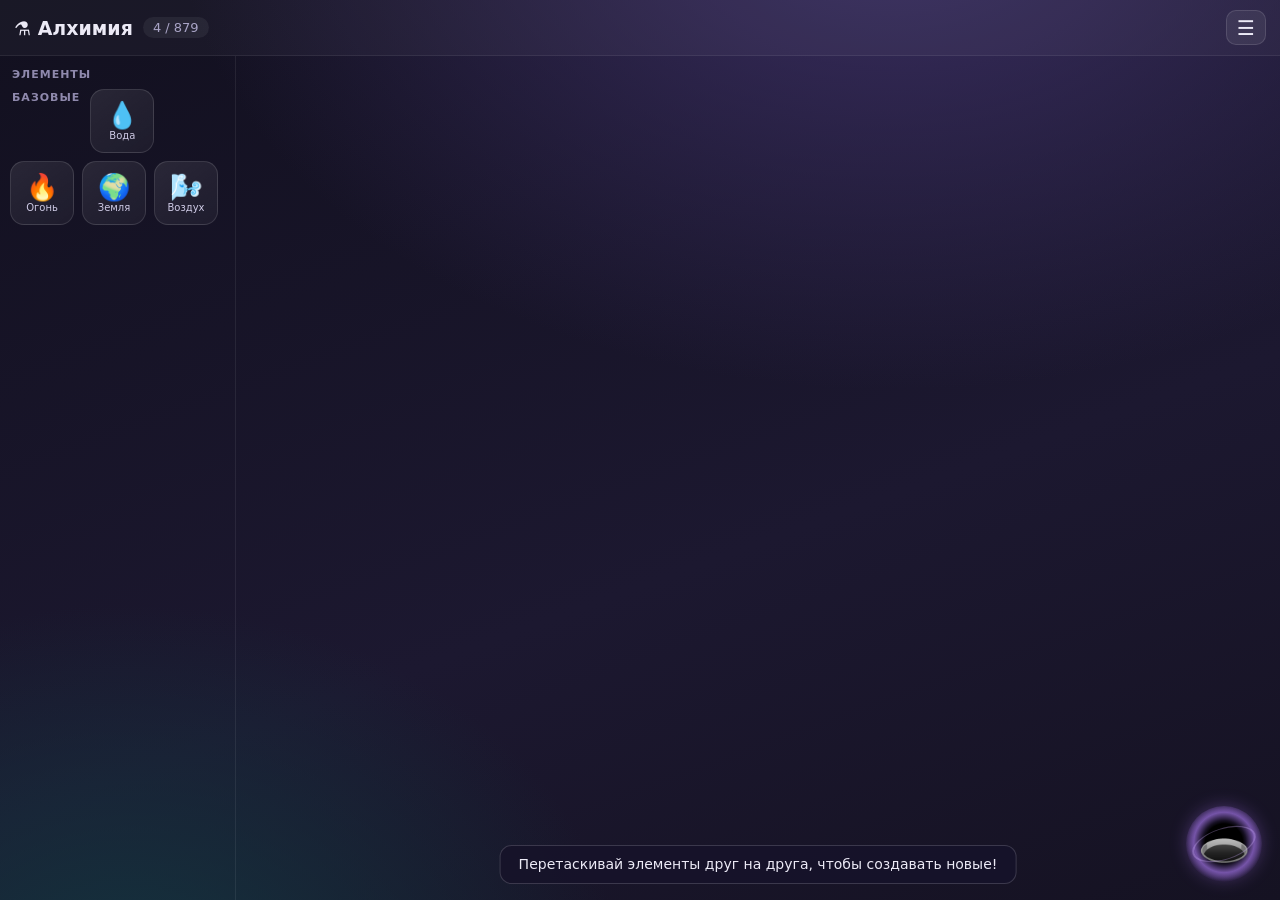
==== alchemy.html @ 09d8ba0f "feat: standalone HTML, README, build script" ====
<!DOCTYPE html>
<html lang="ru">
<head>
<meta charset="UTF-8">
<meta name="viewport" content="width=device-width, initial-scale=1, maximum-scale=1, user-scalable=no">
<title>⚗️ Алхимия</title>
<link rel="icon" href="data:image/svg+xml,<svg xmlns='http://www.w3.org/2000/svg' viewBox='0 0 100 100'><text y='.9em' font-size='90'>⚗️</text></svg>">
<style>

*{margin:0;padding:0;box-sizing:border-box;-webkit-tap-highlight-color:transparent}
html,body{height:100%}
body{
  font-family:"Segoe UI",system-ui,-apple-system,sans-serif;
  background:
    radial-gradient(1200px 800px at 70% -10%, #3b2f63 0%, transparent 60%),
    radial-gradient(900px 700px at 10% 110%, #14343f 0%, transparent 55%),
    linear-gradient(160deg,#12101f,#1c1830 60%,#151222);
  color:#eceaf6;height:100%;display:flex;flex-direction:column;overflow:hidden;
  user-select:none;-webkit-user-select:none
}
header{display:flex;align-items:center;gap:10px;padding:10px 14px;border-bottom:1px solid rgba(255,255,255,.07);background:rgba(255,255,255,.03);flex-wrap:wrap}
header h1{font-size:19px;font-weight:600;margin-right:auto;display:flex;align-items:center;gap:10px}
#counter{font-size:13px;color:#a9a4c6;background:rgba(255,255,255,.06);padding:3px 10px;border-radius:999px;font-weight:400}
button{font:inherit;color:inherit;background:rgba(255,255,255,.07);border:1px solid rgba(255,255,255,.12);padding:6px 12px;border-radius:10px;cursor:pointer;transition:.15s}
button:hover{background:rgba(255,255,255,.15)}
button:active{transform:scale(.96)}
.menu-wrap{position:relative;flex:none}
.menu-trigger{height:35px;min-width:40px;padding:6px 10px;font-size:20px;line-height:1}
.app-menu{position:absolute;top:calc(100% + 8px);right:0;width:min(280px,calc(100vw - 20px));display:none;padding:14px;background:rgba(24,21,44,.98);border:1px solid rgba(255,255,255,.16);border-radius:14px;box-shadow:0 16px 38px rgba(0,0,0,.48);z-index:900}
.app-menu.open{display:block;animation:menuIn .16s ease-out}
@keyframes menuIn{from{opacity:0;transform:translateY(-5px)}to{opacity:1;transform:translateY(0)}}
.menu-title{font-size:16px;font-weight:700;color:#f2efff;margin-bottom:6px}
.menu-about{font-size:12px;line-height:1.45;color:#aaa5c4;margin-bottom:10px}
.menu-version{font-size:11px;color:#817b9e;padding-top:9px;border-top:1px solid rgba(255,255,255,.08)}
.app-menu .menu-link{width:100%;margin:2px 0 12px;display:flex;align-items:center;gap:8px;text-align:left}
.app-menu #btnReset{width:100%;margin-top:12px;color:#ffc7c7;background:rgba(210,71,71,.12);border-color:rgba(255,112,112,.25)}
.app-menu #btnReset:hover{background:rgba(210,71,71,.24)}
.game-icon{display:inline-block;width:1em;height:1em;vertical-align:-.14em;overflow:visible}
.scene-icon{filter:drop-shadow(0 2px 2px rgba(0,0,0,.42))}
main{flex:1;display:flex;min-height:0}
aside{width:236px;padding:10px;overflow-y:auto;border-right:1px solid rgba(255,255,255,.07)}
aside h2{font-size:11px;text-transform:uppercase;letter-spacing:.09em;color:#8f89ad;margin:2px 2px 8px}
#palette{display:flex;flex-wrap:wrap;gap:8px}
.chip{position:relative;display:flex;flex-direction:column;align-items:center;justify-content:center;gap:2px;width:64px;height:64px;border-radius:14px;cursor:grab;touch-action:none;background:linear-gradient(145deg,rgba(255,255,255,.09),rgba(255,255,255,.04));border:1px solid rgba(255,255,255,.12);transition:.15s}
.chip:hover{transform:translateY(-2px);border-color:rgba(255,255,255,.32)}
.chip .em{font-size:26px;line-height:1}
.chip .nm{font-size:10px;color:#cfcbe6;text-align:center;max-width:60px;overflow:hidden;text-overflow:ellipsis;white-space:nowrap}
.recipe-count{position:absolute;top:-5px;right:-5px;min-width:18px;height:18px;padding:0 4px;display:flex;align-items:center;justify-content:center;border-radius:999px;font-size:9px;font-weight:700;line-height:1;color:#d9d5ea;background:#302b49;border:1px solid rgba(255,255,255,.2);box-shadow:0 2px 7px rgba(0,0,0,.35)}
.chip.new{animation:newGlow 2.2s ease-out}
@keyframes newGlow{0%{box-shadow:0 0 0 2px rgba(255,215,0,.9),0 0 26px rgba(255,215,0,.6)}100%{box-shadow:none}}
#board{flex:1;position:relative;overflow:hidden}
.item{position:absolute;width:76px;height:76px;border-radius:16px;display:flex;flex-direction:column;align-items:center;justify-content:center;gap:2px;cursor:grab;touch-action:none;z-index:1;background:linear-gradient(145deg,rgba(255,255,255,.13),rgba(255,255,255,.05));border:1px solid rgba(255,255,255,.18);box-shadow:0 6px 18px rgba(0,0,0,.35);animation:pop .28s cubic-bezier(.34,1.56,.64,1)}
@keyframes pop{from{transform:scale(.3);opacity:0}}
.item.dragging{cursor:grabbing;box-shadow:0 14px 30px rgba(0,0,0,.5)}
.item.consumed{pointer-events:none;animation:consume .28s ease-in forwards !important}
@keyframes consume{to{transform:scale(.05) rotate(120deg);opacity:0;filter:blur(5px)}}
.item .em{font-size:30px;line-height:1}
.item .nm{font-size:10px;color:#ddd9f0;text-align:center;max-width:72px;white-space:nowrap;overflow:hidden;text-overflow:ellipsis}
.shake{animation:shake .35s !important}
@keyframes shake{0%,100%{translate:0 0}20%,60%{translate:-6px 0}40%,80%{translate:6px 0}}
.ghost{position:fixed;z-index:999;pointer-events:none;opacity:.85;transform:translate(-50%,-50%);animation:none !important}
.spark{position:fixed;z-index:998;pointer-events:none;font-size:18px;animation:fly .6s ease-out forwards}
@keyframes fly{to{transform:translate(var(--dx),var(--dy)) scale(.2);opacity:0}}
#hintbar{position:absolute;left:50%;bottom:16px;transform:translateX(-50%);box-sizing:border-box;width:max-content;max-width:calc(100% - 32px);background:rgba(22,19,42,.96);border:1px solid rgba(255,255,255,.16);padding:9px 18px;border-radius:12px;font-size:14px;line-height:1.35;opacity:0;pointer-events:none;transition:.3s;text-align:center;white-space:normal;overflow-wrap:anywhere;z-index:450}
#hintbar.show{opacity:1}
#hintbar .hint-pick{display:inline-flex;align-items:center;gap:5px}
#hintbar .hint-pick .game-icon{font-size:18px}
#blackHole{position:absolute;right:18px;bottom:18px;width:76px;height:76px;display:grid;place-items:center;border-radius:50%;z-index:400;pointer-events:none;font-size:42px;line-height:1;background:radial-gradient(circle at 50% 48%,#000 0 34%,#171124 40%,#7554a8 55%,rgba(108,75,158,.18) 69%,transparent 72%);filter:drop-shadow(0 0 9px rgba(152,105,220,.45));transition:transform .16s,filter .16s}
#blackHole::after{content:"";position:absolute;inset:5px;border:2px solid rgba(207,176,255,.3);border-radius:50%;transform:rotate(-18deg) scaleY(.48)}
#blackHole.ready{transform:scale(1.16) rotate(8deg);filter:drop-shadow(0 0 18px rgba(190,139,255,.9))}
#popup{position:fixed;inset:0;display:flex;align-items:center;justify-content:center;pointer-events:none;opacity:0;transition:.25s;z-index:1000}
#popup.show{opacity:1}
#popup .card{background:rgba(24,21,44,.96);border:1px solid rgba(255,215,0,.45);border-radius:20px;padding:24px 44px;text-align:center;box-shadow:0 0 60px rgba(255,215,0,.25);transform:scale(.75) translateY(10px);transition:.25s cubic-bezier(.34,1.56,.64,1)}
#popup.show .card{transform:scale(1) translateY(0)}
#popup .big{font-size:62px;line-height:1.15}
#popup .big .game-icon{width:1em;height:1em}
#popup .ttl{color:#ffd75e;font-weight:700;margin-top:4px}
#popup .val{font-size:20px;margin-top:2px}
.modal{position:fixed;inset:0;background:rgba(8,6,18,.72);display:none;align-items:center;justify-content:center;z-index:500}
.modal.open{display:flex}
.sheet{width:min(600px,94vw);max-height:84vh;display:flex;flex-direction:column;background:#191631;border:1px solid rgba(255,255,255,.14);border-radius:16px;overflow:hidden;box-shadow:0 20px 60px rgba(0,0,0,.55);animation:pop .22s cubic-bezier(.34,1.56,.64,1)}
.sheet-head{display:flex;gap:10px;align-items:center;padding:12px 14px;border-bottom:1px solid rgba(255,255,255,.08)}
.sheet-head h2{font-size:15px;margin-right:auto}
#codexSearch{flex:0 1 220px;font:inherit;font-size:13px;color:inherit;background:rgba(255,255,255,.07);border:1px solid rgba(255,255,255,.14);border-radius:10px;padding:6px 10px;outline:none}
#codexSearch:focus{border-color:rgba(255,215,0,.5)}
.codex-modes{display:flex;gap:6px;padding:8px 12px 0}
.codex-mode{flex:1;padding:6px 10px;font-size:12px;color:#aaa5c4;background:rgba(255,255,255,.04)}
.codex-mode.active{color:#f1edff;background:rgba(137,108,207,.24);border-color:rgba(190,160,255,.38)}
.codex-filter{display:flex;align-items:center;gap:8px;margin:8px 12px 0;padding:7px 10px;border-radius:10px;color:#c8c3da;background:rgba(255,255,255,.04);border:1px solid rgba(255,255,255,.08);font-size:12px;cursor:pointer}
.codex-filter[hidden]{display:none}
.codex-filter input{accent-color:#8b6bc4}
#codexList{overflow-y:auto;padding:8px}
.chain-sheet{width:min(520px,94vw)}
.chain-body{padding:16px;overflow-y:auto}
.chain-intro{font-size:13px;line-height:1.5;color:#b9b4cd;margin-bottom:14px}
.chain-progress{height:7px;border-radius:999px;background:rgba(255,255,255,.08);overflow:hidden;margin-bottom:16px}
.chain-progress > span{display:block;height:100%;border-radius:inherit;background:linear-gradient(90deg,#7a5bb7,#ffd75e);transition:width .3s ease}
.chain-steps{display:flex;flex-direction:column;gap:8px}
.chain-step{display:grid;grid-template-columns:34px minmax(0,1fr) auto;align-items:center;gap:10px;min-height:54px;padding:9px 11px;border-radius:12px;background:rgba(255,255,255,.045);border:1px solid rgba(255,255,255,.08)}
.chain-step .chain-icon{font-size:24px;line-height:1;text-align:center}
.chain-step .chain-copy{min-width:0;display:flex;flex-direction:column;gap:2px}
.chain-step .chain-label{font-size:11px;color:#8f89ad}
.chain-step .chain-name{font-size:14px;color:#ddd9ed;overflow-wrap:anywhere}
.chain-step .chain-state{font-size:16px;color:#77718e}
.chain-step.done{border-color:rgba(129,199,132,.24);background:rgba(82,150,87,.09)}
.chain-step.done .chain-state{color:#81c784}
.chain-step.current{border-color:rgba(255,215,94,.38);background:rgba(255,215,94,.08);box-shadow:0 0 18px rgba(255,215,94,.06)}
.chain-step.current .chain-label,.chain-step.current .chain-state{color:#ffd75e}
.chain-step.locked .chain-icon,.chain-step.locked .chain-name{color:#77718e}
.chain-actions{display:flex;justify-content:flex-end;margin-top:14px}
.chain-actions button{color:#f3e8b0;border-color:rgba(255,215,94,.3);background:rgba(255,215,94,.09)}
.chain-empty{text-align:center;padding:22px 10px;color:#aaa5c4;font-size:13px;line-height:1.5}
.settings-sheet{width:min(500px,94vw)}
.settings-body{padding:14px}
.setting-row{display:flex;align-items:center;gap:16px;padding:14px;border-radius:12px;background:rgba(255,255,255,.05);border:1px solid rgba(255,255,255,.1);cursor:pointer}
.setting-copy{display:flex;flex:1;min-width:0;flex-direction:column;gap:4px}
.setting-copy strong{font-size:14px;color:#f0edf9}
.setting-copy small{font-size:12px;line-height:1.4;color:#aaa5c4}
.switch{position:relative;width:46px;height:26px;flex:none}
.switch input{position:absolute;width:1px;height:1px;opacity:0;pointer-events:none}
.switch-track{position:absolute;inset:0;border-radius:999px;background:#39354d;border:1px solid rgba(255,255,255,.15);transition:.18s}
.switch-track::after{content:"";position:absolute;top:3px;left:3px;width:18px;height:18px;border-radius:50%;background:#bbb6ca;box-shadow:0 2px 5px rgba(0,0,0,.35);transition:.18s}
.switch input:checked + .switch-track{background:#7256aa;border-color:#aa8ee0}
.switch input:checked + .switch-track::after{transform:translateX(20px);background:#fff}
.switch input:focus-visible + .switch-track{outline:2px solid #d3b8ff;outline-offset:2px}
.palette-empty{padding:10px 4px;color:#8f89ad;font-size:12px;line-height:1.4}
.crow{position:relative;display:flex;align-items:center;gap:12px;padding:8px 12px;border-radius:10px}
.crow:nth-child(even){background:rgba(255,255,255,.04)}
.crow .em{font-size:22px;width:30px;text-align:center;flex:none;line-height:1}
.crow .nm{font-size:14px;width:160px;flex:none;display:flex;align-items:center;gap:6px}
.crow .nm .recipe-count{position:static;display:inline-flex;flex:none;box-shadow:none}
.codex-star{flex:none;color:#ffd75e;font-size:14px;line-height:1;text-shadow:0 1px 4px rgba(0,0,0,.75)}
.crow.unknown .nm{color:#8f89ad}
.crow.undiscovered{cursor:pointer}
.crow.undiscovered:hover{background:rgba(255,255,255,.075)}
.crow.undiscovered:focus-visible{outline:2px solid #d3b8ff;outline-offset:-2px}
.crow.undiscovered .nm{color:#d4cfea}
.crow .rc{font-size:12px;color:#a9a4c6;margin-left:auto;text-align:right}
.crow.undiscovered.has-clue{align-items:flex-start;flex-wrap:wrap}
.element-clue{display:none;flex-basis:calc(100% - 42px);margin:-4px 0 2px 42px;padding:6px 9px;border-left:2px solid rgba(255,215,94,.45);font-size:11.5px;line-height:1.4;color:#bbb5d2;font-style:italic}
.crow.undiscovered.clue-open .element-clue{display:block}
.element-clue strong{color:#e7cf7b;font-style:normal;font-weight:600}
.recipe-unknown{color:#ffd75e;font-weight:700;letter-spacing:.08em}
.cat-h{flex-basis:100%;font-size:11px;text-transform:uppercase;letter-spacing:.08em;color:#8f89ad;margin:12px 2px 6px;display:flex;align-items:center;gap:6px}
aside h2 + .hidefin + .cat-h{margin-top:4px}
.cat-h:first-child{margin-top:2px}
.cat-h .dot{width:8px;height:8px;border-radius:50%;flex:none}
.cat-h .cnt{margin-left:auto;font-size:10px;letter-spacing:0;text-transform:none}
.chip.final,.item.final{filter:saturate(.55) brightness(.82)}
.item.final::after,.chip.final::after{content:"✦";position:absolute;top:-5px;right:-5px;font-size:12px;color:#ffd75e;text-shadow:0 1px 4px rgba(0,0,0,.9)}
#tip .f{color:#ffd75e;margin-top:3px;font-weight:600}
.cbtn{flex:none;width:26px;height:26px;padding:0;border-radius:8px;font-size:17px;line-height:1;color:#ffd75e;background:rgba(255,215,0,.10);border:1px solid rgba(255,215,0,.35)}
.cbtn:hover{background:rgba(255,215,0,.28)}
#tip{position:fixed;z-index:600;pointer-events:none;transform:translate(-50%,-100%);background:rgba(22,19,42,.96);border:1px solid rgba(255,255,255,.18);border-radius:10px;padding:7px 12px;font-size:12.5px;color:#e8e5f5;opacity:0;transition:opacity .12s;white-space:nowrap}
#tip.show{opacity:1}
#tip .t{color:#ffd75e;font-weight:600;margin-bottom:2px}
@media(max-width:640px){
  header{gap:6px;padding:8px 10px;flex-wrap:nowrap}
  header h1{font-size:17px;gap:7px;white-space:nowrap}
  #counter{font-size:12px;padding:3px 8px}
  header > button,.menu-trigger{width:34px;min-width:34px;height:34px;padding:0;display:grid;place-items:center;font-size:18px;flex:none}
  header > button .btn-label,.menu-trigger .btn-label{display:none}
  main{flex-direction:column-reverse}
  aside{width:100%;height:158px;border-right:none;border-top:1px solid rgba(255,255,255,.07)}
  .chip{width:54px;height:54px;border-radius:12px}
  .chip .em{font-size:22px}.chip .nm{font-size:9px;max-width:50px}
  .recipe-count{min-width:16px;height:16px;padding:0 4px;font-size:8px}
  .item{width:56px;height:56px;border-radius:13px}.item .em{font-size:22px}.item .nm{font-size:9px;max-width:52px}
  #hintbar{bottom:82px;width:calc(100% - 24px);max-width:none;padding:8px 12px;font-size:12px}
  #blackHole{width:64px;height:64px;right:12px;bottom:12px;font-size:36px}
  .sheet{width:calc(100vw - 16px);max-height:calc(100dvh - 24px);border-radius:14px}
  .sheet-head{gap:8px;padding:10px}
  .sheet-head h2{font-size:14px;white-space:nowrap}
  #codexSearch{flex:1 1 auto;min-width:0;width:auto}
  #btnCodexClose{width:40px;min-width:40px;height:40px;padding:0}
  .codex-modes{padding:8px 8px 0}
  .codex-filter{margin:8px 8px 0}
  #codexList{padding:6px;overscroll-behavior:contain}
  .crow{display:grid;width:100%;min-width:0;overflow:hidden;grid-template-columns:30px minmax(0,1fr) minmax(26px,max-content);grid-template-rows:auto auto;column-gap:8px;row-gap:5px;align-items:start;padding:10px 8px}
  .crow .em{grid-column:1;grid-row:1 / span 2;width:30px;align-self:start}
  .crow .nm{grid-column:2;grid-row:1;width:auto;min-width:0;max-width:100%;line-height:1.25;white-space:normal;overflow-wrap:anywhere}
  .crow .rc{grid-column:2;grid-row:2;min-width:0;max-width:100%;margin:0;text-align:left;line-height:1.35;white-space:normal;overflow-wrap:anywhere;word-break:normal;hyphens:auto}
  .crow .cbtn{grid-column:3;grid-row:2;align-self:end;justify-self:end}
  .crow > .recipe-count{position:static;grid-column:3;grid-row:1;align-self:start;justify-self:end;transform:none}
  .crow.unknown .rc,.crow.undiscovered .rc{grid-column:2 / -1}
  .crow.undiscovered.has-clue{align-items:start}
  .crow .element-clue{grid-column:2 / -1;grid-row:3;width:auto;margin:0;padding:7px 9px}
}
@media(max-width:380px){
  .sheet{width:calc(100vw - 10px)}
  .sheet-head{padding:8px}
  .crow{grid-template-columns:28px minmax(0,1fr) minmax(26px,max-content);column-gap:6px;padding:9px 6px}
  .crow .em{width:28px;font-size:21px}
  .crow .rc{font-size:11.5px}
}

</style>
</head>
<body>
<header>
  <h1>⚗️ Алхимия <span id="counter">0 / 0</span></h1>
  <div class="menu-wrap">
    <button class="menu-trigger" id="btnMenu" title="Меню">☰</button>
    <div class="app-menu">
      <div class="menu-title">⚗️ Алхимия</div>
      <div class="menu-about">Игра о создании новых элементов из сочетаний уже открытых.</div>
      <button class="menu-link" id="btnReset">🔄 Сбросить прогресс</button>
      <div class="menu-version">Версия 2.0.0 (refactored)</div>
    </div>
  </div>
</header>
<main>
  <aside>
    <h2>Элементы</h2>
    <div id="palette"></div>
  </aside>
  <div id="board">
    <div id="hintbar"></div>
    <div id="blackHole">🕳️</div>
    <div id="popup"><div class="card"></div></div>
  </div>
</main>

<script>
"use strict";
// Embedded game data (no fetch needed)
window._ALCHEMY_ELEMENTS = [{"id":"water","name":"Вода","icon":"💧","category":"base","hint":"Прозрачная текучая основа дождей, рек и питья.","iconType":"emoji","isBase":true},{"id":"steam","name":"Пар","icon":"♨️","category":"elem","hint":"Горячая влага становится невидимой, а остывая — клубится белым.","iconType":"svg","isBase":false},{"id":"energy","name":"Энергия","icon":"🔋","category":"elem","hint":"Способность совершать работу, двигать, нагревать или освещать.","iconType":"emoji","isBase":false},{"id":"sea","name":"Море","icon":"🌊","category":"elem","hint":"Огромная солёная гладь с волнами, приливами и глубинами.","iconType":"emoji","isBase":false},{"id":"rainbow","name":"Радуга","icon":"🌈","category":"sky","hint":"Цветная дуга появляется напротив светила после ливня.","iconType":"emoji","isBase":false},{"id":"swamp","name":"Болото","icon":"🐸","category":"life","hint":"Топкая влажная местность покрыта кочками и стоячими лужами.","iconType":"svg","isBase":false},{"id":"forest","name":"Лес","icon":"🌲","category":"life","hint":"Множество стволов образует затенённую среду со своим микроклиматом.","iconType":"emoji","isBase":false},{"id":"glass","name":"Стекло","icon":"🪟","category":"craft","hint":"Прозрачный хрупкий лист пропускает свет и защищает от ветра.","iconType":"svg","isBase":false},{"id":"mechanism","name":"Механизм","icon":"⚙️","category":"tech","hint":"Согласованная система деталей передаёт и преобразует движение.","iconType":"emoji","isBase":false},{"id":"diamond","name":"Алмаз","icon":"💎","category":"geo","hint":"Прозрачный сверхтвёрдый кристалл рождается при огромном давлении.","iconType":"emoji","isBase":false},{"id":"dragon","name":"Дракон","icon":"🐉","category":"myst","hint":"Легендарное крылатое чудовище сторожит сокровища и изрыгает пламя.","iconType":"emoji","isBase":false},{"id":"volcano","name":"Вулкан","icon":"🌋","category":"geo","hint":"Конус с кратером выбрасывает раскалённые потоки, пепел и газы.","iconType":"emoji","isBase":false},{"id":"civilization","name":"Цивилизация","icon":"🏛️","category":"civ","hint":"Письменность, управление, города и разделение труда складываются в устойчивый порядок.","iconType":"emoji","isBase":false},{"id":"knight","name":"Рыцарь","icon":"🛡️","category":"civ","hint":"Закованный воин служит господину и сражается верхом.","iconType":"emoji","isBase":false},{"id":"mountain","name":"Гора","icon":"⛰️","category":"geo","hint":"Высокий скалистый рельеф поднимается над окружающей местностью.","iconType":"emoji","isBase":false},{"id":"ice","name":"Лёд","icon":"🧊","category":"elem","hint":"Твёрдая холодная корка скользит и снова тает при нагревании.","iconType":"emoji","isBase":false},{"id":"animal","name":"Животное","icon":"🐾","category":"life","hint":"Подвижное многоклеточное питается готовой органикой и чувствует среду.","iconType":"emoji","isBase":false},{"id":"clothes","name":"Одежда","icon":"👕","category":"craft","hint":"Носимые вещи закрывают тело, сохраняют тепло и выражают стиль.","iconType":"emoji","isBase":false},{"id":"wire","name":"Провод","icon":"➰","category":"tech","hint":"Длинная гибкая жила проводит сигнал или питание между устройствами.","iconType":"emoji","isBase":false},{"id":"robot","name":"Робот","icon":"🤖","category":"tech","hint":"Программируемая машина действует в физическом мире через датчики и приводы.","iconType":"emoji","isBase":false},{"id":"star","name":"Звезда","icon":"⭐","category":"space","hint":"Далёкий светящийся шар поддерживает термоядерное горение в недрах.","iconType":"emoji","isBase":false},{"id":"alien","name":"Инопланетянин","icon":"👽","category":"space","hint":"Предполагаемая разумная форма возникла за пределами нашей планеты.","iconType":"emoji","isBase":false},{"id":"salt","name":"Соль","icon":"🧂","category":"geo","hint":"Белые кристаллы усиливают вкус, сохраняют продукты и растворяются.","iconType":"emoji","isBase":false},{"id":"fog","name":"Туман","icon":"🌫️","category":"sky","hint":"Взвесь мелких капель у поверхности резко сокращает видимость.","iconType":"emoji","isBase":false},{"id":"oasis","name":"Оазис","icon":"🏝️","category":"geo","hint":"Зелёный участок с источником позволяет выжить среди сухих барханов.","iconType":"svg","isBase":false},{"id":"copper","name":"Медь","icon":"🟠","category":"geo","hint":"Красноватый проводник легко тянется в проволоку и покрывается патиной.","iconType":"svg","isBase":false},{"id":"compass","name":"Компас","icon":"🧭","category":"craft","hint":"Свободная стрелка указывает постоянное направление относительно полюсов.","iconType":"emoji","isBase":false},{"id":"algae","name":"Водоросли","icon":"🪸","category":"life","hint":"Гибкие зелёные ленты растут под поверхностью и не имеют настоящих корней.","iconType":"svg","isBase":false},{"id":"bee","name":"Пчела","icon":"🐝","category":"life","hint":"Полосатый опылитель живёт колонией и строит восковые соты.","iconType":"emoji","isBase":false},{"id":"chicken","name":"Курица","icon":"🐔","category":"life","hint":"Домашняя несушка кудахчет, выводит цыплят и разгребает почву лапами.","iconType":"emoji","isBase":false},{"id":"grain","name":"Зерно","icon":"🌾","category":"food","hint":"Мелкие сухие зёрна хранят запас для будущего ростка.","iconType":"emoji","isBase":false},{"id":"cake","name":"Торт","icon":"🎂","category":"food","hint":"Праздничный многослойный десерт украшают кремом и свечами.","iconType":"emoji","isBase":false},{"id":"coffee","name":"Кофе","icon":"☕","category":"food","hint":"Обжаренные зёрна дают тёмный бодрящий напиток с горчинкой.","iconType":"emoji","isBase":false},{"id":"salad","name":"Салат","icon":"🥗","category":"food","hint":"Холодное блюдо собирают из нарезанных свежих частей и заправки.","iconType":"emoji","isBase":false},{"id":"ink","name":"Чернила","icon":"🖤","category":"craft","hint":"Цветная жидкость оставляет стойкий письменный или печатный след.","iconType":"svg","isBase":false},{"id":"road","name":"Дорога","icon":"🛣️","category":"transport","hint":"Подготовленная полоса задаёт сухопутный маршрут колёсам и пешеходам.","iconType":"emoji","isBase":false},{"id":"airplane","name":"Самолёт","icon":"✈️","category":"transport","hint":"Неподвижные крылья создают подъёмную силу при быстром разбеге.","iconType":"emoji","isBase":false},{"id":"tool","name":"Инструмент","icon":"🛠️","category":"craft","hint":"Предмет усиливает руку и помогает точно воздействовать на материал.","iconType":"emoji","isBase":false},{"id":"art","name":"Искусство","icon":"🎨","category":"culture","hint":"Образ, созданный ради переживания и авторского высказывания.","iconType":"emoji","isBase":false},{"id":"television","name":"Телевизор","icon":"📺","category":"tech","hint":"Экран и динамики воспроизводят движущееся изображение со звуком.","iconType":"emoji","isBase":false},{"id":"satellite","name":"Спутник","icon":"🛰️","category":"tech","hint":"Аппарат обращается вокруг планеты, наблюдая или передавая сигналы.","iconType":"emoji","isBase":false},{"id":"science","name":"Наука","icon":"🧪","category":"science","hint":"Проверяемое знание строится на доказательствах и воспроизводимых опытах.","iconType":"svg","isBase":false},{"id":"medicine","name":"Лекарство","icon":"💊","category":"science","hint":"Средство предупреждает болезнь, облегчает симптомы или помогает лечению.","iconType":"emoji","isBase":false},{"id":"clone","name":"Клон","icon":"👥","category":"science","hint":"Генетически одинаковая копия происходит от одного исходного организма.","iconType":"emoji","isBase":false},{"id":"money","name":"Деньги","icon":"💵","category":"culture","hint":"Общепринятый эквивалент измеряет стоимость и облегчает обмен.","iconType":"emoji","isBase":false},{"id":"government","name":"Государство","icon":"🏛️","category":"culture","hint":"Органы управления принимают решения и распоряжаются общими ресурсами.","iconType":"full","isBase":false},{"id":"comet","name":"Комета","icon":"☄️","category":"space","hint":"Ледяное ядро у светила выпускает яркую кому и длинный хвост.","iconType":"emoji","isBase":false},{"id":"dew","name":"Роса","icon":"💦","category":"sky","hint":"Ночные капли собираются на прохладных листьях без выпадения осадков.","iconType":"emoji","isBase":false},{"id":"frost","name":"Иней","icon":"❄️","category":"sky","hint":"Тонкие белые кристаллы рисуют узоры на промёрзших поверхностях.","iconType":"emoji","isBase":false},{"id":"hail","name":"Град","icon":"🌨️","category":"sky","hint":"Твёрдые ледяные шарики падают из мощных грозовых туч.","iconType":"emoji","isBase":false},{"id":"tornado","name":"Торнадо","icon":"🌪️","category":"sky","hint":"Узкая вращающаяся воронка опускается сверху и разрушает всё на пути.","iconType":"emoji","isBase":false},{"id":"breeze","name":"Бриз","icon":"🍃","category":"sky","hint":"Лёгкое движение воздуха едва колышет лепестки и приносит прохладу.","iconType":"emoji","isBase":false},{"id":"wind","name":"Ветер","icon":"💨","category":"sky","hint":"Поток воздушных масс гнёт ветви, надувает паруса и вращает лопасти.","iconType":"emoji","isBase":false},{"id":"smoke","name":"Дым","icon":"🌫️","category":"elem","hint":"Серая струя продуктов горения вьётся вверх и рассеивается.","iconType":"svg","isBase":false},{"id":"ash","name":"Пепел","icon":"🩶","category":"geo","hint":"Светлый рыхлый остаток остаётся после полного сгорания органики.","iconType":"svg","isBase":false},{"id":"geyser","name":"Гейзер","icon":"♨️","category":"elem","hint":"Подземное давление периодически выбрасывает горячий фонтан вверх.","iconType":"emoji","isBase":false},{"id":"hot_spring","name":"Горячий источник","icon":"🧖","category":"elem","hint":"Естественный тёплый бассейн постоянно подогревается из глубины.","iconType":"emoji","isBase":false},{"id":"waterfall","name":"Водопад","icon":"🏞️","category":"elem","hint":"Поток срывается с горного уступа и пенится у подножия.","iconType":"svg","isBase":false},{"id":"lake","name":"Озеро","icon":"🌊","category":"elem","hint":"Большой замкнутый водоём заполняет впадину и не связан напрямую с океаном.","iconType":"full","isBase":false},{"id":"pond","name":"Пруд","icon":"🪷","category":"elem","hint":"Небольшой тихий водоём часто создают рядом с садами и парками.","iconType":"full","isBase":false},{"id":"desert","name":"Пустыня","icon":"🏜️","category":"geo","hint":"Крайне сухой ландшафт получает мало осадков и резко нагревается днём.","iconType":"emoji","isBase":false},{"id":"dune","name":"Дюна","icon":"🏜️","category":"geo","hint":"Ветер насыпает подвижный серповидный холм из множества крупинок.","iconType":"svg","isBase":false},{"id":"beach","name":"Пляж","icon":"🏖️","category":"geo","hint":"Пологая прибрежная полоса удобна для купания и отдыха.","iconType":"emoji","isBase":false},{"id":"delta","name":"Дельта реки","icon":"🗺️","category":"geo","hint":"У устья поток разветвляется на рукава и откладывает плодородный ил.","iconType":"svg","isBase":false},{"id":"reef","name":"Риф","icon":"🪸","category":"geo","hint":"Подводная гряда близко подходит к поверхности и опасна для судов.","iconType":"emoji","isBase":false},{"id":"coral","name":"Коралл","icon":"🪸","category":"life","hint":"Колонии крошечных полипов строят ветвистый известковый скелет.","iconType":"emoji","isBase":false},{"id":"aurora","name":"Северное сияние","icon":"🌌","category":"sky","hint":"Цветные ленты мерцают у полюсов, когда солнечные частицы входят в атмосферу.","iconType":"svg","isBase":false},{"id":"grass","name":"Трава","icon":"🌿","category":"life","hint":"Низкий зелёный покров состоит из узких листьев и быстро отрастает после покоса.","iconType":"emoji","isBase":false},{"id":"reed","name":"Камыш","icon":"🌾","category":"life","hint":"Высокие полые стебли густо стоят у мелководных берегов.","iconType":"full","isBase":false},{"id":"cactus","name":"Кактус","icon":"🌵","category":"life","hint":"Мясистый стебель запасает влагу, а колючки уменьшают испарение.","iconType":"emoji","isBase":false},{"id":"palm","name":"Пальма","icon":"🌴","category":"life","hint":"Неразветвлённый ствол заканчивается веером крупных листьев в тёплом климате.","iconType":"emoji","isBase":false},{"id":"fern","name":"Папоротник","icon":"🌿","category":"life","hint":"Древний тенелюбивый вид разворачивает резные листья спиралью.","iconType":"svg","isBase":false},{"id":"bamboo","name":"Бамбук","icon":"🎋","category":"life","hint":"Полые членистые стебли растут чрезвычайно быстро и остаются прочными.","iconType":"emoji","isBase":false},{"id":"vine","name":"Лоза","icon":"🌿","category":"life","hint":"Длинный гибкий побег цепляется за опору и поднимается вверх.","iconType":"full","isBase":false},{"id":"rose","name":"Роза","icon":"🌹","category":"life","hint":"Ароматный многолепестковый бутон защищён шипами на стебле.","iconType":"emoji","isBase":false},{"id":"sunflower","name":"Подсолнух","icon":"🌻","category":"life","hint":"Крупная жёлтая корзинка поворачивается к свету и даёт масличные семечки.","iconType":"emoji","isBase":false},{"id":"lotus","name":"Лотос","icon":"🪷","category":"life","hint":"Круглые листья лежат на поверхности, а чистый венчик поднимается над водой.","iconType":"emoji","isBase":false},{"id":"lily","name":"Лилия","icon":"🪷","category":"life","hint":"Крупный душистый венчик из шести лепестков растёт на стройном стебле.","iconType":"emoji","isBase":false},{"id":"herb","name":"Целебная трава","icon":"🌿","category":"life","hint":"Полезные листья и стебли собирают ради лечебных веществ.","iconType":"emoji","isBase":false},{"id":"spice","name":"Пряность","icon":"🌶️","category":"food","hint":"Ароматная добавка в малом количестве меняет вкус всего блюда.","iconType":"emoji","isBase":false},{"id":"cotton","name":"Хлопок","icon":"☁️","category":"craft","hint":"Белые мягкие коробочки дают растительное волокно для прядения.","iconType":"emoji","isBase":false},{"id":"sap","name":"Сок дерева","icon":"💧","category":"craft","hint":"Прозрачная или липкая жидкость движется внутри ствола и питает рост.","iconType":"full","isBase":false},{"id":"rubber","name":"Каучук","icon":"🟤","category":"craft","hint":"Упругий материал растягивается, возвращает форму и не пропускает влагу.","iconType":"svg","isBase":false},{"id":"resin","name":"Смола","icon":"🟠","category":"craft","hint":"Густая липкая капля застывает на повреждённой коре и пахнет хвоей.","iconType":"emoji","isBase":false},{"id":"bark","name":"Кора","icon":"🪵","category":"craft","hint":"Наружный грубый слой ствола защищает живые ткани от повреждений.","iconType":"full","isBase":false},{"id":"leaf","name":"Лист","icon":"🍃","category":"life","hint":"Плоская зелёная пластинка ловит свет, испаряет влагу и создаёт питание.","iconType":"emoji","isBase":false},{"id":"hay","name":"Сено","icon":"🌾","category":"food","hint":"Высушенные скошенные стебли складывают в тюки для зимнего корма.","iconType":"emoji","isBase":false},{"id":"frog","name":"Лягушка","icon":"🐸","category":"life","hint":"Зелёное земноводное прыгает, квакает и проходит стадию головастика.","iconType":"emoji","isBase":false},{"id":"snake","name":"Змея","icon":"🐍","category":"life","hint":"Длинное безногое тело движется изгибами и регулярно меняет кожу.","iconType":"emoji","isBase":false},{"id":"crocodile","name":"Крокодил","icon":"🐊","category":"life","hint":"Крупная бронированная рептилия подстерегает добычу у самой кромки воды.","iconType":"emoji","isBase":false},{"id":"dinosaur","name":"Динозавр","icon":"🦖","category":"life","hint":"Доисторические рептилии господствовали миллионы лет до великого вымирания.","iconType":"emoji","isBase":false},{"id":"fossil","name":"Окаменелость","icon":"🦴","category":"geo","hint":"Окаменевший след или остаток древнего организма сохраняется в породе.","iconType":"emoji","isBase":false},{"id":"mammoth","name":"Мамонт","icon":"🦣","category":"life","hint":"Лохматый гигант с изогнутыми бивнями был приспособлен к холоду.","iconType":"emoji","isBase":false},{"id":"bear","name":"Медведь","icon":"🐻","category":"life","hint":"Крупный косолапый всеядный зверь зимует в берлоге.","iconType":"emoji","isBase":false},{"id":"wolf","name":"Волк","icon":"🐺","category":"life","hint":"Серый хищник охотится слаженной стаей и воет по ночам.","iconType":"emoji","isBase":false},{"id":"dog","name":"Собака","icon":"🐕","category":"life","hint":"Верный домашний компаньон понимает команды и охраняет хозяина.","iconType":"emoji","isBase":false},{"id":"cat","name":"Кошка","icon":"🐈","category":"life","hint":"Независимый домашний охотник бесшумно крадётся, мурлычет и ловит мышей.","iconType":"emoji","isBase":false},{"id":"horse","name":"Лошадь","icon":"🐎","category":"life","hint":"Быстрое копытное несёт всадника и тянет повозки.","iconType":"emoji","isBase":false},{"id":"cow","name":"Корова","icon":"🐄","category":"life","hint":"Крупное жвачное животное пасётся стадами и даёт молочный удой.","iconType":"emoji","isBase":false},{"id":"pig","name":"Свинья","icon":"🐖","category":"life","hint":"Розовое всеядное с пятачком любит рыться в мягкой почве.","iconType":"emoji","isBase":false},{"id":"goat","name":"Коза","icon":"🐐","category":"life","hint":"Бородатое копытное уверенно карабкается по крутым склонам.","iconType":"emoji","isBase":false},{"id":"duck","name":"Утка","icon":"🦆","category":"life","hint":"Водоплавающее пернатое с широким клювом и перепончатыми лапами.","iconType":"emoji","isBase":false},{"id":"eagle","name":"Орёл","icon":"🦅","category":"life","hint":"Крупный хищник парит высоко, высматривая добычу острым зрением.","iconType":"emoji","isBase":false},{"id":"owl","name":"Сова","icon":"🦉","category":"life","hint":"Ночной пернатый охотник бесшумно летает и поворачивает голову далеко назад.","iconType":"emoji","isBase":false},{"id":"penguin","name":"Пингвин","icon":"🐧","category":"life","hint":"Нелетающий морской пловец ходит вперевалку и ныряет за добычей.","iconType":"emoji","isBase":false},{"id":"dolphin","name":"Дельфин","icon":"🐬","category":"life","hint":"Умное морское млекопитающее дышит у поверхности и общается свистом.","iconType":"emoji","isBase":false},{"id":"whale","name":"Кит","icon":"🐋","category":"life","hint":"Гигантское млекопитающее выпускает фонтан через дыхало и кормит детёнышей.","iconType":"emoji","isBase":false},{"id":"butter","name":"Масло","icon":"🧈","category":"food","hint":"Жёлтый сливочный брусок плавится на горячем и взбивается из жира.","iconType":"emoji","isBase":false},{"id":"yogurt","name":"Йогурт","icon":"🥛","category":"food","hint":"Белая кисломолочная масса в чашке имеет нежную густую консистенцию.","iconType":"svg","isBase":false},{"id":"icecream","name":"Мороженое","icon":"🍨","category":"food","hint":"Холодный сладкий десерт тает быстрее, чем его успевают съесть.","iconType":"emoji","isBase":false},{"id":"cocoa","name":"Какао","icon":"🫘","category":"food","hint":"Горький ароматный порошок получают из обжаренных тропических бобов.","iconType":"emoji","isBase":false},{"id":"chocolate","name":"Шоколад","icon":"🍫","category":"food","hint":"Тёмная сладкая плитка тает во рту и ломается с характерным хрустом.","iconType":"emoji","isBase":false},{"id":"sugar","name":"Сахар","icon":"🧊","category":"food","hint":"Белые сладкие кристаллы быстро растворяются и карамелизуются при нагреве.","iconType":"emoji","isBase":false},{"id":"jam","name":"Варенье","icon":"🍓","category":"food","hint":"Ягоды или плоды уваривают до густой сладкой заготовки.","iconType":"emoji","isBase":false},{"id":"soup","name":"Суп","icon":"🍲","category":"food","hint":"Горячее жидкое блюдо объединяет бульон и варёные кусочки.","iconType":"emoji","isBase":false},{"id":"meat","name":"Мясо","icon":"🥩","category":"food","hint":"Плотная мышечная пища требует разделки и тепловой обработки.","iconType":"emoji","isBase":false},{"id":"stew","name":"Рагу","icon":"🍲","category":"food","hint":"Кусочки долго томятся вместе до мягкости и насыщенного соуса.","iconType":"full","isBase":false},{"id":"sausage","name":"Колбаса","icon":"🌭","category":"food","hint":"Измельчённая начинка плотно набита в продолговатую оболочку.","iconType":"emoji","isBase":false},{"id":"sandwich","name":"Бутерброд","icon":"🥪","category":"food","hint":"Начинка лежит между ломтями и удобно помещается в руке.","iconType":"emoji","isBase":false},{"id":"pizza","name":"Пицца","icon":"🍕","category":"food","hint":"Круглая открытая лепёшка запекается с соусом и тягучей начинкой.","iconType":"emoji","isBase":false},{"id":"pasta","name":"Макароны","icon":"🍝","category":"food","hint":"Формованное мучное изделие высушивают, а перед едой отваривают.","iconType":"emoji","isBase":false},{"id":"noodles","name":"Лапша","icon":"🍜","category":"food","hint":"Длинные тонкие полоски быстро размягчаются в кипятке.","iconType":"emoji","isBase":false},{"id":"rice","name":"Рис","icon":"🍚","category":"food","hint":"Белые продолговатые зёрна впитывают жидкость и увеличиваются при варке.","iconType":"emoji","isBase":false},{"id":"porridge","name":"Каша","icon":"🥣","category":"food","hint":"Разваренная крупа становится мягкой, густой и питательной.","iconType":"emoji","isBase":false},{"id":"cookie","name":"Печенье","icon":"🍪","category":"food","hint":"Небольшая сладкая выпечка получается сухой и хрустящей.","iconType":"emoji","isBase":false},{"id":"pie","name":"Пирог","icon":"🥧","category":"food","hint":"Начинка скрыта внутри или под слоем румяной выпечки.","iconType":"emoji","isBase":false},{"id":"lemonade","name":"Лимонад","icon":"🥤","category":"food","hint":"Прохладный кисло-сладкий напиток освежает и часто шипит пузырьками.","iconType":"emoji","isBase":false},{"id":"charcoal","name":"Древесный уголь","icon":"⚫","category":"craft","hint":"Лёгкие чёрные куски горят жарко и почти без пламени.","iconType":"svg","isBase":false},{"id":"plank","name":"Доска","icon":"🪵","category":"craft","hint":"Ровная длинная пиленая заготовка имеет плоские грани и древесный рисунок.","iconType":"svg","isBase":false},{"id":"glue","name":"Клей","icon":"🧴","category":"craft","hint":"Липкое вещество соединяет поверхности после высыхания.","iconType":"emoji","isBase":false},{"id":"plywood","name":"Фанера","icon":"🟫","category":"craft","hint":"Несколько тонких слоёв склеены с чередованием направления волокон.","iconType":"svg","isBase":false},{"id":"limestone","name":"Известняк","icon":"🪨","category":"geo","hint":"Светлая осадочная порода шипит от кислоты и хранит следы раковин.","iconType":"full","isBase":false},{"id":"cement","name":"Цемент","icon":"🧱","category":"craft","hint":"Серый вяжущий порошок затвердевает после смешивания с жидкостью.","iconType":"full","isBase":false},{"id":"concrete","name":"Бетон","icon":"🧱","category":"craft","hint":"Тяжёлая камнеподобная масса заливается в форму и твердеет монолитом.","iconType":"svg","isBase":false},{"id":"petroleum","name":"Нефть","icon":"🛢️","category":"geo","hint":"Тёмная горючая жидкость залегает под землёй и служит химическим сырьём.","iconType":"emoji","isBase":false},{"id":"oil","name":"Масло машинное","icon":"🛢️","category":"craft","hint":"Смазочная жидкость уменьшает трение и защищает детали от износа.","iconType":"emoji","isBase":false},{"id":"asphalt","name":"Асфальт","icon":"⬛","category":"craft","hint":"Чёрное вязкое покрытие создаёт гладкую прочную поверхность для движения.","iconType":"svg","isBase":false},{"id":"plastic","name":"Пластик","icon":"🧴","category":"craft","hint":"Лёгкий формуемый полимер принимает почти любую форму и медленно разрушается.","iconType":"svg","isBase":false},{"id":"nylon","name":"Нейлон","icon":"🧵","category":"craft","hint":"Прочное синтетическое волокно используют в чулках, сетях и канатах.","iconType":"emoji","isBase":false},{"id":"leather","name":"Кожа","icon":"🟫","category":"craft","hint":"Выделанная шкура становится гибкой, прочной и долговечной.","iconType":"emoji","isBase":false},{"id":"fur","name":"Мех","icon":"🧥","category":"craft","hint":"Густой волосяной покров сохраняет тепло и образует пушистый материал.","iconType":"emoji","isBase":false},{"id":"rope","name":"Верёвка","icon":"🪢","category":"craft","hint":"Множество скрученных волокон образует длинную прочную связку.","iconType":"emoji","isBase":false},{"id":"chain","name":"Цепь","icon":"⛓️","category":"craft","hint":"Соединённые кольца гнутся, но выдерживают сильное растяжение.","iconType":"emoji","isBase":false},{"id":"porcelain","name":"Фарфор","icon":"🏺","category":"craft","hint":"Тонкое белое изделие слегка просвечивает и звонко отзывается на удар.","iconType":"full","isBase":false},{"id":"rubber_tire","name":"Шина","icon":"🛞","category":"craft","hint":"Упругое чёрное кольцо обхватывает обод и смягчает неровности пути.","iconType":"full","isBase":false},{"id":"paint","name":"Краска","icon":"🎨","category":"craft","hint":"Цветной состав покрывает поверхность, скрывает основу и высыхает плёнкой.","iconType":"emoji","isBase":false},{"id":"varnish","name":"Лак","icon":"🧴","category":"craft","hint":"Прозрачное покрытие придаёт блеск и защищает от влаги и царапин.","iconType":"svg","isBase":false},{"id":"chair","name":"Стул","icon":"🪑","category":"craft","hint":"Сиденье со спинкой поддерживает одного сидящего человека.","iconType":"emoji","isBase":false},{"id":"table","name":"Стол","icon":"🪑","category":"craft","hint":"Горизонтальная столешница на опорах держит посуду и рабочие предметы.","iconType":"svg","isBase":false},{"id":"bed","name":"Кровать","icon":"🛏️","category":"craft","hint":"Мягкое горизонтальное место предназначено для сна и отдыха.","iconType":"emoji","isBase":false},{"id":"door","name":"Дверь","icon":"🚪","category":"craft","hint":"Подвижная створка закрывает проём и контролирует вход.","iconType":"emoji","isBase":false},{"id":"window","name":"Окно","icon":"🪟","category":"craft","hint":"Прозрачный проём пропускает дневной свет, сохраняя тепло внутри.","iconType":"emoji","isBase":false},{"id":"chimney","name":"Дымоход","icon":"🏭","category":"craft","hint":"Вертикальный канал безопасно выводит продукты горения над крышей.","iconType":"full","isBase":false},{"id":"stove","name":"Печь","icon":"🔥","category":"craft","hint":"Домашний очаг отдаёт тепло помещению и поддерживает горение внутри.","iconType":"full","isBase":false},{"id":"oven","name":"Духовка","icon":"♨️","category":"craft","hint":"Закрытая горячая камера равномерно запекает блюда со всех сторон.","iconType":"svg","isBase":false},{"id":"pot","name":"Горшок","icon":"🍲","category":"craft","hint":"Глубокий жаростойкий сосуд подходит для хранения или приготовления.","iconType":"emoji","isBase":false},{"id":"cup","name":"Чашка","icon":"☕","category":"craft","hint":"Небольшой сосуд с ручкой удобен для горячего напитка.","iconType":"emoji","isBase":false},{"id":"bottle","name":"Бутылка","icon":"🍾","category":"craft","hint":"Узкое горлышко и пробка помогают хранить и наливать жидкости.","iconType":"emoji","isBase":false},{"id":"mirror","name":"Зеркало","icon":"🪞","category":"craft","hint":"Гладкая отражающая поверхность возвращает точное изображение смотрящего.","iconType":"emoji","isBase":false},{"id":"soap","name":"Мыло","icon":"🧼","category":"craft","hint":"Скользкая пена отделяет жир и грязь при мытье.","iconType":"emoji","isBase":false},{"id":"wax","name":"Воск","icon":"🕯️","category":"craft","hint":"Мягкое водоотталкивающее вещество плавится от слабого нагрева и снова застывает.","iconType":"svg","isBase":false},{"id":"candle","name":"Свеча","icon":"🕯️","category":"craft","hint":"Фитиль поддерживает маленькое ровное пламя, постепенно расходуя корпус.","iconType":"emoji","isBase":false},{"id":"brush","name":"Кисть","icon":"🖌️","category":"craft","hint":"Пучок щетины наносит цвет мазками на поверхность.","iconType":"emoji","isBase":false},{"id":"scissors","name":"Ножницы","icon":"✂️","category":"craft","hint":"Два перекрещённых лезвия режут материал при сведении ручек.","iconType":"emoji","isBase":false},{"id":"needle","name":"Игла","icon":"🪡","category":"craft","hint":"Тонкий острый стержень с ушком протягивает нить сквозь полотно.","iconType":"emoji","isBase":false},{"id":"umbrella","name":"Зонт","icon":"☂️","category":"craft","hint":"Складной купол на спицах держат над головой во время осадков.","iconType":"emoji","isBase":false},{"id":"backpack","name":"Рюкзак","icon":"🎒","category":"craft","hint":"Заплечная сумка распределяет груз на две лямки и оставляет руки свободными.","iconType":"emoji","isBase":false},{"id":"train","name":"Поезд","icon":"🚆","category":"transport","hint":"Состав вагонов движется по направляющим от станции к станции.","iconType":"emoji","isBase":false},{"id":"rail","name":"Рельсы","icon":"🛤️","category":"transport","hint":"Две параллельные стальные направляющие задают путь колёсным парам.","iconType":"emoji","isBase":false},{"id":"station","name":"Вокзал","icon":"🚉","category":"transport","hint":"Платформы и залы принимают пассажиров между железнодорожными рейсами.","iconType":"emoji","isBase":false},{"id":"tram","name":"Трамвай","icon":"🚋","category":"transport","hint":"Городской вагон получает питание сверху и следует по уложенной колее.","iconType":"emoji","isBase":false},{"id":"bus","name":"Автобус","icon":"🚌","category":"transport","hint":"Вместительный маршрутный транспорт перевозит сразу много пассажиров.","iconType":"emoji","isBase":false},{"id":"truck","name":"Грузовик","icon":"🚚","category":"transport","hint":"Большая грузовая платформа и мощная тяга предназначены для перевозки тяжестей.","iconType":"emoji","isBase":false},{"id":"tractor","name":"Трактор","icon":"🚜","category":"transport","hint":"Медленная тяговая машина на крупных колёсах работает на пашне.","iconType":"emoji","isBase":false},{"id":"ambulance","name":"Скорая помощь","icon":"🚑","category":"transport","hint":"Спецмашина с сиреной быстро доставляет медицинскую бригаду к пациенту.","iconType":"emoji","isBase":false},{"id":"firetruck","name":"Пожарная машина","icon":"🚒","category":"transport","hint":"Красная спецмашина везёт лестницу, цистерну и команду спасателей.","iconType":"emoji","isBase":false},{"id":"taxi","name":"Такси","icon":"🚕","category":"transport","hint":"Поездка с водителем оплачивается по расстоянию или времени.","iconType":"emoji","isBase":false},{"id":"motorcycle","name":"Мотоцикл","icon":"🏍️","category":"transport","hint":"Двухколёсная машина разгоняется двигателем и управляется наклоном.","iconType":"emoji","isBase":false},{"id":"scooter","name":"Электросамокат","icon":"🛴","category":"transport","hint":"Компактная дека с рулём едет от аккумулятора и заряжается от розетки.","iconType":"emoji","isBase":false},{"id":"submarine","name":"Подводная лодка","icon":"🚤","category":"transport","hint":"Герметичное судно погружается, меняя плавучесть балластными цистернами.","iconType":"svg","isBase":false},{"id":"yacht","name":"Яхта","icon":"⛵","category":"transport","hint":"Небольшое комфортабельное судно предназначено для отдыха и прогулок.","iconType":"full","isBase":false},{"id":"canoe","name":"Каноэ","icon":"🛶","category":"transport","hint":"Лёгкую узкую лодку ведут однолопастным веслом без уключин.","iconType":"emoji","isBase":false},{"id":"sail","name":"Парус","icon":"⛵","category":"craft","hint":"Полотно ловит поток воздуха и передаёт тягу мачте.","iconType":"emoji","isBase":false},{"id":"helicopter","name":"Вертолёт","icon":"🚁","category":"transport","hint":"Несущий винт позволяет взлетать вертикально и зависать на месте.","iconType":"emoji","isBase":false},{"id":"jet","name":"Реактивный самолёт","icon":"🛩️","category":"transport","hint":"Реактивная тяга разгоняет крылатую машину до очень высокой скорости.","iconType":"emoji","isBase":false},{"id":"spaceship","name":"Космический корабль","icon":"🚀","category":"transport","hint":"Герметичный аппарат поддерживает экипаж вдали от атмосферы.","iconType":"emoji","isBase":false},{"id":"rover","name":"Планетоход","icon":"🤖","category":"transport","hint":"Автономная колёсная лаборатория исследует поверхность другого мира.","iconType":"full","isBase":false},{"id":"fuel","name":"Топливо","icon":"⛽","category":"tech","hint":"Запасённое вещество при реакции выделяет полезное тепло или тягу.","iconType":"emoji","isBase":false},{"id":"gas","name":"Газ","icon":"🔥","category":"elem","hint":"Летучее горючее заполняет весь доступный объём и легко воспламеняется.","iconType":"svg","isBase":false},{"id":"solar_panel","name":"Солнечная панель","icon":"🔆","category":"tech","hint":"Плоские тёмные ячейки напрямую превращают дневное излучение в ток.","iconType":"emoji","isBase":false},{"id":"wind_turbine","name":"Ветрогенератор","icon":"🌬️","category":"tech","hint":"Высокая башня с лопастями вырабатывает ток из движения атмосферы.","iconType":"svg","isBase":false},{"id":"hydropower","name":"Гидроэнергия","icon":"💧","category":"tech","hint":"Падающий поток вращает турбину и даёт возобновляемое питание.","iconType":"emoji","isBase":false},{"id":"generator","name":"Генератор","icon":"⚙️","category":"tech","hint":"Вращение в магнитном поле превращается в электрический ток.","iconType":"svg","isBase":false},{"id":"powerplant","name":"Электростанция","icon":"🏭","category":"tech","hint":"Крупный комплекс непрерывно производит питание для целого региона.","iconType":"svg","isBase":false},{"id":"reactor","name":"Реактор","icon":"☢️","category":"science","hint":"Управляемая цепная реакция идёт внутри защищённой активной зоны.","iconType":"emoji","isBase":false},{"id":"nuclear_power","name":"Атомная энергия","icon":"⚛️","category":"tech","hint":"Энергия атомных ядер превращается в тепло, а затем в ток.","iconType":"full","isBase":false},{"id":"dam","name":"Плотина","icon":"🌊","category":"transport","hint":"Массивная перегородка удерживает уровень и регулирует поток через затворы.","iconType":"emoji","isBase":false},{"id":"mine","name":"Шахта","icon":"⛏️","category":"tech","hint":"Глубокие выработки и штреки ведут к залежам полезного сырья.","iconType":"emoji","isBase":false},{"id":"ore","name":"Руда","icon":"🪨","category":"geo","hint":"Природная порода содержит достаточно ценного вещества для добычи.","iconType":"svg","isBase":false},{"id":"iron","name":"Железо","icon":"🔩","category":"geo","hint":"Тяжёлый серый материал ржавеет, куётся и притягивается магнитом.","iconType":"svg","isBase":false},{"id":"silver","name":"Серебро","icon":"🥈","category":"geo","hint":"Светлый драгоценный материал лучше всех проводит ток и со временем темнеет.","iconType":"emoji","isBase":false},{"id":"aluminum","name":"Алюминий","icon":"🥫","category":"geo","hint":"Лёгкий серебристый материал покрывается защитной плёнкой и не ржавеет как железо.","iconType":"emoji","isBase":false},{"id":"alloy","name":"Сплав","icon":"🔩","category":"craft","hint":"Смесь нескольких веществ получает свойства, которых нет у каждого по отдельности.","iconType":"emoji","isBase":false},{"id":"welding","name":"Сварка","icon":"👨‍🏭","category":"tech","hint":"Кромки деталей локально расплавляются и срастаются прочным швом.","iconType":"emoji","isBase":false},{"id":"crane","name":"Подъёмный кран","icon":"🏗️","category":"tech","hint":"Высокая стрела поднимает тяжёлые грузы тросом и перемещает их над площадкой.","iconType":"emoji","isBase":false},{"id":"pipeline","name":"Трубопровод","icon":"〰️","category":"transport","hint":"Длинная система герметичных труб непрерывно переносит жидкость на расстояние.","iconType":"svg","isBase":false},{"id":"refinery","name":"Нефтепереработка","icon":"🏭","category":"tech","hint":"Промышленная установка разделяет чёрное сырьё на топливо и химические фракции.","iconType":"svg","isBase":false},{"id":"keyboard","name":"Клавиатура","icon":"⌨️","category":"tech","hint":"Набор клавиш вводит буквы, числа и команды пальцами.","iconType":"emoji","isBase":false},{"id":"mouse","name":"Компьютерная мышь","icon":"🖱️","category":"tech","hint":"Небольшой указатель под ладонью двигает курсор и выбирает объекты щелчком.","iconType":"emoji","isBase":false},{"id":"monitor","name":"Монитор","icon":"🖥️","category":"tech","hint":"Плоский экран показывает визуальный результат работы вычислительной системы.","iconType":"emoji","isBase":false},{"id":"printer","name":"Принтер","icon":"🖨️","category":"tech","hint":"Устройство переносит цифровой текст и изображения на физические листы.","iconType":"emoji","isBase":false},{"id":"scanner","name":"Сканер","icon":"📠","category":"tech","hint":"Оптическая линейка превращает бумажный оригинал в цифровое изображение.","iconType":"emoji","isBase":false},{"id":"speaker","name":"Колонка","icon":"🔊","category":"tech","hint":"Мембрана колеблется и превращает электрический сигнал в слышимый звук.","iconType":"emoji","isBase":false},{"id":"microphone","name":"Микрофон","icon":"🎙️","category":"tech","hint":"Чувствительная мембрана переводит голос в электрический сигнал.","iconType":"emoji","isBase":false},{"id":"headphones","name":"Наушники","icon":"🎧","category":"tech","hint":"Два маленьких излучателя подают звук прямо к ушам слушателя.","iconType":"emoji","isBase":false},{"id":"tablet","name":"Планшет","icon":"📱","category":"tech","hint":"Плоский сенсорный экран служит одновременно дисплеем и управлением.","iconType":"full","isBase":false},{"id":"laptop","name":"Ноутбук","icon":"💻","category":"tech","hint":"Складная переносная машина с экраном работает вдали от розетки.","iconType":"full","isBase":false},{"id":"server","name":"Сервер","icon":"🗄️","category":"tech","hint":"Мощный узел постоянно обслуживает запросы других устройств.","iconType":"emoji","isBase":false},{"id":"database","name":"База данных","icon":"🗃️","category":"tech","hint":"Структурированное хранилище быстро находит, связывает и обновляет записи.","iconType":"emoji","isBase":false},{"id":"website","name":"Сайт","icon":"🌐","category":"tech","hint":"Связанные страницы открываются по адресу через браузер.","iconType":"emoji","isBase":false},{"id":"email","name":"Электронная почта","icon":"📧","category":"tech","hint":"Цифровое письмо приходит в адресный ящик через сетевые серверы.","iconType":"emoji","isBase":false},{"id":"social_network","name":"Социальная сеть","icon":"👥","category":"tech","hint":"Личные профили образуют связи и обмениваются публикациями.","iconType":"full","isBase":false},{"id":"video","name":"Видео","icon":"🎥","category":"culture","hint":"Последовательность кадров создаёт движущееся изображение, часто со звуком.","iconType":"emoji","isBase":false},{"id":"game","name":"Видеоигра","icon":"🎮","category":"culture","hint":"Интерактивные правила отвечают на действия игрока и задают цель.","iconType":"emoji","isBase":false},{"id":"code","name":"Программный код","icon":"💻","category":"tech","hint":"Точный текст команд описывает поведение вычислительной машины.","iconType":"emoji","isBase":false},{"id":"program","name":"Программа","icon":"📦","category":"tech","hint":"Исполняемый набор инструкций решает определённую задачу.","iconType":"emoji","isBase":false},{"id":"ai","name":"Искусственный интеллект","icon":"🧠","category":"tech","hint":"Алгоритм обучается на данных, распознаёт закономерности и принимает решения.","iconType":"emoji","isBase":false},{"id":"physics","name":"Физика","icon":"⚛️","category":"science","hint":"Законы движения, сил, полей и материи выражаются измерениями и формулами.","iconType":"emoji","isBase":false},{"id":"chemistry","name":"Химия","icon":"⚗️","category":"science","hint":"Состав, свойства и превращения веществ исследуются через реакции.","iconType":"emoji","isBase":false},{"id":"biology","name":"Биология","icon":"🧬","category":"science","hint":"Устройство, происхождение и развитие организмов изучаются экспериментально.","iconType":"full","isBase":false},{"id":"astronomy","name":"Астрономия","icon":"🔭","category":"science","hint":"Наблюдения и расчёты объясняют далёкие небесные тела и их движение.","iconType":"emoji","isBase":false},{"id":"geology","name":"Геология","icon":"🪨","category":"science","hint":"Слои, породы и процессы недр читаются как история планеты.","iconType":"svg","isBase":false},{"id":"ecology","name":"Экология","icon":"🌱","category":"science","hint":"Связи организмов со средой показывают последствия каждого изменения экосистемы.","iconType":"emoji","isBase":false},{"id":"mathematics","name":"Математика","icon":"➗","category":"science","hint":"Абстрактные числа, формы и отношения доказываются строгими рассуждениями.","iconType":"emoji","isBase":false},{"id":"atom","name":"Атом","icon":"⚛️","category":"science","hint":"Мельчайшая химически неделимая частица имеет ядро и электронную оболочку.","iconType":"emoji","isBase":false},{"id":"molecule","name":"Молекула","icon":"🧬","category":"science","hint":"Несколько связанных мельчайших частиц сохраняют химические свойства целого вещества.","iconType":"emoji","isBase":false},{"id":"cell","name":"Клетка","icon":"🦠","category":"science","hint":"Мембрана отделяет минимальную самостоятельную систему с внутренними структурами.","iconType":"svg","isBase":false},{"id":"organ","name":"Орган","icon":"🫀","category":"science","hint":"Несколько типов тканей совместно выполняют отдельную функцию организма.","iconType":"emoji","isBase":false},{"id":"heart","name":"Сердце","icon":"❤️","category":"science","hint":"Полая мышца ритмично прокачивает кровь по сосудам.","iconType":"emoji","isBase":false},{"id":"brain","name":"Мозг","icon":"🧠","category":"science","hint":"Сеть нервных клеток управляет телом, памятью и мышлением.","iconType":"emoji","isBase":false},{"id":"skeleton","name":"Скелет","icon":"💀","category":"science","hint":"Внутренний каркас поддерживает тело, защищает органы и служит рычагами.","iconType":"svg","isBase":false},{"id":"blood","name":"Кровь","icon":"🩸","category":"science","hint":"Красная циркулирующая жидкость переносит кислород, питание и защитные клетки.","iconType":"emoji","isBase":false},{"id":"surgery","name":"Хирургия","icon":"🩺","category":"science","hint":"Лечение проводится непосредственным вмешательством внутрь тела.","iconType":"emoji","isBase":false},{"id":"doctor","name":"Врач","icon":"🧑‍⚕️","category":"science","hint":"Специалист ставит диагноз, назначает лечение и следит за выздоровлением.","iconType":"emoji","isBase":false},{"id":"nurse","name":"Медсестра","icon":"👩‍⚕️","category":"science","hint":"Медицинский сотрудник выполняет процедуры и ежедневно ухаживает за пациентами.","iconType":"emoji","isBase":false},{"id":"pharmacy","name":"Аптека","icon":"⚕️","category":"science","hint":"В этом месте лекарства хранят, подбирают по рецепту и отпускают покупателям.","iconType":"emoji","isBase":false},{"id":"antibiotic","name":"Антибиотик","icon":"💊","category":"science","hint":"Вещество подавляет рост определённых микробов, не действуя на вирусные инфекции.","iconType":"emoji","isBase":false},{"id":"family","name":"Семья","icon":"👨‍👩‍👧","category":"civ","hint":"Близкие родственники ведут общий быт и заботятся друг о друге.","iconType":"emoji","isBase":false},{"id":"child","name":"Ребёнок","icon":"🧒","category":"civ","hint":"Малыш растёт, учится и зависит от заботы взрослых.","iconType":"emoji","isBase":false},{"id":"teacher","name":"Учитель","icon":"🧑‍🏫","category":"culture","hint":"Педагог объясняет материал, организует занятия и проверяет понимание.","iconType":"emoji","isBase":false},{"id":"student","name":"Ученик","icon":"🧑‍🎓","category":"culture","hint":"Учащийся осваивает знания, выполняет задания и отвечает на уроках.","iconType":"emoji","isBase":false},{"id":"farmer","name":"Фермер","icon":"🧑‍🌾","category":"civ","hint":"Хозяин сельского участка планирует посевы, уход и сбор урожая.","iconType":"emoji","isBase":false},{"id":"baker","name":"Пекарь","icon":"🧑‍🍳","category":"civ","hint":"Мастер замешивает, формует и выпекает ароматные изделия.","iconType":"emoji","isBase":false},{"id":"chef","name":"Повар","icon":"👨‍🍳","category":"civ","hint":"Профессионал управляет кухней, сочетает вкусы и готовит блюда.","iconType":"emoji","isBase":false},{"id":"miner","name":"Шахтёр","icon":"👷","category":"civ","hint":"Работник спускается под землю, укрепляет выработку и добывает сырьё.","iconType":"emoji","isBase":false},{"id":"engineer","name":"Инженер","icon":"🧑‍💻","category":"civ","hint":"Специалист рассчитывает и проектирует устройства, сооружения или процессы.","iconType":"emoji","isBase":false},{"id":"programmer","name":"Программист","icon":"🧑‍💻","category":"civ","hint":"Разработчик превращает требования в точные алгоритмы и исправляет ошибки.","iconType":"emoji","isBase":false},{"id":"artist","name":"Художник","icon":"🧑‍🎨","category":"culture","hint":"Автор выражает замысел через цвет, форму и композицию.","iconType":"emoji","isBase":false},{"id":"musician","name":"Музыкант","icon":"🧑‍🎤","category":"culture","hint":"Исполнитель управляет ритмом, высотой и тембром звучания.","iconType":"emoji","isBase":false},{"id":"writer","name":"Писатель","icon":"✍️","category":"culture","hint":"Автор создаёт персонажей и смыслы с помощью письменной речи.","iconType":"emoji","isBase":false},{"id":"pilot","name":"Пилот","icon":"🧑‍✈️","category":"civ","hint":"Специалист управляет полётом из кабины и отвечает за безопасный маршрут.","iconType":"emoji","isBase":false},{"id":"sailor","name":"Моряк","icon":"⚓","category":"civ","hint":"Член экипажа несёт вахту, управляет снастями и знает морские правила.","iconType":"emoji","isBase":false},{"id":"driver","name":"Водитель","icon":"🧑‍✈️","category":"civ","hint":"Профессионал в фуражке сидит за рулём и безопасно ведёт машину.","iconType":"svg","isBase":false},{"id":"police","name":"Полиция","icon":"👮","category":"civ","hint":"Служба охраняет порядок, расследует нарушения и помогает в опасности.","iconType":"emoji","isBase":false},{"id":"judge","name":"Судья","icon":"🧑‍⚖️","category":"civ","hint":"Независимый арбитр выслушивает стороны и выносит обязательное решение.","iconType":"emoji","isBase":false},{"id":"mayor","name":"Мэр","icon":"🏛️","category":"civ","hint":"Избранный руководитель отвечает за городские службы и бюджет.","iconType":"svg","isBase":false},{"id":"king","name":"Король","icon":"🤴","category":"civ","hint":"Наследственный монарх носит корону и правит государством.","iconType":"emoji","isBase":false},{"id":"language","name":"Язык","icon":"🗣️","category":"culture","hint":"Система звуков, слов и правил позволяет людям передавать мысли.","iconType":"emoji","isBase":false},{"id":"alphabet","name":"Алфавит","icon":"🔤","category":"culture","hint":"Упорядоченный набор знаков записывает звуки речи.","iconType":"emoji","isBase":false},{"id":"poem","name":"Стихотворение","icon":"📜","category":"culture","hint":"Ритм, образность и точный выбор слов создают короткий литературный текст.","iconType":"emoji","isBase":false},{"id":"story","name":"Рассказ","icon":"📖","category":"culture","hint":"Небольшое повествование разворачивает одно событие и нескольких героев.","iconType":"emoji","isBase":false},{"id":"newspaper","name":"Газета","icon":"📰","category":"culture","hint":"Периодическое печатное издание сообщает свежие события и мнения.","iconType":"emoji","isBase":false},{"id":"theater","name":"Театр","icon":"🎭","category":"culture","hint":"Живые актёры разыгрывают историю на сцене перед зрителями.","iconType":"emoji","isBase":false},{"id":"cinema","name":"Кинотеатр","icon":"🎬","category":"culture","hint":"Большой экран и тёмный зал собирают публику на просмотр фильма.","iconType":"emoji","isBase":false},{"id":"museum","name":"Музей","icon":"🏛️","category":"culture","hint":"Экспонаты сохраняют и объясняют наследие, природу или достижения.","iconType":"emoji","isBase":false},{"id":"festival","name":"Фестиваль","icon":"🎉","category":"culture","hint":"Многодневный праздник объединяет выступления, публику и общую тему.","iconType":"emoji","isBase":false},{"id":"dance","name":"Танец","icon":"💃","category":"culture","hint":"Осмысленные движения тела следуют ритму и образуют выразительную композицию.","iconType":"emoji","isBase":false},{"id":"sport","name":"Спорт","icon":"🏃","category":"culture","hint":"Соревнование проверяет силу, скорость, точность и соблюдение правил.","iconType":"emoji","isBase":false},{"id":"ball","name":"Мяч","icon":"⚽","category":"culture","hint":"Упругий круглый снаряд катится, летит и отскакивает.","iconType":"emoji","isBase":false},{"id":"football","name":"Футбол","icon":"⚽","category":"culture","hint":"Две команды ногами стараются забить круглый снаряд в ворота.","iconType":"emoji","isBase":false},{"id":"basketball","name":"Баскетбол","icon":"🏀","category":"culture","hint":"Высокое кольцо с сеткой принимает броски игроков на площадке.","iconType":"emoji","isBase":false},{"id":"tennis","name":"Теннис","icon":"🎾","category":"culture","hint":"Ракетки перебивают небольшой упругий снаряд через натянутую сетку.","iconType":"emoji","isBase":false},{"id":"chess","name":"Шахматы","icon":"♟️","category":"culture","hint":"Шестнадцать фигур с разными ходами защищают короля на клетчатой доске.","iconType":"emoji","isBase":false},{"id":"medal","name":"Медаль","icon":"🏅","category":"culture","hint":"Небольшой наградной знак носят на ленте за заслуги или победу.","iconType":"emoji","isBase":false},{"id":"trophy","name":"Кубок","icon":"🏆","category":"culture","hint":"Победителю вручают почётный сосуд на подставке.","iconType":"emoji","isBase":false},{"id":"stadium","name":"Стадион","icon":"🏟️","category":"culture","hint":"Трибуны окружают большую арену для соревнований и массовых зрителей.","iconType":"emoji","isBase":false},{"id":"olympics","name":"Олимпиада","icon":"🔥","category":"culture","hint":"Спортсмены многих стран встречаются раз в четыре года под пятью кольцами.","iconType":"emoji","isBase":false},{"id":"tower","name":"Башня","icon":"🗼","category":"transport","hint":"Высокое узкое сооружение возвышается ради обзора, сигнала или защиты.","iconType":"emoji","isBase":false},{"id":"castle","name":"Замок","icon":"🏰","category":"culture","hint":"Каменная резиденция с башнями и стенами защищает феодального владельца.","iconType":"emoji","isBase":false},{"id":"palace","name":"Дворец","icon":"🏰","category":"culture","hint":"Богато украшенная парадная резиденция подчёркивает власть и роскошь.","iconType":"svg","isBase":false},{"id":"temple","name":"Храм","icon":"🛕","category":"culture","hint":"Священное здание предназначено для обрядов, молитвы и собрания верующих.","iconType":"emoji","isBase":false},{"id":"skyscraper","name":"Небоскрёб","icon":"🏙️","category":"transport","hint":"Многоэтажное здание поднимается значительно выше обычной городской застройки.","iconType":"emoji","isBase":false},{"id":"apartment","name":"Многоквартирный дом","icon":"🏢","category":"transport","hint":"Множество отдельных квартир разделяют один подъезд, крышу и коммуникации.","iconType":"emoji","isBase":false},{"id":"warehouse","name":"Склад","icon":"🏭","category":"transport","hint":"Большое помещение хранит запасы на стеллажах до отправки.","iconType":"emoji","isBase":false},{"id":"mill","name":"Мельница","icon":"⚙️","category":"tech","hint":"Жернова перемалывают урожай, получая мелкий пищевой порошок.","iconType":"emoji","isBase":false},{"id":"lighthouse","name":"Маяк","icon":"🗼","category":"transport","hint":"Высокий береговой огонь подаёт судам заметный издалека навигационный сигнал.","iconType":"emoji","isBase":false},{"id":"tunnel","name":"Тоннель","icon":"🚇","category":"transport","hint":"Подземный или горный проход сокращает путь сквозь препятствие.","iconType":"full","isBase":false},{"id":"subway","name":"Метро","icon":"🚇","category":"transport","hint":"Городские поезда быстро ходят по преимущественно подземным линиям.","iconType":"emoji","isBase":false},{"id":"canal","name":"Канал","icon":"🛶","category":"transport","hint":"Искусственное русло направляет поток для судоходства или орошения.","iconType":"full","isBase":false},{"id":"aqueduct","name":"Акведук","icon":"🌉","category":"transport","hint":"Арочная конструкция переносит непрерывный поток над долинами и преградами.","iconType":"svg","isBase":false},{"id":"fountain","name":"Фонтан","icon":"⛲","category":"culture","hint":"Струи под давлением поднимаются и декоративно падают в чашу.","iconType":"emoji","isBase":false},{"id":"park","name":"Парк","icon":"🏞️","category":"culture","hint":"Открытое городское пространство сочетает деревья, газоны и дорожки для отдыха.","iconType":"emoji","isBase":false},{"id":"zoo","name":"Зоопарк","icon":"🦁","category":"culture","hint":"Специальные вольеры позволяют посетителям увидеть диких зверей.","iconType":"emoji","isBase":false},{"id":"greenhouse","name":"Теплица","icon":"🏡","category":"tech","hint":"Прозрачные стены удерживают тепло и продлевают сезон выращивания.","iconType":"emoji","isBase":false},{"id":"windmill","name":"Ветряная мельница","icon":"🌬️","category":"tech","hint":"Классические четыре крыла вращают жернова внутри высокой мельницы.","iconType":"svg","isBase":false},{"id":"fortress","name":"Крепость","icon":"🏰","category":"culture","hint":"Мощные стены, бастионы и гарнизон рассчитаны на длительную оборону.","iconType":"emoji","isBase":false},{"id":"monument","name":"Памятник","icon":"🗿","category":"culture","hint":"Долговечный художественный объект сохраняет память о событии или личности.","iconType":"emoji","isBase":false},{"id":"meteor","name":"Метеор","icon":"☄️","category":"space","hint":"Светящийся след возникает, когда небесная частица сгорает в атмосфере.","iconType":"full","isBase":false},{"id":"meteorite","name":"Метеорит","icon":"🪨","category":"space","hint":"Обломок переживает огненный полёт и достигает поверхности.","iconType":"svg","isBase":false},{"id":"asteroid","name":"Астероид","icon":"☄️","category":"space","hint":"Небольшое каменистое тело самостоятельно обращается вокруг светила.","iconType":"emoji","isBase":false},{"id":"nebula","name":"Туманность","icon":"🌌","category":"space","hint":"Разреженное межзвёздное скопление газа сияет, отражает свет или закрывает фон.","iconType":"full","isBase":false},{"id":"supernova","name":"Сверхновая","icon":"💥","category":"space","hint":"Гибель массивной звезды вспыхивает ярче целой галактики и разбрасывает элементы.","iconType":"full","isBase":false},{"id":"pulsar","name":"Пульсар","icon":"✨","category":"space","hint":"Быстро вращающийся остаток посылает строго периодические импульсы излучения.","iconType":"full","isBase":false},{"id":"quasar","name":"Квазар","icon":"🌟","category":"space","hint":"Активное ядро далёкой галактики светит благодаря поглощению вещества.","iconType":"emoji","isBase":false},{"id":"exoplanet","name":"Экзопланета","icon":"🪐","category":"space","hint":"Мир обращается вокруг чужого светила за пределами нашей системы.","iconType":"emoji","isBase":false},{"id":"orbit","name":"Орбита","icon":"🛰️","category":"space","hint":"Замкнутая траектория возникает из непрерывного падения мимо центрального тела.","iconType":"full","isBase":false},{"id":"gravity","name":"Гравитация","icon":"🌀","category":"space","hint":"Взаимное притяжение масс удерживает ноги внизу, а небесные тела на орбитах.","iconType":"svg","isBase":false},{"id":"spacesuit","name":"Скафандр","icon":"🧑‍🚀","category":"space","hint":"Герметичная оболочка даёт дыхание, давление и защиту во внешнем вакууме.","iconType":"emoji","isBase":false},{"id":"space_station","name":"Космическая станция","icon":"🛰️","category":"space","hint":"Обитаемая лаборатория долго движется по орбите и принимает экипажи.","iconType":"emoji","isBase":false},{"id":"moonbase","name":"Лунная база","icon":"🌙","category":"space","hint":"Постоянный герметичный комплекс позволяет жить и работать на спутнике.","iconType":"svg","isBase":false},{"id":"mars","name":"Марс","icon":"🔴","category":"space","hint":"Красная пыль, полярные шапки и крупнейший вулкан отличают четвёртый мир от светила.","iconType":"emoji","isBase":false},{"id":"ufo","name":"НЛО","icon":"🛸","category":"space","hint":"Неопознанный летящий объект часто изображают как светящуюся тарелку.","iconType":"emoji","isBase":false},{"id":"wormhole","name":"Кротовая нора","icon":"🌀","category":"space","hint":"Гипотетический тоннель сокращает путь через искривлённое пространство-время.","iconType":"emoji","isBase":false},{"id":"multiverse","name":"Мультивселенная","icon":"🌌","category":"space","hint":"Множество отдельных вселенных существует параллельно в одной гипотезе.","iconType":"emoji","isBase":false},{"id":"dark_matter","name":"Тёмная материя","icon":"⚫","category":"space","hint":"Невидимая масса обнаруживает себя только дополнительным гравитационным притяжением.","iconType":"svg","isBase":false},{"id":"dark_energy","name":"Тёмная энергия","icon":"✨","category":"space","hint":"Неизвестная причина заставляет космическое расширение ускоряться.","iconType":"emoji","isBase":false},{"id":"big_bang","name":"Большой взрыв","icon":"💥","category":"space","hint":"Из чрезвычайно горячего плотного состояния началось расширение всего пространства.","iconType":"emoji","isBase":false},{"id":"ghost","name":"Призрак","icon":"👻","category":"myst","hint":"Полупрозрачный образ умершего бесшумно появляется в знакомых местах.","iconType":"emoji","isBase":false},{"id":"spirit","name":"Дух","icon":"🕯️","category":"myst","hint":"Бестелесная сущность воплощает сознание, характер или силу природы.","iconType":"emoji","isBase":false},{"id":"fairy","name":"Фея","icon":"🧚","category":"myst","hint":"Крошечное крылатое волшебное существо помогает или проказничает.","iconType":"emoji","isBase":false},{"id":"elf","name":"Эльф","icon":"🧝","category":"myst","hint":"Стройный долгожитель с острыми ушами связан с древними чащами.","iconType":"emoji","isBase":false},{"id":"dwarf","name":"Гном","icon":"⛏️","category":"myst","hint":"Невысокий бородатый мастер в характерной остроконечной шапке любит подземные сокровища.","iconType":"svg","isBase":false},{"id":"mermaid","name":"Русалка","icon":"🧜","category":"myst","hint":"Женская фигура вместо ног имеет рыбий хвост и живёт в глубине.","iconType":"emoji","isBase":false},{"id":"centaur","name":"Кентавр","icon":"🐎","category":"myst","hint":"Человеческий торс соединён с туловищем и четырьмя ногами коня.","iconType":"emoji","isBase":false},{"id":"unicorn","name":"Единорог","icon":"🦄","category":"myst","hint":"Белый сказочный конь отличается единственным спиральным рогом на лбу.","iconType":"emoji","isBase":false},{"id":"griffin","name":"Грифон","icon":"🦅","category":"myst","hint":"Крылья и голова орла соединены с телом могучего льва.","iconType":"emoji","isBase":false},{"id":"phoenix","name":"Феникс","icon":"🔥","category":"myst","hint":"Сказочное крылатое создание сгорает и вновь рождается из собственного пепла.","iconType":"svg","isBase":false},{"id":"golem","name":"Голем","icon":"🗿","category":"myst","hint":"Искусственный глиняный великан оживает по начертанному приказу.","iconType":"emoji","isBase":false},{"id":"zombie","name":"Зомби","icon":"🧟","category":"myst","hint":"Безвольное ожившее тело медленно бродит и распространяет заражение укусом.","iconType":"emoji","isBase":false},{"id":"vampire","name":"Вампир","icon":"🧛","category":"myst","hint":"Ночной бессмертный хищник пьёт жизненную жидкость и избегает солнечного света.","iconType":"emoji","isBase":false},{"id":"werewolf","name":"Оборотень","icon":"🐺","category":"myst","hint":"При полном сияющем диске двуногий превращается в огромного зверя.","iconType":"full","isBase":false},{"id":"potion","name":"Зелье","icon":"🧪","category":"myst","hint":"Волшебную жидкость варят для временного необычного эффекта.","iconType":"emoji","isBase":false},{"id":"spell","name":"Заклинание","icon":"📜","category":"myst","hint":"Точная формула слов и жестов направляет сверхъестественное действие.","iconType":"emoji","isBase":false},{"id":"wand","name":"Волшебная палочка","icon":"🪄","category":"myst","hint":"Короткий волшебный жезл фокусирует намерение владельца.","iconType":"emoji","isBase":false},{"id":"treasure","name":"Сокровище","icon":"💰","category":"myst","hint":"Спрятанные драгоценности ждут того, кто расшифрует путь к тайнику.","iconType":"emoji","isBase":false},{"id":"pirate","name":"Пират","icon":"🏴‍☠️","category":"myst","hint":"Морской разбойник захватывает суда, ищет добычу и поднимает чёрный флаг.","iconType":"emoji","isBase":false},{"id":"kraken","name":"Кракен","icon":"🐙","category":"myst","hint":"Гигантское щупальчатое чудовище способно обвить и потопить судно.","iconType":"emoji","isBase":false},{"id":"guitar","name":"Гитара","icon":"🎸","category":"culture","hint":"Струны натянуты над деревянным корпусом и звучат от щипка.","iconType":"emoji","isBase":false},{"id":"electric_guitar","name":"Электрогитара","icon":"🎸","category":"culture","hint":"Звукосниматели передают колебания струн в усилительную аппаратуру.","iconType":"svg","isBase":false},{"id":"bass_guitar","name":"Бас-гитара","icon":"🎸","category":"culture","hint":"Длинный гриф и толстые струны создают низкую основу ансамбля.","iconType":"svg","isBase":false},{"id":"drums","name":"Ударная установка","icon":"🥁","category":"culture","hint":"Барабаны и тарелки образуют ритм ударами палочек и педалей.","iconType":"emoji","isBase":false},{"id":"piano","name":"Фортепиано","icon":"🎹","category":"culture","hint":"Клавиши через сложную механику заставляют молоточки ударять по струнам.","iconType":"emoji","isBase":false},{"id":"synthesizer","name":"Синтезатор","icon":"🎛️","category":"tech","hint":"Электронные схемы создают и изменяют тембры по нажатию клавиш.","iconType":"emoji","isBase":false},{"id":"violin","name":"Скрипка","icon":"🎻","category":"culture","hint":"Смычок ведут по четырём струнам небольшого фигурного корпуса.","iconType":"emoji","isBase":false},{"id":"saxophone","name":"Саксофон","icon":"🎷","category":"culture","hint":"Изогнутая духовая трубка с клапанами звучит через одинарную трость.","iconType":"emoji","isBase":false},{"id":"trumpet","name":"Труба","icon":"🎺","category":"culture","hint":"Музыкант меняет ноты губами и тремя клапанами яркой медной трубы.","iconType":"emoji","isBase":false},{"id":"accordion","name":"Аккордеон","icon":"🪗","category":"culture","hint":"Складчатые меха прокачивают поток через язычки между двумя клавиатурами.","iconType":"emoji","isBase":false},{"id":"amplifier","name":"Усилитель","icon":"🔊","category":"tech","hint":"Электронный блок делает слабый звуковой сигнал мощнее для громкого воспроизведения.","iconType":"svg","isBase":false},{"id":"recording_studio","name":"Студия звукозаписи","icon":"🎙️","category":"culture","hint":"Звукоизолированное помещение позволяет чисто записывать и сводить исполнение.","iconType":"svg","isBase":false},{"id":"song","name":"Песня","icon":"🎵","category":"culture","hint":"Голосовая мелодия соединяет слова, ритм и законченную форму.","iconType":"emoji","isBase":false},{"id":"album","name":"Музыкальный альбом","icon":"💿","category":"culture","hint":"Под одной обложкой выпускают связанную последовательность музыкальных треков.","iconType":"emoji","isBase":false},{"id":"concert","name":"Концерт","icon":"🎤","category":"culture","hint":"Исполнители играют вживую перед собравшейся публикой.","iconType":"emoji","isBase":false},{"id":"band","name":"Музыкальная группа","icon":"👥","category":"culture","hint":"Несколько постоянных исполнителей совместно создают единое звучание.","iconType":"svg","isBase":false},{"id":"rock_music","name":"Рок-музыка","icon":"🤘","category":"culture","hint":"Громкие электрические риффы и мощный ударный ритм ведут композицию.","iconType":"emoji","isBase":false},{"id":"jazz","name":"Джаз","icon":"🎶","category":"culture","hint":"Импровизация, синкопы и свинг позволяют музыкантам разговаривать звуком.","iconType":"emoji","isBase":false},{"id":"orchestra","name":"Оркестр","icon":"🎼","category":"culture","hint":"Большой состав разных инструментов играет вместе под управлением дирижёра.","iconType":"emoji","isBase":false},{"id":"vinyl_record","name":"Виниловая пластинка","icon":"💿","category":"culture","hint":"Спиральная канавка на чёрном диске хранит аналоговую звукозапись.","iconType":"svg","isBase":false},{"id":"pressure","name":"Давление","icon":"🎚️","category":"science","hint":"Подсказка ведёт к тому, что сила, действующая на какую-либо поверхность.","iconType":"emoji","isBase":false},{"id":"silicon","name":"Кремний","icon":"🔹","category":"geo","hint":"Ищите то, что химический элемент, одна из главных составных частей горных пород. Используется для производства микросхем, солнечных батарей и т.","iconType":"emoji","isBase":false},{"id":"hourglass","name":"Песочные часы","icon":"⌛","category":"craft","hint":"Подсказка ведёт к тому, что простейший прибор для отсчёта промежутков времени, состоящий из двух прозрачных сосудов, соединённых узкой горловиной, один из которых частично заполнен песком. Время, за которое это через горловину пересыпается в другой сосуд, м.","iconType":"emoji","isBase":false},{"id":"turtle","name":"Черепаха","icon":"🐢","category":"life","hint":"Обратите внимание: медленно двигающееся на коротких конечностях пресмыкающееся, покрытое костным панцирем.","iconType":"emoji","isBase":false},{"id":"worm","name":"Червь","icon":"🪱","category":"life","hint":"Главный признак: продолговатое мягкотелое бескостное животное, обитающее в земле.","iconType":"emoji","isBase":false},{"id":"sulfur","name":"Сера","icon":"🟡","category":"geo","hint":"Ориентир: химический элемент — жёлтое горючее минеральное вещество, применяемое в технике и медицине.","iconType":"emoji","isBase":false},{"id":"flu","name":"Грипп","icon":"🤒","category":"life","hint":"Ищите то, что острое инфекционное заболевание верхних дыхательных путей с вирусной природой возникновения.","iconType":"emoji","isBase":false},{"id":"omlet","name":"Яичница","icon":"🍳","category":"food","hint":"Подсказка ведёт к тому, что блюдо, приготовляемое на сковороде из разбитых яиц. Традиционный завтрак в Великобритании и Ирландии — это с беконом.","iconType":"emoji","isBase":false},{"id":"mite","name":"Клещ","icon":"🕷️","category":"life","hint":"Подсказка ведёт к тому, что мелкое членистоногое животное из отряда паукообразных.","iconType":"emoji","isBase":false},{"id":"cold","name":"Холод","icon":"🥶","category":"sky","hint":"Ориентир: результат узнаётся по таким признакам, как низкая, температура, воздуха.","iconType":"emoji","isBase":false},{"id":"plankton","name":"Планктон","icon":"🦠","category":"life","hint":"Ищите то, что разнородные, в основном мелкие организмы, свободно дрейфующие в толще воды и не способные, в отличие от нектона, сопротивляться течению.","iconType":"emoji","isBase":false},{"id":"light","name":"Свет","icon":"💡","category":"sky","hint":"Обратите внимание: в физической оптике электромагнитное излучение, воспринимаемое человеческим глазом. В качестве коротковолновой границы спектрального диапазона, занимаемого светом, принят участок с длинами волн в вакууме 380—400 нм, а в качестве.","iconType":"emoji","isBase":false},{"id":"oxygen","name":"Кислород","icon":"🫧","category":"science","hint":"Главный признак: химический элемент 16-й группы, второго периода периодической системы, с атомным номером 8. это — химически активный неметалл, является самым лёгким элементом из группы халькогенов.","iconType":"emoji","isBase":false},{"id":"steam_boiler","name":"Паровой котел","icon":"♨️","category":"food","hint":"Подсказка ведёт к тому, что котёл, предназначенный для генерации насыщенного или перегретого пара. Может использовать энергию топлива, сжигаемого в своей топке, электрическую энергию или утилизировать теплоту, выделяющуюся в других установках.","iconType":"emoji","isBase":false},{"id":"steam_engine","name":"Паровой двигатель","icon":"🚂","category":"food","hint":"Обратите внимание: двигатель, приводимый в действие силой пара. Пар, получаемый путем нагрева воды, используют для движения.","iconType":"emoji","isBase":false},{"id":"ocean","name":"Океан","icon":"🌊","category":"geo","hint":"Главный признак: крупнейший водный объект, составляющий часть Мирового океана, расположенный среди материков, обладающий системой циркуляции вод и другими специфическими особенностями. это находится в непрерывном взаимодействии с атмосферой и зем.","iconType":"emoji","isBase":false},{"id":"earthquake","name":"Землетрясение","icon":"🫨","category":"culture","hint":"Обратите внимание: подземные толчки и колебания земной поверхности.","iconType":"emoji","isBase":false},{"id":"parrot","name":"Попугай","icon":"🦜","category":"life","hint":"Ориентир: это тропических стран с ярким и пёстрым оперением.","iconType":"emoji","isBase":false},{"id":"hummingbird","name":"Колибри","icon":"🐦","category":"life","hint":"Ищите то, что маленькая длиннокрылая птичка с пёстрыми перьями, живущая в Центральной и Южной Америке. Большую часть рациона это составляет богатый углеводами сладкий нектар цветковых растений, который они добывают с помощью длинного чувствите.","iconType":"emoji","isBase":false},{"id":"electric_stingray","name":"Электрический скат","icon":"🐟","category":"life","hint":"Главный признак: отряд хрящевых рыб, у которых по бокам тела между головой и грудными плавниками расположены почкообразные парные электрические органы, состоящие из видоизменённой мышечной ткани.","iconType":"emoji","isBase":false},{"id":"aquarium","name":"Аквариум","icon":"🐠","category":"life","hint":"Подсказка ведёт к тому, что искусственный водоём или стеклянный ящик с водой для содержания рыб, водных животных и растений.","iconType":"emoji","isBase":false},{"id":"shell","name":"Ракушка","icon":"🐚","category":"life","hint":"Ищите то, что наружное защитное скелетное образование, покрывающее тело моллюсков и некоторых других беспозвоночных.","iconType":"emoji","isBase":false},{"id":"snail","name":"Улитка","icon":"🐌","category":"life","hint":"Обратите внимание: общеупотребительное название брюхоногих моллюсков, обладающих наружной раковиной. Брюхоногих моллюсков с рудиментарной раковиной или полностью утративших её называют слизнями.","iconType":"emoji","isBase":false},{"id":"pearl","name":"Жемчуг","icon":"🦪","category":"geo","hint":"Главный признак: биогенное твёрдое, округлое или неправильной формы образование, извлекаемое из раковин некоторых морских и речных моллюсков. Образование жемчуга является защитной реакцией организма моллюска на любое инородное тело, попавшее в ма.","iconType":"emoji","isBase":false},{"id":"building","name":"Здание","icon":"🏢","category":"transport","hint":"Ищите то, что каменное строение, стены которого выполнены из керамического строительного камня, то есть кирпича.","iconType":"emoji","isBase":false},{"id":"country","name":"Страна","icon":"🗺️","category":"civ","hint":"Подсказка ведёт к тому, что территория, имеющая политические, физико-географические, культурные или исторические границы, которые могут быть как чётко определёнными и зафиксированными, так и размытыми.","iconType":"emoji","isBase":false},{"id":"continent","name":"Континент","icon":"🌍","category":"geo","hint":"Ориентир: крупный массив земной коры, большая часть которого не покрыта океаном, а окраины находятся ниже уровня океана.","iconType":"emoji","isBase":false},{"id":"mail","name":"Почта","icon":"📬","category":"transport","hint":"Ищите то, что учреждение для пересылки писем, лёгких грузов, денег и т. п.","iconType":"emoji","isBase":false},{"id":"thunder","name":"Гром","icon":"🌩️","category":"sky","hint":"Главный признак: грохот, сопровождающий молнию во время грозы.","iconType":"emoji","isBase":false},{"id":"dilemma","name":"Дилемма","icon":"🤔","category":"life","hint":"Главный признак: полемический довод с двумя противоположными положениями, исключающими друг друга и не допускающими возможность третьего. В повседневной речи употребляется тогда, когда оба варианта нежелательны, и выбор происходит по принципу «ме.","iconType":"emoji","isBase":false},{"id":"humidity","name":"Влажность","icon":"💦","category":"sky","hint":"Обратите внимание: содержание водяного пара в воздухе, характеризуемое рядом величин.","iconType":"emoji","isBase":false},{"id":"mold","name":"Плесень","icon":"🦠","category":"life","hint":"Ориентир: гриб, который имеет микроскопическое строение. Плесневые грибы распространены повсеместно.","iconType":"emoji","isBase":false},{"id":"beast","name":"Зверь","icon":"🐾","category":"life","hint":"Обратите внимание: дикое, обычно хищное животное.","iconType":"emoji","isBase":false},{"id":"woodpecker","name":"Дятел","icon":"🐦","category":"life","hint":"Ищите то, что лесная лазящая это с сильным клювом. Ведет преимущественно древесный образ жизни.","iconType":"emoji","isBase":false},{"id":"peat","name":"Торф","icon":"🟫","category":"geo","hint":"Ищите то, что плотная масса, образовавшаяся из перегнивших остатков болотных растений, используется как топливо.","iconType":"emoji","isBase":false},{"id":"gasoline","name":"Бензин","icon":"⛽","category":"geo","hint":"Ищите то, что бесцветная горючая жидкость, получаемая переработкой нефти.","iconType":"emoji","isBase":false},{"id":"motor_ag","name":"ДВС","icon":"🛞","category":"tech","hint":"Обратите внимание: разновидность теплового двигателя, в котором топливная смесь сгорает непосредственно в рабочей камере двигателя.","iconType":"emoji","isBase":false},{"id":"motor_boat","name":"Катер","icon":"🚤","category":"transport","hint":"Ищите то, что быстроходное судно со стационарным мотором.","iconType":"emoji","isBase":false},{"id":"switzerland","name":"Швейцария","icon":"🇨🇭","category":"civ","hint":"Ищите то, что это бесчисленных озер, деревушек и высокогорных Альп. Во многих городах сохранились средневековые районы.","iconType":"emoji","isBase":false},{"id":"arable","name":"Пашня","icon":"🏗️","category":"transport","hint":"Обратите внимание: результат узнаётся по таким признакам, как вспаханное.","iconType":"emoji","isBase":false},{"id":"potatoes","name":"Картофель","icon":"🥔","category":"food","hint":"Обратите внимание: один из самых распространённых овощей. Его варят как очищенным, так и неочищенным («в мундире»), готовят на углях или на пару, тушат, жарят во фритюре и без него.","iconType":"emoji","isBase":false},{"id":"belarus","name":"Беларусь","icon":"🇧🇾","category":"civ","hint":"Подсказка ведёт к тому, что государство в Восточной Европе, полностью окруженное сушей. В этой стране много зданий сталинской эпохи, исторические боевые укрепления и нетронутые леса.","iconType":"emoji","isBase":false},{"id":"japan","name":"Япония","icon":"🇯🇵","category":"civ","hint":"Обратите внимание: островное государство в Тихом океане, которое славится своими густонаселенными городами, императорскими дворцами, национальными парками, храмами и святилищами.","iconType":"emoji","isBase":false},{"id":"uae","name":"ОАЭ","icon":"🇦🇪","category":"civ","hint":"Ищите то, что государство на Аравийском полуострове вдоль южного побережья Персидского залива, состоящее из семи эмиратов. Столица страны Абу-Даби, расположенная на прибрежном острове, славится Большой мечетью шейха Зайда.","iconType":"emoji","isBase":false},{"id":"fondue","name":"Фондю","icon":"🍽️","category":"food","hint":"Ищите то, что национальное блюдо швейцарской кухни. Представляет из себя расплавленный это нескольких сортов с вином, мускатным орехом и прочим, которое едят, намазывая загустевшую массу на кусочки подсушенного хлеба.","iconType":"emoji","isBase":false},{"id":"wheat","name":"Пшеница","icon":"🌾","category":"life","hint":"Главный признак: хлебный злак, а также зёрна его, из которых приготовляют белую муку.","iconType":"emoji","isBase":false},{"id":"garland","name":"Гирлянда","icon":"🎄","category":"tech","hint":"Подсказка ведёт к тому, что декоративное украшение, обычно состоящее из цепочки ламп накаливания или светодиодов, последовательно соединенных жгутом электрических проводов.","iconType":"emoji","isBase":false},{"id":"storm_ag","name":"Буря","icon":"🌪️","category":"sky","hint":"Подсказка ведёт к тому, что ненастье с сильным разрушительным ветром.","iconType":"emoji","isBase":false},{"id":"crab","name":"Краб","icon":"🦀","category":"life","hint":"Ориентир: короткохвостые раки, для внешнего вида которых характерны сильно выпученные глаза, головогрудь, защищенная прочным панцирем, и пять пар конечностей. Обитают крабы во всех морях планеты, также встречаются и в пресных водах.","iconType":"emoji","isBase":false},{"id":"new_year","name":"Новый год","icon":"🎆","category":"tech","hint":"Главный признак: главный календарный праздник, наступающий в момент перехода с последнего дня текущего года в первый день следующего года. Отмечается многими народами в соответствии с принятым календарём.","iconType":"emoji","isBase":false},{"id":"mouse_ag","name":"Мышь","icon":"🐭","category":"life","hint":"Подсказка ведёт к тому, что небольшой грызун с острой мордочкой, усиками и длинным хвостом.","iconType":"emoji","isBase":false},{"id":"tsunami","name":"Цунами","icon":"🌊","category":"space","hint":"Ориентир: длинные волны, порождаемые мощным воздействием на всю толщу воды в океане или другом водоёме. Причиной большинства это являются подводные землетрясения, во время которых происходит резкое смещение участка морского дна.","iconType":"emoji","isBase":false},{"id":"bat","name":"Летучая мышь","icon":"🦇","category":"life","hint":"Главный признак: обобщающее название для представителей отряда рукокрылых за исключением крыланов.","iconType":"emoji","isBase":false},{"id":"origami","name":"Оригами","icon":"🕊️","category":"craft","hint":"Ищите то, что японское искусство складывания бумажных фигурок без ножниц и клея, а также изделие такого искусства.","iconType":"emoji","isBase":false},{"id":"pencil","name":"Карандаш","icon":"✏️","category":"culture","hint":"Обратите внимание: деревянная палочка со стержнем из графита для письма, рисования, черчения.","iconType":"emoji","isBase":false},{"id":"letter","name":"Письмо","icon":"✉️","category":"culture","hint":"Обратите внимание: написанный текст, посылаемый для сообщения чего-нибудь кому-нибудь.","iconType":"emoji","isBase":false},{"id":"pigeon","name":"Голубь","icon":"🕊️","category":"life","hint":"Главный признак: это с серовато-голубым или белым оперением и большим зобом.","iconType":"emoji","isBase":false},{"id":"cane","name":"Тростник","icon":"🎋","category":"life","hint":"Ориентир: водяное или болотное растение из сем. злаков с коленчатым твёрдым стволом.","iconType":"emoji","isBase":false},{"id":"carbon_dioxide","name":"Углекислый газ","icon":"💨","category":"transport","hint":"Ищите то, что бесцветный, не имеющий запаха, негорючий и слабокислотный сжиженный газ.","iconType":"emoji","isBase":false},{"id":"soda","name":"Газировка","icon":"🥤","category":"food","hint":"Главный признак: прохладительный напиток из воды или сока, насыщенной углекислым газом.","iconType":"emoji","isBase":false},{"id":"statue","name":"Статуя","icon":"🗿","category":"culture","hint":"Ищите то, что один из основных видов объёмной скульптуры большого размера, изображающей стоящую фигуру человека.","iconType":"emoji","isBase":false},{"id":"tobacco","name":"Табак","icon":"🍂","category":"life","hint":"Ищите то, что род многолетних и однолетних растений семейства Паслёновые. Содержит никотин.","iconType":"emoji","isBase":false},{"id":"vobla","name":"Вобла","icon":"🐟","category":"food","hint":"Ищите то, что это – это семейства карповых, подвид плотвы. Наиболее известна как соленая и сушенная закуска к пиву.","iconType":"emoji","isBase":false},{"id":"chameleon","name":"Хамелеон","icon":"🦎","category":"life","hint":"Ориентир: пресмыкающееся тёплых стран, меняющее окраску своей кожи при перемене цвета окружающей среды.","iconType":"emoji","isBase":false},{"id":"death","name":"Смерть","icon":"💀","category":"civ","hint":"Ищите то, что прекращение, полная остановка биологических и физиологических процессов жизнедеятельности организма.","iconType":"emoji","isBase":false},{"id":"corpse","name":"Труп","icon":"⚰️","category":"civ","hint":"Подсказка ведёт к тому, что мёртвое тело человека или животного.","iconType":"emoji","isBase":false},{"id":"frankenstein","name":"Чудовище Франкенштейна","icon":"🧟","category":"myst","hint":"Ориентир: одно из главных действующих лиц романа Мэри Шелли «Франкенштейн, или Современный Прометей», а также персонаж множества книжных, драматических и кинематографических адаптаций его сюжета. Ошибочно называется просто «Франкенштейном».","iconType":"emoji","isBase":false},{"id":"coffin","name":"Гроб","icon":"⚰️","category":"civ","hint":"Главный признак: специальный ящик, в котором хоронят умершего.","iconType":"emoji","isBase":false},{"id":"grave","name":"Могила","icon":"🪦","category":"civ","hint":"Подсказка ведёт к тому, что яма для погребения тела умершего, а также насыпь на месте погребения.","iconType":"emoji","isBase":false},{"id":"mummy","name":"Мумия","icon":"🧟","category":"myst","hint":"Подсказка ведёт к тому, что тело, подвергнутое специальной химической обработке, в результате которой прекращается или замедляется процесс разложения тканей.","iconType":"emoji","isBase":false},{"id":"vulture","name":"Гриф","icon":"🦅","category":"life","hint":"Обратите внимание: крупная хищная это, питающаяся падалью.","iconType":"emoji","isBase":false},{"id":"cigarette","name":"Сигарета","icon":"🚬","category":"craft","hint":"Ищите то, что курительное табачное изделие в виде бумажной гильзы, внутри которой находится сигаретный это. Могут быть с фильтром или без него.","iconType":"emoji","isBase":false},{"id":"ashtray","name":"Пепельница","icon":"🚬","category":"craft","hint":"Главный признак: тарелочка или сосуд иной формы для окурков и стряхивания пепла от табака при курении.","iconType":"emoji","isBase":false},{"id":"italy","name":"Италия","icon":"🇮🇹","category":"civ","hint":"Обратите внимание: средиземноморское государство в Южной Европе с длинной береговой линией, которое оказало огромное влияние на западную культуру и кухню. На территории столицы страны, Рима, находится государство Ватикан, а также всемирно известные.","iconType":"emoji","isBase":false},{"id":"cancer","name":"Рак","icon":"🎗️","category":"life","hint":"Обратите внимание: общее название для обширной группы онкологических заболеваний, при которых клетки тела начинают бесконтрольный рост и деление. Без лечения эти заболевания становятся смертельными.","iconType":"emoji","isBase":false},{"id":"brilliant","name":"Бриллиант","icon":"💎","category":"craft","hint":"Подсказка ведёт к тому, что это, которому посредством обработки придана ограненная форма, максимально выявляющая его естественный блеск.","iconType":"emoji","isBase":false},{"id":"faberge","name":"Яйцо Фаберже","icon":"🥚","category":"life","hint":"Подсказка ведёт к тому, что серия ювелирных изделий, изготовленных компанией Карла Фаберже в период с 1885 по 1917 год. Каждое это уникально как по внешнему виду, так и по содержимому.","iconType":"emoji","isBase":false},{"id":"sakura","name":"Сакура","icon":"🐾","category":"life","hint":"Ищите то, что японская окультуренная вишня, цветущая пышными розовыми цветами; один из символов Японии.","iconType":"emoji","isBase":false},{"id":"transistor","name":"Транзистор","icon":"🪨","category":"geo","hint":"Главный признак: полупроводниковый прибор, усиливающий и генерирующий электроколебания.","iconType":"emoji","isBase":false},{"id":"chip","name":"Микросхема","icon":"🪨","category":"geo","hint":"Ориентир: миниатюрный электронный блок, содержащий в общем корпусе транзисторы, диоды, резисторы и другие активные и пассивные-элементы, число которых может достигать нескольких десятков тысяч.","iconType":"emoji","isBase":false},{"id":"hedgehog","name":"Еж","icon":"🐾","category":"life","hint":"Ориентир: небольшое животное с иглами на теле.","iconType":"emoji","isBase":false},{"id":"poison","name":"Яд","icon":"🐾","category":"life","hint":"Подсказка ведёт к тому, что вещество, приводящее в определённых дозах, небольших относительно массы тела, к нарушению жизнедеятельности организма: к отравлению, заболеваниям, иным болезненным состояниям и к смертельным исходам.","iconType":"emoji","isBase":false},{"id":"beetle","name":"Жук","icon":"🐞","category":"life","hint":"Главный признак: насекомое с жёсткими надкрыльями.","iconType":"emoji","isBase":false},{"id":"scorpion","name":"Скорпион","icon":"🐾","category":"life","hint":"Обратите внимание: отряд членистоногих из класса паукообразных. Исключительно наземные формы, которые встречаются лишь в жарких странах.","iconType":"emoji","isBase":false},{"id":"monkey","name":"Обезьяна","icon":"🐾","category":"life","hint":"Подсказка ведёт к тому, что млекопитающее, наиболее близкое к человеку по строению тела.","iconType":"emoji","isBase":false},{"id":"dung","name":"Навоз","icon":"🐾","category":"life","hint":"Главный признак: органическое удобрение, состоящее из экскрементов сельскохозяйственных животных. Обладает характерным запахом и консистенцией.","iconType":"emoji","isBase":false},{"id":"saltpeter","name":"Селитра","icon":"🍽️","category":"food","hint":"Ищите то, что тривиальное название для минералов, содержащих нитраты щелочных, щелочноземельных металлов и аммония.","iconType":"emoji","isBase":false},{"id":"penicillin","name":"Пенициллин","icon":"🔬","category":"science","hint":"Ищите то, что лечебный препарат из некоторых видов плесневого грибка.","iconType":"emoji","isBase":false},{"id":"soured_milk","name":"Простокваша","icon":"🧀","category":"food","hint":"Ориентир: кисломолочный продукт, образующийся из молока в результате молочнокислого брожения. В основе приготовления простокваши лежит сквашивание молока на чистых культурах молочнокислых бактерий.","iconType":"emoji","isBase":false},{"id":"firefly","name":"Светлячок","icon":"🔥","category":"life","hint":"Ориентир: жучок, светящийся в темноте.","iconType":"emoji","isBase":false},{"id":"china","name":"Китай","icon":"🇨🇳","category":"civ","hint":"Ориентир: густонаселенная это в Восточной Азии с разнообразными ландшафтами и рельефом.","iconType":"emoji","isBase":false},{"id":"steak","name":"Жареное мясо","icon":"🍽️","category":"food","hint":"Главный признак: толстый кусок обжаренного мяса.","iconType":"emoji","isBase":false},{"id":"scarab","name":"Скарабей","icon":"🚗","category":"life","hint":"Главный признак: навозный это, обитавший в южных районах Западной Европы, Северной Африке, на Ближнем Востоке. В Древнем Египте священный представитель мировой фауны.","iconType":"emoji","isBase":false},{"id":"egypt","name":"Египет","icon":"🇪🇬","category":"civ","hint":"Обратите внимание: это в Северо-Восточной Африке и на Ближнем Востоке. О ее богатой истории, насчитывающей более пяти тысяч лет, напоминают археологические памятники в плодородной долине реки Нил, среди которых пирамиды Гизы и Большой сфинкс.","iconType":"emoji","isBase":false},{"id":"sound","name":"Звук","icon":"🌤️","category":"sky","hint":"Ищите то, что воспринимаемое слухом физическое явление, порождаемое колебательными движениями частиц воздуха или другой среды.","iconType":"emoji","isBase":false},{"id":"idea","name":"Идея","icon":"⚙️","category":"tech","hint":"Обратите внимание: результат узнаётся по таким признакам, как неожиданная.","iconType":"emoji","isBase":false},{"id":"french_fries","name":"Картофель фри","icon":"🍽️","category":"food","hint":"Обратите внимание: кусочки картофеля, обжаренные во фритюре. Употребляют как самостоятельное блюдо или гарнир ко вторым блюдам.","iconType":"emoji","isBase":false},{"id":"camel","name":"Верблюд","icon":"🐾","category":"life","hint":"Главный признак: крупное животное, приспособленное для жизни в засушливых регионах мира — пустынях, полупустынях и степях.","iconType":"emoji","isBase":false},{"id":"hamburger","name":"Гамбургер","icon":"🍽️","category":"food","hint":"Ориентир: вид сэндвича, состоящий из разрезанной пополам булочки и рубленой жареной котлеты.","iconType":"emoji","isBase":false},{"id":"rust","name":"Ржавчина","icon":"🪨","category":"geo","hint":"Подсказка ведёт к тому, что красно-бурый налёт на железе, образующийся вследствие окисления и ведущий к разрушению металла.","iconType":"emoji","isBase":false},{"id":"philosopher","name":"Философ","icon":"👤","category":"civ","hint":"Обратите внимание: мыслитель, занимающийся разработкой вопросов мировоззрения. Философом также может называться человек, принадлежащий к определённой философской школе, разделяющий её идеи или живущий в соответствии с этими идеями, то есть осуществ.","iconType":"emoji","isBase":false},{"id":"coin","name":"Монета","icon":"🪙","category":"geo","hint":"Подсказка ведёт к тому, что деньги в форме твердых денежных знаков, обычно металлических. Изначально монеты изготавливались из благородных металлов, как правило, из золота и серебра.","iconType":"emoji","isBase":false},{"id":"caramel","name":"Карамель","icon":"🚗","category":"food","hint":"Главный признак: кондитерское изделие или ингредиент такого изделия, получаемый нагреванием сахара или увариванием сахарного раствора с крахмальной патокой или инвертным сиропом.","iconType":"emoji","isBase":false},{"id":"curd","name":"Творог","icon":"🍽️","category":"food","hint":"Главный признак: нежидкий кисломолочный продукт белого цвета, традиционный для Восточной, Северной и Центральной Европы, получаемый сквашиванием молока с последующим удалением сыворотки.","iconType":"emoji","isBase":false},{"id":"petri_dish","name":"Чашка Петри","icon":"🐾","category":"life","hint":"Ищите то, что прозрачный лабораторный сосуд в форме невысокого плоского цилиндра, закрываемого прозрачной крышкой подобной формы, но несколько большего диаметра. Применяется в микробиологии и химии.","iconType":"emoji","isBase":false},{"id":"dumpling","name":"Пельмени","icon":"🍽️","category":"food","hint":"Ориентир: традиционное блюдо русской кухни в виде термически обработанных изделий из пресного теста с начинкой из рубленого мяса.","iconType":"emoji","isBase":false},{"id":"weapon","name":"Оружие","icon":"⚙️","category":"tech","hint":"Ищите то, что всякое средство, приспособленное для нападения или защиты.","iconType":"emoji","isBase":false},{"id":"hunter","name":"Охотник","icon":"👤","category":"civ","hint":"Ищите то, что результат узнаётся по таким признакам, как занимающийся, охотой.","iconType":"emoji","isBase":false},{"id":"pillow","name":"Подушка","icon":"🧰","category":"craft","hint":"Ищите то, что постельная принадлежность в виде зашитого со всех сторон мешка с наполнителем из мягкого материала (пухом, пером, поролоном и т. п.","iconType":"emoji","isBase":false},{"id":"leech","name":"Пиявка","icon":"🐾","category":"life","hint":"Подсказка ведёт к тому, что пресноводный это, паразит, живущий кровью животных, к телу которых он присасывается.","iconType":"emoji","isBase":false},{"id":"fulgurite","name":"Фульгурит","icon":"🪨","category":"geo","hint":"Ищите то, что спёкшийся от удара молнии SiO2 (это, кварц, кремнезём).","iconType":"emoji","isBase":false},{"id":"russia","name":"Россия","icon":"🇷🇺","category":"civ","hint":"Ищите то, что крупнейшая это мира, расположенная в Восточной Европе и Северной Азии и омываемая водами Тихого и Северного Ледовитого океанов.","iconType":"emoji","isBase":false},{"id":"sushi","name":"Суши","icon":"🍽️","category":"food","hint":"Ищите то, что блюдо традиционной японской кухни, приготовленное из риса с уксусной приправой и различных морепродуктов, а также других ингредиентов.","iconType":"emoji","isBase":false},{"id":"fugu","name":"Фугу","icon":"🍽️","category":"food","hint":"Ориентир: блюдо японской кухни из некоторых видов ядовитых рыб семейства иглобрюхих (Tetraodontidae) рода Takifugu (также называемых это это), содержащих это тетродотоксин. В Японии это считается деликатесом и пользуется большой популярнос.","iconType":"emoji","isBase":false},{"id":"hut","name":"Хижина","icon":"🏗️","category":"transport","hint":"Подсказка ведёт к тому, что примитивное жилище человека. это занимает промежуточное положение между простым укрытием и домом.","iconType":"emoji","isBase":false},{"id":"igloo","name":"Иглу","icon":"🏗️","category":"transport","hint":"Обратите внимание: традиционное убежище эскимосов на Гренландии и арктической части Северной Америки. Это небольшой, куполообразный домик, построенный из блоков твердого снега.","iconType":"emoji","isBase":false},{"id":"alcohol","name":"Спирт","icon":"🐾","category":"life","hint":"Ориентир: горючая и обычно опьяняющая жидкость, добываемая особой перегонкой веществ, содержащих сахар или крахмал.","iconType":"emoji","isBase":false},{"id":"vodka","name":"Водка","icon":"🍽️","category":"food","hint":"Ориентир: крепкий алкогольный напиток, бесцветный водно-спиртовой раствор с характерным вкусом и ярко выраженным спиртовым запахом.","iconType":"emoji","isBase":false},{"id":"beer","name":"Пиво","icon":"🍽️","category":"food","hint":"Подсказка ведёт к тому, что слабоалкогольный напиток, получаемый спиртовым брожением солодового сусла с помощью пивных дрожжей, обычно с добавлением хмеля.","iconType":"emoji","isBase":false},{"id":"champagne","name":"Шампанское","icon":"🍽️","category":"food","hint":"Ориентир: игристое вино, произведённое во французском регионе Шампань из установленных сортов винограда методом вторичного брожения вина в бутылке. Название напитка происходит от названия провинции Шампань, где расположен данный регион.","iconType":"emoji","isBase":false},{"id":"iceland","name":"Исландия","icon":"🇮🇸","category":"civ","hint":"Ищите то, что островное государство в северной части Атлантического океана. Рельеф страны определяют вулканы, гейзеры, горячие источники и лавовые поля.","iconType":"emoji","isBase":false},{"id":"bomb","name":"Бомба","icon":"⚙️","category":"tech","hint":"Ориентир: разрывной снаряд, начинённый взрывчатым веществом.","iconType":"emoji","isBase":false},{"id":"shark","name":"Акула","icon":"🐟","category":"life","hint":"Ищите то, что результат узнаётся по таким признакам, как крупная, хищная, морская.","iconType":"emoji","isBase":false},{"id":"france","name":"Франция","icon":"🇫🇷","category":"civ","hint":"Ориентир: это в Западной Европе, на территории которой находятся средневековые города, альпийские деревни и пляжи Средиземного моря. Париж, столица государства, славится своими домами моды, старейшими художественными музеями, в числе котор.","iconType":"emoji","isBase":false},{"id":"tequila","name":"Текила","icon":"🍽️","category":"food","hint":"Подсказка ведёт к тому, что крепкий алкогольный напиток, полученный путём дистилляции ферментированного сока голубой агавы строго на территории 5 штатов Мексики.","iconType":"emoji","isBase":false},{"id":"germany","name":"Германия","icon":"🇩🇪","category":"civ","hint":"Главный признак: государство в Западной Европе с лесами, реками, горными хребтами и пляжными курортами Северного моря. Мюнхен знаменит фестивалем Октоберфест и пивными ресторанами.","iconType":"emoji","isBase":false},{"id":"sauna","name":"Сауна","icon":"🏗️","category":"transport","hint":"Главный признак: финская баня с горячим сухим воздухом парной. Представляет собой небольшое специальное помещение или постройку для испытания сухих и влажных ощущений.","iconType":"emoji","isBase":false},{"id":"sake","name":"Саке","icon":"🍽️","category":"food","hint":"Главный признак: традиционный японский алкогольный напиток, который иногда называют рисовой водкой.","iconType":"emoji","isBase":false},{"id":"transformer","name":"Трансформер","icon":"🏗️","category":"transport","hint":"Подсказка ведёт к тому, что это, способный трансформироваться из одного облика в другой (например, из человекоподобного в транспортное средство).","iconType":"emoji","isBase":false},{"id":"mexico","name":"Мексика","icon":"🇲🇽","category":"civ","hint":"Обратите внимание: государство, расположенное между США и странами Центральной Америки. Оно славится своими пляжами на побережьях Тихого океана и Мексиканского залива и разнообразным ландшафтом.","iconType":"emoji","isBase":false},{"id":"finland","name":"Финляндия","icon":"🇫🇮","category":"civ","hint":"Ориентир: это в Северной Европе, граничащая со Швецией, Норвегией и Россией.","iconType":"emoji","isBase":false},{"id":"graphite","name":"Графит","icon":"🪨","category":"geo","hint":"Главный признак: минерал тёмно-серого или чёрного цвета, используется для изготовления карандашей, огнеупорных тиглей, смазочных материалов и т. п.","iconType":"emoji","isBase":false},{"id":"termite","name":"Термит","icon":"🐞","category":"life","hint":"Ищите то, что насекомое, живущее в жарких странах и являющееся вредителем древесины.","iconType":"emoji","isBase":false},{"id":"brazil","name":"Бразилия","icon":"🇧🇷","category":"civ","hint":"Подсказка ведёт к тому, что это в Южной Америке, которая простирается от бассейна реки Амазонка на севере до виноградников и огромных водопадов Игуасу на юге.","iconType":"emoji","isBase":false},{"id":"pyramid","name":"Пирамида","icon":"🏗️","category":"transport","hint":"Главный признак: гробница фараонов в Древнем Египте.","iconType":"emoji","isBase":false},{"id":"hydrogen","name":"Водород","icon":"🌤️","category":"sky","hint":"Ориентир: химический элемент, самый лёгкий газ. Бесцветен и не имеет запаха.","iconType":"emoji","isBase":false},{"id":"truffle","name":"Трюфель","icon":"🍽️","category":"food","hint":"Ищите то, что съедобный это округлой формы, растущий под землёй. Во Франции и Италии распространена восходящая ещё к XV веку практика поиска растущих в лесу трюфелей при помощи специально обученных поисковых собак и свиней, которые обладают фе.","iconType":"emoji","isBase":false},{"id":"oldman","name":"Старик","icon":"🧑","category":"civ","hint":"Ищите то, что мужчина, достигший старости.","iconType":"emoji","isBase":false},{"id":"santa_claus","name":"Дед Мороз","icon":"✨","category":"myst","hint":"Ищите то, что главный сказочный персонаж на празднике Нового года, советский вариант рождественского дарителя.","iconType":"emoji","isBase":false},{"id":"steamship","name":"Пароход","icon":"🚢","category":"transport","hint":"Подсказка ведёт к тому, что судно, оснащённое поршневой паровой машиной или паровой турбиной в качестве тягового двигателя.","iconType":"emoji","isBase":false},{"id":"bone","name":"Кость","icon":"👤","category":"civ","hint":"Главный признак: соединительная ткань, из которой образован скелет большинства позвоночных. Кости защищают внутренние органы, служат в качестве рычагов при движении и поднятии предметов.","iconType":"emoji","isBase":false},{"id":"perfume","name":"Парфюм","icon":"🐾","category":"life","hint":"Обратите внимание: раствор сложной смеси душистых веществ в этиловом спирте различной крепости. Применяются для ароматизации волос, белья, одежды и т.","iconType":"emoji","isBase":false},{"id":"nicola_tesla","name":"Никола Тесла","icon":"🎭","category":"culture","hint":"Ориентир: изобретатель в области электротехники и радиотехники сербского происхождения, это, инженер, физик.","iconType":"emoji","isBase":false},{"id":"sick","name":"Больной","icon":"💊","category":"civ","hint":"Ориентир: это, поражённый какой-либо болезнью.","iconType":"emoji","isBase":false},{"id":"bomber","name":"Бомбардировщик","icon":"🏗️","category":"transport","hint":"Ориентир: военный это, предназначенный для поражения наземных, подземных, надводных, подводных объектов средствами бомбового вооружения.","iconType":"emoji","isBase":false},{"id":"grove","name":"Роща","icon":"🐾","category":"life","hint":"Ориентир: небольшой лиственный лес, обособленный от основного лесного массива. Деревья, как правило, одного возраста.","iconType":"emoji","isBase":false},{"id":"dark_cloud","name":"Туча","icon":"☁️","category":"sky","hint":"Ориентир: большое, обычно темное это, несущее дождь, град, снег.","iconType":"emoji","isBase":false},{"id":"titanic","name":"Титаник","icon":"🪨","category":"geo","hint":"Обратите внимание: британский трансатлантический это, второй лайнер класса «Олимпик» компании «White Star Line». Крупнейшее пассажирское судно в мировой истории в 1912—1913 годах.","iconType":"emoji","isBase":false},{"id":"salo","name":"Сало","icon":"🍽️","category":"food","hint":"Подсказка ведёт к тому, что твердый жир, который откладывается у животных в период их усиленного питания. Продукт употребляется в пищу в свежем, соленом, копченом, вареном, тушеном или топленом виде.","iconType":"emoji","isBase":false},{"id":"seagull","name":"Чайка","icon":"🌊","category":"life","hint":"Ищите то, что наиболее многочисленный род птиц семейства чайковых, обитающих как на морских просторах, так и на внутренних водоёмах.","iconType":"emoji","isBase":false},{"id":"drunkard","name":"Пьяница","icon":"👤","category":"civ","hint":"Подсказка ведёт к тому, что это, которому свойственно употребление спиртных напитков в значительных количествах.","iconType":"emoji","isBase":false},{"id":"nuclear_bomb","name":"Ядерная бомба","icon":"⚙️","category":"tech","hint":"Подсказка ведёт к тому, что взрывное устройство, в котором источником энергии является деление атомных ядер.","iconType":"emoji","isBase":false},{"id":"eskimo","name":"Эскимос","icon":"👤","category":"civ","hint":"Ищите то, что эскимосы представляют собой коренную народность, проживающую на крайнем севере.","iconType":"emoji","isBase":false},{"id":"mendeleev","name":"Дмитрий Менделеев","icon":"🎭","category":"culture","hint":"Обратите внимание: русский это-энциклопедист. В 1869 г.","iconType":"emoji","isBase":false},{"id":"doctor_ag","name":"Доктор","icon":"💊","category":"civ","hint":"Ориентир: человек, который получил медицинское образование и лечит людей.","iconType":"emoji","isBase":false},{"id":"grilled_chicken","name":"Курица гриль","icon":"🍽️","category":"food","hint":"Ищите то, что куриная туша, обжаренная на специальном приборе, который называется грилем.","iconType":"emoji","isBase":false},{"id":"fossil_ag","name":"Окаменнелость","icon":"🐾","category":"life","hint":"Обратите внимание: окаменелости обычно представляют собой останки или отпечатки животных и растений, сохранившиеся в почве, камнях, затвердевших смолах. Довольно часто таким образом сохраняются только твёрдые части тела животного — зубы и кости.","iconType":"emoji","isBase":false},{"id":"ukraine","name":"Украина","icon":"🇺🇦","category":"civ","hint":"Ориентир: большая это в Восточной Европе, известная православными церквями, черноморскими курортами и лесистыми горами.","iconType":"emoji","isBase":false},{"id":"kerogen","name":"Кероген","icon":"🐾","category":"life","hint":"Главный признак: полимерные органические материалы, которые расположены в существующих породах, таких как нефтеносные сланцы, и являются одной из форм нетрадиционной нефти.","iconType":"emoji","isBase":false},{"id":"cacao_beans","name":"Какао&ndash;бобы","icon":"🐾","category":"life","hint":"Обратите внимание: миндалевидные семена, содержащиеся в плоде шоколадного дерева. Источник какао-порошка и какао-масла, из которого изготавливают шоколад.","iconType":"emoji","isBase":false},{"id":"bouquet","name":"Букет","icon":"🐾","category":"life","hint":"Ориентир: срезанные или сорванные цветущие растения, красиво подобранные вместе, обычно для подарка или для помещения их в вазу с целью украшения помещения.","iconType":"emoji","isBase":false},{"id":"warrior","name":"Воин","icon":"🛡️","category":"civ","hint":"Главный признак: боец, заточенный на максимальную индивидуальную эффективность.","iconType":"emoji","isBase":false},{"id":"water_lily","name":"Кувшинка","icon":"🌊","category":"life","hint":"Обратите внимание: водное растение с крупными плавающими листьями и белыми, бело розовыми или жёлтыми цветками, водяная лилия.","iconType":"emoji","isBase":false},{"id":"dream","name":"Сон","icon":"👤","category":"civ","hint":"Ориентир: периодически возникающее состояние покоя, которое сопровождается уменьшением возбудимости центральной нервной системы, выключением сознания, расслаблением мускулатуры, замедлением сердечной деятельности, дыхания и т. д.","iconType":"emoji","isBase":false},{"id":"distaff","name":"Прялка","icon":"🧰","category":"craft","hint":"Главный признак: приспособление для ручного прядения, приводимое в движение ножной педалью.","iconType":"emoji","isBase":false},{"id":"yarn","name":"Пряжа","icon":"🧰","category":"craft","hint":"Ориентир: нить, скрученная из продольно и последовательно расположенных волокон. Пряжу делают из натуральных (это, хлопок, лён, шёлк) или химических волокон.","iconType":"emoji","isBase":false},{"id":"fat","name":"Жир","icon":"🐾","category":"life","hint":"Подсказка ведёт к тому, что природные жиры, извлекаемые из соединительных тканей позвоночных животных.","iconType":"emoji","isBase":false},{"id":"albert_einstein","name":"Альберт Эйнштейн","icon":"🎭","category":"culture","hint":"Ищите то, что физик-теоретик, один из основателей современной теоретической физики, лауреат Нобелевской премии по физике 1921 года, общественный деятель-гуманист.","iconType":"emoji","isBase":false},{"id":"hero","name":"Герой","icon":"👤","category":"civ","hint":"Ориентир: человек исключительной смелости и доблести, либо одно из главных действующих лиц литературного или иного произведения культуры. это перед лицом опасности сражается с невзгодами, проявляя изобретательность, мужество или силу.","iconType":"emoji","isBase":false},{"id":"fisherman","name":"Рыболов","icon":"🐟","category":"civ","hint":"Подсказка ведёт к тому, что человек, который занимается рыбной ловлей как промыслом.","iconType":"emoji","isBase":false},{"id":"chicken_coop","name":"Курятник","icon":"🏗️","category":"transport","hint":"Обратите внимание: результат узнаётся по таким признакам, как помещение.","iconType":"emoji","isBase":false},{"id":"mole","name":"Крот","icon":"🐾","category":"life","hint":"Главный признак: млекопитающее из отряда насекомоядных, живущее под землёй.","iconType":"emoji","isBase":false},{"id":"starfish","name":"Морская звезда","icon":"⭐","category":"life","hint":"Подсказка ведёт к тому, что морское беспозвоночное животное, имеющее форму пятилучевой звезды.","iconType":"emoji","isBase":false},{"id":"hive","name":"Улей","icon":"🏗️","category":"transport","hint":"Ищите то, что результат узнаётся по таким признакам, как жилище.","iconType":"emoji","isBase":false},{"id":"usa","name":"США","icon":"🇺🇸","category":"civ","hint":"Главный признак: государство, состоящее из 50 штатов, занимает значительную часть Северной Америки.","iconType":"emoji","isBase":false},{"id":"pajamas","name":"Пижама","icon":"👤","category":"civ","hint":"Обратите внимание: спальный или домашний, вместо халата, костюм из лёгкой ткани, состоящий из куртки и брюк.","iconType":"emoji","isBase":false},{"id":"ent","name":"Энт","icon":"✨","category":"myst","hint":"Ищите то, что распространённая раса существ в фентези-мирах, ожившие деревья или тесно связанные с деревьями создания.","iconType":"emoji","isBase":false},{"id":"gorgonzola","name":"Горгонзола","icon":"🍽️","category":"food","hint":"Ищите то, что наиболее популярный итальянский это с благородной голубой плесенью.","iconType":"emoji","isBase":false},{"id":"statue_of_liberty","name":"Статуя Свободы","icon":"🎭","category":"culture","hint":"Ориентир: колоссальная скульптура в стиле Наполеона III, или стиле Второй империи, расположенная в это на острове Свободы, находящемся в Верхней Нью-Йоркской бухте примерно в 3 километрах к юго-западу от южной оконечности острова Манхэттен.","iconType":"emoji","isBase":false},{"id":"nessie","name":"Лохнесское чудовище","icon":"✨","category":"myst","hint":"Обратите внимание: водное чудовище, согласно легендам, обитающее в шотландском озере Лох-Несс.","iconType":"emoji","isBase":false},{"id":"blade","name":"Лезвие","icon":"🪨","category":"geo","hint":"Обратите внимание: острая заточенная грань клинка режущего, рубящего инструмента или оружия.","iconType":"emoji","isBase":false},{"id":"scotland","name":"Шотландия","icon":"🏴󠁧󠁢󠁳󠁣󠁴󠁿","category":"civ","hint":"Ищите то, что самая северная это Соединенного Королевства Великобритании и Северной Ирландии.","iconType":"emoji","isBase":false},{"id":"syringe","name":"Шприц","icon":"🧰","category":"craft","hint":"Ориентир: медицинский инструмент, предназначенный для инъекций, диагностических пункций, отсасывания патологического содержимого из полостей.","iconType":"emoji","isBase":false},{"id":"tattoo","name":"Татуировка","icon":"🧰","category":"craft","hint":"Главный признак: наколотые особой краской узоры на теле. С помощью иглы под кожу вводится пигмент, который остается там навсегда.","iconType":"emoji","isBase":false},{"id":"banana","name":"Банан","icon":"🍽️","category":"food","hint":"Подсказка ведёт к тому, что высокое тропическое растение с очень большими листьями, а также его сладкий мучнистый плод.","iconType":"emoji","isBase":false},{"id":"bonsai","name":"Бонсай","icon":"🐾","category":"life","hint":"Главный признак: искусство выращивания точной копии настоящего дерева в миниатюре. Хотя слово «это» является японским, описываемое им искусство возникло в китайской империи.","iconType":"emoji","isBase":false},{"id":"table_of_mendeleev","name":"Таблица Менделеева","icon":"🎭","category":"culture","hint":"Ищите то, что классификация химических элементов, устанавливающая зависимость различных свойств элементов от заряда их атомного ядра. Бытует мнение, что таблица приснилась Менделееву во сне.","iconType":"emoji","isBase":false},{"id":"moon_rover","name":"Луноход","icon":"🌙","category":"space","hint":"Главный признак: транспортное средство, предназначенное для передвижений по поверхности Луны. это мог управляться как дистанционно, так и служить самоходным роботом.","iconType":"emoji","isBase":false},{"id":"kilt","name":"Килт","icon":"👤","category":"civ","hint":"Ориентир: предмет мужской шотландской национальной одежды, традиционная это горцев Шотландии. это представляет собой кусок ткани, обёрнутый вокруг талии, плиссированный сзади и закреплённый с помощью 2—3 пряжек и ремешков; обычно это носит.","iconType":"emoji","isBase":false},{"id":"lion","name":"Лев","icon":"🐾","category":"life","hint":"Главный признак: крупное хищное животное из семейства кошачьих с короткой желтоватой шерстью и с длинной гривой у самцов.","iconType":"emoji","isBase":false},{"id":"hamster","name":"Хомяк","icon":"🐾","category":"life","hint":"Ищите то, что маленькие грызуны с плотным телосложением, короткими лапками, маленькими ушками и короткими хвостиками.","iconType":"emoji","isBase":false},{"id":"graveyard","name":"Кладбище","icon":"👤","category":"civ","hint":"Обратите внимание: территория, специально предназначенная для погребения умерших или их праха после кремации.","iconType":"emoji","isBase":false},{"id":"caviar","name":"Икра","icon":"🍽️","category":"food","hint":"Ищите то, что скопление зерновидных яичек, откладываемых рыбами, амфибиями, моллюсками и другими водными животными.","iconType":"emoji","isBase":false},{"id":"pegasus","name":"Пегас","icon":"✨","category":"myst","hint":"Ищите то, что крылатый конь Зевса, верховного бога всего пантеона богов Древней Греции, обитавших на горе Олимп.","iconType":"emoji","isBase":false},{"id":"eclipse","name":"Затмение","icon":"🌤️","category":"sky","hint":"Обратите внимание: астрономическая ситуация, при которой одно небесное тело заслоняет свет от другого небесного тела. Наиболее известны лунные и солнечные затмения.","iconType":"emoji","isBase":false},{"id":"cardboard","name":"Картон","icon":"🚗","category":"transport","hint":"Главный признак: результат узнаётся по таким признакам, как толстая, твердая.","iconType":"emoji","isBase":false},{"id":"panda","name":"Панда","icon":"🐾","category":"life","hint":"Подсказка ведёт к тому, что одно из редчайших животных, занесённых в международную Красную книгу. В дикой природе рацион большой панды почти полностью состоит из бамбука.","iconType":"emoji","isBase":false},{"id":"foil","name":"Фольга","icon":"🪨","category":"geo","hint":"Главный признак: тончайший металлический лист, используется в производстве зеркал, для тиснения, для упаковки пищевых изделий и прочего.","iconType":"emoji","isBase":false},{"id":"flashlight","name":"Фонарик","icon":"☀️","category":"sky","hint":"Ориентир: небольшой носимый источник света для индивидуального использования.","iconType":"emoji","isBase":false},{"id":"shuriken","name":"Сюрикен","icon":"🪐","category":"space","hint":"Обратите внимание: вид японской металлической метательной пластины. Состоит из базы 3-4 мм толщиной, различногоколичества лепестков разнообразной формы и зачастую стабилизирующегоотверстия.","iconType":"emoji","isBase":false},{"id":"bitcoin","name":"Биткоин","icon":"🪙","category":"tech","hint":"Ищите то, что криптовалюта, которая генерируется сетями компьютеров и может использоваться во многих случаях при совершении онлайн-платежей.","iconType":"emoji","isBase":false},{"id":"firefighter","name":"Пожарный","icon":"🔥","category":"civ","hint":"Ориентир: работник подразделения профессиональной пожарной охраны, штатная единица расчёта пожарного автомобиля.","iconType":"emoji","isBase":false},{"id":"foam","name":"Пена","icon":"🧰","category":"craft","hint":"Подсказка ведёт к тому, что дисперсная система, образованная множеством пузырьков газа, разделённых тонкими плёнками жидкости (мыльная это, сбитые сливки, белки и др. ).","iconType":"emoji","isBase":false},{"id":"fire_extinguisher","name":"Огнетушитель","icon":"🔥","category":"craft","hint":"Главный признак: переносное или передвижное устройство для тушения очагов пожара за счет выпуска запасенного огнетушащего вещества.","iconType":"emoji","isBase":false},{"id":"wizard_ag","name":"Маг","icon":"✨","category":"civ","hint":"Ищите то, что человек, практикующий магию посредством сверхъестественных явлений.","iconType":"emoji","isBase":false},{"id":"ring","name":"Кольцо","icon":"🪨","category":"geo","hint":"Обратите внимание: ювелирное изделие из золота другого драгоценного металла в форме обода, круга, с пустым пространством внутри линии круга. Надевают на пальцы в качестве украшения или символа брака, которым, по обычаю, обмениваются жених с невесто.","iconType":"emoji","isBase":false},{"id":"poison_weapon","name":"Отравленное оружие","icon":"⚙️","category":"tech","hint":"Ориентир: результат узнаётся по особой форме, назначению или характерному поведению.","iconType":"emoji","isBase":false},{"id":"snowdrop","name":"Подснежник","icon":"❄️","category":"life","hint":"Главный признак: лесной это, развивающийся под снегом и расцветающий сразу после его таяния.","iconType":"emoji","isBase":false},{"id":"calcium","name":"Кальций","icon":"🔬","category":"science","hint":"Ищите то, что химический элемент II группы периодической системы, атомный номер 20, атомная масса 40,08; относится к щелочно-земельным металлам; tпл 842шC. Содержится в костной ткани позвоночных, раковинах моллюсков, яичной скорлупе.","iconType":"emoji","isBase":false},{"id":"karaoke","name":"Караоке","icon":"🍽️","category":"food","hint":"Подсказка ведёт к тому, что развлечение, заключающееся в непрофессиональном пении с использованием электронного устройства, позволяющего петь под заранее записанную музыку. это было изобретено в Японии во второй половине XX века.","iconType":"emoji","isBase":false},{"id":"ninja","name":"Ниндзя","icon":"👤","category":"civ","hint":"Ориентир: разведчик-диверсант, шпион, лазутчик и наёмный убийца в средневековой Японии; это, владеющий искусством ниндзюцу. В функции это входили шпионаж, обман и неожиданные атаки.","iconType":"emoji","isBase":false},{"id":"beer_coaster","name":"Бирдекель","icon":"🍽️","category":"food","hint":"Главный признак: подставка под кружку пива, предназначенная для защиты стола от царапин и капель пивной пены. Ставится под пивную кружку на открытом воздухе, например в летних кафе.","iconType":"emoji","isBase":false},{"id":"snowman","name":"Снеговик","icon":"❄️","category":"civ","hint":"Ищите то, что стилизованная снежная фигура человека, скульптура. Лепка снеговика или снежной бабы — зимняя забава, зародившаяся в древние времена.","iconType":"emoji","isBase":false},{"id":"lichen","name":"Лишайник","icon":"🐾","category":"life","hint":"Подсказка ведёт к тому, что низшее растение, состоящее из гриба и это, образующих совместно новый сложный организм, растущий на камнях, на коре деревьев, на земле.","iconType":"emoji","isBase":false},{"id":"neuron","name":"Нейрон","icon":"⚙️","category":"tech","hint":"Главный признак: электрически возбудимая клетка, которая обрабатывает, хранит и передает информацию с помощью электрических и химических сигналов.","iconType":"emoji","isBase":false},{"id":"constellation","name":"Созвездие","icon":"🪐","category":"space","hint":"Обратите внимание: результат узнаётся по таким признакам, как отдельная, группа.","iconType":"emoji","isBase":false},{"id":"calendar","name":"Календарь","icon":"🧰","category":"craft","hint":"Главный признак: специальная таблица или книжка, в которой все дни года разделены на месяцы и недели.","iconType":"emoji","isBase":false},{"id":"divider","name":"Циркуль","icon":"🎭","category":"culture","hint":"Обратите внимание: это для черчения окружностей и дуг, также может быть использован для измерения расстояний, в частности, на картах. Может быть использован в геометрии, черчении, для навигации и других целей.","iconType":"emoji","isBase":false},{"id":"horseshoe","name":"Подкова","icon":"🐾","category":"life","hint":"Ищите то, что железная изогнутая пластинка, прибиваемая к конскому копыту для предохранения его от повреждения и скольжения.","iconType":"emoji","isBase":false},{"id":"circle","name":"Круг","icon":"🧰","category":"craft","hint":"Главный признак: часть плоскости, которая лежит внутри окружности.","iconType":"emoji","isBase":false},{"id":"ruler","name":"Линейка","icon":"🎭","category":"culture","hint":"Подсказка ведёт к тому, что прямая планка для вычерчивания прямых линий.","iconType":"emoji","isBase":false},{"id":"pterodactyl","name":"Птеродактиль","icon":"🐾","category":"life","hint":"Ориентир: летающее пресмыкающееся юрского и мелового периода из группы птерозавров, с летательной перепонкой, прикрепленной к пальцам.","iconType":"emoji","isBase":false},{"id":"absinthe","name":"Абсент","icon":"🍽️","category":"food","hint":"Главный признак: алкогольный напиток, содержащий обычно около 70 % алкоголя. Важнейший компонент абсента — экстракт горькой полыни, в эфирных маслах которой содержится большое количество туйона.","iconType":"emoji","isBase":false},{"id":"scarecrow","name":"Пугало","icon":"🚗","category":"transport","hint":"Подсказка ведёт к тому, что чучело, выставляемое в садах и огородах, служащее для отгона птиц, клюющих урожай. это часто делается внешне похожим на человека: как правило, это расположенная на палке старая одежда, которой с помощью соломы придана форма.","iconType":"emoji","isBase":false},{"id":"clothes_moth","name":"Моль","icon":"🐾","category":"life","hint":"Подсказка ведёт к тому, что мелкая это, гусеница которой является вредителем шерстяных вещей, хлебных зёрен и растений.","iconType":"emoji","isBase":false},{"id":"postman","name":"Почтальон","icon":"🧑","category":"civ","hint":"Ищите то, что это, разносящий почту: письма, газеты, посылки, телеграммы и почтовые переводы.","iconType":"emoji","isBase":false},{"id":"ice_skate","name":"Коньки","icon":"❄️","category":"elem","hint":"Подсказка ведёт к тому, что спортивный или прогулочный инвентарь, который представляет собой совокупность специализированных ботинок и прикрепляемой к ним системе подвижных или неподвижных лезвий. Используются для передвижения по ровной твёрдой ледяной пове.","iconType":"emoji","isBase":false},{"id":"nest","name":"Гнездо","icon":"🐾","category":"life","hint":"Ориентир: сооружение, строящееся различными видами животных и служащее как место для сна, жилья и высиживания яиц и вскармливания потомства. Гнёзда могут располагаться на деревьях, под крышами и на земле.","iconType":"emoji","isBase":false},{"id":"gun","name":"Огнестрельное оружие","icon":"⚙️","category":"tech","hint":"Главный признак: это, предназначенное для механического поражения цели на расстоянии метаемым снаряжением, получающим направленное движение за счет энергии порохового или иного заряда.","iconType":"emoji","isBase":false},{"id":"soldier","name":"Солдат","icon":"🛡️","category":"civ","hint":"Обратите внимание: результат узнаётся по таким признакам, как рядовой, военнослужащий.","iconType":"emoji","isBase":false},{"id":"boar","name":"Кабан","icon":"🐾","category":"life","hint":"Обратите внимание: нежвачное, парнокопытное животное из рода свиней. Является предком домашней свиньи.","iconType":"emoji","isBase":false},{"id":"ouija_board","name":"Спиритическая доска","icon":"✨","category":"myst","hint":"Обратите внимание: это для спиритических сеансов вызова душ умерших с нанесёнными на неё буквами алфавита, цифрами от 0 до 9, словами «да» и «нет» и со специальной планшеткой-указателем.","iconType":"emoji","isBase":false},{"id":"pelt","name":"Шкура","icon":"🐾","category":"life","hint":"Ориентир: снятая с убитого животного кожа с шерстью. Сырьё для кожевенного производства.","iconType":"emoji","isBase":false},{"id":"luck","name":"Удача","icon":"🐾","category":"life","hint":"Обратите внимание: субъективная положительная оценка случайного или непредсказуемого стечения обстоятельств.","iconType":"emoji","isBase":false},{"id":"ostrich","name":"Страус","icon":"🐾","category":"life","hint":"Обратите внимание: самая крупная бегающая (не летающая) это жарких стран с красивым оперением.","iconType":"emoji","isBase":false},{"id":"astronomer","name":"Астроном","icon":"👤","category":"civ","hint":"Обратите внимание: это, изучающий небесные тела.","iconType":"emoji","isBase":false},{"id":"pasta_ag","name":"Паста","icon":"🍽️","category":"food","hint":"Главный признак: общее название для любых изделий из теста. Слово является калькой с итальянского pasta (тесто, пирог).","iconType":"emoji","isBase":false},{"id":"apple","name":"Яблоко","icon":"🍽️","category":"food","hint":"Ориентир: плод яблони, который употребляется в пищу в свежем виде, служит сырьём в кулинарии и для приготовления напитков.","iconType":"emoji","isBase":false},{"id":"van_gogh","name":"Винсент ван Гог","icon":"🎭","category":"culture","hint":"Ориентир: нидерландский это-постимпрессионист, чьи работы оказали вневременное влияние на живопись XX века. За десять с небольшим лет он создал более 2100 произведений, включая около 860 картин маслом.","iconType":"emoji","isBase":false},{"id":"saturn","name":"Сатурн","icon":"🪐","category":"space","hint":"Ищите то, что шестая это по удалённости от Солнца и вторая по размерам это в Солнечной системе после Юпитера. это классифицируется как газовая это-гигант.","iconType":"emoji","isBase":false},{"id":"piranha","name":"Пиранья","icon":"🐾","category":"life","hint":"Подсказка ведёт к тому, что общее название хищных рыб из нескольких родов семейства пираньевых, обитающих в водоёмах Южной Америки. Зубы пираний напоминают не пилу, а скорее бритву или остро наточенные ножницы.","iconType":"emoji","isBase":false},{"id":"clover","name":"Клевер","icon":"🐾","category":"life","hint":"Ищите то, что многолетнее травянистое растение, которое произрастает в Азии и Европе. Первый лист символизирует надежду, второй – веру, третий – любовь, а четвертый – удачу.","iconType":"emoji","isBase":false},{"id":"isaak_newton","name":"Исаак Ньютон","icon":"🎭","category":"culture","hint":"Главный признак: английский физик, математик, механик и астроном, один из создателей классической физики и математического анализа. Ньютон открыл свой знаменитый закон всемирного тяготения после того, как ему на голову упало это.","iconType":"emoji","isBase":false},{"id":"bush","name":"Куст","icon":"🐾","category":"life","hint":"Подсказка ведёт к тому, что растение с древовидными ветвями, начинающимися почти от самой поверхности земли.","iconType":"emoji","isBase":false},{"id":"assassin","name":"Убийца","icon":"👤","category":"civ","hint":"Ориентир: это, убивший, преступно умертвивший кого-нибудь.","iconType":"emoji","isBase":false},{"id":"observatory","name":"Обсерватория","icon":"🏗️","category":"transport","hint":"Обратите внимание: сооружение, используемое для наблюдения и слежения за различными объектами и явлениями на Земле и в космосе.","iconType":"emoji","isBase":false},{"id":"berry","name":"Ягода","icon":"🍎","category":"food","hint":"Ориентир: небольшой сочный плод кустарников, полукустарников, кустарничков и травянистых растений.","iconType":"emoji","isBase":false},{"id":"smog","name":"Смог","icon":"👤","category":"civ","hint":"Подсказка ведёт к тому, что густая удушливая пелена дыма, копоти, выхлопных газов и т. п.","iconType":"emoji","isBase":false},{"id":"galileo","name":"Галилео Галилей","icon":"🎭","category":"culture","hint":"Главный признак: итальянский физик, механик, это, философ, математик, оказавший значительное влияние на науку своего времени. Он одним из первых использовал это для наблюдения небесных тел и сделал ряд выдающихся астрономических открытий.","iconType":"emoji","isBase":false},{"id":"obsidian","name":"Обсидиан","icon":"🔹","category":"elem","hint":"Главный признак: магматическая горная порода, разновидность вулканического стекла, образующегося в результате быстрого охлаждения лавы.","iconType":"emoji","isBase":false},{"id":"acid_rain","name":"Кислотный дождь","icon":"🌧️","category":"sky","hint":"Ищите то, что осадки, при которых наблюдается понижение водородного показателя дождевых осадков из-за загрязнений воздуха кислотными оксидами, обычно оксидами серы и оксидами азота.","iconType":"emoji","isBase":false},{"id":"rum","name":"Ром","icon":"🍽️","category":"food","hint":"Главный признак: крепкий напиток из перебродившего сока или патоки, получаемых при производстве тростникового сахара. это известен как напиток пиратов, моряков и разбойников.","iconType":"emoji","isBase":false},{"id":"sarcophagus","name":"Саркофаг","icon":"👤","category":"civ","hint":"Подсказка ведёт к тому, что резной каменный это, который использовался для захоронения знатных людей. Слово это является частью древнегреческого именного словосочетания λίθος σαρκοφάγος (lithos sarcophagos, букв.","iconType":"emoji","isBase":false},{"id":"beekeeper","name":"Пчеловод","icon":"👤","category":"civ","hint":"Главный признак: это занимающийся содержанием и разведением пчёл.","iconType":"emoji","isBase":false},{"id":"honeycombs","name":"Соты","icon":"🍽️","category":"food","hint":"Главный признак: восковые постройки медоносных и близких к ним видов пчёл, состоящие из упорядоченных ячеек.","iconType":"emoji","isBase":false},{"id":"radio_wave","name":"Радиоволна","icon":"🌊","category":"tech","hint":"Ищите то, что электромагнитная волна, используемая для беспроволочной передачи звуков и знаков на расстояние.","iconType":"emoji","isBase":false},{"id":"sand_storm","name":"Песчаная буря","icon":"🌪️","category":"geo","hint":"Ориентир: атмосферное явление в виде переноса больших количеств пыли (песка, частиц почвы, песчинок) ветром с земной поверхности в слое высотой несколько метров со значительным ухудшением горизонтальной видимости.","iconType":"emoji","isBase":false},{"id":"potter_wheel","name":"Гончарный круг","icon":"🧰","category":"craft","hint":"Ориентир: устройство для формования посуды из сырой глины, позволяющий использовать инерцию вращения для создания симметричной формы изделий (так называемых тел вращения) и повышения производительности труда.","iconType":"emoji","isBase":false},{"id":"picture","name":"Картина","icon":"🧰","category":"craft","hint":"Подсказка ведёт к тому, что произведение живописи, имеющее самостоятельное художественное значение и обладающее свойством законченности (в отличие от этюда и эскиза).","iconType":"emoji","isBase":false},{"id":"hevea","name":"Гевея","icon":"🐾","category":"life","hint":"Ищите то, что род вечнозеленых деревьев из семейства молочайных, который включает в себя около 12 видов. Наиболее известный вид - это Бразильская.","iconType":"emoji","isBase":false},{"id":"iodine","name":"Йод","icon":"🐾","category":"life","hint":"Обратите внимание: химический элемент 17-й группы, пятого периода периодической системы химических элементов Д. И.","iconType":"emoji","isBase":false},{"id":"chariot","name":"Колесница","icon":"🏗️","category":"transport","hint":"Подсказка ведёт к тому, что большая двухколёсная повозка, использующая как движущую силу скаковых животных. это в ходе развития военной мысли, начиная с 2000 лет до нашей эры, превратилась в один из решающих факторов при ведении боевых действий.","iconType":"emoji","isBase":false},{"id":"antenna","name":"Антенна","icon":"⚙️","category":"tech","hint":"Подсказка ведёт к тому, что часть радиоустановки, служащая для излучения радиоволн при передаче или для улавливания их при приёме.","iconType":"emoji","isBase":false},{"id":"hacker","name":"Хакер","icon":"💻","category":"civ","hint":"Главный признак: компьютерный взломщик, проникающий в закрытые информационные сети, банки данных и т. п.","iconType":"emoji","isBase":false},{"id":"rubber_ag","name":"Резина","icon":"🧰","category":"craft","hint":"Главный признак: эластичный материал, представляющий собой вулканизированный это.","iconType":"emoji","isBase":false},{"id":"casino","name":"Казино","icon":"🏗️","category":"transport","hint":"Обратите внимание: игорное заведение, в котором с использованием рулетки, игровых столов для карточных игр и игры в кости, игровых автоматов, а также другого игорного оборудования осуществляется проведение азартных игр с объявленным денежным или ины.","iconType":"emoji","isBase":false},{"id":"love","name":"Любовь","icon":"👤","category":"civ","hint":"Ищите то, что чувство, свойственное человеку, глубокая привязанность и устремлённость к другому человеку или объекту, чувство глубокой симпатии. это включает в себя ряд сильных и позитивных эмоциональных и психических состояний, от самой возвы.","iconType":"emoji","isBase":false},{"id":"postmark","name":"Почтовая марка","icon":"🧰","category":"craft","hint":"Ищите то, что маленький, обычно четырехугольный, бумажный знак с каким-либо изображением и обозначением цены, который наклеивается на открытку или бланк в знак почтовых и некоторых других сборов.","iconType":"emoji","isBase":false},{"id":"silk","name":"Шёлк","icon":"🧰","category":"craft","hint":"Ищите то, что мягкая это из нитей, добываемых из кокона тутового шелкопряда. Изначально это происходил из Китая и был важным товаром, который доставлялся в Европу по Шёлковому пути.","iconType":"emoji","isBase":false},{"id":"laser","name":"Лазер","icon":"⚙️","category":"tech","hint":"Ориентир: частички света (протоны), возбужденные током, излучают энергию в форме света. Этот это собирается в пучок и образуются лазерные лучи.","iconType":"emoji","isBase":false},{"id":"stained_glass","name":"Витраж","icon":"🪞","category":"craft","hint":"Подсказка ведёт к тому, что это или узор из цветного стекла. Например, в окнах или дверях.","iconType":"emoji","isBase":false},{"id":"confetti","name":"Конфетти","icon":"🧰","category":"craft","hint":"Подсказка ведёт к тому, что разноцветные, обычно бумажные кружочки мелкого размера, неотъемлемый атрибут праздников, в основном, балов, карнавалов, триумфальных шествий, но также дней рождения и свадебных торжеств. это осыпают друг друга участники празднест.","iconType":"emoji","isBase":false},{"id":"edison","name":"Томас Эдисон","icon":"🎭","category":"culture","hint":"Ищите то, что изобретатель, обладающий невероятным талантом предпринимателя. Автор 1093 патентов в Америке и почти трех тысяч патентов в других странах.","iconType":"emoji","isBase":false},{"id":"shisha","name":"Кальян","icon":"🐾","category":"life","hint":"Ориентир: восточный курительный прибор, в котором табачный дым охлаждается и очищается, проходя через воду.","iconType":"emoji","isBase":false},{"id":"candy","name":"Конфета","icon":"🍽️","category":"food","hint":"Ищите то, что кондитерские изделия на основе сахарно-паточного сиропа с добавлением различных видов пищевого сырья.","iconType":"emoji","isBase":false},{"id":"pinata","name":"Пиньята","icon":"🧰","category":"craft","hint":"Подсказка ведёт к тому, что мексиканская по происхождению полая игрушка довольно крупных размеров, изготовленная из папье-маше или лёгкой обёрточной бумаги с орнаментом и украшениями. Своей формой это воспроизводит фигуры животных (обычно лошадей) или геоме.","iconType":"emoji","isBase":false},{"id":"india","name":"Индия","icon":"🇮🇳","category":"civ","hint":"Ищите то, что огромная это в Южной Азии с разнообразным рельефом: на ее территории расположены как горные вершины Гималаев, так и побережье Индийского океана.","iconType":"emoji","isBase":false},{"id":"water_strider","name":"Водомерка","icon":"🌊","category":"life","hint":"Ищите то, что небольшое насекомое отряда клопов с тонким телом и длинными ногами, способное быстро передвигаться по воде.","iconType":"emoji","isBase":false},{"id":"geode","name":"Жеода","icon":"🪨","category":"geo","hint":"Главный признак: замкнутая полость в горной породе, заполненная минералом.","iconType":"emoji","isBase":false},{"id":"orca","name":"Косатка","icon":"🐾","category":"life","hint":"Обратите внимание: китообразное хищное морское млекопитающее семейства дельфиновых. Косатки обитают преимущественно в Ледовитом океане и в северной части Атлантического океана.","iconType":"emoji","isBase":false},{"id":"sewing_machine","name":"Швейная машинка","icon":"⚙️","category":"tech","hint":"Ориентир: техническое устройство для соединения и отделки материалов методом шитья. Швейные машины применяются в швейной, трикотажной, обувной и других отраслях лёгкой промышленности, а также в быту.","iconType":"emoji","isBase":false},{"id":"fly","name":"Муха","icon":"🐾","category":"life","hint":"Обратите внимание: общее название широко распространённых двукрылых насекомых.","iconType":"emoji","isBase":false},{"id":"mosquito","name":"Комар","icon":"🐾","category":"life","hint":"Подсказка ведёт к тому, что небольшое крылатое кровососущее насекомое.","iconType":"emoji","isBase":false},{"id":"watermelon","name":"Арбуз","icon":"🌊","category":"food","hint":"Обратите внимание: однолетнее травянистое растение семейства тыквенные, бахчевая культура. С точки зрения ботаники, это – это настоящая это.","iconType":"emoji","isBase":false},{"id":"birdhouse","name":"Скворечник","icon":"🐦","category":"transport","hint":"Ориентир: деревянная конструкция, которая предназначена для искусственного гнездовья птиц.","iconType":"emoji","isBase":false},{"id":"tent","name":"Палатка","icon":"🏗️","category":"transport","hint":"Ищите то, что временное летнее помещение из ткани.","iconType":"emoji","isBase":false},{"id":"beaver","name":"Бобр","icon":"🐾","category":"life","hint":"Ориентир: животное из отряда грызунов с ценным мехом.","iconType":"emoji","isBase":false},{"id":"alarm_clock","name":"Будильник","icon":"⏳","category":"sky","hint":"Главный признак: это с особым заводом, звонящие в требуемое это.","iconType":"emoji","isBase":false},{"id":"methane","name":"Метан","icon":"🐾","category":"life","hint":"Ориентир: простейший по составу предельный углеводород, при нормальных условиях бесцветный газ без вкуса и запаха. Малорастворим в воде, почти в два раза легче воздуха.","iconType":"emoji","isBase":false},{"id":"colorado_beetle","name":"Колорадский жук","icon":"🐞","category":"life","hint":"Ориентир: опасный вредитель картофеля и других культур из семейства пасленовых.","iconType":"emoji","isBase":false},{"id":"flute","name":"Флейта","icon":"🐾","category":"life","hint":"Ориентир: деревянный духовой музыкальный инструмент высокого тона в виде прямой трубки с отверстиями и клапанами.","iconType":"emoji","isBase":false},{"id":"vinegar","name":"Уксус","icon":"🍽️","category":"food","hint":"Ориентир: кислота, образующаяся в процессе брожения виноградного или яблочного сока.","iconType":"emoji","isBase":false},{"id":"archipelago","name":"Архипелаг","icon":"🪨","category":"geo","hint":"Ищите то, что группа островов, расположенных близко друг к другу. Как правило, острова в архипелаге имеют одно и то же происхождение и сходное геологическое строение.","iconType":"emoji","isBase":false},{"id":"quicksand","name":"Зыбучий песок","icon":"🏜️","category":"geo","hint":"Ориентир: пески, перенасыщенные воздухом или влагой восходящих источников, и способные вследствие этого засасывать вглубь попадающие на них предметы.","iconType":"emoji","isBase":false},{"id":"projector","name":"Проектор","icon":"🌤️","category":"sky","hint":"Ищите то, что аппарат для передачи изображений на экран.","iconType":"emoji","isBase":false},{"id":"crystal_ball","name":"Магический шар","icon":"🎮","category":"geo","hint":"Главный признак: известный по многим легендам европейского Средневековья предмет, представляющий собой кристаллический или стеклянный шар, который якобы обладает магическими свойствами.","iconType":"emoji","isBase":false},{"id":"cotton_candy","name":"Сахарная вата","icon":"🍽️","category":"food","hint":"Ориентир: рыхлый по консистенции кулинарный продукт, сладость, напоминающий по виду вату. Приготавливается из растопленного сахара, выливаемого сквозь сито на быстро вращающийся холодный металлический барабан или конус.","iconType":"emoji","isBase":false},{"id":"horoscope","name":"Гороскоп","icon":"🪐","category":"space","hint":"Подсказка ведёт к тому, что упорядоченное отображение взаимного расположения планет на звёздном небе в определенный промежуток времени по знакам зодиака. Используется в астрологии с целью предсказания судьбы.","iconType":"emoji","isBase":false},{"id":"toy","name":"Игрушка","icon":"👤","category":"civ","hint":"Главный признак: предмет, предназначенный для взаимодействия с предметом в целях игры и познавания мира.","iconType":"emoji","isBase":false},{"id":"fortune_cookie","name":"Печенье с предсказаниями","icon":"🍽️","category":"food","hint":"Главный признак: ванильные печеньица, в каждое из которых запечена бумажка с мудрыми изречениями, афоризмами или пророчествами.","iconType":"emoji","isBase":false},{"id":"seahorse","name":"Морской конек","icon":"🌊","category":"life","hint":"Ориентир: небольшая морская рыбка семейства игловых с головой, похожей на конскую.","iconType":"emoji","isBase":false},{"id":"platypus","name":"Утконос","icon":"🐾","category":"life","hint":"Ищите то, что водоплавающее млекопитающее отряда однопроходных, обитающее в Австралии.","iconType":"emoji","isBase":false},{"id":"snowboard","name":"Сноуборд","icon":"❄️","category":"transport","hint":"Подсказка ведёт к тому, что спортивный снаряд, предназначенный для скоростного спуска с заснеженных склонов и гор.","iconType":"emoji","isBase":false},{"id":"sled","name":"Сани","icon":"🏗️","category":"transport","hint":"Ищите то, что зимняя повозка на двух полозьях.","iconType":"emoji","isBase":false},{"id":"money_box","name":"Копилка","icon":"🪙","category":"civ","hint":"Ищите то, что ёмкость или специальное приспособление для хранения и накопления монет.","iconType":"emoji","isBase":false},{"id":"matrix","name":"Матрица","icon":"⚙️","category":"tech","hint":"Главный признак: это повсюду. Она окружает нас.","iconType":"emoji","isBase":false},{"id":"sheet_music","name":"Партитура","icon":"🎵","category":"culture","hint":"Подсказка ведёт к тому, что совокупное изображение голосов оркестрового или хорового сочинения так, чтобы на каждом листе нотной бумаги были выписаны все голоса один под другим, и каждый такт одного голоса приходился под тем же тактом в другого, показывая, т.","iconType":"emoji","isBase":false},{"id":"doughnut","name":"Пончик","icon":"🍽️","category":"food","hint":"Главный признак: круглое или кольцеобразное, жаренное во фритюре хлебобулочное изделие, с начинкой или без неё.","iconType":"emoji","isBase":false},{"id":"mayonnaise","name":"Майонез","icon":"🍽️","category":"food","hint":"Главный признак: соус из растительного масла, яичного желтка и различных приправ.","iconType":"emoji","isBase":false},{"id":"drum","name":"Барабан","icon":"🍽️","category":"food","hint":"Ориентир: ударный музыкальный инструмент в виде цилиндра, верх и низ которого обтянуты кожей.","iconType":"emoji","isBase":false},{"id":"caterpillar","name":"Гусеница","icon":"🐾","category":"life","hint":"Ищите то, что личинка бабочки, обычно червеобразная с несколькими парами ног.","iconType":"emoji","isBase":false},{"id":"xray","name":"Рентген","icon":"🌤️","category":"sky","hint":"Обратите внимание: исследование внутренней структуры объектов, которые проецируются при помощи рентгеновских лучей на специальную плёнку или бумагу.","iconType":"emoji","isBase":false},{"id":"pluto","name":"Плутон","icon":"🪐","category":"space","hint":"Ориентир: крупнейшая известная карликовая это Солнечной системы, транснептуновый объект и десятое по массе небесное тело, обращающееся вокруг Солнца — после восьми планет и Эриды. это состоит в основном из камня и льда.","iconType":"emoji","isBase":false},{"id":"sharpener","name":"Точилка","icon":"🪨","category":"geo","hint":"Обратите внимание: приспособление, облегчающее затачивание карандашей.","iconType":"emoji","isBase":false},{"id":"bonfire","name":"Костёр","icon":"🔥","category":"craft","hint":"Ищите то, что это, разведённый на открытом воздухе. Представляет собой горящие материалы: дрова, хворост и другие, сложенные особым образом.","iconType":"emoji","isBase":false},{"id":"archaeologist","name":"Археолог","icon":"👤","category":"civ","hint":"Главный признак: археологи занимаются поиском артефактов с помощью раскопок на суше, под водой, реконструируют предметы прошлого с использованием материалов и технологий, типичных для исследуемой эпохи. Значительную часть рабочего времени они про.","iconType":"emoji","isBase":false},{"id":"story_ag","name":"История","icon":"🧰","category":"craft","hint":"Подсказка ведёт к тому, что рассказ о прошлых событиях, повествование о том, что узнано, исследовано.","iconType":"emoji","isBase":false},{"id":"catnip","name":"Кошачья мята","icon":"🐾","category":"life","hint":"Ориентир: многолетняя это, запах которой вызывает у домашних кошек специфическую реакцию, несколько похожую на чувство эйфории.","iconType":"emoji","isBase":false},{"id":"stamp","name":"Печать","icon":"🧰","category":"craft","hint":"Обратите внимание: след или чернильный рисунок, который остается после соприкосновения штампа с бумагой.","iconType":"emoji","isBase":false},{"id":"document","name":"Документ","icon":"🧰","category":"craft","hint":"Обратите внимание: деловая это, подтверждающая какой-нибудь факт или право на что-нибудь.","iconType":"emoji","isBase":false},{"id":"easter_eggs","name":"Пасхальные яйца","icon":"🍽️","category":"food","hint":"Ищите то, что специально расписанные яйца, которые дарят друг другу на Пасху.","iconType":"emoji","isBase":false},{"id":"jellyfish","name":"Медуза","icon":"🐟","category":"life","hint":"Ищите то, что морское животное со студенистым телом, снабжённым щупальцами. По форме напоминает колокол или зонтик.","iconType":"emoji","isBase":false},{"id":"injun","name":"Индеец","icon":"👤","category":"civ","hint":"Подсказка ведёт к тому, что результат узнаётся по таким признакам, как коренной, житель, америки.","iconType":"emoji","isBase":false},{"id":"tank","name":"Танк","icon":"🏗️","category":"transport","hint":"Обратите внимание: бронированная самоходная машина на гусеничном ходу с мощным вооружением.","iconType":"emoji","isBase":false},{"id":"crematorium","name":"Крематорий","icon":"🧰","category":"craft","hint":"Ищите то, что результат узнаётся по таким признакам, как кремации, умерших.","iconType":"emoji","isBase":false},{"id":"pandemic","name":"Пандемия","icon":"🪐","category":"space","hint":"Подсказка ведёт к тому, что необычайно сильная эпидемия, распространившаяся на территории ряда стран, континентов; высшая степень развития эпидемического процесса.","iconType":"emoji","isBase":false},{"id":"medusa_gorgona","name":"Медуза Горгона","icon":"✨","category":"myst","hint":"Ориентир: наиболее известная из трёх сестёр горгон, чудовище с женским лицом и змеями вместо волос. Взгляд на её лицо обращал человека в камень.","iconType":"emoji","isBase":false},{"id":"romania","name":"Румыния","icon":"🇷🇴","category":"civ","hint":"Подсказка ведёт к тому, что это на юго-востоке Европы, на территории которой находится знаменитая историческая область Трансильвания, окруженная Карпатскими горами.","iconType":"emoji","isBase":false},{"id":"radiation","name":"Радиация","icon":"🔬","category":"science","hint":"Подсказка ведёт к тому, что ионизирующее излучение, которое образуется при распаде радиоактивных частиц.","iconType":"emoji","isBase":false},{"id":"spider","name":"Паук","icon":"🐾","category":"life","hint":"Ищите то, что членистоногое животное с ядовитыми железами, обычно плетущее паутину, в которую ловит мелких животных, служащих ему пищей.","iconType":"emoji","isBase":false},{"id":"dream_catcher","name":"Ловец снов","icon":"👤","category":"civ","hint":"Главный признак: индейский амулет, защищающий спящего от злых духов и болезней.","iconType":"emoji","isBase":false},{"id":"biker","name":"Байкер","icon":"👤","category":"civ","hint":"Главный признак: любители и поклонники мотоциклов.","iconType":"emoji","isBase":false},{"id":"wall","name":"Стена","icon":"🧰","category":"craft","hint":"Ищите то, что вертикальная ограждающая конструкция, отделяющая помещение от окружающего пространства или соседнего помещения.","iconType":"emoji","isBase":false},{"id":"shaman","name":"Шаман","icon":"🧑","category":"civ","hint":"Обратите внимание: человек, который, благодаря небесному избранию, способен перемещаться между мирами для достижения практических целей: исцеления больного, предсказания, вызывание дождя и т. д.","iconType":"emoji","isBase":false},{"id":"fly_agaric","name":"Мухомор","icon":"🐾","category":"life","hint":"Подсказка ведёт к тому, что ядовитый это с красной в белых крапинках шляпкой. Вопреки распространённому убеждению, мухи умирают не из-за воздействия веществ, содержащихся в мухоморе.","iconType":"emoji","isBase":false},{"id":"wigwam","name":"Вигвам","icon":"🏗️","category":"transport","hint":"Ориентир: это из ветвей, кож, коры у индейцев Северной Америки.","iconType":"emoji","isBase":false},{"id":"ireland","name":"Ирландия","icon":"🇮🇪","category":"civ","hint":"Главный признак: островное государство в Северной Европе, занимающее большую часть одноимённого острова. Столица — Дублин.","iconType":"emoji","isBase":false},{"id":"celluar","name":"Сотовая связь","icon":"🍽️","category":"food","hint":"Ориентир: способ передачи данных по радиоканалам между точками, одна из которых относится к категории мобильных.","iconType":"emoji","isBase":false},{"id":"cuckoo","name":"Кукушка","icon":"🐾","category":"life","hint":"Подсказка ведёт к тому, что лесная перелётная это, обычно не вьющая гнёзд и кладущая яйца в чужие гнёзда.","iconType":"emoji","isBase":false},{"id":"wave","name":"Волна","icon":"🌊","category":"sky","hint":"Обратите внимание: водяной вал, образуемый колебанием водной поверхности.","iconType":"emoji","isBase":false},{"id":"mountain_range","name":"Горный хребет","icon":"🪨","category":"geo","hint":"Обратите внимание: крупное линейно вытянутое поднятие рельефа с чётко выраженными склонами, пересекающимися в верхней части.","iconType":"emoji","isBase":false},{"id":"stroller","name":"Коляска","icon":"🏗️","category":"transport","hint":"Ориентир: прогулочная ручная повозка для катания маленьких — обычно грудных — детей.","iconType":"emoji","isBase":false},{"id":"surfing","name":"Сёрфинг","icon":"🌤️","category":"sky","hint":"Ориентир: катание на водной волне на специальной лёгкой доске.","iconType":"emoji","isBase":false},{"id":"icebreaker","name":"Ледокол","icon":"❄️","category":"transport","hint":"Главный признак: мощное судно, оборудованное для прохода сквозь льды.","iconType":"emoji","isBase":false},{"id":"baby_rattle","name":"Погремушка","icon":"🌤️","category":"sky","hint":"Ориентир: детская игрушка, позвякивающая при встряхивании.","iconType":"emoji","isBase":false},{"id":"barn","name":"Амбар","icon":"🏗️","category":"transport","hint":"Ищите то, что строение для хранения зерна, муки, припасов, а также товаров.","iconType":"emoji","isBase":false},{"id":"spray","name":"Аэрозольная краска","icon":"🧰","category":"craft","hint":"Обратите внимание: это, которая поставляется в герметичном контейнере под давлением и высвобождается в виде аэрозольного баллончика при нажатии кнопки клапана.","iconType":"emoji","isBase":false},{"id":"bitumen","name":"Битум","icon":"🪨","category":"geo","hint":"Главный признак: побочный продукт выветривания нефти. Получают из остатков перегонки нефти при помощи продувки воздухом в окислительных реакторах.","iconType":"emoji","isBase":false},{"id":"squirrel","name":"Белка","icon":"🐾","category":"life","hint":"Главный признак: небольшой ловкий лесной грызун с пушистым хвостом.","iconType":"emoji","isBase":false},{"id":"circus","name":"Цирк","icon":"🏗️","category":"transport","hint":"Ищите то, что зрелищное предприятие для устройства представлений с участием акробатов, гимнастов, клоунов, дрессированных животных.","iconType":"emoji","isBase":false},{"id":"kombucha","name":"Комбуча","icon":"🍽️","category":"food","hint":"Обратите внимание: ферментированный напиток на основе чая, который получается в результате взаимодействия сладкого чая с симбиотической культурой бактерий и дрожжей. Известен также как чайный это.","iconType":"emoji","isBase":false},{"id":"nut","name":"Орех","icon":"🍽️","category":"food","hint":"Обратите внимание: плод растения, который обычно имеет съедобное ядро, заключенное в твердую скорлупу.","iconType":"emoji","isBase":false},{"id":"tamer","name":"Дрессировщик","icon":"👤","category":"civ","hint":"Обратите внимание: тот, кто занимается дрессировкой.","iconType":"emoji","isBase":false},{"id":"tedpole","name":"Головастик","icon":"🐾","category":"life","hint":"Подсказка ведёт к тому, что личинка бесхвостых земноводных (лягушек, жаб).","iconType":"emoji","isBase":false},{"id":"tomahawk","name":"Томагавк","icon":"⚙️","category":"tech","hint":"Подсказка ведёт к тому, что боевой топор, традиционно используемый индейцами Северной Америки.","iconType":"emoji","isBase":false},{"id":"cricket","name":"Кузнечик","icon":"🐾","category":"life","hint":"Подсказка ведёт к тому, что прыгающее насекомое, издающее стрекочущие звуки.","iconType":"emoji","isBase":false},{"id":"echo","name":"Эхо","icon":"🪨","category":"geo","hint":"Подсказка ведёт к тому, что отражение звуков от предметов, отзвук.","iconType":"emoji","isBase":false},{"id":"clown","name":"Клоун","icon":"👤","category":"civ","hint":"Главный признак: артист, который использует комедийные приемы, такие как гротеск и буффонада, для развлечения публики. В основном, клоуны работают в цирке, на эстраде или в театре, но также встречаются на праздниках, фестивалях и других мероприят.","iconType":"emoji","isBase":false},{"id":"globe","name":"Глобус","icon":"🪐","category":"space","hint":"Ориентир: модель земного шара, обычно вращающаяся на подставке.","iconType":"emoji","isBase":false},{"id":"coconut","name":"Кокос","icon":"🍽️","category":"food","hint":"Главный признак: результат узнаётся по таким признакам, как кокосовой, пальмы.","iconType":"emoji","isBase":false},{"id":"vane","name":"Флюгер","icon":"🐾","category":"life","hint":"Ориентир: вращающаяся на вертикальной оси фигурка (например, петух, стрелка или флажок), которая показывает, откуда дует это.","iconType":"emoji","isBase":false},{"id":"narwhal","name":"Нарвал","icon":"🐾","category":"life","hint":"Подсказка ведёт к тому, что млекопитающее семейства нарваловых, единственный вид рода нарвалы. Рог нарвала используется для нескольких целей: как сенсорный орган для определения температуры, давления и концентрации частиц в воде, для охоты и для социального.","iconType":"emoji","isBase":false},{"id":"box","name":"Коробка","icon":"🏗️","category":"transport","hint":"Обратите внимание: ёмкость для хранения и упаковки чего-либо.","iconType":"emoji","isBase":false},{"id":"graffiti","name":"Граффити","icon":"🧰","category":"craft","hint":"Ищите то, что надписи или изображения на стенах и других поверхностях.","iconType":"emoji","isBase":false},{"id":"coconut_milk","name":"Кокосовое молоко","icon":"🧀","category":"food","hint":"Подсказка ведёт к тому, что молочно-белая непрозрачная жидкость, вырабатываемая из мякоти созревшего кокосового ореха.","iconType":"emoji","isBase":false},{"id":"ectoplasm","name":"Эктоплазма","icon":"✨","category":"myst","hint":"Подсказка ведёт к тому, что мистическое, вязкое вещество загадочного происхождения, которое оставляют привидения.","iconType":"emoji","isBase":false},{"id":"wallpaper","name":"Обои","icon":"📖","category":"culture","hint":"Обратите внимание: рулонный отделочный материал в виде полотна для облицовки стен и потолков внутри помещений, служащий для декора и скрытия мелких дефектов поверхности.","iconType":"emoji","isBase":false},{"id":"cherry","name":"Вишня","icon":"🍽️","category":"food","hint":"Ищите то, что это из семейства розоцветных. Имеет кисло-сладкий вкус.","iconType":"emoji","isBase":false},{"id":"blender","name":"Блендер","icon":"⚙️","category":"tech","hint":"Ориентир: кухонный электроприбор для измельчения, смешивания и взбивания продуктов.","iconType":"emoji","isBase":false},{"id":"cocktail","name":"Коктейль","icon":"🍽️","category":"food","hint":"Обратите внимание: алкогольный напиток, получаемый в результате смешивания двух и более компонентов.","iconType":"emoji","isBase":false},{"id":"day","name":"День","icon":"🌤️","category":"sky","hint":"Главный признак: промежуток времени от восхода до заката Солнца, характеризующийся светлым временем суток.","iconType":"emoji","isBase":false},{"id":"night","name":"Ночь","icon":"🌙","category":"space","hint":"Главный признак: промежуток времени от захода Солнца вечером до его восхода утром.","iconType":"emoji","isBase":false},{"id":"stink","name":"Зловоние","icon":"🧰","category":"craft","hint":"Ориентир: крайне неприятный, сильный, резкий и отвратительный запах.","iconType":"emoji","isBase":false},{"id":"burrow","name":"Нора","icon":"🐾","category":"life","hint":"Подсказка ведёт к тому, что вырытое животным углубление или туннель под землей с одним или несколькими ходами наружу, которое служит ему жилищем, местом для размножения или временным убежищем.","iconType":"emoji","isBase":false},{"id":"fear","name":"Страх","icon":"🐾","category":"life","hint":"Обратите внимание: естественная базовая эмоция, которая возникает как реакция на реальную или воображаемую опасность.","iconType":"emoji","isBase":false},{"id":"closet","name":"Шкаф","icon":"🧰","category":"craft","hint":"Ищите то, что предмет мебели с дверцами, полками и выдвижными ящиками, предназначенный для хранения различных предметов.","iconType":"emoji","isBase":false},{"id":"doll","name":"Кукла","icon":"👤","category":"civ","hint":"Обратите внимание: детская это в виде фигурки человека, сделанная из ткани, дерева, пластика или других материалов.","iconType":"emoji","isBase":false},{"id":"necklace","name":"Ожерелье","icon":"🪨","category":"geo","hint":"Ориентир: шейное украшение из драгоценных камней или жемчуга.","iconType":"emoji","isBase":false},{"id":"scythe","name":"Коса","icon":"🪨","category":"geo","hint":"Главный признак: сельскохозяйственное орудие для срезания травы и злаков.","iconType":"emoji","isBase":false},{"id":"skunk","name":"Скунс","icon":"🐾","category":"life","hint":"Ориентир: хищное млекопитающее, известное своим черно-белым окрасом и способностью защищаться с помощью едкого запаха.","iconType":"emoji","isBase":false},{"id":"amber","name":"Янтарь","icon":"🧰","category":"craft","hint":"Главный признак: окаменевшая ископаемая древесная это, затвердевшая живица древних хвойных деревьев, возраст которой составляет от 30 до 90 миллионов лет. Он относится к органическим минералоидам, имеет тёплый жёлтый, оранжевый или бурый цвет и ч.","iconType":"emoji","isBase":false},{"id":"hawking","name":"Стивен Хокинг","icon":"👑","category":"culture","hint":"Ищите то, что великий это нашего времени, внесший огромный вклад в изучение вселенной и черных дыр.","iconType":"emoji","isBase":false},{"id":"fire","name":"Огонь","icon":"🔥","category":"base","hint":"Пламя согревает, освещает и необратимо меняет вещества.","iconType":"emoji","isBase":true},{"id":"earth","name":"Земля","icon":"🌍","category":"base","hint":"Твёрдая плодородная поверхность под ногами и корнями.","iconType":"emoji","isBase":true},{"id":"air","name":"Воздух","icon":"🌬️","category":"base","hint":"Невидимая подвижная оболочка, которой дышат и которая несёт звуки.","iconType":"emoji","isBase":true},{"id":"cloud","name":"Облако","icon":"☁️","category":"elem","hint":"Белая или серая масса капель плывёт высоко над поверхностью.","iconType":"emoji","isBase":false},{"id":"mud","name":"Грязь","icon":"🟫","category":"elem","hint":"Мокрая почва липнет к обуви и легко принимает форму.","iconType":"emoji","isBase":false},{"id":"lava","name":"Лава","icon":"🟠","category":"elem","hint":"Раскалённый поток из недр застывает чёрной породой.","iconType":"emoji","isBase":false},{"id":"dust","name":"Пыль","icon":"🌪️","category":"geo","hint":"Мельчайшие сухие частицы поднимаются при движении и оседают на вещах.","iconType":"emoji","isBase":false},{"id":"stone","name":"Камень","icon":"🪨","category":"geo","hint":"Твёрдый природный обломок выдерживает вес, удары и долгие годы.","iconType":"emoji","isBase":false},{"id":"metal","name":"Металл","icon":"🔩","category":"geo","hint":"Прочный блестящий материал проводит ток, поддаётся ковке и плавится.","iconType":"emoji","isBase":false},{"id":"sky","name":"Небо","icon":"🌤️","category":"sky","hint":"Пространство над горизонтом меняет цвет от рассвета до ночи.","iconType":"emoji","isBase":false},{"id":"sun","name":"Солнце","icon":"☀️","category":"sky","hint":"Яркий дневной диск дарит тепло и задаёт смену суток.","iconType":"emoji","isBase":false},{"id":"rain","name":"Дождь","icon":"🌧️","category":"sky","hint":"Капли падают сверху, наполняют ручьи и промачивают землю.","iconType":"emoji","isBase":false},{"id":"lightning","name":"Молния","icon":"⚡","category":"sky","hint":"Короткий ослепительный разряд раскалывает грозовое небо.","iconType":"emoji","isBase":false},{"id":"plant","name":"Растение","icon":"🌱","category":"life","hint":"Зелёный организм укореняется, растёт к свету и создаёт органику.","iconType":"emoji","isBase":false},{"id":"life","name":"Жизнь","icon":"🧬","category":"life","hint":"Самовоспроизведение, рост и обмен веществ отличают её от неживого.","iconType":"emoji","isBase":false},{"id":"human","name":"Человек","icon":"🧑","category":"civ","hint":"Разумное двуногое существо создаёт речь, орудия и общества.","iconType":"emoji","isBase":false},{"id":"tree","name":"Дерево","icon":"🌳","category":"life","hint":"Высокий многолетний ствол держит крону и годовые кольца.","iconType":"emoji","isBase":false},{"id":"wood","name":"Древесина","icon":"🪵","category":"craft","hint":"Срезанный ствол превращается в прочный волокнистый материал.","iconType":"emoji","isBase":false},{"id":"coal","name":"Уголь","icon":"⚫","category":"geo","hint":"Чёрное горючее ископаемое оставляет копоть и долго тлеет.","iconType":"emoji","isBase":false},{"id":"sand","name":"Песок","icon":"⌛","category":"geo","hint":"Сыпучие крупинки шуршат, просачиваются и накапливаются у берегов.","iconType":"emoji","isBase":false},{"id":"brick","name":"Кирпич","icon":"🧱","category":"craft","hint":"Обожжённый прямоугольный блок удобно укладывать ровными рядами.","iconType":"emoji","isBase":false},{"id":"house","name":"Дом","icon":"🏠","category":"civ","hint":"Крыша и стены создают защищённое место для повседневной жизни.","iconType":"emoji","isBase":false},{"id":"wheel","name":"Колесо","icon":"🛞","category":"craft","hint":"Круглая деталь катится вокруг оси и облегчает перевозку.","iconType":"emoji","isBase":false},{"id":"sword","name":"Меч","icon":"🗡️","category":"craft","hint":"Длинный заточенный клинок предназначен для рубящих и колющих ударов.","iconType":"emoji","isBase":false},{"id":"gold","name":"Золото","icon":"🪙","category":"geo","hint":"Мягкий жёлтый драгоценный материал не тускнеет и ценится веками.","iconType":"emoji","isBase":false},{"id":"philstone","name":"Философский камень","icon":"🔮","category":"myst","hint":"Легендарная субстанция обещает превращение неблагородного и вечную молодость.","iconType":"emoji","isBase":false},{"id":"fish","name":"Рыба","icon":"🐟","category":"life","hint":"Обтекаемое позвоночное дышит жабрами и движется плавниками.","iconType":"emoji","isBase":false},{"id":"bird","name":"Птица","icon":"🐦","category":"life","hint":"Перья, клюв и лёгкий скелет приспособлены к полёту.","iconType":"emoji","isBase":false},{"id":"lizard","name":"Ящерица","icon":"🦎","category":"life","hint":"Холоднокровная рептилия греется на камнях и может отбросить хвост.","iconType":"emoji","isBase":false},{"id":"engine","name":"Паровоз","icon":"🚂","category":"tech","hint":"Тяжёлая машина тянет вагоны, выпуская клубы из трубы.","iconType":"emoji","isBase":false},{"id":"city","name":"Город","icon":"🏙️","category":"civ","hint":"Плотная сеть улиц, зданий и служб объединяет множество жителей.","iconType":"emoji","isBase":false},{"id":"magic","name":"Магия","icon":"✨","category":"myst","hint":"Невозможное совершается волей, ритуалом или сверхъестественной силой.","iconType":"emoji","isBase":false},{"id":"wizard","name":"Волшебник","icon":"🧙","category":"myst","hint":"Учёный чародей применяет тайные знания, жезлы и заклинания.","iconType":"emoji","isBase":false},{"id":"gunpowder","name":"Порох","icon":"🧂","category":"craft","hint":"Чёрная взрывчатая смесь быстро сгорает, создавая много газа.","iconType":"emoji","isBase":false},{"id":"explosion","name":"Взрыв","icon":"💥","category":"tech","hint":"Мгновенное расширение разбрасывает осколки, ударную волну и гром.","iconType":"emoji","isBase":false},{"id":"snow","name":"Снег","icon":"❄️","category":"sky","hint":"Мягкие ледяные кристаллы падают хлопьями и укрывают поверхность.","iconType":"emoji","isBase":false},{"id":"river","name":"Река","icon":"🏞️","category":"elem","hint":"Постоянный поток течёт по руслу от истока к устью.","iconType":"emoji","isBase":false},{"id":"flower","name":"Цветок","icon":"🌸","category":"life","hint":"Яркий пахучий орган привлекает опылителей и даёт начало семенам.","iconType":"emoji","isBase":false},{"id":"fruit","name":"Фрукт","icon":"🍎","category":"life","hint":"Сочная оболочка защищает семена и часто служит пищей.","iconType":"emoji","isBase":false},{"id":"livestock","name":"Скот","icon":"🐑","category":"life","hint":"Одомашненные стада дают пищу, сырьё и тягловую силу.","iconType":"emoji","isBase":false},{"id":"wool","name":"Шерсть","icon":"🧶","category":"craft","hint":"Тёплые упругие волокна состригают и прядут в нити.","iconType":"emoji","isBase":false},{"id":"fabric","name":"Ткань","icon":"🧵","category":"craft","hint":"Переплетённые нити образуют гибкое полотно для шитья.","iconType":"emoji","isBase":false},{"id":"boat","name":"Лодка","icon":"⛵","category":"craft","hint":"Небольшое плавучее судно перевозит людей по поверхности водоёма.","iconType":"emoji","isBase":false},{"id":"ship","name":"Корабль","icon":"🚢","category":"tech","hint":"Крупное судно с экипажем ходит далеко и несёт тяжёлый груз.","iconType":"emoji","isBase":false},{"id":"electricity","name":"Электричество","icon":"🔌","category":"tech","hint":"Движение зарядов питает приборы и проходит по замкнутой цепи.","iconType":"emoji","isBase":false},{"id":"lamp","name":"Лампа","icon":"💡","category":"tech","hint":"Устройство превращает питание в управляемый искусственный свет.","iconType":"emoji","isBase":false},{"id":"computer","name":"Компьютер","icon":"💻","category":"tech","hint":"Программируемая машина хранит данные и выполняет вычисления.","iconType":"emoji","isBase":false},{"id":"internet","name":"Интернет","icon":"🌐","category":"tech","hint":"Всемирная сеть связывает устройства и передаёт цифровые данные.","iconType":"emoji","isBase":false},{"id":"cyborg","name":"Киборг","icon":"🦾","category":"tech","hint":"В одном теле органические части дополнены электронными и механическими.","iconType":"emoji","isBase":false},{"id":"rocket","name":"Ракета","icon":"🚀","category":"tech","hint":"Реактивная тяга разгоняет аппарат без опоры на окружающую среду.","iconType":"emoji","isBase":false},{"id":"moon","name":"Луна","icon":"🌙","category":"space","hint":"Ночной спутник меняет фазы и вызывает приливные ритмы.","iconType":"emoji","isBase":false},{"id":"space","name":"Космос","icon":"🌌","category":"space","hint":"Почти пустая безвоздушная область начинается за атмосферой.","iconType":"emoji","isBase":false},{"id":"time","name":"Время","icon":"⏳","category":"space","hint":"Необратимая последовательность событий измеряется периодическими движениями.","iconType":"emoji","isBase":false},{"id":"astronaut","name":"Космонавт","icon":"🧑‍🚀","category":"space","hint":"Специалист покидает атмосферу, работая в невесомости и герметичном снаряжении.","iconType":"emoji","isBase":false},{"id":"universe","name":"Вселенная","icon":"🪐","category":"space","hint":"Всё пространство, материя, излучение и история составляют единое целое.","iconType":"emoji","isBase":false},{"id":"saltwater","name":"Солёная вода","icon":"🌊","category":"elem","hint":"Раствор оставляет кристаллический налёт после испарения и щиплет раны.","iconType":"emoji","isBase":false},{"id":"glacier","name":"Ледник","icon":"🧊","category":"geo","hint":"Многолетняя толща медленно ползёт вниз и шлифует долины.","iconType":"emoji","isBase":false},{"id":"iceberg","name":"Айсберг","icon":"🧊","category":"geo","hint":"Большая часть холодной плавучей глыбы скрыта под поверхностью.","iconType":"emoji","isBase":false},{"id":"storm","name":"Гроза","icon":"⛈️","category":"sky","hint":"Тёмные тучи сопровождаются ливнем, громом и электрическими вспышками.","iconType":"emoji","isBase":false},{"id":"hurricane","name":"Ураган","icon":"🌀","category":"sky","hint":"Гигантский вращающийся вихрь с глазом формируется над тёплым океаном.","iconType":"emoji","isBase":false},{"id":"flood","name":"Наводнение","icon":"🌊","category":"sky","hint":"Уровень резко поднимается и затапливает обычно сухую местность.","iconType":"emoji","isBase":false},{"id":"clay","name":"Глина","icon":"🟤","category":"geo","hint":"Пластичная липкая масса после обжига становится твёрдой.","iconType":"emoji","isBase":false},{"id":"ceramic","name":"Керамика","icon":"🏺","category":"craft","hint":"Обожжённое формованное изделие твёрдое, жаростойкое и хрупкое.","iconType":"emoji","isBase":false},{"id":"crystal","name":"Кристалл","icon":"🔷","category":"craft","hint":"Упорядоченная решётка создаёт грани, блеск и правильную форму.","iconType":"emoji","isBase":false},{"id":"bronze","name":"Бронза","icon":"🥉","category":"craft","hint":"Древний литейный сплав прочнее чистой красноватой основы.","iconType":"emoji","isBase":false},{"id":"steel","name":"Сталь","icon":"🩶","category":"craft","hint":"Прочный сплав закаляют для балок, инструментов и машин.","iconType":"emoji","isBase":false},{"id":"magnet","name":"Магнит","icon":"🧲","category":"craft","hint":"Два полюса притягивают железные предметы и ориентируются по полю.","iconType":"emoji","isBase":false},{"id":"cave","name":"Пещера","icon":"🕳️","category":"geo","hint":"Естественная полость уходит в темноту внутри скального массива.","iconType":"emoji","isBase":false},{"id":"canyon","name":"Каньон","icon":"🏜️","category":"geo","hint":"Глубокая узкая долина с отвесными стенами вырезана долгой эрозией.","iconType":"emoji","isBase":false},{"id":"island","name":"Остров","icon":"🏝️","category":"geo","hint":"Участок суши со всех сторон отделён волнами.","iconType":"emoji","isBase":false},{"id":"moss","name":"Мох","icon":"🌿","category":"life","hint":"Мягкий зелёный ковёр любит сырость и покрывает камни и кору.","iconType":"emoji","isBase":false},{"id":"mushroom","name":"Гриб","icon":"🍄","category":"life","hint":"Шляпка на ножке выпускает споры, а основная сеть скрыта в субстрате.","iconType":"emoji","isBase":false},{"id":"insect","name":"Насекомое","icon":"🐞","category":"life","hint":"Шесть ног, наружный скелет и тело из трёх отделов.","iconType":"emoji","isBase":false},{"id":"honey","name":"Мёд","icon":"🍯","category":"food","hint":"Густая сладкая масса хранится в сотах и почти не портится.","iconType":"emoji","isBase":false},{"id":"butterfly","name":"Бабочка","icon":"🦋","category":"life","hint":"Крылья покрыты цветными чешуйками, а взрослению предшествует кокон.","iconType":"emoji","isBase":false},{"id":"egg","name":"Яйцо","icon":"🥚","category":"life","hint":"Твёрдая скорлупа защищает зародыш и запас питания.","iconType":"emoji","isBase":false},{"id":"milk","name":"Молоко","icon":"🥛","category":"food","hint":"Белая питательная жидкость предназначена для выкармливания детёнышей.","iconType":"emoji","isBase":false},{"id":"cheese","name":"Сыр","icon":"🧀","category":"food","hint":"Плотный продукт созревает, меняя аромат, вкус и структуру.","iconType":"emoji","isBase":false},{"id":"field","name":"Поле","icon":"🌾","category":"food","hint":"Открытый обработанный участок регулярно засевают и собирают урожай.","iconType":"emoji","isBase":false},{"id":"flour","name":"Мука","icon":"⚪","category":"food","hint":"Тонкий светлый порошок получают длительным размалыванием урожая.","iconType":"emoji","isBase":false},{"id":"bread","name":"Хлеб","icon":"🍞","category":"food","hint":"Пористая ароматная буханка поднимается и румянится при выпечке.","iconType":"emoji","isBase":false},{"id":"dough","name":"Тесто","icon":"🫓","category":"food","hint":"Мягкая эластичная масса мнётся, раскатывается и держит форму.","iconType":"emoji","isBase":false},{"id":"wine","name":"Вино","icon":"🍷","category":"food","hint":"Перебродивший напиток созревает, накапливая сложный аромат.","iconType":"emoji","isBase":false},{"id":"juice","name":"Сок","icon":"🧃","category":"food","hint":"Жидкость, отжатая из мякоти, сохраняет её вкус и цвет.","iconType":"emoji","isBase":false},{"id":"tea","name":"Чай","icon":"🍵","category":"food","hint":"Ароматный настой заваривают и пьют горячим или охлаждённым.","iconType":"emoji","isBase":false},{"id":"seed","name":"Семя","icon":"🌰","category":"life","hint":"Спящий зародыш в оболочке ждёт влаги и подходящего тепла.","iconType":"emoji","isBase":false},{"id":"garden","name":"Сад","icon":"🪴","category":"life","hint":"Ухоженный участок сочетает посадки, дорожки и регулярный уход.","iconType":"emoji","isBase":false},{"id":"vegetable","name":"Овощ","icon":"🥕","category":"life","hint":"Съедобную часть огородной культуры выращивают ради корня, листа или плода.","iconType":"emoji","isBase":false},{"id":"paper","name":"Бумага","icon":"📄","category":"craft","hint":"Тонкий волокнистый лист принимает письмо, рисунок и печать.","iconType":"emoji","isBase":false},{"id":"book","name":"Книга","icon":"📕","category":"culture","hint":"Скреплённые страницы сохраняют длинный текст и знания.","iconType":"emoji","isBase":false},{"id":"library","name":"Библиотека","icon":"📚","category":"culture","hint":"Упорядоченное собрание изданий выдаёт их читателям.","iconType":"emoji","isBase":false},{"id":"pen","name":"Перо","icon":"🖋️","category":"craft","hint":"Узкий пишущий предмет дозированно переносит краситель на страницу.","iconType":"emoji","isBase":false},{"id":"map","name":"Карта","icon":"🗺️","category":"craft","hint":"Уменьшенная схема местности показывает объекты, направления и расстояния.","iconType":"emoji","isBase":false},{"id":"bridge","name":"Мост","icon":"🌉","category":"transport","hint":"Пролёт соединяет берега поверх препятствия.","iconType":"emoji","isBase":false},{"id":"cart","name":"Телега","icon":"🛒","category":"transport","hint":"Простая двух- или четырёхколёсная повозка везёт груз без мотора.","iconType":"emoji","isBase":false},{"id":"bicycle","name":"Велосипед","icon":"🚲","category":"transport","hint":"Два колеса приводятся педалями и удерживаются равновесием.","iconType":"emoji","isBase":false},{"id":"car","name":"Автомобиль","icon":"🚗","category":"transport","hint":"Самоходная колёсная машина перевозит людей по выбранному маршруту.","iconType":"emoji","isBase":false},{"id":"airport","name":"Аэропорт","icon":"🛫","category":"transport","hint":"Взлётные полосы, терминалы и диспетчеры обслуживают воздушные рейсы.","iconType":"emoji","isBase":false},{"id":"harbor","name":"Порт","icon":"⚓","category":"transport","hint":"Защищённая гавань даёт судам причалы, погрузку и ремонт.","iconType":"emoji","isBase":false},{"id":"factory","name":"Завод","icon":"🏭","category":"tech","hint":"Поточная площадка превращает сырьё в массовую продукцию.","iconType":"emoji","isBase":false},{"id":"hammer","name":"Молот","icon":"🔨","category":"craft","hint":"Тяжёлая головка на рукояти забивает, кует и разбивает.","iconType":"emoji","isBase":false},{"id":"clock","name":"Часы","icon":"🕰️","category":"tech","hint":"Равномерный ход механизма делит сутки на измеримые интервалы.","iconType":"emoji","isBase":false},{"id":"music","name":"Музыка","icon":"🎵","category":"culture","hint":"Организованные звуки образуют ритм, мелодию и гармонию.","iconType":"emoji","isBase":false},{"id":"battery","name":"Батарея","icon":"🔋","category":"tech","hint":"Химический запас отдаёт заряд цепи до очередной зарядки.","iconType":"emoji","isBase":false},{"id":"motor","name":"Мотор","icon":"⚙️","category":"tech","hint":"Вращающий привод превращает питание в механическую работу.","iconType":"emoji","isBase":false},{"id":"radio","name":"Радио","icon":"📻","category":"tech","hint":"Электромагнитные волны несут голос и музыку без проводного соединения.","iconType":"emoji","isBase":false},{"id":"camera","name":"Камера","icon":"📷","category":"tech","hint":"Оптика фокусирует сцену на светочувствительной поверхности и сохраняет кадр.","iconType":"emoji","isBase":false},{"id":"phone","name":"Телефон","icon":"☎️","category":"tech","hint":"Удалённые собеседники слышат друг друга через сеть связи.","iconType":"emoji","isBase":false},{"id":"smartphone","name":"Смартфон","icon":"📱","category":"tech","hint":"Карманный сенсорный компьютер объединяет связь, камеру и приложения.","iconType":"emoji","isBase":false},{"id":"telescope","name":"Телескоп","icon":"🔭","category":"science","hint":"Оптика приближает слабые далёкие объекты ночного неба.","iconType":"emoji","isBase":false},{"id":"microscope","name":"Микроскоп","icon":"🔬","category":"science","hint":"Система линз раскрывает структуры, невидимые невооружённому глазу.","iconType":"emoji","isBase":false},{"id":"scientist","name":"Учёный","icon":"🧑‍🔬","category":"science","hint":"Исследователь проверяет гипотезы наблюдением, расчётом и опытом.","iconType":"emoji","isBase":false},{"id":"laboratory","name":"Лаборатория","icon":"⚗️","category":"science","hint":"Оборудованное помещение позволяет безопасно ставить точные опыты.","iconType":"emoji","isBase":false},{"id":"bacteria","name":"Бактерия","icon":"🦠","category":"life","hint":"Одноклеточный микроорганизм делится надвое и населяет почти любую среду.","iconType":"emoji","isBase":false},{"id":"virus","name":"Вирус","icon":"🦠","category":"life","hint":"Неклеточная частица размножается только внутри чужого организма.","iconType":"emoji","isBase":false},{"id":"vaccine","name":"Вакцина","icon":"💉","category":"science","hint":"Тренировка иммунитета заранее готовит защиту к конкретной инфекции.","iconType":"emoji","isBase":false},{"id":"hospital","name":"Больница","icon":"🏥","category":"science","hint":"Палаты, операционные и круглосуточный персонал принимают заболевших.","iconType":"emoji","isBase":false},{"id":"genetics","name":"Генетика","icon":"🧬","category":"science","hint":"Наследственные признаки изучаются через гены и передачу информации.","iconType":"emoji","isBase":false},{"id":"village","name":"Деревня","icon":"🛖","category":"culture","hint":"Небольшое поселение окружено хозяйственными угодьями и невысокой застройкой.","iconType":"emoji","isBase":false},{"id":"farm","name":"Ферма","icon":"🚜","category":"culture","hint":"На одном хозяйстве выращивают урожай и содержат домашних животных.","iconType":"emoji","isBase":false},{"id":"market","name":"Рынок","icon":"🏪","category":"culture","hint":"Продавцы и покупатели встречаются для обмена товарами по цене.","iconType":"emoji","isBase":false},{"id":"bank","name":"Банк","icon":"🏦","category":"culture","hint":"Учреждение хранит вклады, выдаёт кредиты и проводит платежи.","iconType":"emoji","isBase":false},{"id":"school","name":"Школа","icon":"🏫","category":"culture","hint":"Дети систематически осваивают предметы под руководством педагогов.","iconType":"emoji","isBase":false},{"id":"university","name":"Университет","icon":"🎓","category":"culture","hint":"Высшее образование соединяет лекции, исследования и получение степени.","iconType":"emoji","isBase":false},{"id":"law","name":"Закон","icon":"⚖️","category":"culture","hint":"Обязательное правило устанавливает права, обязанности и ответственность.","iconType":"emoji","isBase":false},{"id":"peace","name":"Мир","icon":"🕊️","category":"culture","hint":"Стороны прекращают вооружённую борьбу и договариваются сосуществовать.","iconType":"emoji","isBase":false},{"id":"planet","name":"Планета","icon":"🌎","category":"space","hint":"Крупное округлое тело обращается вокруг звезды и очищает свою орбиту.","iconType":"emoji","isBase":false},{"id":"galaxy","name":"Галактика","icon":"🌌","category":"space","hint":"Миллиарды звёзд связаны притяжением в огромную вращающуюся систему.","iconType":"emoji","isBase":false},{"id":"blackhole","name":"Чёрная дыра","icon":"⚫","category":"space","hint":"Область с такой сильной гравитацией, что свет не покидает горизонт.","iconType":"emoji","isBase":false},{"id":"portal","name":"Портал","icon":"🌀","category":"myst","hint":"Фантастический проход мгновенно соединяет удалённые места или миры.","iconType":"emoji","isBase":false}];
window._ALCHEMY_RECIPES   = [["air","earth","dust"],["air","fire","energy"],["air","water","cloud"],["earth","fire","lava"],["earth","water","mud"],["fire","water","steam"],["cloud","air","sky"],["cloud","water","rain"],["lava","water","stone"],["water","water","sea"],["fire","sky","sun"],["rain","sun","rainbow"],["energy","cloud","lightning"],["rain","earth","plant"],["water","mud","swamp"],["lightning","swamp","life"],["life","earth","human"],["earth","plant","tree"],["tree","tree","forest"],["human","tree","wood"],["fire","tree","coal"],["stone","stone","mountain"],["cloud","mountain","snow"],["lava","stone","volcano"],["stone","water","sand"],["life","sea","fish"],["life","sky","bird"],["life","stone","lizard"],["fire","lizard","dragon"],["fire","sand","glass"],["fire","mud","brick"],["brick","human","house"],["house","house","city"],["city","human","civilization"],["fire","stone","metal"],["stone","wood","wheel"],["metal","wheel","mechanism"],["steam","mechanism","engine"],["metal","stone","sword"],["human","sword","knight"],["metal","sun","gold"],["energy","gold","philstone"],["philstone","human","magic"],["human","magic","wizard"],["coal","earth","diamond"],["coal","dust","gunpowder"],["fire","gunpowder","explosion"],["snow","water","ice"],["mountain","rain","river"],["plant","sun","flower"],["sun","tree","fruit"],["forest","life","animal"],["animal","human","livestock"],["livestock","snow","wool"],["mechanism","wool","fabric"],["fabric","human","clothes"],["sea","wood","boat"],["boat","mechanism","ship"],["lightning","metal","electricity"],["electricity","metal","wire"],["electricity","glass","lamp"],["electricity","mechanism","computer"],["city","computer","internet"],["computer","metal","robot"],["human","robot","cyborg"],["explosion","metal","rocket"],["sky","stone","moon"],["sky","sun","star"],["sky","star","space"],["mechanism","sun","time"],["human","space","astronaut"],["life","space","alien"],["space","time","universe"],["sea","sun","salt"],["salt","water","saltwater"],["ice","mountain","glacier"],["ice","sea","iceberg"],["cloud","river","fog"],["cloud","lightning","storm"],["air","storm","hurricane"],["rain","river","flood"],["sand","water","oasis"],["mud","stone","clay"],["clay","fire","ceramic"],["diamond","glass","crystal"],["metal","volcano","copper"],["copper","metal","bronze"],["coal","metal","steel"],["electricity","stone","magnet"],["magnet","metal","compass"],["mountain","stone","cave"],["river","stone","canyon"],["sea","volcano","island"],["life","water","algae"],["plant","stone","moss"],["forest","rain","mushroom"],["air","animal","insect"],["flower","insect","bee"],["bee","sun","honey"],["insect","rainbow","butterfly"],["bird","life","egg"],["bird","egg","chicken"],["livestock","water","milk"],["milk","time","cheese"],["earth","human","field"],["field","plant","grain"],["grain","stone","flour"],["fire","flour","bread"],["flour","water","dough"],["dough","fruit","cake"],["fruit","time","wine"],["fruit","water","juice"],["plant","water","tea"],["fire","plant","coffee"],["earth","fruit","seed"],["human","seed","garden"],["garden","plant","vegetable"],["fruit","vegetable","salad"],["water","wood","paper"],["human","paper","book"],["book","house","library"],["coal","water","ink"],["ink","metal","pen"],["paper","river","map"],["river","wood","bridge"],["city","stone","road"],["livestock","wheel","cart"],["human","wheel","bicycle"],["engine","wheel","car"],["air","engine","airplane"],["airplane","city","airport"],["city","ship","harbor"],["city","mechanism","factory"],["human","metal","tool"],["stone","tool","hammer"],["mechanism","time","clock"],["air","human","music"],["human","rainbow","art"],["electricity","energy","battery"],["electricity","wheel","motor"],["air","electricity","radio"],["glass","radio","television"],["computer","glass","camera"],["computer","wire","phone"],["internet","phone","smartphone"],["computer","space","satellite"],["glass","space","telescope"],["glass","life","microscope"],["computer","human","scientist"],["book","scientist","science"],["house","science","laboratory"],["life","swamp","bacteria"],["air","life","virus"],["plant","science","medicine"],["medicine","virus","vaccine"],["city","medicine","hospital"],["computer","life","genetics"],["genetics","human","clone"],["field","house","village"],["house","livestock","farm"],["city","fruit","market"],["gold","paper","money"],["house","money","bank"],["book","city","school"],["school","science","university"],["book","civilization","government"],["book","government","law"],["civilization","rainbow","peace"],["earth","space","planet"],["ice","space","comet"],["star","universe","galaxy"],["time","universe","blackhole"],["blackhole","magic","portal"],["rain","plant","dew"],["snow","fog","frost"],["storm","ice","hail"],["hurricane","earth","tornado"],["air","flower","breeze"],["air","energy","wind"],["fire","coal","smoke"],["fire","forest","ash"],["steam","earth","geyser"],["geyser","stone","hot_spring"],["river","mountain","waterfall"],["river","earth","lake"],["water","garden","pond"],["sand","sun","desert"],["sand","air","dune"],["sand","sea","beach"],["river","sea","delta"],["sea","island","reef"],["reef","life","coral"],["sky","energy","aurora"],["rain","field","grass"],["plant","swamp","reed"],["plant","desert","cactus"],["tree","oasis","palm"],["plant","forest","fern"],["grass","tree","bamboo"],["plant","tree","vine"],["flower","garden","rose"],["flower","sun","sunflower"],["flower","pond","lotus"],["flower","water","lily"],["plant","medicine","herb"],["herb","sun","spice"],["plant","cloud","cotton"],["tree","water","sap"],["sap","sun","rubber"],["tree","tool","resin"],["tree","stone","bark"],["tree","air","leaf"],["grass","sun","hay"],["animal","swamp","frog"],["lizard","grass","snake"],["lizard","swamp","crocodile"],["lizard","time","dinosaur"],["dinosaur","stone","fossil"],["animal","ice","mammoth"],["animal","forest","bear"],["animal","moon","wolf"],["wolf","human","dog"],["animal","house","cat"],["animal","field","horse"],["livestock","grass","cow"],["livestock","mud","pig"],["livestock","mountain","goat"],["bird","pond","duck"],["bird","mountain","eagle"],["bird","moon","owl"],["bird","ice","penguin"],["animal","sea","dolphin"],["animal","saltwater","whale"],["milk","mechanism","butter"],["milk","bacteria","yogurt"],["milk","ice","icecream"],["seed","sun","cocoa"],["cocoa","fire","chocolate"],["juice","sun","sugar"],["fruit","fire","jam"],["vegetable","water","soup"],["livestock","tool","meat"],["soup","meat","stew"],["meat","salt","sausage"],["bread","cheese","sandwich"],["dough","cheese","pizza"],["dough","tool","pasta"],["pasta","water","noodles"],["grain","water","rice"],["grain","milk","porridge"],["dough","sugar","cookie"],["dough","jam","pie"],["juice","ice","lemonade"],["fire","wood","charcoal"],["wood","tool","plank"],["animal","resin","glue"],["plank","glue","plywood"],["stone","salt","limestone"],["limestone","fire","cement"],["cement","water","concrete"],["coal","time","petroleum"],["petroleum","factory","oil"],["oil","stone","asphalt"],["oil","fire","plastic"],["plastic","fabric","nylon"],["animal","tool","leather"],["animal","snow","fur"],["wool","tool","rope"],["steel","tool","chain"],["ceramic","glass","porcelain"],["rubber","wheel","rubber_tire"],["art","water","paint"],["resin","oil","varnish"],["plank","human","chair"],["plank","house","table"],["wool","house","bed"],["wood","house","door"],["glass","house","window"],["smoke","house","chimney"],["fire","house","stove"],["fire","brick","oven"],["ceramic","fire","pot"],["ceramic","water","cup"],["glass","water","bottle"],["glass","human","mirror"],["oil","ash","soap"],["honey","bee","wax"],["wax","fire","candle"],["paint","tool","brush"],["steel","fabric","scissors"],["metal","fabric","needle"],["fabric","rain","umbrella"],["fabric","map","backpack"],["engine","rail","train"],["steel","road","rail"],["train","city","station"],["train","electricity","tram"],["car","city","bus"],["car","factory","truck"],["car","field","tractor"],["car","hospital","ambulance"],["car","fire","firetruck"],["car","money","taxi"],["bicycle","motor","motorcycle"],["bicycle","battery","scooter"],["ship","water","submarine"],["boat","money","yacht"],["boat","human","canoe"],["fabric","boat","sail"],["airplane","motor","helicopter"],["airplane","rocket","jet"],["rocket","computer","spaceship"],["car","planet","rover"],["oil","energy","fuel"],["fuel","air","gas"],["sun","glass","solar_panel"],["wind","generator","wind_turbine"],["waterfall","generator","hydropower"],["motor","energy","generator"],["factory","energy","powerplant"],["science","energy","reactor"],["reactor","generator","nuclear_power"],["river","concrete","dam"],["mountain","tool","mine"],["stone","mine","ore"],["ore","fire","iron"],["metal","moon","silver"],["ore","electricity","aluminum"],["metal","science","alloy"],["fire","steel","welding"],["mechanism","steel","crane"],["oil","road","pipeline"],["oil","factory","refinery"],["computer","pen","keyboard"],["computer","animal","mouse"],["computer","television","monitor"],["computer","paper","printer"],["computer","camera","scanner"],["radio","music","speaker"],["phone","music","microphone"],["music","wire","headphones"],["computer","book","tablet"],["computer","battery","laptop"],["computer","factory","server"],["computer","library","database"],["internet","book","website"],["internet","pen","email"],["internet","human","social_network"],["camera","television","video"],["computer","art","game"],["computer","law","code"],["code","tool","program"],["code","life","ai"],["science","mathematics","physics"],["science","laboratory","chemistry"],["science","life","biology"],["science","space","astronomy"],["science","earth","geology"],["science","forest","ecology"],["science","book","mathematics"],["microscope","energy","atom"],["atom","water","molecule"],["microscope","life","cell"],["cell","animal","organ"],["organ","human","heart"],["organ","electricity","brain"],["human","fossil","skeleton"],["human","water","blood"],["medicine","tool","surgery"],["human","hospital","doctor"],["human","medicine","nurse"],["medicine","market","pharmacy"],["medicine","bacteria","antibiotic"],["human","house","family"],["human","family","child"],["human","school","teacher"],["human","book","student"],["human","farm","farmer"],["human","bread","baker"],["human","soup","chef"],["human","mine","miner"],["human","mechanism","engineer"],["human","code","programmer"],["human","art","artist"],["human","music","musician"],["human","pen","writer"],["human","airplane","pilot"],["human","ship","sailor"],["human","car","driver"],["human","law","police"],["law","government","judge"],["government","city","mayor"],["human","gold","king"],["book","music","language"],["language","pen","alphabet"],["language","art","poem"],["language","book","story"],["paper","city","newspaper"],["art","house","theater"],["video","theater","cinema"],["art","city","museum"],["music","city","festival"],["music","life","dance"],["human","energy","sport"],["sport","rubber","ball"],["ball","field","football"],["ball","city","basketball"],["ball","tool","tennis"],["game","king","chess"],["sport","gold","medal"],["sport","metal","trophy"],["sport","city","stadium"],["sport","peace","olympics"],["brick","sky","tower"],["stone","king","castle"],["house","king","palace"],["house","peace","temple"],["glass","city","skyscraper"],["house","city","apartment"],["house","factory","warehouse"],["wheel","grain","mill"],["lamp","harbor","lighthouse"],["road","mountain","tunnel"],["train","tunnel","subway"],["river","tool","canal"],["bridge","water","aqueduct"],["water","park","fountain"],["city","garden","park"],["city","animal","zoo"],["glass","garden","greenhouse"],["wind","mill","windmill"],["castle","steel","fortress"],["stone","art","monument"],["stone","space","meteor"],["meteor","earth","meteorite"],["stone","universe","asteroid"],["cloud","space","nebula"],["star","explosion","supernova"],["star","time","pulsar"],["blackhole","star","quasar"],["planet","star","exoplanet"],["planet","time","orbit"],["planet","energy","gravity"],["clothes","space","spacesuit"],["house","space","space_station"],["house","moon","moonbase"],["planet","iron","mars"],["alien","ship","ufo"],["blackhole","portal","wormhole"],["universe","portal","multiverse"],["universe","gravity","dark_matter"],["universe","energy","dark_energy"],["universe","explosion","big_bang"],["human","time","ghost"],["life","magic","spirit"],["butterfly","magic","fairy"],["human","forest","elf"],["human","mountain","dwarf"],["human","fish","mermaid"],["human","horse","centaur"],["horse","magic","unicorn"],["eagle","magic","griffin"],["bird","fire","phoenix"],["clay","magic","golem"],["human","virus","zombie"],["human","blood","vampire"],["human","moon","werewolf"],["magic","medicine","potion"],["magic","book","spell"],["magic","wood","wand"],["gold","map","treasure"],["sailor","treasure","pirate"],["animal","ship","kraken"],["wood","music","guitar"],["guitar","electricity","electric_guitar"],["guitar","metal","bass_guitar"],["leather","wood","drums"],["wood","mechanism","piano"],["piano","electricity","synthesizer"],["wood","art","violin"],["metal","music","saxophone"],["bronze","music","trumpet"],["air","music","accordion"],["speaker","electricity","amplifier"],["house","microphone","recording_studio"],["music","poem","song"],["song","recording_studio","album"],["musician","stadium","concert"],["musician","musician","band"],["electric_guitar","drums","rock_music"],["saxophone","piano","jazz"],["violin","trumpet","orchestra"],["album","plastic","vinyl_record"],["earth","earth","pressure"],["sand","pressure","silicon"],["sand","glass","hourglass"],["sand","egg","turtle"],["bacteria","earth","worm"],["bacteria","swamp","sulfur"],["bacteria","air","flu"],["egg","fire","omlet"],["life","dust","mite"],["beetle","dust","mite"],["cloud","wind","cold"],["bacteria","water","plankton"],["bacteria","sea","plankton"],["bacteria","ocean","plankton"],["electricity","lamp","light"],["flower","light","oxygen"],["leaf","light","oxygen"],["water","electricity","oxygen"],["steam","metal","steam_boiler"],["steam_boiler","coal","steam_engine"],["sea","sea","ocean"],["energy","earth","earthquake"],["bird","rainbow","parrot"],["bird","pirate","parrot"],["bird","flower","hummingbird"],["fish","electricity","electric_stingray"],["fish","glass","aquarium"],["plankton","stone","shell"],["shell","worm","snail"],["sand","shell","pearl"],["wall","wall","building"],["concrete","wall","building"],["city","city","country"],["country","country","continent"],["letter","building","mail"],["dark_cloud","dark_cloud","thunder"],["egg","chicken","dilemma"],["rain","air","humidity"],["humidity","bacteria","mold"],["lizard","earth","beast"],["tree","bird","woodpecker"],["tree","swamp","peat"],["wood","swamp","peat"],["petroleum","pressure","gasoline"],["petroleum","tool","gasoline"],["petroleum","steam_engine","motor_ag"],["motor_ag","boat","motor_boat"],["clock","country","switzerland"],["fondue","country","switzerland"],["tractor","earth","arable"],["tool","earth","arable"],["tractor","arable","potatoes"],["farmer","arable","potatoes"],["potatoes","country","belarus"],["sun","country","japan"],["origami","country","japan"],["sushi","country","japan"],["sake","country","japan"],["shuriken","country","japan"],["karaoke","country","japan"],["ninja","country","japan"],["fugu","country","japan"],["earthquake","country","japan"],["petroleum","country","uae"],["cheese","fire","fondue"],["arable","grass","wheat"],["lamp","lamp","garland"],["dust","wind","storm_ag"],["energy","wind","storm_ag"],["fish","turtle","crab"],["fish","scissors","crab"],["turtle","scissors","crab"],["garland","tree","new_year"],["cheese","beast","mouse_ag"],["sea","earthquake","tsunami"],["ocean","earthquake","tsunami"],["mouse_ag","bird","bat"],["mouse_ag","sky","bat"],["vampire","bird","bat"],["paper","bird","origami"],["wood","graphite","pencil"],["paper","pencil","letter"],["paper","pen","letter"],["paper","coal","letter"],["paper","ink","letter"],["letter","bird","pigeon"],["mail","bird","pigeon"],["grass","swamp","cane"],["human","oxygen","carbon_dioxide"],["carbon_dioxide","water","soda"],["carbon_dioxide","juice","soda"],["medusa_gorgona","mirror","statue"],["medusa_gorgona","human","statue"],["medusa_gorgona","oldman","statue"],["medusa_gorgona","pilot","statue"],["medusa_gorgona","farmer","statue"],["medusa_gorgona","doctor_ag","statue"],["medusa_gorgona","warrior","statue"],["medusa_gorgona","hunter","statue"],["medusa_gorgona","sick","statue"],["medusa_gorgona","drunkard","statue"],["medusa_gorgona","eskimo","statue"],["medusa_gorgona","fisherman","statue"],["medusa_gorgona","scientist","statue"],["medusa_gorgona","firefighter","statue"],["medusa_gorgona","sailor","statue"],["medusa_gorgona","postman","statue"],["medusa_gorgona","ninja","statue"],["medusa_gorgona","astronaut","statue"],["medusa_gorgona","hacker","statue"],["medusa_gorgona","pirate","statue"],["medusa_gorgona","astronomer","statue"],["medusa_gorgona","soldier","statue"],["medusa_gorgona","assassin","statue"],["medusa_gorgona","beekeeper","statue"],["medusa_gorgona","archaeologist","statue"],["medusa_gorgona","injun","statue"],["fire","grass","tobacco"],["fish","salt","vobla"],["lizard","rainbow","chameleon"],["life","time","death"],["human","poison","death"],["car","dream","death"],["human","cancer","death"],["death","human","corpse"],["assassin","human","corpse"],["corpse","electricity","frankenstein"],["corpse","wood","coffin"],["corpse","plank","coffin"],["corpse","earth","grave"],["coffin","earth","grave"],["paper","corpse","mummy"],["fabric","corpse","mummy"],["bird","death","vulture"],["bird","corpse","vulture"],["paper","tobacco","cigarette"],["glass","cigarette","ashtray"],["glass","ash","ashtray"],["ceramic","cigarette","ashtray"],["ceramic","ash","ashtray"],["pizza","country","italy"],["gorgonzola","country","italy"],["pasta_ag","country","italy"],["human","cigarette","cancer"],["tool","diamond","brilliant"],["egg","brilliant","faberge"],["tree","japan","sakura"],["tree","flower","sakura"],["silicon","scientist","transistor"],["silicon","metal","transistor"],["transistor","transistor","chip"],["needle","beast","hedgehog"],["needle","mouse_ag","hedgehog"],["snake","tool","poison"],["scorpion","tool","poison"],["fly_agaric","tool","poison"],["worm","earth","beetle"],["beetle","sand","scorpion"],["beetle","poison","scorpion"],["human","wool","monkey"],["livestock","hay","dung"],["dung","limestone","saltpeter"],["scientist","mold","penicillin"],["milk","cold","soured_milk"],["beetle","fire","firefly"],["beetle","light","firefly"],["dragon","country","china"],["rice","country","china"],["bonsai","country","china"],["panda","country","china"],["tea","country","china"],["silk","country","china"],["meat","fire","steak"],["beetle","dung","scarab"],["scarab","country","egypt"],["pyramid","country","egypt"],["sarcophagus","country","egypt"],["metal","wind","sound"],["foil","wind","sound"],["tree","wind","sound"],["grove","wind","sound"],["forest","wind","sound"],["lamp","human","idea"],["lamp","brain","idea"],["butter","potatoes","french_fries"],["desert","beast","camel"],["steak","bread","hamburger"],["metal","water","rust"],["metal","humidity","rust"],["scientist","dilemma","philosopher"],["gold","pressure","coin"],["sugar","fire","caramel"],["soured_milk","fire","curd"],["bacteria","glass","petri_dish"],["meat","dough","dumpling"],["metal","tool","weapon"],["tool","sword","weapon"],["human","weapon","hunter"],["pen","fabric","pillow"],["worm","blood","leech"],["sand","lightning","fulgurite"],["country","bear","russia"],["country","vodka","russia"],["rice","fish","sushi"],["rice","algae","sushi"],["poison","fish","fugu"],["stone","human","hut"],["hut","ice","igloo"],["hut","eskimo","igloo"],["alcohol","bacteria","alcohol"],["wine","fire","alcohol"],["alcohol","water","vodka"],["alcohol","bread","beer"],["alcohol","carbon_dioxide","champagne"],["country","volcano","iceland"],["country","geyser","iceland"],["metal","gunpowder","bomb"],["fish","blood","shark"],["country","champagne","france"],["country","perfume","france"],["alcohol","cactus","tequila"],["beer","country","germany"],["hut","steam","sauna"],["alcohol","rice","sake"],["car","robot","transformer"],["car","life","transformer"],["tequila","country","mexico"],["pinata","country","mexico"],["sauna","country","finland"],["coal","pressure","graphite"],["tree","beetle","termite"],["wood","beetle","termite"],["coffee","country","brazil"],["grave","egypt","pyramid"],["coffin","egypt","pyramid"],["mountain","egypt","pyramid"],["water","lightning","hydrogen"],["earth","mushroom","truffle"],["pig","mushroom","truffle"],["human","clock","oldman"],["oldman","new_year","santa_claus"],["steam_engine","ship","steamship"],["hunter","beast","bone"],["alcohol","flower","perfume"],["scientist","electricity","nicola_tesla"],["human","flu","sick"],["human","sick","sick"],["bomb","airplane","bomber"],["tree","garden","grove"],["cloud","storm_ag","dark_cloud"],["iceberg","steamship","titanic"],["pig","human","salo"],["pig","tool","salo"],["sea","bird","seagull"],["ocean","bird","seagull"],["beach","bird","seagull"],["human","vodka","drunkard"],["bomb","scientist","nuclear_bomb"],["igloo","human","eskimo"],["vodka","scientist","mendeleev"],["sick","scientist","doctor_ag"],["chicken","fire","grilled_chicken"],["dinosaur","earth","fossil_ag"],["skeleton","earth","fossil_ag"],["bone","earth","fossil_ag"],["salo","country","ukraine"],["sunflower","country","ukraine"],["fossil_ag","pressure","kerogen"],["seed","mexico","cacao_beans"],["flower","flower","bouquet"],["rose","rose","bouquet"],["flower","paper","bouquet"],["rose","paper","bouquet"],["hunter","weapon","warrior"],["flower","lake","water_lily"],["pillow","human","dream"],["night","human","dream"],["night","child","dream"],["stroller","child","dream"],["coffin","vampire","dream"],["wheel","wool","distaff"],["distaff","wool","yarn"],["pig","fire","fat"],["scientist","energy","albert_einstein"],["warrior","dragon","hero"],["hunter","fish","fisherman"],["chicken","hut","chicken_coop"],["earth","mouse_ag","mole"],["star","ocean","starfish"],["star","sea","starfish"],["hut","bee","hive"],["hut","honey","hive"],["nest","bee","hive"],["country","eagle","usa"],["country","hamburger","usa"],["dream","clothes","pajamas"],["tree","life","ent"],["cheese","mold","gorgonzola"],["statue","usa","statue_of_liberty"],["lake","beast","nessie"],["metal","sword","blade"],["nessie","country","scotland"],["needle","doctor_ag","syringe"],["needle","paint","tattoo"],["monkey","fruit","banana"],["tree","scissors","bonsai"],["mendeleev","dream","table_of_mendeleev"],["moon","cart","moon_rover"],["moon","car","moon_rover"],["scotland","clothes","kilt"],["cat","beast","lion"],["cat","blood","lion"],["wheel","mouse_ag","hamster"],["wheel","squirrel","hamster"],["grave","grave","graveyard"],["fish","fish","caviar"],["fish","egg","caviar"],["horse","bird","pegasus"],["sun","moon","eclipse"],["paper","paper","cardboard"],["bear","bamboo","panda"],["metal","paper","foil"],["tool","light","flashlight"],["star","blade","shuriken"],["money","internet","bitcoin"],["coin","internet","bitcoin"],["hero","fire","firefighter"],["soap","water","foam"],["foam","fire","fire_extinguisher"],["carbon_dioxide","fire","fire_extinguisher"],["oldman","energy","wizard_ag"],["oldman","magic","wizard_ag"],["brilliant","gold","ring"],["circle","gold","ring"],["circle","metal","ring"],["poison","weapon","poison_weapon"],["snow","flower","snowdrop"],["shell","pressure","calcium"],["bone","pressure","calcium"],["skeleton","pressure","calcium"],["beer","music","karaoke"],["tequila","music","karaoke"],["vodka","music","karaoke"],["champagne","music","karaoke"],["sake","music","karaoke"],["cocktail","music","karaoke"],["shuriken","human","ninja"],["beer","cardboard","beer_coaster"],["snow","human","snowman"],["algae","mushroom","lichen"],["electricity","life","neuron"],["star","star","constellation"],["star","astronomer","constellation"],["time","paper","calendar"],["day","paper","calendar"],["pencil","needle","divider"],["pencil","tool","divider"],["horse","tool","horseshoe"],["paper","divider","circle"],["pencil","plank","ruler"],["dinosaur","bird","pterodactyl"],["grass","alcohol","absinthe"],["human","hay","scarecrow"],["butterfly","clothes","clothes_moth"],["butterfly","wool","clothes_moth"],["mail","human","postman"],["letter","human","postman"],["ice","blade","ice_skate"],["egg","hay","nest"],["weapon","gunpowder","gun"],["warrior","gun","soldier"],["pig","forest","boar"],["ghost","plank","ouija_board"],["boar","hunter","pelt"],["horseshoe","human","luck"],["bird","sand","ostrich"],["bird","desert","ostrich"],["scientist","star","astronomer"],["scientist","planet","astronomer"],["scientist","telescope","astronomer"],["egg","flour","pasta_ag"],["fruit","tree","apple"],["sunflower","artist","van_gogh"],["ring","planet","saturn"],["fish","blade","piranha"],["grass","luck","clover"],["scientist","apple","isaak_newton"],["earth","grass","bush"],["human","poison_weapon","assassin"],["building","telescope","observatory"],["building","astronomer","observatory"],["fruit","bush","berry"],["city","fog","smog"],["city","cloud","smog"],["city","smoke","smog"],["astronomer","telescope","galileo"],["lava","glass","obsidian"],["rain","smog","acid_rain"],["cane","alcohol","rum"],["alcohol","pirate","rum"],["coffin","mummy","sarcophagus"],["coffin","gold","sarcophagus"],["bee","human","beekeeper"],["hive","human","beekeeper"],["hive","bee","honeycombs"],["magnet","electricity","radio_wave"],["storm_ag","sand","sand_storm"],["storm_ag","desert","sand_storm"],["circle","clay","potter_wheel"],["artist","paint","picture"],["artist","paper","picture"],["paper","paint","picture"],["van_gogh","paint","picture"],["brazil","tree","hevea"],["fire","algae","iodine"],["warrior","cart","chariot"],["radio_wave","metal","antenna"],["pirate","internet","hacker"],["pirate","computer","hacker"],["rubber","fire","rubber_ag"],["rubber","sulfur","rubber_ag"],["luck","building","casino"],["human","human","love"],["letter","picture","postmark"],["mail","picture","postmark"],["yarn","butterfly","silk"],["fabric","butterfly","silk"],["light","fire","laser"],["glass","picture","stained_glass"],["paper","scissors","confetti"],["scientist","lamp","edison"],["tobacco","water","shisha"],["chocolate","paper","candy"],["chocolate","foil","candy"],["caramel","paper","candy"],["confetti","candy","pinata"],["shisha","country","india"],["water","beetle","water_strider"],["lake","beetle","water_strider"],["limestone","salt","geode"],["whale","ice","orca"],["whale","assassin","orca"],["needle","electricity","sewing_machine"],["butterfly","dung","fly"],["butterfly","worm","fly"],["fly","blood","mosquito"],["berry","water","watermelon"],["bird","hut","birdhouse"],["hut","tree","birdhouse"],["fabric","hut","tent"],["beast","wood","beaver"],["clock","sound","alarm_clock"],["time","sound","alarm_clock"],["swamp","air","methane"],["potatoes","beetle","colorado_beetle"],["bamboo","sound","flute"],["bamboo","music","flute"],["cane","sound","flute"],["cane","music","flute"],["wine","oxygen","vinegar"],["wine","air","vinegar"],["juice","oxygen","vinegar"],["juice","air","vinegar"],["island","island","archipelago"],["sand","swamp","quicksand"],["light","picture","projector"],["glass","wizard_ag","crystal_ball"],["sugar","cloud","cotton_candy"],["human","constellation","horoscope"],["life","constellation","horoscope"],["child","bear","toy"],["child","engine","toy"],["child","dinosaur","toy"],["child","transformer","toy"],["child","robot","toy"],["child","car","toy"],["cookie","paper","fortune_cookie"],["cookie","letter","fortune_cookie"],["sea","horse","seahorse"],["ocean","horse","seahorse"],["fish","horse","seahorse"],["duck","beaver","platypus"],["plank","snow","snowboard"],["cart","snow","sled"],["pig","money","money_box"],["pig","coin","money_box"],["pig","ceramic","money_box"],["money","ceramic","money_box"],["coin","ceramic","money_box"],["computer","dream","matrix"],["music","paper","sheet_music"],["dough","butter","doughnut"],["egg","butter","mayonnaise"],["leather","hammer","drum"],["worm","grass","caterpillar"],["worm","leaf","caterpillar"],["light","bone","xray"],["planet","ice","pluto"],["blade","pencil","sharpener"],["fire","plank","bonfire"],["fossil_ag","human","archaeologist"],["bonfire","human","story_ag"],["cat","grass","catnip"],["circle","ink","stamp"],["stamp","paper","document"],["paint","egg","easter_eggs"],["umbrella","plankton","jellyfish"],["hunter","pen","injun"],["wigwam","human","injun"],["tractor","gun","tank"],["stove","corpse","crematorium"],["stove","coffin","crematorium"],["planet","flu","pandemic"],["planet","sick","pandemic"],["jellyfish","snake","medusa_gorgona"],["medusa_gorgona","biker","medusa_gorgona"],["medusa_gorgona","shaman","medusa_gorgona"],["vampire","country","romania"],["nuclear_bomb","earth","radiation"],["nuclear_bomb","country","radiation"],["beetle","yarn","spider"],["injun","dream","dream_catcher"],["motorcycle","human","biker"],["concrete","brick","wall"],["brick","brick","wall"],["mushroom","doctor_ag","shaman"],["mushroom","wizard_ag","shaman"],["fly_agaric","doctor_ag","shaman"],["fly_agaric","wizard_ag","shaman"],["mushroom","poison","fly_agaric"],["fly_agaric","fly","fly_agaric"],["hut","injun","wigwam"],["tent","injun","wigwam"],["country","clover","ireland"],["honeycombs","antenna","celluar"],["bird","time","cuckoo"],["bird","clock","cuckoo"],["sea","wind","wave"],["ocean","wind","wave"],["mountain","mountain","mountain_range"],["cart","child","stroller"],["wave","plank","surfing"],["ship","ice","icebreaker"],["sound","child","baby_rattle"],["hut","flour","barn"],["hut","wheat","barn"],["paint","pressure","spray"],["petroleum","oxygen","bitumen"],["petroleum","air","bitumen"],["beast","tree","squirrel"],["mouse_ag","tree","squirrel"],["beast","circle","circus"],["lion","circle","circus"],["tea","mushroom","kombucha"],["tea","bacteria","kombucha"],["squirrel","seed","nut"],["teacher","beast","tamer"],["teacher","lion","tamer"],["teacher","circus","tamer"],["fish","swamp","tedpole"],["fish","lake","tedpole"],["frog","frog","tedpole"],["weapon","injun","tomahawk"],["grass","beetle","cricket"],["cave","sound","echo"],["circus","human","clown"],["planet","school","globe"],["nut","palm","coconut"],["chicken","wind","vane"],["unicorn","whale","narwhal"],["cardboard","cardboard","box"],["wall","spray","graffiti"],["coconut","milk","coconut_milk"],["coconut","pressure","coconut_milk"],["ghost","energy","ectoplasm"],["wall","paper","wallpaper"],["berry","sakura","cherry"],["electricity","blade","blender"],["alcohol","juice","cocktail"],["vodka","juice","cocktail"],["tequila","juice","cocktail"],["rum","juice","cocktail"],["sun","time","day"],["moon","sky","night"],["dung","air","stink"],["mole","earth","burrow"],["bird","scarecrow","fear"],["clothes","plank","closet"],["toy","human","doll"],["pearl","pearl","necklace"],["pearl","circle","necklace"],["blade","grass","scythe"],["stink","beast","skunk"],["resin","fossil_ag","amber"],["scientist","blackhole","hawking"]];
window._ALCHEMY_CATEGORIES = [{"id":"base","name":"Базовые","color":"#9aa4b5","elements":["water","fire","earth","air"]},{"id":"elem","name":"Природные явления","color":"#4fc3f7","elements":["steam","cloud","mud","lava","energy","sea","ice","river","saltwater"]},{"id":"sky","name":"Небо и погода","color":"#ffd54f","elements":["sky","sun","rain","rainbow","lightning","snow","fog","storm","hurricane","flood"]},{"id":"geo","name":"Земля и минералы","color":"#a1887f","elements":["dust","stone","metal","mountain","volcano","sand","coal","gold","diamond","salt","glacier","iceberg","oasis","clay","copper","cave","canyon","island"]},{"id":"life","name":"Живой мир","color":"#81c784","elements":["swamp","life","plant","tree","forest","fish","bird","lizard","flower","fruit","animal","livestock","algae","moss","mushroom","insect","bee","butterfly","egg","chicken","seed","garden","vegetable","bacteria","virus"]},{"id":"craft","name":"Материалы и ремесло","color":"#ffcc80","elements":["wood","glass","brick","wheel","gunpowder","sword","wool","fabric","clothes","boat","ceramic","crystal","bronze","steel","magnet","compass","paper","ink","pen","map","tool","hammer"]},{"id":"food","name":"Еда и хозяйство","color":"#ffab91","elements":["honey","milk","cheese","field","grain","flour","bread","dough","cake","wine","juice","tea","coffee","salad"]},{"id":"transport","name":"Транспорт и инфраструктура","color":"#90a4ae","elements":["bridge","road","cart","bicycle","car","airplane","airport","harbor"]},{"id":"tech","name":"Техника и связь","color":"#80cbc4","elements":["mechanism","engine","explosion","ship","electricity","wire","lamp","computer","internet","robot","cyborg","rocket","factory","clock","battery","motor","radio","television","camera","phone","smartphone","satellite"]},{"id":"science","name":"Наука и медицина","color":"#4db6ac","elements":["telescope","microscope","scientist","science","laboratory","medicine","vaccine","hospital","genetics","clone"]},{"id":"civ","name":"Общество","color":"#ffb74d","elements":["human","house","city","civilization","knight"]},{"id":"culture","name":"Культура и институты","color":"#f48fb1","elements":["book","library","music","art","village","farm","market","money","bank","school","university","government","law","peace"]},{"id":"myst","name":"Мифы и алхимия","color":"#ce93d8","elements":["dragon","philstone","magic","wizard","portal"]},{"id":"space","name":"Космос","color":"#9fa8da","elements":["moon","star","space","time","astronaut","alien","universe","planet","comet","galaxy","blackhole"]}];
window._ALCHEMY_ICONS     = {"steam":"<svg class=\"game-icon\" viewBox=\"0 0 64 64\" aria-hidden=\"true\"><path d=\"M18 54Q8 44 18 34Q28 24 18 13M33 55Q23 45 33 34Q43 23 33 9M48 53Q38 43 48 33Q57 24 48 15\" fill=\"none\" stroke=\"#e6edf4\" stroke-width=\"6\" stroke-linecap=\"round\" opacity=\".88\"/></svg>","swamp":"<svg class=\"game-icon\" viewBox=\"0 0 64 64\" aria-hidden=\"true\"><ellipse cx=\"33\" cy=\"45\" rx=\"25\" ry=\"10\" fill=\"#3e8f79\"/><path d=\"M11 44Q31 36 55 44Q38 50 11 44Z\" fill=\"#65b5a0\" opacity=\".7\"/><path d=\"M16 43V16M23 42V11M49 43V18\" stroke=\"#8a6b35\" stroke-width=\"3\" stroke-linecap=\"round\"/><path d=\"M16 22q-8-5-7-10q8 1 9 8M23 18q8-6 9-11q-9 0-11 8M49 26q7-5 7-10q-8 1-9 8\" fill=\"#719d45\"/><path d=\"M12 29h8M19 24h8M45 31h8\" stroke=\"#97bf58\" stroke-width=\"3\" stroke-linecap=\"round\"/></svg>","glass":"<svg class=\"game-icon\" viewBox=\"0 0 64 64\" aria-hidden=\"true\"><path d=\"M15 8h36l-3 44-13-4-11 8-9-7Z\" fill=\"#9edbea\" fill-opacity=\".38\" stroke=\"#d8f6ff\" stroke-width=\"3\"/><path d=\"M23 14h18M20 21l20 25M43 12L29 49\" fill=\"none\" stroke=\"#fff\" stroke-width=\"3\" stroke-linecap=\"round\" opacity=\".72\"/><path d=\"M36 48l12 4-5-11Z\" fill=\"#68bdd4\" opacity=\".65\"/></svg>","oasis":"<svg class=\"game-icon\" viewBox=\"0 0 64 64\" aria-hidden=\"true\"><path d=\"M4 50Q18 37 33 41Q48 35 60 49V56H4Z\" fill=\"#d8ae55\"/><ellipse cx=\"34\" cy=\"47\" rx=\"17\" ry=\"7\" fill=\"#42b8c8\"/><path d=\"M16 44Q18 29 20 16M50 43Q48 28 47 18\" fill=\"none\" stroke=\"#82512f\" stroke-width=\"4\" stroke-linecap=\"round\"/><path d=\"M20 17q-10 0-13 7q9 2 14-3q-1-9 5-13q3 8-3 13q9-4 14 1q-7 7-16 2M47 19q-9-3-14 3q7 6 14 1q2-9 9-11q1 8-6 12q8-1 11 5q-8 4-14-3\" fill=\"#3f8f4b\"/></svg>","copper":"<svg class=\"game-icon\" viewBox=\"0 0 64 64\" aria-hidden=\"true\"><path d=\"M14 45Q7 27 20 17Q35 6 48 18Q59 31 49 45Q39 58 24 51Q12 46 18 32Q23 20 35 22Q46 24 45 35Q44 44 34 45Q25 45 24 37Q23 30 31 28\" fill=\"none\" stroke=\"#c86b35\" stroke-width=\"6\" stroke-linecap=\"round\"/><path d=\"M49 45l8 8\" stroke=\"#e39a60\" stroke-width=\"5\" stroke-linecap=\"round\"/><path d=\"M19 18q4 5 9 1M45 20q-5 4-2 9\" fill=\"none\" stroke=\"#54a177\" stroke-width=\"3\"/></svg>","algae":"<svg class=\"game-icon\" viewBox=\"0 0 64 64\" aria-hidden=\"true\"><path d=\"M7 57q11-7 22 0t28 0\" fill=\"none\" stroke=\"#9b7548\" stroke-width=\"6\" stroke-linecap=\"round\"/><g fill=\"none\" stroke-linecap=\"round\"><path d=\"M18 55q-9-11 1-21t-1-22\" stroke=\"#2f9d63\" stroke-width=\"7\"/><path d=\"M32 56q10-12 0-23t3-25\" stroke=\"#49b873\" stroke-width=\"8\"/><path d=\"M46 55q-9-10 0-20t2-22\" stroke=\"#2d8f62\" stroke-width=\"7\"/></g><g fill=\"#75d08a\"><ellipse cx=\"15\" cy=\"28\" rx=\"7\" ry=\"3\" transform=\"rotate(-35 15 28)\"/><ellipse cx=\"35\" cy=\"25\" rx=\"7\" ry=\"3\" transform=\"rotate(35 35 25)\"/><ellipse cx=\"45\" cy=\"38\" rx=\"7\" ry=\"3\" transform=\"rotate(-35 45 38)\"/></g></svg>","ink":"<svg class=\"game-icon\" viewBox=\"0 0 64 64\" aria-hidden=\"true\"><path d=\"M12 49Q24 19 53 8Q49 35 21 50Z\" fill=\"#e8e1d2\" stroke=\"#8d8578\" stroke-width=\"2\"/><path d=\"M20 49L49 14M27 39l-10-2M34 31l-9-4M41 23l-8-4\" fill=\"none\" stroke=\"#67625b\" stroke-width=\"2.5\" stroke-linecap=\"round\"/><path d=\"M46 48q0-6 6-13q6 7 6 13a6 6 0 0 1-12 0Z\" fill=\"#17141d\"/></svg>","science":"<svg class=\"game-icon\" viewBox=\"0 0 64 64\" aria-hidden=\"true\"><path d=\"M5 23L32 9l27 14-27 14Z\" fill=\"#26395e\" stroke=\"#90a8d1\" stroke-width=\"2\"/><path d=\"M17 31v13q15 11 30 0V31\" fill=\"#314a78\" stroke=\"#90a8d1\" stroke-width=\"2\"/><path d=\"M59 23v21\" stroke=\"#d7ae4d\" stroke-width=\"3\"/><circle cx=\"59\" cy=\"47\" r=\"4\" fill=\"#e4bd5b\"/><path d=\"M32 22l4 5-4 5-4-5Z\" fill=\"#e8d787\"/></svg>","smoke":"<svg class=\"game-icon\" viewBox=\"0 0 64 64\" aria-hidden=\"true\"><g fill=\"none\" stroke-linecap=\"round\"><path d=\"M30 59q-11-11 1-20q13-10 1-20Q20 9 34 3\" stroke=\"#9da7b1\" stroke-width=\"8\"/><path d=\"M39 58q10-10 0-18q-10-9 1-17q9-7 2-15\" stroke=\"#c2c9cf\" stroke-width=\"6\"/><path d=\"M22 54q-7-8 0-15q8-8 1-15\" stroke=\"#737f8a\" stroke-width=\"5\"/></g></svg>","ash":"<svg class=\"game-icon\" viewBox=\"0 0 64 64\" aria-hidden=\"true\"><path d=\"M7 52q8-21 19-12q5-17 15-4q10-2 16 16Z\" fill=\"#777680\" stroke=\"#3e3d46\" stroke-width=\"3\"/><path d=\"M14 48q15-8 36 0M22 41l5 6M40 39l-4 8\" stroke=\"#b5b3bc\" stroke-width=\"2\"/><circle cx=\"18\" cy=\"31\" r=\"2\" fill=\"#aaa8b1\"/><circle cx=\"36\" cy=\"24\" r=\"3\" fill=\"#8d8b95\"/><circle cx=\"49\" cy=\"32\" r=\"2\" fill=\"#c4c2c9\"/></svg>","waterfall":"<svg class=\"game-icon\" viewBox=\"0 0 64 64\" aria-hidden=\"true\"><path d=\"M5 51L17 17l11 9L39 7l20 44Z\" fill=\"#718497\" stroke=\"#3f5364\" stroke-width=\"3\"/><path d=\"M17 17l11 9L39 7l7 15l-9-4l-8 13l-7-6Z\" fill=\"#dcebf1\"/><path d=\"M27 27q7 3 13-5l4 6q-6 8-5 17q1 7 7 11H22q8-7 7-15q-1-8-2-14Z\" fill=\"#51bfe1\"/><path d=\"M26 34q5 3 12-4M25 55q8-6 15 0t15 0\" fill=\"none\" stroke=\"#b9f1f7\" stroke-width=\"4\" stroke-linecap=\"round\"/></svg>","dune":"<svg class=\"game-icon\" viewBox=\"0 0 64 64\" aria-hidden=\"true\"><path d=\"M3 55q11-25 31-29q15-4 27 29Z\" fill=\"#dfa94f\" stroke=\"#9e6d2f\" stroke-width=\"3\"/><path d=\"M7 55q16-14 30-12q12 2 21 12Z\" fill=\"#f5cd72\"/><path d=\"M13 45q16-18 34-14M19 51q12-8 25-5\" fill=\"none\" stroke=\"#c58b3d\" stroke-width=\"3\" stroke-linecap=\"round\"/><circle cx=\"49\" cy=\"13\" r=\"8\" fill=\"#ffd24e\"/><path d=\"M9 23q8-6 16 0\" fill=\"none\" stroke=\"#e9b85a\" stroke-width=\"4\" stroke-linecap=\"round\"/></svg>","delta":"<svg class=\"game-icon\" viewBox=\"0 0 64 64\" aria-hidden=\"true\"><path d=\"M32 4q-8 15-3 25q3 6-8 12Q13 46 9 59h46q-4-13-12-18q-11-6-8-12q5-10-3-25Z\" fill=\"#63aa62\" stroke=\"#397547\" stroke-width=\"3\"/><path d=\"M32 5v22q0 8-10 14Q14 46 10 58M32 28q0 8 11 14q8 5 11 16M28 35l4 23m4-23l-4 23\" fill=\"none\" stroke=\"#4fc3e6\" stroke-width=\"6\" stroke-linecap=\"round\"/><path d=\"M5 58q10-5 18 0t18 0t18 0\" fill=\"none\" stroke=\"#9ce9f3\" stroke-width=\"4\"/></svg>","aurora":"<svg class=\"game-icon\" viewBox=\"0 0 64 64\" aria-hidden=\"true\"><g fill=\"none\" stroke-linecap=\"round\"><path d=\"M8 12h31q10 0 10 7t-10 7H18q-10 0-10 7t11 7h36\" stroke=\"#20d89f\" stroke-width=\"7\"/><path d=\"M20 6h26q10 0 10 7t-9 7H30\" stroke=\"#76eac0\" stroke-width=\"4\"/></g><g fill=\"#dff7ff\"><circle cx=\"12\" cy=\"9\" r=\"2\"/><circle cx=\"52\" cy=\"31\" r=\"2\"/><circle cx=\"38\" cy=\"35\" r=\"1.5\"/></g><path d=\"M5 58l12-15l9 10l12-20l9 15l8-8l6 18Z\" fill=\"#5b8fd0\"/><path d=\"M30 58l8-25l9 15l8-8l6 18Z\" fill=\"#9cdaf0\"/><path d=\"M35 41l3-8l5 9Z\" fill=\"#f3fbff\"/></svg>","fern":"<svg class=\"game-icon\" viewBox=\"0 0 64 64\" aria-hidden=\"true\"><path d=\"M14 58Q30 40 41 5\" fill=\"none\" stroke=\"#377d43\" stroke-width=\"6\" stroke-linecap=\"round\"/><g fill=\"#64b84f\" stroke=\"#2f743d\" stroke-width=\"1.5\"><path d=\"M36 17Q18 7 14 20q11 7 21 3Z\"/><path d=\"M31 29Q12 19 9 33q11 7 21 2Z\"/><path d=\"M26 41Q8 32 7 46q10 7 19 0Z\"/><path d=\"M39 16q16-8 19 5q-10 7-20 2Z\"/><path d=\"M35 28q18-8 20 5q-10 7-21 2Z\"/><path d=\"M30 40q16-6 18 6q-10 6-19 0Z\"/></g></svg>","rubber":"<svg class=\"game-icon\" viewBox=\"0 0 64 64\" aria-hidden=\"true\"><path d=\"M9 22q20-12 42 0v25q-21 11-42 0Z\" fill=\"#35363b\" stroke=\"#111216\" stroke-width=\"3\"/><path d=\"M13 27q18-8 34 0M15 42q16 8 32 0\" fill=\"none\" stroke=\"#71747c\" stroke-width=\"3\"/><path d=\"M44 19q9 7 10 17\" fill=\"none\" stroke=\"#d2a85d\" stroke-width=\"3\" stroke-linecap=\"round\"/></svg>","yogurt":"<svg class=\"game-icon\" viewBox=\"0 0 64 64\" aria-hidden=\"true\"><path d=\"M11 24h42l-5 33H16Z\" fill=\"#75bde0\" stroke=\"#386986\" stroke-width=\"3\"/><ellipse cx=\"32\" cy=\"24\" rx=\"21\" ry=\"8\" fill=\"#e9f3f7\" stroke=\"#52788d\" stroke-width=\"3\"/><ellipse cx=\"32\" cy=\"23\" rx=\"16\" ry=\"5\" fill=\"#fffdf4\"/><path d=\"M39 22L52 6\" stroke=\"#bcc4ca\" stroke-width=\"5\" stroke-linecap=\"round\"/><ellipse cx=\"53\" cy=\"6\" rx=\"5\" ry=\"3\" fill=\"#dfe4e7\" transform=\"rotate(-30 53 6)\"/><path d=\"M20 36q12 7 24 0M19 44q13 7 26 0\" fill=\"none\" stroke=\"#a9dbed\" stroke-width=\"3\"/><circle cx=\"25\" cy=\"23\" r=\"2\" fill=\"#f7f1df\"/></svg>","charcoal":"<svg class=\"game-icon\" viewBox=\"0 0 64 64\" aria-hidden=\"true\"><path d=\"M9 42l8-25 12 4-8 27ZM25 47l7-30 13 3-7 30ZM40 48l7-24 10 5-7 23Z\" fill=\"#292b30\" stroke=\"#0d0e11\" stroke-width=\"3\"/><path d=\"M14 24l11 4M30 25l12 3M45 32l10 4\" stroke=\"#686b72\" stroke-width=\"2\"/><path d=\"M9 53q23-7 48 0\" stroke=\"#44464c\" stroke-width=\"4\"/></svg>","plank":"<svg class=\"game-icon\" viewBox=\"0 0 64 64\" aria-hidden=\"true\"><path d=\"M5 20l49-9l5 31l-49 11Z\" fill=\"#c98545\" stroke=\"#704326\" stroke-width=\"3\"/><path d=\"M10 25l45-9M12 34l44-9M14 46l43-10\" stroke=\"#e5ad6b\" stroke-width=\"3\"/><path d=\"M18 28q8 5 16-2m4 10q7-5 14-2M20 43q7-5 15-2\" fill=\"none\" stroke=\"#87542f\" stroke-width=\"2\"/><ellipse cx=\"14\" cy=\"23\" rx=\"4\" ry=\"2\" fill=\"#6e4429\"/><path d=\"M54 12l5 30\" stroke=\"#f1c58a\" stroke-width=\"3\"/></svg>","plywood":"<svg class=\"game-icon\" viewBox=\"0 0 64 64\" aria-hidden=\"true\"><path d=\"M8 18l42-7 6 35-42 8Z\" fill=\"#c58b4e\" stroke=\"#694428\" stroke-width=\"3\"/><path d=\"M10 23l42-7M12 31l42-7M13 47l42-7\" stroke=\"#f0bd77\" stroke-width=\"3\"/><path d=\"M20 24q9 5 17-3M25 41q8-6 17-2\" fill=\"none\" stroke=\"#83562f\" stroke-width=\"2\"/></svg>","concrete":"<svg class=\"game-icon\" viewBox=\"0 0 64 64\" aria-hidden=\"true\"><path d=\"M8 19l33-9l15 11l-4 33l-34 2L7 43Z\" fill=\"#aeb4ba\" stroke=\"#5f666d\" stroke-width=\"3\"/><path d=\"M8 19l14 11l34-9M22 30l-4 26M22 30l19-20\" fill=\"none\" stroke=\"#dce1e4\" stroke-width=\"3\"/><path d=\"M18 39l6-3m7 10l7-4m5-13l6-2M31 19l5-2\" stroke=\"#777f86\" stroke-width=\"3\" stroke-linecap=\"round\"/><g fill=\"#eceff1\"><circle cx=\"14\" cy=\"27\" r=\"2\"/><circle cx=\"28\" cy=\"35\" r=\"2\"/><circle cx=\"46\" cy=\"37\" r=\"2.5\"/><circle cx=\"37\" cy=\"51\" r=\"2\"/></g></svg>","asphalt":"<svg class=\"game-icon\" viewBox=\"0 0 64 64\" aria-hidden=\"true\"><path d=\"M7 13h50l-6 44H13Z\" fill=\"#34363c\" stroke=\"#15161a\" stroke-width=\"3\"/><path d=\"M29 17h7l3 13h-9l-1 12h10l3 11H23Z\" fill=\"#f1cf56\"/><g fill=\"#777a82\"><circle cx=\"17\" cy=\"25\" r=\"2\"/><circle cx=\"48\" cy=\"20\" r=\"2\"/><circle cx=\"47\" cy=\"43\" r=\"2\"/><circle cx=\"16\" cy=\"47\" r=\"2\"/></g></svg>","plastic":"<svg class=\"game-icon\" viewBox=\"0 0 64 64\" aria-hidden=\"true\"><path d=\"M22 8h20v8l5 6v32H17V22l5-6Z\" fill=\"#72c5db\" fill-opacity=\".55\" stroke=\"#d5f5ff\" stroke-width=\"3\"/><path d=\"M22 16h20M21 31h22M24 38h16v10H24Z\" fill=\"none\" stroke=\"#438da5\" stroke-width=\"2\"/><circle cx=\"49\" cy=\"49\" r=\"6\" fill=\"#ef6f65\"/><path d=\"M45 49h8M49 45v8\" stroke=\"#fff\" stroke-width=\"2\"/></svg>","varnish":"<svg class=\"game-icon\" viewBox=\"0 0 64 64\" aria-hidden=\"true\"><path d=\"M12 18h32v36H12Z\" fill=\"#b86b35\" stroke=\"#5d3824\" stroke-width=\"3\"/><path d=\"M9 18h38v8H9ZM18 12h20v6H18Z\" fill=\"#e1a15e\" stroke=\"#704528\" stroke-width=\"2\"/><path d=\"M20 35q9-8 17 0q-8 4-17 12Z\" fill=\"#ffe0a0\"/><path d=\"M48 17l8 34\" stroke=\"#d8bd8b\" stroke-width=\"4\" stroke-linecap=\"round\"/></svg>","table":"<svg class=\"game-icon\" viewBox=\"0 0 64 64\" aria-hidden=\"true\"><path d=\"M7 18h50v12H7Z\" fill=\"#a96c3d\" stroke=\"#5e3b27\" stroke-width=\"3\"/><path d=\"M14 30v26M50 30v26M11 53h10M43 53h10\" stroke=\"#68422b\" stroke-width=\"5\"/><path d=\"M13 22h38\" stroke=\"#d69b61\" stroke-width=\"3\"/></svg>","oven":"<svg class=\"game-icon\" viewBox=\"0 0 64 64\" aria-hidden=\"true\"><rect x=\"10\" y=\"5\" width=\"44\" height=\"54\" rx=\"5\" fill=\"#d8dce0\" stroke=\"#687078\" stroke-width=\"3\"/><rect x=\"15\" y=\"20\" width=\"34\" height=\"31\" rx=\"3\" fill=\"#313b48\"/><rect x=\"19\" y=\"25\" width=\"26\" height=\"20\" rx=\"2\" fill=\"#784640\"/><path d=\"M20 42q5-14 10 0q5-17 10 0\" fill=\"#f0693e\"/><path d=\"M18 15h28\" stroke=\"#717a82\" stroke-width=\"3\" stroke-linecap=\"round\"/><g fill=\"#3c464f\"><circle cx=\"19\" cy=\"12\" r=\"3\"/><circle cx=\"29\" cy=\"12\" r=\"3\"/><circle cx=\"39\" cy=\"12\" r=\"3\"/><circle cx=\"48\" cy=\"12\" r=\"3\"/></g><path d=\"M19 54h26\" stroke=\"#8d959c\" stroke-width=\"3\"/></svg>","wax":"<svg class=\"game-icon\" viewBox=\"0 0 64 64\" aria-hidden=\"true\"><path d=\"M8 22q0-7 8-9l30-5q9-1 10 7l2 29q1 8-8 10l-31 3q-9 1-10-8Z\" fill=\"#f4bd42\" stroke=\"#9b6a24\" stroke-width=\"3\"/><path d=\"M10 24q12 5 22-2q11-7 25-2l1 13q-7-5-13 2q-6 8-12-1q-7-9-12 1q-5 8-11 2Z\" fill=\"#ffd96b\"/><path d=\"M18 14l7 8m9-11l5 9m9-10l4 9\" stroke=\"#ffe89b\" stroke-width=\"3\" stroke-linecap=\"round\"/><path d=\"M46 34q7 8 7 13a7 7 0 0 1-14 0q0-5 7-13Z\" fill=\"#f7c64f\" stroke=\"#a66f25\" stroke-width=\"2\"/></svg>","submarine":"<svg class=\"game-icon\" viewBox=\"0 0 64 64\" aria-hidden=\"true\"><path d=\"M7 37q8-17 30-15q14 1 20 15q-8 14-27 14Q12 50 7 37Z\" fill=\"#d6a33f\" stroke=\"#6f5528\" stroke-width=\"3\"/><path d=\"M27 22v-9h13v6M35 13V8h9\" fill=\"none\" stroke=\"#77643d\" stroke-width=\"4\"/><circle cx=\"24\" cy=\"37\" r=\"5\" fill=\"#83cae4\"/><circle cx=\"39\" cy=\"37\" r=\"5\" fill=\"#83cae4\"/><path d=\"M57 30v14l6 5V25Z\" fill=\"#bc7e31\"/></svg>","gas":"<svg class=\"game-icon\" viewBox=\"0 0 64 64\" aria-hidden=\"true\"><path d=\"M17 19h30v37H17Z\" fill=\"#de5b50\" stroke=\"#722e2b\" stroke-width=\"3\"/><path d=\"M24 9h16v10H24ZM21 9h22\" fill=\"none\" stroke=\"#c9d0d5\" stroke-width=\"4\"/><path d=\"M32 29q-8 10-8 16a8 8 0 0 0 16 0q0-6-8-16Z\" fill=\"#ffd057\"/></svg>","wind_turbine":"<svg class=\"game-icon\" viewBox=\"0 0 64 64\" aria-hidden=\"true\"><path d=\"M31 27h4l4 31H25Z\" fill=\"#d9e6ec\" stroke=\"#70828c\" stroke-width=\"2\"/><circle cx=\"33\" cy=\"25\" r=\"5\" fill=\"#f5fbff\" stroke=\"#70828c\" stroke-width=\"2\"/><path d=\"M31 21L18 5q-4 13 10 20M38 25l21-5q-8 13-21 10M31 30L19 50q-4-15 9-22\" fill=\"#b8d8e5\" stroke=\"#6f8f9d\" stroke-width=\"2\"/></svg>","generator":"<svg class=\"game-icon\" viewBox=\"0 0 64 64\" aria-hidden=\"true\"><path d=\"M13 18V9h33v9\" fill=\"none\" stroke=\"#38434d\" stroke-width=\"6\" stroke-linecap=\"round\"/><rect x=\"7\" y=\"17\" width=\"50\" height=\"38\" rx=\"7\" fill=\"#df5b45\" stroke=\"#7b322b\" stroke-width=\"3\"/><rect x=\"13\" y=\"24\" width=\"20\" height=\"21\" rx=\"3\" fill=\"#2f4658\"/><circle cx=\"23\" cy=\"34\" r=\"7\" fill=\"#92c9dd\"/><circle cx=\"23\" cy=\"34\" r=\"3\" fill=\"#2c3b46\"/><path d=\"M39 25h12M39 31h12M39 37h12\" stroke=\"#ffd36a\" stroke-width=\"3\" stroke-linecap=\"round\"/><path d=\"M43 41l-5 8h6l-3 7l10-11h-6l4-4Z\" fill=\"#ffe35a\"/><circle cx=\"17\" cy=\"56\" r=\"4\" fill=\"#30363d\"/><circle cx=\"48\" cy=\"56\" r=\"4\" fill=\"#30363d\"/></svg>","powerplant":"<svg class=\"game-icon\" viewBox=\"0 0 64 64\" aria-hidden=\"true\"><path d=\"M6 53h52v7H6Z\" fill=\"#3b557c\"/><path d=\"M8 53l5-29h14l5 29Zm28 0l3-23h13l5 23Z\" fill=\"#dfeef3\"/><path d=\"M13 24q7 5 14 0m12 6q7 4 13 0\" fill=\"none\" stroke=\"#87a9ba\" stroke-width=\"3\"/><path d=\"M31 7l-8 17h9l-5 16l16-22h-9l6-11Z\" fill=\"#ffd64a\"/><path d=\"M8 53V39h20m14 14V42h16\" fill=\"none\" stroke=\"#527493\" stroke-width=\"4\"/></svg>","ore":"<svg class=\"game-icon\" viewBox=\"0 0 64 64\" aria-hidden=\"true\"><path d=\"M7 39l8-23l19-9l22 13l2 24l-17 13l-25-5Z\" fill=\"#626873\" stroke=\"#343943\" stroke-width=\"3\"/><path d=\"M15 32l9-6l8 5l10-9l8 4M21 47l10-6l9 5l12-7\" fill=\"none\" stroke=\"#ffd24e\" stroke-width=\"6\" stroke-linecap=\"round\"/><g fill=\"#ffe88c\"><circle cx=\"21\" cy=\"28\" r=\"3\"/><circle cx=\"43\" cy=\"23\" r=\"3\"/><circle cx=\"46\" cy=\"45\" r=\"3\"/></g></svg>","iron":"<svg class=\"game-icon\" viewBox=\"0 0 64 64\" aria-hidden=\"true\"><path d=\"M8 44l9-25l31-7l9 22l-12 19l-28 3Z\" fill=\"#68727d\" stroke=\"#343d46\" stroke-width=\"3\"/><path d=\"M17 19l14 10l17-17M31 29l14 24M17 56l14-27\" fill=\"none\" stroke=\"#939da6\" stroke-width=\"3\"/><path d=\"M21 23l10 7l12-5M23 48l9-5l10 4\" fill=\"none\" stroke=\"#dce2e6\" stroke-width=\"3\" stroke-linecap=\"round\"/><g fill=\"#414a53\"><circle cx=\"18\" cy=\"38\" r=\"3\"/><circle cx=\"43\" cy=\"34\" r=\"4\"/></g></svg>","pipeline":"<svg class=\"game-icon\" viewBox=\"0 0 64 64\" aria-hidden=\"true\"><path d=\"M6 25h52v16H6Z\" fill=\"#7f8d96\" stroke=\"#34434b\" stroke-width=\"3\"/><path d=\"M15 19v28M49 19v28\" stroke=\"#c4d0d6\" stroke-width=\"5\"/><circle cx=\"32\" cy=\"17\" r=\"8\" fill=\"#b96945\" stroke=\"#5c3428\" stroke-width=\"3\"/><path d=\"M32 9v16M24 17h16\" stroke=\"#ead0a5\" stroke-width=\"3\"/></svg>","refinery":"<svg class=\"game-icon\" viewBox=\"0 0 64 64\" aria-hidden=\"true\"><path d=\"M5 54h54v6H5Z\" fill=\"#344e72\"/><path d=\"M8 33h15v21H8Zm22-17h14v38H30Zm18 21h11v17H48Z\" fill=\"#dce9ed\"/><path d=\"M34 8h7v8m-9 9h12m-12 9h12m-21 12h9m12-16h10v7M16 33V20h15\" fill=\"none\" stroke=\"#527793\" stroke-width=\"3\"/><path d=\"M52 19q-7-8 1-15q9 8 1 15Z\" fill=\"#ff7048\"/><path d=\"M52 16q-3-4 1-8q4 4 1 8Z\" fill=\"#ffd04e\"/></svg>","geology":"<svg class=\"game-icon\" viewBox=\"0 0 64 64\" aria-hidden=\"true\"><path d=\"M7 43L15 17l19-9l22 14l2 25l-17 11l-25-5Z\" fill=\"#778594\" stroke=\"#3e4c59\" stroke-width=\"3\"/><path d=\"M12 29q14 8 25-2q10-8 19 0M9 40q14 8 27-1q12-9 21 0M15 51q13 5 24-3q10-7 17-2\" fill=\"none\" stroke=\"#d7a65a\" stroke-width=\"5\"/><path d=\"M39 7l16 12M47 4l11 8M47 13L29 37\" stroke=\"#4b3b31\" stroke-width=\"5\" stroke-linecap=\"round\"/><path d=\"M47 3l12 9l-4 7l-16-12Z\" fill=\"#b9c4ca\" stroke=\"#58656d\" stroke-width=\"2\"/></svg>","cell":"<svg class=\"game-icon\" viewBox=\"0 0 64 64\" aria-hidden=\"true\"><path d=\"M6 35Q5 15 24 8q23-8 34 13q11 22-9 35Q29 69 12 52Q7 46 6 35Z\" fill=\"#79d7b8\" stroke=\"#3d9b87\" stroke-width=\"3\"/><circle cx=\"37\" cy=\"31\" r=\"13\" fill=\"#8068c0\"/><circle cx=\"40\" cy=\"28\" r=\"4\" fill=\"#d9cbf0\"/><g fill=\"#ffc65c\"><ellipse cx=\"20\" cy=\"23\" rx=\"7\" ry=\"4\" transform=\"rotate(-24 20 23)\"/><ellipse cx=\"22\" cy=\"46\" rx=\"6\" ry=\"3\" transform=\"rotate(25 22 46)\"/></g><path d=\"M12 36q6-8 13 0t12 0\" fill=\"none\" stroke=\"#3d9b87\" stroke-width=\"2\"/><g fill=\"#e9fff8\"><circle cx=\"18\" cy=\"34\" r=\"2\"/><circle cx=\"49\" cy=\"43\" r=\"3\"/><circle cx=\"50\" cy=\"19\" r=\"2\"/></g></svg>","skeleton":"<svg class=\"game-icon\" viewBox=\"0 0 64 64\" aria-hidden=\"true\"><circle cx=\"32\" cy=\"13\" r=\"9\" fill=\"#eee9d6\" stroke=\"#77736a\" stroke-width=\"2\"/><path d=\"M32 22v27M20 29h24M22 34q10 10 20 0M24 40q8 8 16 0M32 49L20 59M32 49l12 10\" fill=\"none\" stroke=\"#eee9d6\" stroke-width=\"5\" stroke-linecap=\"round\"/><circle cx=\"29\" cy=\"12\" r=\"2\" fill=\"#555\"/><circle cx=\"35\" cy=\"12\" r=\"2\" fill=\"#555\"/></svg>","driver":"<svg class=\"game-icon\" viewBox=\"0 0 64 64\" aria-hidden=\"true\"><path d=\"M14 34l7-25h22l7 25Z\" fill=\"#9fdcf0\" stroke=\"#315b78\" stroke-width=\"3\"/><circle cx=\"32\" cy=\"19\" r=\"9\" fill=\"#d9a078\"/><path d=\"M22 17q10-13 20 0v3H22Z\" fill=\"#284d73\"/><path d=\"M26 12h12l6 5H20Z\" fill=\"#3d6c98\"/><circle cx=\"29\" cy=\"20\" r=\"1.3\" fill=\"#3c302d\"/><circle cx=\"35\" cy=\"20\" r=\"1.3\" fill=\"#3c302d\"/><path d=\"M26 33q6-9 12 0\" fill=\"#315b78\"/><path d=\"M6 36q0-5 6-5h40q6 0 6 5v16H6Z\" fill=\"#e74f4f\" stroke=\"#7f2e35\" stroke-width=\"3\"/><circle cx=\"32\" cy=\"35\" r=\"7\" fill=\"none\" stroke=\"#343b44\" stroke-width=\"3\"/><circle cx=\"16\" cy=\"51\" r=\"5\" fill=\"#2e333b\"/><circle cx=\"48\" cy=\"51\" r=\"5\" fill=\"#2e333b\"/><path d=\"M10 41h10m24 0h10\" stroke=\"#ffd66a\" stroke-width=\"4\" stroke-linecap=\"round\"/></svg>","mayor":"<svg class=\"game-icon\" viewBox=\"0 0 64 64\" aria-hidden=\"true\"><circle cx=\"32\" cy=\"14\" r=\"10\" fill=\"#d6a27d\"/><path d=\"M15 56q2-29 17-29t17 29Z\" fill=\"#314d7a\"/><path d=\"M21 29l25 22\" stroke=\"#e8d7a5\" stroke-width=\"7\"/><circle cx=\"37\" cy=\"43\" r=\"4\" fill=\"#d9a63e\"/><path d=\"M24 8q8-8 17 1\" fill=\"none\" stroke=\"#4f352c\" stroke-width=\"6\"/></svg>","palace":"<svg class=\"game-icon\" viewBox=\"0 0 64 64\" aria-hidden=\"true\"><path d=\"M6 54h52v7H6Z\" fill=\"#c69239\"/><path d=\"M10 28h44v27H10Z\" fill=\"#f2d28a\" stroke=\"#9c6b32\" stroke-width=\"3\"/><path d=\"M16 25q0-12 8-12t8 12Zm16 0q0-17 8-17t8 17Z\" fill=\"#e1594f\" stroke=\"#8b3431\" stroke-width=\"2\"/><circle cx=\"24\" cy=\"12\" r=\"3\" fill=\"#ffd65a\"/><circle cx=\"40\" cy=\"7\" r=\"3\" fill=\"#ffd65a\"/><path d=\"M16 33h7v18h-7Zm13 0h7v18h-7Zm13 0h7v18h-7Z\" fill=\"#8cc9dd\"/><path d=\"M8 28h48M5 55h54M12 30v25m40-25v25\" stroke=\"#b37b35\" stroke-width=\"3\"/><path d=\"M26 55V42h12v13\" fill=\"#9d6336\"/></svg>","aqueduct":"<svg class=\"game-icon\" viewBox=\"0 0 64 64\" aria-hidden=\"true\"><path d=\"M5 15h54v12H5Z\" fill=\"#b9a17d\" stroke=\"#6f604b\" stroke-width=\"2\"/><path d=\"M7 27h50v30H7Zm8 30V42a7 7 0 0 1 14 0v15Zm20 0V42a7 7 0 0 1 14 0v15Z\" fill=\"#a98f6c\" fill-rule=\"evenodd\" stroke=\"#6f604b\" stroke-width=\"2\"/><path d=\"M6 18q9-5 18 0t18 0t16 0\" fill=\"none\" stroke=\"#55c8e8\" stroke-width=\"5\" stroke-linecap=\"round\"/><path d=\"M9 31h46M10 47h7m11 0h9m11 0h7M18 27v7m14-7v7m15-7v7\" stroke=\"#d7c29e\" stroke-width=\"2\"/></svg>","windmill":"<svg class=\"game-icon\" viewBox=\"0 0 64 64\" aria-hidden=\"true\"><path d=\"M20 57l4-34h17l5 34Z\" fill=\"#d8a866\" stroke=\"#815b35\" stroke-width=\"3\"/><path d=\"M22 23l10-11l11 11Z\" fill=\"#b84f45\" stroke=\"#71322f\" stroke-width=\"2\"/><path d=\"M28 57V42h10v15M25 31h18M24 38h20\" fill=\"none\" stroke=\"#8b6037\" stroke-width=\"3\"/><circle cx=\"34\" cy=\"24\" r=\"5\" fill=\"#f1cf76\" stroke=\"#765431\" stroke-width=\"2\"/><g fill=\"#eee5d2\" stroke=\"#7e725f\" stroke-width=\"2\"><path d=\"M31 20L16 5l-5 4l16 15Z\"/><path d=\"M38 21L54 8l4 5l-17 13Z\"/><path d=\"M37 28l14 17l-5 4l-13-18Z\"/><path d=\"M30 28L12 42l-4-5l19-13Z\"/></g></svg>","meteorite":"<svg class=\"game-icon\" viewBox=\"0 0 64 64\" aria-hidden=\"true\"><path d=\"M5 32q9-24 35-27q13 3 20 15q-15-5-28 6q-12 10-15 25Z\" fill=\"#ff7a3d\"/><path d=\"M10 34q7-17 24-23q10 1 17 9q-13 1-22 10q-8 8-12 17Z\" fill=\"#ffc447\"/><path d=\"M18 35l8-14l16-4l15 12l-4 18l-17 10l-16-8Z\" fill=\"#616976\" stroke=\"#303640\" stroke-width=\"2\"/><g fill=\"#343b47\"><circle cx=\"31\" cy=\"31\" r=\"5\"/><circle cx=\"44\" cy=\"42\" r=\"4\"/></g></svg>","gravity":"<svg class=\"game-icon\" viewBox=\"0 0 64 64\" aria-hidden=\"true\"><path d=\"M32 9q4-5 9-4\" fill=\"none\" stroke=\"#4d7b35\" stroke-width=\"4\" stroke-linecap=\"round\"/><path d=\"M31 14q-10-8-18 1q-9 11 2 27q8 12 17 8q9 4 17-8q11-16 2-27q-8-9-19-1Z\" fill=\"#e84c4c\" stroke=\"#8e2c35\" stroke-width=\"3\"/><path d=\"M36 11q7-7 14-3q-4 8-14 7Z\" fill=\"#67a94e\"/><path d=\"M19 2v7M27 1v6M45 3v7M23 53v4M32 52v6M41 53v4\" stroke=\"#88a6b8\" stroke-width=\"3\" stroke-linecap=\"round\"/><ellipse cx=\"32\" cy=\"61\" rx=\"17\" ry=\"3\" fill=\"#536574\" opacity=\".55\"/></svg>","moonbase":"<svg class=\"game-icon\" viewBox=\"0 0 64 64\" aria-hidden=\"true\"><path d=\"M4 52q27-12 56 0v7H4Z\" fill=\"#8e8c94\"/><path d=\"M12 48q2-22 19-22t20 22Z\" fill=\"#dce8ee\" stroke=\"#6f818b\" stroke-width=\"3\"/><path d=\"M31 27v21M17 39h28\" stroke=\"#8ca7b5\" stroke-width=\"2\"/><path d=\"M47 17h10v31M47 17l5-7 5 7\" fill=\"none\" stroke=\"#d8d9df\" stroke-width=\"3\"/><circle cx=\"10\" cy=\"14\" r=\"5\" fill=\"#d9d7df\"/></svg>","dark_matter":"<svg class=\"game-icon\" viewBox=\"0 0 64 64\" aria-hidden=\"true\"><circle cx=\"32\" cy=\"32\" r=\"12\" fill=\"#101119\"/><ellipse cx=\"32\" cy=\"32\" rx=\"26\" ry=\"13\" fill=\"none\" stroke=\"#795fb8\" stroke-width=\"4\" transform=\"rotate(-18 32 32)\"/><path d=\"M10 9l2 5 5 2-5 2-2 5-2-5-5-2 5-2ZM52 42l2 4 4 2-4 2-2 4-2-4-4-2 4-2Z\" fill=\"#edf0ff\"/><path d=\"M17 47q15-13 31-2\" fill=\"none\" stroke=\"#c4a7e8\" stroke-width=\"3\"/></svg>","dwarf":"<svg class=\"game-icon\" viewBox=\"0 0 64 64\" aria-hidden=\"true\"><path d=\"M18 29Q20 8 34 3q14 10 13 28Z\" fill=\"#d94d4d\" stroke=\"#7e2c32\" stroke-width=\"3\"/><path d=\"M22 23q11-5 23 1\" fill=\"none\" stroke=\"#f27468\" stroke-width=\"4\"/><circle cx=\"32\" cy=\"32\" r=\"12\" fill=\"#e0a47d\"/><circle cx=\"28\" cy=\"31\" r=\"1.5\" fill=\"#3d302b\"/><circle cx=\"36\" cy=\"31\" r=\"1.5\" fill=\"#3d302b\"/><path d=\"M17 37q5 24 15 24t15-24q-7 5-15 0q-8 5-15 0Z\" fill=\"#f2eee5\" stroke=\"#a9a59f\" stroke-width=\"2\"/><circle cx=\"32\" cy=\"36\" r=\"4\" fill=\"#d38f6a\"/><path d=\"M22 54h20\" stroke=\"#754735\" stroke-width=\"6\" stroke-linecap=\"round\"/></svg>","phoenix":"<svg class=\"game-icon\" viewBox=\"0 0 64 64\" aria-hidden=\"true\"><path d=\"M32 54q-5-15 1-25q-9 7-18 1q8-3 13-13q-1-8 5-12q8 9 4 18q11-7 22 0q-10 3-16 14q-3 9-11 17Z\" fill=\"#ef4d2f\" stroke=\"#8d291f\" stroke-width=\"2\"/><path d=\"M31 50q0-12 6-19q-2 12 7 13q-6 8-13 6Z\" fill=\"#ffc43d\"/><circle cx=\"35\" cy=\"14\" r=\"2\" fill=\"#241d22\"/></svg>","electric_guitar":"<svg class=\"game-icon\" viewBox=\"0 0 64 64\" aria-hidden=\"true\"><path d=\"M13 49q-8-10 2-18q7-5 13 0l19-20 7 7-20 19q5 8-2 15q-11 10-19-3Z\" fill=\"#d64f67\" stroke=\"#612b3a\" stroke-width=\"3\"/><path d=\"M29 35l21-21M47 10l8 8M19 40l8 8\" stroke=\"#f2d08e\" stroke-width=\"2\"/><circle cx=\"22\" cy=\"42\" r=\"4\" fill=\"#34293a\"/></svg>","bass_guitar":"<svg class=\"game-icon\" viewBox=\"0 0 64 64\" aria-hidden=\"true\"><path d=\"M14 49q-7-9 1-17q6-5 13-1l20-22 7 6-21 22q4 8-3 15q-10 8-17-3Z\" fill=\"#4d8fb5\" stroke=\"#24485f\" stroke-width=\"3\"/><path d=\"M29 35l22-23M18 39l10 10M23 35l7 7\" stroke=\"#d8edf5\" stroke-width=\"2\"/><circle cx=\"22\" cy=\"44\" r=\"5\" fill=\"#203744\"/></svg>","amplifier":"<svg class=\"game-icon\" viewBox=\"0 0 64 64\" aria-hidden=\"true\"><path d=\"M8 11h48v45H8Z\" fill=\"#302e35\" stroke=\"#0d0c10\" stroke-width=\"3\"/><path d=\"M12 15h40v9H12Z\" fill=\"#aa9360\"/><circle cx=\"18\" cy=\"19\" r=\"2\" fill=\"#e2d45c\"/><circle cx=\"26\" cy=\"19\" r=\"2\" fill=\"#e2d45c\"/><circle cx=\"32\" cy=\"39\" r=\"13\" fill=\"#17161b\" stroke=\"#77717d\" stroke-width=\"3\"/><circle cx=\"32\" cy=\"39\" r=\"5\" fill=\"#4c4852\"/></svg>","recording_studio":"<svg class=\"game-icon\" viewBox=\"0 0 64 64\" aria-hidden=\"true\"><path d=\"M7 9h50v46H7Z\" fill=\"#33445c\" stroke=\"#162233\" stroke-width=\"3\"/><path d=\"M12 14h23v36H12Z\" fill=\"#7192a6\"/><path d=\"M42 18v20M36 28h12M38 42h8\" stroke=\"#e0d5b6\" stroke-width=\"4\" stroke-linecap=\"round\"/><path d=\"M16 28q4-8 8 0t8 0M16 37q4-8 8 0t8 0\" fill=\"none\" stroke=\"#9ee2d9\" stroke-width=\"2\"/></svg>","band":"<svg class=\"game-icon\" viewBox=\"0 0 64 64\" aria-hidden=\"true\"><circle cx=\"18\" cy=\"18\" r=\"7\" fill=\"#d7a07b\"/><circle cx=\"32\" cy=\"14\" r=\"7\" fill=\"#b97f62\"/><circle cx=\"47\" cy=\"19\" r=\"7\" fill=\"#e2b18c\"/><path d=\"M7 50q1-20 11-20t11 20M21 50q1-23 11-23t11 23M36 50q1-19 11-19t10 19\" fill=\"#6f5aa6\" stroke=\"#31274f\" stroke-width=\"2\"/><path d=\"M8 45h48\" stroke=\"#e0b957\" stroke-width=\"3\"/><circle cx=\"32\" cy=\"43\" r=\"7\" fill=\"#292b35\" stroke=\"#d8d4df\" stroke-width=\"2\"/></svg>","vinyl_record":"<svg class=\"game-icon\" viewBox=\"0 0 64 64\" aria-hidden=\"true\"><circle cx=\"32\" cy=\"32\" r=\"27\" fill=\"#18171d\" stroke=\"#55515e\" stroke-width=\"2\"/><circle cx=\"32\" cy=\"32\" r=\"11\" fill=\"#d85b67\"/><circle cx=\"32\" cy=\"32\" r=\"3\" fill=\"#f3e7cb\"/><circle cx=\"32\" cy=\"32\" r=\"20\" fill=\"none\" stroke=\"#6b6771\"/><path d=\"M12 25q20-9 40 0M13 40q19 8 38 0\" fill=\"none\" stroke=\"#3d3a42\" stroke-width=\"2\"/></svg>"};

"use strict";

// ============================================
// ALCHEMY GAME ENGINE - Refactored & Modular
// ============================================

class AlchemyEngine {
  constructor() {
    this.elements = new Map();      // id -> element data
    this.recipes = new Map();       // "a b" -> result (sorted)
    this.recipesUsing = new Map();  // id -> array of recipes where it's an ingredient
    this.baseElements = new Set();
    this.discovered = new Set();
    this.categories = new Map();
    this.customIcons = new Map();
    this.fullIcons = new Map();
    this.clues = new Map();
    this.settings = {
      showUnavailableElements: true,
      codexShowAvailable: false,
    };
    
    this.SETTINGS_KEY = "alchemy.settings";
    this.SAVE_KEY = "alchemy.save";
    this.VERSION = "2.0.0-refactored";
  }

  load() {
    const elementsData = window._ALCHEMY_ELEMENTS;
    const recipesData = window._ALCHEMY_RECIPES;
    const categoriesData = window._ALCHEMY_CATEGORIES;
    const iconsData = window._ALCHEMY_ICONS || {};
    
    this.initElements(elementsData);
    this.initRecipes(recipesData);
    this.initCategories(categoriesData);
    this.initIcons(iconsData);
    this.loadSettings();
    this.loadProgress();
    
    // Discover base elements by default
    for (const id of this.baseElements) {
      this.discovered.add(id);
    }
    
    console.log(`Alchemy Engine loaded: ${this.elements.size} elements, ${this.recipes.size} recipes`);
  }

  initElements(data) {
    for (const el of data) {
      this.elements.set(el.id, el);
      if (el.isBase) this.baseElements.add(el.id);
      if (el.hint) this.clues.set(el.id, el.hint);
    }
  }

  initRecipes(data) {
    for (const [a, b, result] of data) {
      const key = this.recipeKey(a, b);
      this.recipes.set(key, result);
      
      // Track which recipes use each ingredient
      if (!this.recipesUsing.has(a)) this.recipesUsing.set(a, []);
      if (!this.recipesUsing.has(b)) this.recipesUsing.set(b, []);
      this.recipesUsing.get(a).push({ partner: b, result });
      this.recipesUsing.get(b).push({ partner: a, result });
    }
  }

  initCategories(data) {
    for (const cat of data) {
      this.categories.set(cat.id, cat);
    }
  }

  initIcons(data) {
    for (const [id, svg] of Object.entries(data)) {
      this.customIcons.set(id, svg);
    }
  }

  recipeKey(a, b) {
    return a < b ? `${a} ${b}` : `${b} ${a}`;
  }

  combine(a, b) {
    const key = this.recipeKey(a, b);
    const result = this.recipes.get(key);
    
    if (result && this.discovered.has(a) && this.discovered.has(b)) {
      const wasNew = !this.discovered.has(result);
      this.discovered.add(result);
      this.saveProgress();
      return { result, isNew: wasNew };
    }
    
    return null;
  }

  getElement(id) {
    return this.elements.get(id);
  }

  getDiscoveredElements() {
    return Array.from(this.discovered).map(id => this.elements.get(id)).filter(Boolean);
  }

  getAvailableElements() {
    // Elements that can be crafted from discovered ones
    const available = new Set();
    for (const [id, recipes] of this.recipesUsing) {
      if (this.discovered.has(id)) {
        for (const { partner, result } of recipes) {
          if (this.discovered.has(partner) && !this.discovered.has(result)) {
            available.add(result);
          }
        }
      }
    }
    return Array.from(available);
  }

  getRecipesFor(elementId) {
    return this.recipesUsing.get(elementId) || [];
  }

  getClue(elementId) {
    return this.clues.get(elementId) || "";
  }

  getIconHTML(elementId) {
    const el = this.elements.get(elementId);
    if (!el) return "";
    
    if (el.iconType === "svg" && this.customIcons.has(elementId)) {
      return this.customIcons.get(elementId);
    }
    
    if (el.iconType === "full") {
      const textSize = el.icon.length > 5 ? 43 : 50;
      return `<svg class="game-icon scene-icon" viewBox="0 0 64 64" aria-hidden="true">` +
        `<text x="32" y="51" text-anchor="middle" font-size="${textSize}" font-family="Segoe UI Emoji, Apple Color Emoji, sans-serif">${el.icon}</text>` +
        `</svg>`;
    }
    
    // Default: emoji
    return `<span class="em">${el.icon}</span>`;
  }

  getCategoryColor(catId) {
    return this.categories.get(catId)?.color || "#888888";
  }

  getCategoryName(catId) {
    return this.categories.get(catId)?.name || catId;
  }

  isFinal(elementId) {
    // An element is "final" if it's never used as an ingredient
    return !this.recipesUsing.has(elementId) || this.recipesUsing.get(elementId).length === 0;
  }

  // Persistence
  saveProgress() {
    localStorage.setItem(this.SAVE_KEY, JSON.stringify({
      version: this.VERSION,
      discovered: Array.from(this.discovered),
      timestamp: Date.now()
    }));
  }

  loadProgress() {
    try {
      const saved = JSON.parse(localStorage.getItem(this.SAVE_KEY));
      if (saved && saved.discovered) {
        for (const id of saved.discovered) {
          if (this.elements.has(id)) {
            this.discovered.add(id);
          }
        }
      }
    } catch (e) {
      console.warn("Failed to load progress:", e);
    }
  }

  resetProgress() {
    this.discovered.clear();
    for (const id of this.baseElements) {
      this.discovered.add(id);
    }
    this.saveProgress();
  }

  loadSettings() {
    try {
      const saved = JSON.parse(localStorage.getItem(this.SETTINGS_KEY));
      if (saved) Object.assign(this.settings, saved);
    } catch (e) {
      console.warn("Failed to load settings:", e);
    }
  }

  saveSettings() {
    localStorage.setItem(this.SETTINGS_KEY, JSON.stringify(this.settings));
  }

  // Export/Import
  exportSave() {
    return JSON.stringify({
      version: this.VERSION,
      discovered: Array.from(this.discovered),
      timestamp: Date.now()
    });
  }

  importSave(jsonString) {
    try {
      const data = JSON.parse(jsonString);
      if (data.discovered) {
        this.discovered.clear();
        for (const id of data.discovered) {
          if (this.elements.has(id)) this.discovered.add(id);
        }
        this.saveProgress();
        return true;
      }
    } catch (e) {
      console.error("Invalid save data:", e);
    }
    return false;
  }
}

// Global engine instance
window.alchemyEngine = new AlchemyEngine();

"use strict";

// ============================================
// ALCHEMY GAME UI
// ============================================

class AlchemyUI {
  constructor(engine) {
    this.engine = engine;
    this.board = document.getElementById("board");
    this.palette = document.getElementById("palette");
    this.counter = document.getElementById("counter");
    this.hintbar = document.getElementById("hintbar");
    this.popup = document.getElementById("popup");
    
    this.dragState = null;
    this.boardItems = []; // { id, x, y, el }
    this.nextZ = 1;
    
    this.init();
  }

  init() {
    this.engine.load();
    this.renderPalette();
    this.updateCounter();
    this.bindEvents();
    this.showHint("Перетаскивай элементы друг на друга, чтобы создавать новые!");
  }

  renderPalette() {
    this.palette.innerHTML = "";
    const elements = this.engine.getDiscoveredElements();
    
    // Group by category
    const byCategory = {};
    for (const el of elements) {
      const cat = el.category || "elem";
      if (!byCategory[cat]) byCategory[cat] = [];
      byCategory[cat].push(el);
    }
    
    // Sort categories
    const catOrder = ["base", "elem", "sky", "geo", "life", "craft", "food", "transport", "tech", "science", "civ", "culture", "myst", "space"];
    
    for (const catId of catOrder) {
      const catElements = byCategory[catId];
      if (!catElements || catElements.length === 0) continue;
      
      const cat = this.engine.categories.get(catId);
      const header = document.createElement("h2");
      header.textContent = cat ? cat.name : catId;
      this.palette.appendChild(header);
      
      for (const el of catElements) {
        const chip = this.createChip(el);
        this.palette.appendChild(chip);
      }
    }
  }

  createChip(el) {
    const chip = document.createElement("div");
    chip.className = "chip";
    chip.dataset.id = el.id;
    chip.draggable = true;
    
    const icon = document.createElement("span");
    icon.className = "em";
    icon.innerHTML = this.engine.getIconHTML(el.id);
    
    const name = document.createElement("span");
    name.className = "nm";
    name.textContent = el.name;
    
    chip.appendChild(icon);
    chip.appendChild(name);
    
    // Drag from palette
    chip.addEventListener("dragstart", (e) => {
      e.dataTransfer.setData("text/plain", el.id);
      e.dataTransfer.effectAllowed = "copy";
    });
    
    // Touch support
    chip.addEventListener("touchstart", (e) => this.onPaletteTouchStart(e, el), { passive: false });
    
    return chip;
  }

  createBoardItem(el, x, y) {
    const item = document.createElement("div");
    item.className = "item";
    item.dataset.id = el.id;
    item.style.left = x + "px";
    item.style.top = y + "px";
    item.style.zIndex = this.nextZ++;
    
    const icon = document.createElement("span");
    icon.className = "em";
    icon.innerHTML = this.engine.getIconHTML(el.id);
    
    const name = document.createElement("span");
    name.className = "nm";
    name.textContent = el.name;
    
    item.appendChild(icon);
    item.appendChild(name);
    
    // Make draggable
    this.makeDraggable(item, el.id);
    
    this.board.appendChild(item);
    this.boardItems.push({ id: el.id, x, y, el: item });
    
    return item;
  }

  makeDraggable(item, elementId) {
    let startX, startY, startLeft, startTop;
    
    const onPointerDown = (e) => {
      e.preventDefault();
      item.style.zIndex = this.nextZ++;
      item.classList.add("dragging");
      
      const rect = item.getBoundingClientRect();
      const boardRect = this.board.getBoundingClientRect();
      
      startX = e.clientX || (e.touches && e.touches[0].clientX);
      startY = e.clientY || (e.touches && e.touches[0].clientY);
      startLeft = item.offsetLeft;
      startTop = item.offsetTop;
      
      const onPointerMove = (e2) => {
        const cx = e2.clientX || (e2.touches && e2.touches[0].clientX);
        const cy = e2.clientY || (e2.touches && e2.touches[0].clientY);
        
        item.style.left = (startLeft + cx - startX) + "px";
        item.style.top = (startTop + cy - startY) + "px";
        
        // Check for overlap
        this.checkCombine(item, elementId);
      };
      
      const onPointerUp = () => {
        item.classList.remove("dragging");
        document.removeEventListener("mousemove", onPointerMove);
        document.removeEventListener("mouseup", onPointerUp);
        document.removeEventListener("touchmove", onPointerMove);
        document.removeEventListener("touchend", onPointerUp);
      };
      
      document.addEventListener("mousemove", onPointerMove);
      document.addEventListener("mouseup", onPointerUp);
      document.addEventListener("touchmove", onPointerMove, { passive: false });
      document.addEventListener("touchend", onPointerUp);
    };
    
    item.addEventListener("mousedown", onPointerDown);
    item.addEventListener("touchstart", onPointerDown, { passive: false });
  }

  checkCombine(draggedItem, draggedId) {
    const draggedRect = draggedItem.getBoundingClientRect();
    const cx = draggedRect.left + draggedRect.width / 2;
    const cy = draggedRect.top + draggedRect.height / 2;
    
    for (const other of this.boardItems) {
      if (other.el === draggedItem) continue;
      
      const otherRect = other.el.getBoundingClientRect();
      const ox = otherRect.left + otherRect.width / 2;
      const oy = otherRect.top + otherRect.height / 2;
      
      const dist = Math.hypot(cx - ox, cy - oy);
      if (dist < 40) {
        // Try to combine
        const result = this.engine.combine(draggedId, other.id);
        if (result) {
          this.onCombineSuccess(draggedItem, other.el, result);
          return;
        }
      }
    }
  }

  onCombineSuccess(itemA, itemB, result) {
    // Remove both items
    itemA.classList.add("consumed");
    itemB.classList.add("consumed");
    
    // Calculate center position
    const rectA = itemA.getBoundingClientRect();
    const rectB = itemB.getBoundingClientRect();
    const boardRect = this.board.getBoundingClientRect();
    
    const cx = ((rectA.left + rectB.left) / 2 + rectA.width / 2) - boardRect.left;
    const cy = ((rectA.top + rectB.top) / 2 + rectA.height / 2) - boardRect.top;
    
    // Remove from tracking
    this.boardItems = this.boardItems.filter(bi => bi.el !== itemA && bi.el !== itemB);
    
    setTimeout(() => {
      itemA.remove();
      itemB.remove();
      
      // Create result
      const newItem = this.createBoardItem(this.engine.getElement(result.result), cx - 38, cy - 38);
      
      if (result.isNew) {
        newItem.classList.add("new");
        this.showPopup(result.result);
        this.renderPalette(); // Re-render to show new element
      }
      
      this.updateCounter();
      this.createSparks(cx, cy);
    }, 280);
  }

  createSparks(x, y) {
    const emojis = ["✨", "⭐", "💫", "🌟"];
    for (let i = 0; i < 6; i++) {
      const spark = document.createElement("div");
      spark.className = "spark";
      spark.textContent = emojis[Math.floor(Math.random() * emojis.length)];
      spark.style.left = x + "px";
      spark.style.top = y + "px";
      const angle = (Math.PI * 2 * i) / 6;
      const dist = 60 + Math.random() * 40;
      spark.style.setProperty("--dx", Math.cos(angle) * dist + "px");
      spark.style.setProperty("--dy", Math.sin(angle) * dist + "px");
      document.body.appendChild(spark);
      setTimeout(() => spark.remove(), 600);
    }
  }

  showPopup(elementId) {
    const el = this.engine.getElement(elementId);
    const card = this.popup.querySelector(".card");
    card.innerHTML = `
      <div class="big">${this.engine.getIconHTML(elementId)}</div>
      <div class="ttl">${el.name}</div>
      <div class="val">Новый элемент!</div>
    `;
    this.popup.classList.add("show");
    setTimeout(() => this.popup.classList.remove("show"), 2000);
  }

  showHint(text) {
    this.hintbar.textContent = text;
    this.hintbar.classList.add("show");
    setTimeout(() => this.hintbar.classList.remove("show"), 4000);
  }

  updateCounter() {
    const total = this.engine.elements.size;
    const discovered = this.engine.discovered.size;
    this.counter.textContent = `${discovered} / ${total}`;
  }

  onPaletteTouchStart(e, el) {
    e.preventDefault();
    const touch = e.touches[0];
    const boardRect = this.board.getBoundingClientRect();
    const x = touch.clientX - boardRect.left - 38;
    const y = touch.clientY - boardRect.top - 38;
    this.createBoardItem(el, x, y);
  }

  bindEvents() {
    // Board drop zone
    this.board.addEventListener("dragover", (e) => {
      e.preventDefault();
      e.dataTransfer.dropEffect = "copy";
    });
    
    this.board.addEventListener("drop", (e) => {
      e.preventDefault();
      const id = e.dataTransfer.getData("text/plain");
      const boardRect = this.board.getBoundingClientRect();
      const x = e.clientX - boardRect.left - 38;
      const y = e.clientY - boardRect.top - 38;
      const el = this.engine.getElement(id);
      if (el) this.createBoardItem(el, x, y);
    });
    
    // Menu
    document.getElementById("btnMenu").addEventListener("click", () => {
      document.querySelector(".app-menu").classList.toggle("open");
    });
    
    // Reset
    document.getElementById("btnReset").addEventListener("click", () => {
      if (confirm("Сбросить весь прогресс?")) {
        this.engine.resetProgress();
        this.board.innerHTML = `
          <div id="hintbar"></div>
          <div id="blackHole">🕳️</div>
          <div id="popup"><div class="card"></div></div>
        `;
        this.boardItems = [];
        this.hintbar = document.getElementById("hintbar");
        this.popup = document.getElementById("popup");
        this.renderPalette();
        this.updateCounter();
      }
    });
    
    // Close menu on outside click
    document.addEventListener("click", (e) => {
      if (!e.target.closest(".menu-wrap")) {
        document.querySelector(".app-menu").classList.remove("open");
      }
    });
  }
}

// Initialize
document.addEventListener("DOMContentLoaded", () => {
  window.alchemyUI = new AlchemyUI(window.alchemyEngine);
});

"use strict";

// ============================================
// HELPER: Add New Elements via Browser Console
// ============================================
// Usage:
//   addElement("neon", "Неон", "💡", "tech", "electricity", "gas", "Инертный газ, светящийся при прохождении тока")
//   addRecipe("fire", "wood", "charcoal")
//
// Then download the updated files:
//   downloadData()
// ============================================

window.addElement = function(id, name, icon, category, ingredientA, ingredientB, clue = "") {
  // Check if element already exists
  if (window.alchemyEngine.elements.has(id)) {
    console.warn(`Element "${id}" already exists!`);
    return false;
  }
  
  // Add element
  const el = { id, name, icon, category, isBase: false, hint: clue, iconType: "emoji" };
  window.alchemyEngine.elements.set(id, el);
  
  // Add recipe
  if (ingredientA && ingredientB) {
    const key = window.alchemyEngine.recipeKey(ingredientA, ingredientB);
    window.alchemyEngine.recipes.set(key, id);
    
    if (!window.alchemyEngine.recipesUsing.has(ingredientA)) {
      window.alchemyEngine.recipesUsing.set(ingredientA, []);
    }
    if (!window.alchemyEngine.recipesUsing.has(ingredientB)) {
      window.alchemyEngine.recipesUsing.set(ingredientB, []);
    }
    window.alchemyEngine.recipesUsing.get(ingredientA).push({ partner: ingredientB, result: id });
    window.alchemyEngine.recipesUsing.get(ingredientB).push({ partner: ingredientA, result: id });
  }
  
  // Add clue if provided
  if (clue) window.alchemyEngine.clues.set(id, clue);
  
  // Auto-discover if both ingredients are discovered
  if (window.alchemyEngine.discovered.has(ingredientA) && window.alchemyEngine.discovered.has(ingredientB)) {
    // Don't auto-discover, let the player craft it
  }
  
  console.log(`✅ Added element: ${name} (${id})`);
  console.log(`   Recipe: ${ingredientA} + ${ingredientB} = ${id}`);
  
  // Update UI
  window.alchemyUI.renderPalette();
  window.alchemyUI.updateCounter();
  
  return true;
};

window.addRecipe = function(a, b, result) {
  const engine = window.alchemyEngine;
  const key = engine.recipeKey(a, b);
  
  if (engine.recipes.has(key)) {
    console.warn(`Recipe ${a} + ${b} already exists (→ ${engine.recipes.get(key)})`);
    return false;
  }
  
  engine.recipes.set(key, result);
  
  if (!engine.recipesUsing.has(a)) engine.recipesUsing.set(a, []);
  if (!engine.recipesUsing.has(b)) engine.recipesUsing.set(b, []);
  engine.recipesUsing.get(a).push({ partner: b, result });
  engine.recipesUsing.get(b).push({ partner: a, result });
  
  console.log(`✅ Added recipe: ${a} + ${b} = ${result}`);
  return true;
};

window.downloadData = function() {
  // Export elements
  const elements = Array.from(window.alchemyEngine.elements.values()).map(el => ({
    id: el.id,
    name: el.name,
    icon: el.icon,
    category: el.category,
    hint: el.hint || "",
    iconType: el.iconType || "emoji",
    isBase: el.isBase || false
  }));
  
  // Export recipes
  const recipes = [];
  const seen = new Set();
  for (const [key, result] of window.alchemyEngine.recipes) {
    const [a, b] = key.split(" ");
    const k = [a, b, result].join("|");
    if (!seen.has(k)) {
      seen.add(k);
      recipes.push([a, b, result]);
    }
  }
  
  const data = {
    elements,
    recipes,
    categories: Array.from(window.alchemyEngine.categories.values()),
    version: "2.0.0"
  };
  
  const blob = new Blob([JSON.stringify(data, null, 2)], { type: "application/json" });
  const url = URL.createObjectURL(blob);
  const a = document.createElement("a");
  a.href = url;
  a.download = "alchemy-data-export.json";
  a.click();
  URL.revokeObjectURL(url);
  
  console.log("📥 Data exported! Check your downloads.");
};

console.log("🔧 Alchemy Helper loaded!");
console.log("Commands available:");
console.log("  addElement(id, name, icon, category, a, b, clue)");
console.log("  addRecipe(a, b, result)");
console.log("  downloadData()");

</script>
</body>
</html>
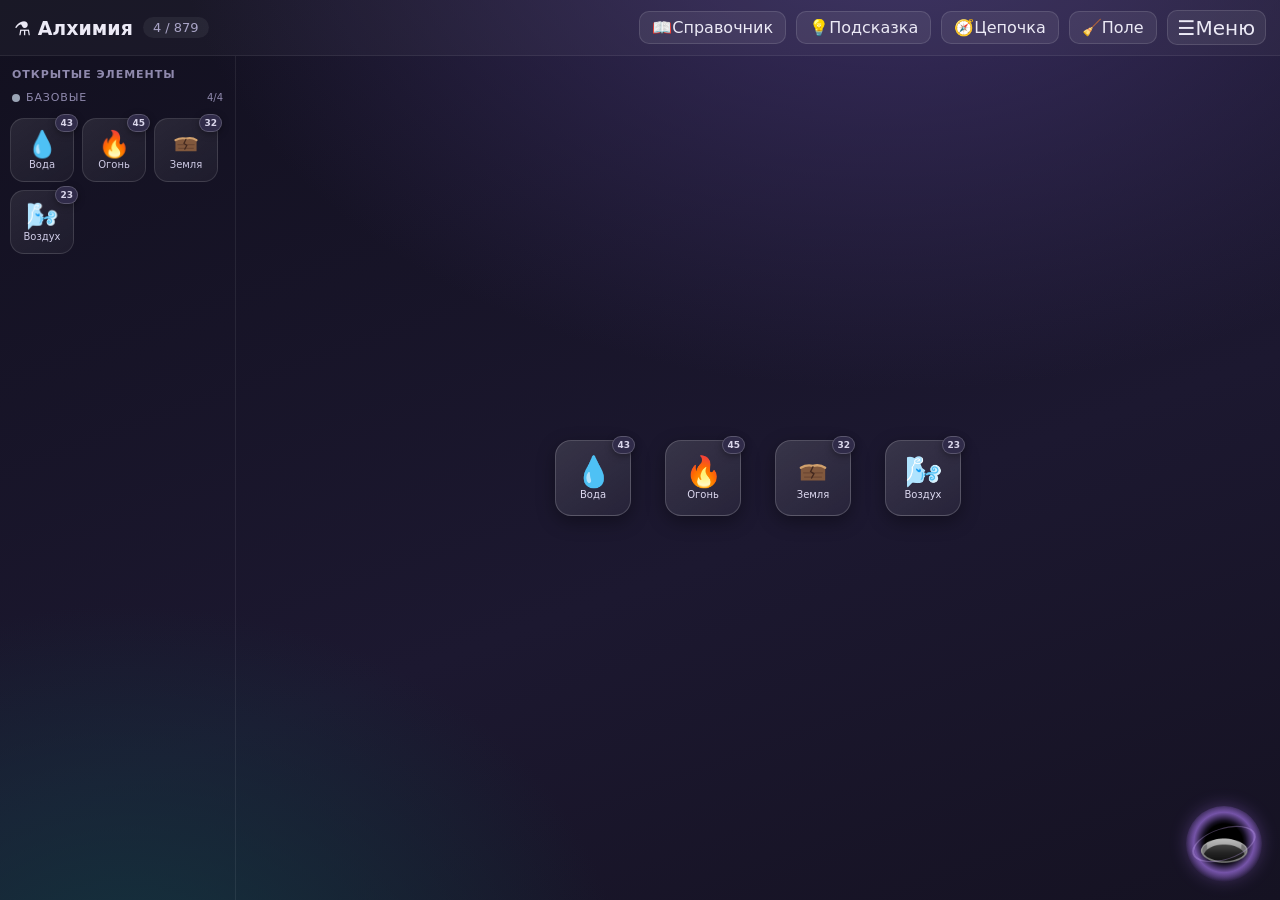
==== commit 9568048b: "fix: restore full v1.18.0 standalone (codex, hints, chain, settings)" ====
--- a/alchemy.html
+++ b/alchemy.html
@@ -5,8 +5,8 @@
 <meta name="viewport" content="width=device-width, initial-scale=1, maximum-scale=1, user-scalable=no">
 <title>⚗️ Алхимия</title>
 <link rel="icon" href="data:image/svg+xml,<svg xmlns='http://www.w3.org/2000/svg' viewBox='0 0 100 100'><text y='.9em' font-size='90'>⚗️</text></svg>">
+<!-- region: STYLES -->
 <style>
-
 *{margin:0;padding:0;box-sizing:border-box;-webkit-tap-highlight-color:transparent}
 html,body{height:100%}
 body{
@@ -193,728 +193,8048 @@
   .crow .em{width:28px;font-size:21px}
   .crow .rc{font-size:11.5px}
 }
-
 </style>
 </head>
+<!-- region: UI_SHELL -->
 <body>
 <header>
-  <h1>⚗️ Алхимия <span id="counter">0 / 0</span></h1>
-  <div class="menu-wrap">
-    <button class="menu-trigger" id="btnMenu" title="Меню">☰</button>
-    <div class="app-menu">
+  <h1>⚗️ Алхимия <span id="counter"></span></h1>
+  <button id="btnCodex" title="Справочник всех элементов" aria-label="Справочник"><span aria-hidden="true">📖</span><span class="btn-label">Справочник</span></button>
+  <button id="btnHint" title="Показать возможное сочетание" aria-label="Подсказка"><span aria-hidden="true">💡</span><span class="btn-label">Подсказка</span></button>
+  <button id="btnChain" title="Цепочка открытий" aria-label="Цепочка открытий"><span aria-hidden="true">🧭</span><span class="btn-label">Цепочка</span></button>
+  <button id="btnClear" title="Убрать всё с поля" aria-label="Очистить поле"><span aria-hidden="true">🧹</span><span class="btn-label">Поле</span></button>
+  <div class="menu-wrap" id="menuWrap">
+    <button id="btnMenu" class="menu-trigger" title="Меню" aria-label="Открыть меню" aria-expanded="false" aria-controls="appMenu"><span aria-hidden="true">☰</span><span class="btn-label">Меню</span></button>
+    <div class="app-menu" id="appMenu" role="dialog" aria-label="Меню программы">
       <div class="menu-title">⚗️ Алхимия</div>
-      <div class="menu-about">Игра о создании новых элементов из сочетаний уже открытых.</div>
-      <button class="menu-link" id="btnReset">🔄 Сбросить прогресс</button>
-      <div class="menu-version">Версия 2.0.0 (refactored)</div>
+      <div class="menu-about">Игра о создании новых элементов из сочетаний уже открытых. Прогресс хранится только на этом устройстве.</div>
+      <button id="btnSettings" class="menu-link" type="button">⚙️ Настройки</button>
+      <div class="menu-version">Версия <span id="appVersion"></span></div>
+      <button id="btnReset" title="Начать игру заново">🔄 Сбросить прогресс</button>
     </div>
   </div>
 </header>
 <main>
-  <aside>
-    <h2>Элементы</h2>
-    <div id="palette"></div>
-  </aside>
-  <div id="board">
-    <div id="hintbar"></div>
-    <div id="blackHole">🕳️</div>
-    <div id="popup"><div class="card"></div></div>
+  <aside><h2>Открытые элементы</h2><div id="palette"></div></aside>
+  <section id="board"><div id="hintbar"></div><div id="blackHole" role="img" aria-label="Чёрная дыра — удалить элемент" title="Перетащи сюда элемент, чтобы удалить">🕳️</div></section>
+</main>
+<div class="modal" id="codex">
+  <div class="sheet">
+    <div class="sheet-head">
+      <h2>📖 Справочник</h2>
+      <input id="codexSearch" type="text" placeholder="Поиск..." autocomplete="off">
+      <button id="btnCodexClose" title="Закрыть">✕</button>
+    </div>
+    <div class="codex-modes" id="codexModes" role="tablist" aria-label="Режим справочника">
+      <button class="codex-mode active" type="button" role="tab" aria-selected="true" data-mode="all">Все элементы</button>
+      <button class="codex-mode" type="button" role="tab" aria-selected="false" data-mode="undiscovered">Неоткрытые</button>
+    </div>
+    <label class="codex-filter" id="codexAvailableFilter" for="codexShowAvailable">
+      <input id="codexShowAvailable" type="checkbox">
+      <span>Показать доступные</span>
+    </label>
+    <div id="codexList"></div>
   </div>
-</main>
+</div>
+<div class="modal" id="chainModal">
+  <div class="sheet chain-sheet" role="dialog" aria-modal="true" aria-labelledby="chainTitle">
+    <div class="sheet-head">
+      <h2 id="chainTitle">🧭 Цепочка открытий</h2>
+      <button id="btnChainClose" type="button" title="Закрыть" aria-label="Закрыть цепочку открытий">✕</button>
+    </div>
+    <div class="chain-body" id="chainBody"></div>
+  </div>
+</div>
+<div class="modal" id="settingsModal">
+  <div class="sheet settings-sheet" role="dialog" aria-modal="true" aria-labelledby="settingsTitle">
+    <div class="sheet-head">
+      <h2 id="settingsTitle">⚙️ Настройки</h2>
+      <button id="btnSettingsClose" type="button" title="Закрыть" aria-label="Закрыть настройки">✕</button>
+    </div>
+    <div class="settings-body">
+      <label class="setting-row" for="showUnavailableElements">
+        <span class="setting-copy">
+          <strong>Отображать недоступные элементы</strong>
+          <small>Показывать в панели выбора конечные элементы и элементы без неоткрытых рецептов.</small>
+        </span>
+        <span class="switch">
+          <input id="showUnavailableElements" type="checkbox" checked>
+          <span class="switch-track" aria-hidden="true"></span>
+        </span>
+      </label>
+    </div>
+  </div>
+</div>
+<div id="popup"><div class="card"><div class="big"></div><div class="ttl">Новое открытие!</div><div class="val"></div></div></div>
 
 <script>
 "use strict";
-// Embedded game data (no fetch needed)
-window._ALCHEMY_ELEMENTS = [{"id":"water","name":"Вода","icon":"💧","category":"base","hint":"Прозрачная текучая основа дождей, рек и питья.","iconType":"emoji","isBase":true},{"id":"steam","name":"Пар","icon":"♨️","category":"elem","hint":"Горячая влага становится невидимой, а остывая — клубится белым.","iconType":"svg","isBase":false},{"id":"energy","name":"Энергия","icon":"🔋","category":"elem","hint":"Способность совершать работу, двигать, нагревать или освещать.","iconType":"emoji","isBase":false},{"id":"sea","name":"Море","icon":"🌊","category":"elem","hint":"Огромная солёная гладь с волнами, приливами и глубинами.","iconType":"emoji","isBase":false},{"id":"rainbow","name":"Радуга","icon":"🌈","category":"sky","hint":"Цветная дуга появляется напротив светила после ливня.","iconType":"emoji","isBase":false},{"id":"swamp","name":"Болото","icon":"🐸","category":"life","hint":"Топкая влажная местность покрыта кочками и стоячими лужами.","iconType":"svg","isBase":false},{"id":"forest","name":"Лес","icon":"🌲","category":"life","hint":"Множество стволов образует затенённую среду со своим микроклиматом.","iconType":"emoji","isBase":false},{"id":"glass","name":"Стекло","icon":"🪟","category":"craft","hint":"Прозрачный хрупкий лист пропускает свет и защищает от ветра.","iconType":"svg","isBase":false},{"id":"mechanism","name":"Механизм","icon":"⚙️","category":"tech","hint":"Согласованная система деталей передаёт и преобразует движение.","iconType":"emoji","isBase":false},{"id":"diamond","name":"Алмаз","icon":"💎","category":"geo","hint":"Прозрачный сверхтвёрдый кристалл рождается при огромном давлении.","iconType":"emoji","isBase":false},{"id":"dragon","name":"Дракон","icon":"🐉","category":"myst","hint":"Легендарное крылатое чудовище сторожит сокровища и изрыгает пламя.","iconType":"emoji","isBase":false},{"id":"volcano","name":"Вулкан","icon":"🌋","category":"geo","hint":"Конус с кратером выбрасывает раскалённые потоки, пепел и газы.","iconType":"emoji","isBase":false},{"id":"civilization","name":"Цивилизация","icon":"🏛️","category":"civ","hint":"Письменность, управление, города и разделение труда складываются в устойчивый порядок.","iconType":"emoji","isBase":false},{"id":"knight","name":"Рыцарь","icon":"🛡️","category":"civ","hint":"Закованный воин служит господину и сражается верхом.","iconType":"emoji","isBase":false},{"id":"mountain","name":"Гора","icon":"⛰️","category":"geo","hint":"Высокий скалистый рельеф поднимается над окружающей местностью.","iconType":"emoji","isBase":false},{"id":"ice","name":"Лёд","icon":"🧊","category":"elem","hint":"Твёрдая холодная корка скользит и снова тает при нагревании.","iconType":"emoji","isBase":false},{"id":"animal","name":"Животное","icon":"🐾","category":"life","hint":"Подвижное многоклеточное питается готовой органикой и чувствует среду.","iconType":"emoji","isBase":false},{"id":"clothes","name":"Одежда","icon":"👕","category":"craft","hint":"Носимые вещи закрывают тело, сохраняют тепло и выражают стиль.","iconType":"emoji","isBase":false},{"id":"wire","name":"Провод","icon":"➰","category":"tech","hint":"Длинная гибкая жила проводит сигнал или питание между устройствами.","iconType":"emoji","isBase":false},{"id":"robot","name":"Робот","icon":"🤖","category":"tech","hint":"Программируемая машина действует в физическом мире через датчики и приводы.","iconType":"emoji","isBase":false},{"id":"star","name":"Звезда","icon":"⭐","category":"space","hint":"Далёкий светящийся шар поддерживает термоядерное горение в недрах.","iconType":"emoji","isBase":false},{"id":"alien","name":"Инопланетянин","icon":"👽","category":"space","hint":"Предполагаемая разумная форма возникла за пределами нашей планеты.","iconType":"emoji","isBase":false},{"id":"salt","name":"Соль","icon":"🧂","category":"geo","hint":"Белые кристаллы усиливают вкус, сохраняют продукты и растворяются.","iconType":"emoji","isBase":false},{"id":"fog","name":"Туман","icon":"🌫️","category":"sky","hint":"Взвесь мелких капель у поверхности резко сокращает видимость.","iconType":"emoji","isBase":false},{"id":"oasis","name":"Оазис","icon":"🏝️","category":"geo","hint":"Зелёный участок с источником позволяет выжить среди сухих барханов.","iconType":"svg","isBase":false},{"id":"copper","name":"Медь","icon":"🟠","category":"geo","hint":"Красноватый проводник легко тянется в проволоку и покрывается патиной.","iconType":"svg","isBase":false},{"id":"compass","name":"Компас","icon":"🧭","category":"craft","hint":"Свободная стрелка указывает постоянное направление относительно полюсов.","iconType":"emoji","isBase":false},{"id":"algae","name":"Водоросли","icon":"🪸","category":"life","hint":"Гибкие зелёные ленты растут под поверхностью и не имеют настоящих корней.","iconType":"svg","isBase":false},{"id":"bee","name":"Пчела","icon":"🐝","category":"life","hint":"Полосатый опылитель живёт колонией и строит восковые соты.","iconType":"emoji","isBase":false},{"id":"chicken","name":"Курица","icon":"🐔","category":"life","hint":"Домашняя несушка кудахчет, выводит цыплят и разгребает почву лапами.","iconType":"emoji","isBase":false},{"id":"grain","name":"Зерно","icon":"🌾","category":"food","hint":"Мелкие сухие зёрна хранят запас для будущего ростка.","iconType":"emoji","isBase":false},{"id":"cake","name":"Торт","icon":"🎂","category":"food","hint":"Праздничный многослойный десерт украшают кремом и свечами.","iconType":"emoji","isBase":false},{"id":"coffee","name":"Кофе","icon":"☕","category":"food","hint":"Обжаренные зёрна дают тёмный бодрящий напиток с горчинкой.","iconType":"emoji","isBase":false},{"id":"salad","name":"Салат","icon":"🥗","category":"food","hint":"Холодное блюдо собирают из нарезанных свежих частей и заправки.","iconType":"emoji","isBase":false},{"id":"ink","name":"Чернила","icon":"🖤","category":"craft","hint":"Цветная жидкость оставляет стойкий письменный или печатный след.","iconType":"svg","isBase":false},{"id":"road","name":"Дорога","icon":"🛣️","category":"transport","hint":"Подготовленная полоса задаёт сухопутный маршрут колёсам и пешеходам.","iconType":"emoji","isBase":false},{"id":"airplane","name":"Самолёт","icon":"✈️","category":"transport","hint":"Неподвижные крылья создают подъёмную силу при быстром разбеге.","iconType":"emoji","isBase":false},{"id":"tool","name":"Инструмент","icon":"🛠️","category":"craft","hint":"Предмет усиливает руку и помогает точно воздействовать на материал.","iconType":"emoji","isBase":false},{"id":"art","name":"Искусство","icon":"🎨","category":"culture","hint":"Образ, созданный ради переживания и авторского высказывания.","iconType":"emoji","isBase":false},{"id":"television","name":"Телевизор","icon":"📺","category":"tech","hint":"Экран и динамики воспроизводят движущееся изображение со звуком.","iconType":"emoji","isBase":false},{"id":"satellite","name":"Спутник","icon":"🛰️","category":"tech","hint":"Аппарат обращается вокруг планеты, наблюдая или передавая сигналы.","iconType":"emoji","isBase":false},{"id":"science","name":"Наука","icon":"🧪","category":"science","hint":"Проверяемое знание строится на доказательствах и воспроизводимых опытах.","iconType":"svg","isBase":false},{"id":"medicine","name":"Лекарство","icon":"💊","category":"science","hint":"Средство предупреждает болезнь, облегчает симптомы или помогает лечению.","iconType":"emoji","isBase":false},{"id":"clone","name":"Клон","icon":"👥","category":"science","hint":"Генетически одинаковая копия происходит от одного исходного организма.","iconType":"emoji","isBase":false},{"id":"money","name":"Деньги","icon":"💵","category":"culture","hint":"Общепринятый эквивалент измеряет стоимость и облегчает обмен.","iconType":"emoji","isBase":false},{"id":"government","name":"Государство","icon":"🏛️","category":"culture","hint":"Органы управления принимают решения и распоряжаются общими ресурсами.","iconType":"full","isBase":false},{"id":"comet","name":"Комета","icon":"☄️","category":"space","hint":"Ледяное ядро у светила выпускает яркую кому и длинный хвост.","iconType":"emoji","isBase":false},{"id":"dew","name":"Роса","icon":"💦","category":"sky","hint":"Ночные капли собираются на прохладных листьях без выпадения осадков.","iconType":"emoji","isBase":false},{"id":"frost","name":"Иней","icon":"❄️","category":"sky","hint":"Тонкие белые кристаллы рисуют узоры на промёрзших поверхностях.","iconType":"emoji","isBase":false},{"id":"hail","name":"Град","icon":"🌨️","category":"sky","hint":"Твёрдые ледяные шарики падают из мощных грозовых туч.","iconType":"emoji","isBase":false},{"id":"tornado","name":"Торнадо","icon":"🌪️","category":"sky","hint":"Узкая вращающаяся воронка опускается сверху и разрушает всё на пути.","iconType":"emoji","isBase":false},{"id":"breeze","name":"Бриз","icon":"🍃","category":"sky","hint":"Лёгкое движение воздуха едва колышет лепестки и приносит прохладу.","iconType":"emoji","isBase":false},{"id":"wind","name":"Ветер","icon":"💨","category":"sky","hint":"Поток воздушных масс гнёт ветви, надувает паруса и вращает лопасти.","iconType":"emoji","isBase":false},{"id":"smoke","name":"Дым","icon":"🌫️","category":"elem","hint":"Серая струя продуктов горения вьётся вверх и рассеивается.","iconType":"svg","isBase":false},{"id":"ash","name":"Пепел","icon":"🩶","category":"geo","hint":"Светлый рыхлый остаток остаётся после полного сгорания органики.","iconType":"svg","isBase":false},{"id":"geyser","name":"Гейзер","icon":"♨️","category":"elem","hint":"Подземное давление периодически выбрасывает горячий фонтан вверх.","iconType":"emoji","isBase":false},{"id":"hot_spring","name":"Горячий источник","icon":"🧖","category":"elem","hint":"Естественный тёплый бассейн постоянно подогревается из глубины.","iconType":"emoji","isBase":false},{"id":"waterfall","name":"Водопад","icon":"🏞️","category":"elem","hint":"Поток срывается с горного уступа и пенится у подножия.","iconType":"svg","isBase":false},{"id":"lake","name":"Озеро","icon":"🌊","category":"elem","hint":"Большой замкнутый водоём заполняет впадину и не связан напрямую с океаном.","iconType":"full","isBase":false},{"id":"pond","name":"Пруд","icon":"🪷","category":"elem","hint":"Небольшой тихий водоём часто создают рядом с садами и парками.","iconType":"full","isBase":false},{"id":"desert","name":"Пустыня","icon":"🏜️","category":"geo","hint":"Крайне сухой ландшафт получает мало осадков и резко нагревается днём.","iconType":"emoji","isBase":false},{"id":"dune","name":"Дюна","icon":"🏜️","category":"geo","hint":"Ветер насыпает подвижный серповидный холм из множества крупинок.","iconType":"svg","isBase":false},{"id":"beach","name":"Пляж","icon":"🏖️","category":"geo","hint":"Пологая прибрежная полоса удобна для купания и отдыха.","iconType":"emoji","isBase":false},{"id":"delta","name":"Дельта реки","icon":"🗺️","category":"geo","hint":"У устья поток разветвляется на рукава и откладывает плодородный ил.","iconType":"svg","isBase":false},{"id":"reef","name":"Риф","icon":"🪸","category":"geo","hint":"Подводная гряда близко подходит к поверхности и опасна для судов.","iconType":"emoji","isBase":false},{"id":"coral","name":"Коралл","icon":"🪸","category":"life","hint":"Колонии крошечных полипов строят ветвистый известковый скелет.","iconType":"emoji","isBase":false},{"id":"aurora","name":"Северное сияние","icon":"🌌","category":"sky","hint":"Цветные ленты мерцают у полюсов, когда солнечные частицы входят в атмосферу.","iconType":"svg","isBase":false},{"id":"grass","name":"Трава","icon":"🌿","category":"life","hint":"Низкий зелёный покров состоит из узких листьев и быстро отрастает после покоса.","iconType":"emoji","isBase":false},{"id":"reed","name":"Камыш","icon":"🌾","category":"life","hint":"Высокие полые стебли густо стоят у мелководных берегов.","iconType":"full","isBase":false},{"id":"cactus","name":"Кактус","icon":"🌵","category":"life","hint":"Мясистый стебель запасает влагу, а колючки уменьшают испарение.","iconType":"emoji","isBase":false},{"id":"palm","name":"Пальма","icon":"🌴","category":"life","hint":"Неразветвлённый ствол заканчивается веером крупных листьев в тёплом климате.","iconType":"emoji","isBase":false},{"id":"fern","name":"Папоротник","icon":"🌿","category":"life","hint":"Древний тенелюбивый вид разворачивает резные листья спиралью.","iconType":"svg","isBase":false},{"id":"bamboo","name":"Бамбук","icon":"🎋","category":"life","hint":"Полые членистые стебли растут чрезвычайно быстро и остаются прочными.","iconType":"emoji","isBase":false},{"id":"vine","name":"Лоза","icon":"🌿","category":"life","hint":"Длинный гибкий побег цепляется за опору и поднимается вверх.","iconType":"full","isBase":false},{"id":"rose","name":"Роза","icon":"🌹","category":"life","hint":"Ароматный многолепестковый бутон защищён шипами на стебле.","iconType":"emoji","isBase":false},{"id":"sunflower","name":"Подсолнух","icon":"🌻","category":"life","hint":"Крупная жёлтая корзинка поворачивается к свету и даёт масличные семечки.","iconType":"emoji","isBase":false},{"id":"lotus","name":"Лотос","icon":"🪷","category":"life","hint":"Круглые листья лежат на поверхности, а чистый венчик поднимается над водой.","iconType":"emoji","isBase":false},{"id":"lily","name":"Лилия","icon":"🪷","category":"life","hint":"Крупный душистый венчик из шести лепестков растёт на стройном стебле.","iconType":"emoji","isBase":false},{"id":"herb","name":"Целебная трава","icon":"🌿","category":"life","hint":"Полезные листья и стебли собирают ради лечебных веществ.","iconType":"emoji","isBase":false},{"id":"spice","name":"Пряность","icon":"🌶️","category":"food","hint":"Ароматная добавка в малом количестве меняет вкус всего блюда.","iconType":"emoji","isBase":false},{"id":"cotton","name":"Хлопок","icon":"☁️","category":"craft","hint":"Белые мягкие коробочки дают растительное волокно для прядения.","iconType":"emoji","isBase":false},{"id":"sap","name":"Сок дерева","icon":"💧","category":"craft","hint":"Прозрачная или липкая жидкость движется внутри ствола и питает рост.","iconType":"full","isBase":false},{"id":"rubber","name":"Каучук","icon":"🟤","category":"craft","hint":"Упругий материал растягивается, возвращает форму и не пропускает влагу.","iconType":"svg","isBase":false},{"id":"resin","name":"Смола","icon":"🟠","category":"craft","hint":"Густая липкая капля застывает на повреждённой коре и пахнет хвоей.","iconType":"emoji","isBase":false},{"id":"bark","name":"Кора","icon":"🪵","category":"craft","hint":"Наружный грубый слой ствола защищает живые ткани от повреждений.","iconType":"full","isBase":false},{"id":"leaf","name":"Лист","icon":"🍃","category":"life","hint":"Плоская зелёная пластинка ловит свет, испаряет влагу и создаёт питание.","iconType":"emoji","isBase":false},{"id":"hay","name":"Сено","icon":"🌾","category":"food","hint":"Высушенные скошенные стебли складывают в тюки для зимнего корма.","iconType":"emoji","isBase":false},{"id":"frog","name":"Лягушка","icon":"🐸","category":"life","hint":"Зелёное земноводное прыгает, квакает и проходит стадию головастика.","iconType":"emoji","isBase":false},{"id":"snake","name":"Змея","icon":"🐍","category":"life","hint":"Длинное безногое тело движется изгибами и регулярно меняет кожу.","iconType":"emoji","isBase":false},{"id":"crocodile","name":"Крокодил","icon":"🐊","category":"life","hint":"Крупная бронированная рептилия подстерегает добычу у самой кромки воды.","iconType":"emoji","isBase":false},{"id":"dinosaur","name":"Динозавр","icon":"🦖","category":"life","hint":"Доисторические рептилии господствовали миллионы лет до великого вымирания.","iconType":"emoji","isBase":false},{"id":"fossil","name":"Окаменелость","icon":"🦴","category":"geo","hint":"Окаменевший след или остаток древнего организма сохраняется в породе.","iconType":"emoji","isBase":false},{"id":"mammoth","name":"Мамонт","icon":"🦣","category":"life","hint":"Лохматый гигант с изогнутыми бивнями был приспособлен к холоду.","iconType":"emoji","isBase":false},{"id":"bear","name":"Медведь","icon":"🐻","category":"life","hint":"Крупный косолапый всеядный зверь зимует в берлоге.","iconType":"emoji","isBase":false},{"id":"wolf","name":"Волк","icon":"🐺","category":"life","hint":"Серый хищник охотится слаженной стаей и воет по ночам.","iconType":"emoji","isBase":false},{"id":"dog","name":"Собака","icon":"🐕","category":"life","hint":"Верный домашний компаньон понимает команды и охраняет хозяина.","iconType":"emoji","isBase":false},{"id":"cat","name":"Кошка","icon":"🐈","category":"life","hint":"Независимый домашний охотник бесшумно крадётся, мурлычет и ловит мышей.","iconType":"emoji","isBase":false},{"id":"horse","name":"Лошадь","icon":"🐎","category":"life","hint":"Быстрое копытное несёт всадника и тянет повозки.","iconType":"emoji","isBase":false},{"id":"cow","name":"Корова","icon":"🐄","category":"life","hint":"Крупное жвачное животное пасётся стадами и даёт молочный удой.","iconType":"emoji","isBase":false},{"id":"pig","name":"Свинья","icon":"🐖","category":"life","hint":"Розовое всеядное с пятачком любит рыться в мягкой почве.","iconType":"emoji","isBase":false},{"id":"goat","name":"Коза","icon":"🐐","category":"life","hint":"Бородатое копытное уверенно карабкается по крутым склонам.","iconType":"emoji","isBase":false},{"id":"duck","name":"Утка","icon":"🦆","category":"life","hint":"Водоплавающее пернатое с широким клювом и перепончатыми лапами.","iconType":"emoji","isBase":false},{"id":"eagle","name":"Орёл","icon":"🦅","category":"life","hint":"Крупный хищник парит высоко, высматривая добычу острым зрением.","iconType":"emoji","isBase":false},{"id":"owl","name":"Сова","icon":"🦉","category":"life","hint":"Ночной пернатый охотник бесшумно летает и поворачивает голову далеко назад.","iconType":"emoji","isBase":false},{"id":"penguin","name":"Пингвин","icon":"🐧","category":"life","hint":"Нелетающий морской пловец ходит вперевалку и ныряет за добычей.","iconType":"emoji","isBase":false},{"id":"dolphin","name":"Дельфин","icon":"🐬","category":"life","hint":"Умное морское млекопитающее дышит у поверхности и общается свистом.","iconType":"emoji","isBase":false},{"id":"whale","name":"Кит","icon":"🐋","category":"life","hint":"Гигантское млекопитающее выпускает фонтан через дыхало и кормит детёнышей.","iconType":"emoji","isBase":false},{"id":"butter","name":"Масло","icon":"🧈","category":"food","hint":"Жёлтый сливочный брусок плавится на горячем и взбивается из жира.","iconType":"emoji","isBase":false},{"id":"yogurt","name":"Йогурт","icon":"🥛","category":"food","hint":"Белая кисломолочная масса в чашке имеет нежную густую консистенцию.","iconType":"svg","isBase":false},{"id":"icecream","name":"Мороженое","icon":"🍨","category":"food","hint":"Холодный сладкий десерт тает быстрее, чем его успевают съесть.","iconType":"emoji","isBase":false},{"id":"cocoa","name":"Какао","icon":"🫘","category":"food","hint":"Горький ароматный порошок получают из обжаренных тропических бобов.","iconType":"emoji","isBase":false},{"id":"chocolate","name":"Шоколад","icon":"🍫","category":"food","hint":"Тёмная сладкая плитка тает во рту и ломается с характерным хрустом.","iconType":"emoji","isBase":false},{"id":"sugar","name":"Сахар","icon":"🧊","category":"food","hint":"Белые сладкие кристаллы быстро растворяются и карамелизуются при нагреве.","iconType":"emoji","isBase":false},{"id":"jam","name":"Варенье","icon":"🍓","category":"food","hint":"Ягоды или плоды уваривают до густой сладкой заготовки.","iconType":"emoji","isBase":false},{"id":"soup","name":"Суп","icon":"🍲","category":"food","hint":"Горячее жидкое блюдо объединяет бульон и варёные кусочки.","iconType":"emoji","isBase":false},{"id":"meat","name":"Мясо","icon":"🥩","category":"food","hint":"Плотная мышечная пища требует разделки и тепловой обработки.","iconType":"emoji","isBase":false},{"id":"stew","name":"Рагу","icon":"🍲","category":"food","hint":"Кусочки долго томятся вместе до мягкости и насыщенного соуса.","iconType":"full","isBase":false},{"id":"sausage","name":"Колбаса","icon":"🌭","category":"food","hint":"Измельчённая начинка плотно набита в продолговатую оболочку.","iconType":"emoji","isBase":false},{"id":"sandwich","name":"Бутерброд","icon":"🥪","category":"food","hint":"Начинка лежит между ломтями и удобно помещается в руке.","iconType":"emoji","isBase":false},{"id":"pizza","name":"Пицца","icon":"🍕","category":"food","hint":"Круглая открытая лепёшка запекается с соусом и тягучей начинкой.","iconType":"emoji","isBase":false},{"id":"pasta","name":"Макароны","icon":"🍝","category":"food","hint":"Формованное мучное изделие высушивают, а перед едой отваривают.","iconType":"emoji","isBase":false},{"id":"noodles","name":"Лапша","icon":"🍜","category":"food","hint":"Длинные тонкие полоски быстро размягчаются в кипятке.","iconType":"emoji","isBase":false},{"id":"rice","name":"Рис","icon":"🍚","category":"food","hint":"Белые продолговатые зёрна впитывают жидкость и увеличиваются при варке.","iconType":"emoji","isBase":false},{"id":"porridge","name":"Каша","icon":"🥣","category":"food","hint":"Разваренная крупа становится мягкой, густой и питательной.","iconType":"emoji","isBase":false},{"id":"cookie","name":"Печенье","icon":"🍪","category":"food","hint":"Небольшая сладкая выпечка получается сухой и хрустящей.","iconType":"emoji","isBase":false},{"id":"pie","name":"Пирог","icon":"🥧","category":"food","hint":"Начинка скрыта внутри или под слоем румяной выпечки.","iconType":"emoji","isBase":false},{"id":"lemonade","name":"Лимонад","icon":"🥤","category":"food","hint":"Прохладный кисло-сладкий напиток освежает и часто шипит пузырьками.","iconType":"emoji","isBase":false},{"id":"charcoal","name":"Древесный уголь","icon":"⚫","category":"craft","hint":"Лёгкие чёрные куски горят жарко и почти без пламени.","iconType":"svg","isBase":false},{"id":"plank","name":"Доска","icon":"🪵","category":"craft","hint":"Ровная длинная пиленая заготовка имеет плоские грани и древесный рисунок.","iconType":"svg","isBase":false},{"id":"glue","name":"Клей","icon":"🧴","category":"craft","hint":"Липкое вещество соединяет поверхности после высыхания.","iconType":"emoji","isBase":false},{"id":"plywood","name":"Фанера","icon":"🟫","category":"craft","hint":"Несколько тонких слоёв склеены с чередованием направления волокон.","iconType":"svg","isBase":false},{"id":"limestone","name":"Известняк","icon":"🪨","category":"geo","hint":"Светлая осадочная порода шипит от кислоты и хранит следы раковин.","iconType":"full","isBase":false},{"id":"cement","name":"Цемент","icon":"🧱","category":"craft","hint":"Серый вяжущий порошок затвердевает после смешивания с жидкостью.","iconType":"full","isBase":false},{"id":"concrete","name":"Бетон","icon":"🧱","category":"craft","hint":"Тяжёлая камнеподобная масса заливается в форму и твердеет монолитом.","iconType":"svg","isBase":false},{"id":"petroleum","name":"Нефть","icon":"🛢️","category":"geo","hint":"Тёмная горючая жидкость залегает под землёй и служит химическим сырьём.","iconType":"emoji","isBase":false},{"id":"oil","name":"Масло машинное","icon":"🛢️","category":"craft","hint":"Смазочная жидкость уменьшает трение и защищает детали от износа.","iconType":"emoji","isBase":false},{"id":"asphalt","name":"Асфальт","icon":"⬛","category":"craft","hint":"Чёрное вязкое покрытие создаёт гладкую прочную поверхность для движения.","iconType":"svg","isBase":false},{"id":"plastic","name":"Пластик","icon":"🧴","category":"craft","hint":"Лёгкий формуемый полимер принимает почти любую форму и медленно разрушается.","iconType":"svg","isBase":false},{"id":"nylon","name":"Нейлон","icon":"🧵","category":"craft","hint":"Прочное синтетическое волокно используют в чулках, сетях и канатах.","iconType":"emoji","isBase":false},{"id":"leather","name":"Кожа","icon":"🟫","category":"craft","hint":"Выделанная шкура становится гибкой, прочной и долговечной.","iconType":"emoji","isBase":false},{"id":"fur","name":"Мех","icon":"🧥","category":"craft","hint":"Густой волосяной покров сохраняет тепло и образует пушистый материал.","iconType":"emoji","isBase":false},{"id":"rope","name":"Верёвка","icon":"🪢","category":"craft","hint":"Множество скрученных волокон образует длинную прочную связку.","iconType":"emoji","isBase":false},{"id":"chain","name":"Цепь","icon":"⛓️","category":"craft","hint":"Соединённые кольца гнутся, но выдерживают сильное растяжение.","iconType":"emoji","isBase":false},{"id":"porcelain","name":"Фарфор","icon":"🏺","category":"craft","hint":"Тонкое белое изделие слегка просвечивает и звонко отзывается на удар.","iconType":"full","isBase":false},{"id":"rubber_tire","name":"Шина","icon":"🛞","category":"craft","hint":"Упругое чёрное кольцо обхватывает обод и смягчает неровности пути.","iconType":"full","isBase":false},{"id":"paint","name":"Краска","icon":"🎨","category":"craft","hint":"Цветной состав покрывает поверхность, скрывает основу и высыхает плёнкой.","iconType":"emoji","isBase":false},{"id":"varnish","name":"Лак","icon":"🧴","category":"craft","hint":"Прозрачное покрытие придаёт блеск и защищает от влаги и царапин.","iconType":"svg","isBase":false},{"id":"chair","name":"Стул","icon":"🪑","category":"craft","hint":"Сиденье со спинкой поддерживает одного сидящего человека.","iconType":"emoji","isBase":false},{"id":"table","name":"Стол","icon":"🪑","category":"craft","hint":"Горизонтальная столешница на опорах держит посуду и рабочие предметы.","iconType":"svg","isBase":false},{"id":"bed","name":"Кровать","icon":"🛏️","category":"craft","hint":"Мягкое горизонтальное место предназначено для сна и отдыха.","iconType":"emoji","isBase":false},{"id":"door","name":"Дверь","icon":"🚪","category":"craft","hint":"Подвижная створка закрывает проём и контролирует вход.","iconType":"emoji","isBase":false},{"id":"window","name":"Окно","icon":"🪟","category":"craft","hint":"Прозрачный проём пропускает дневной свет, сохраняя тепло внутри.","iconType":"emoji","isBase":false},{"id":"chimney","name":"Дымоход","icon":"🏭","category":"craft","hint":"Вертикальный канал безопасно выводит продукты горения над крышей.","iconType":"full","isBase":false},{"id":"stove","name":"Печь","icon":"🔥","category":"craft","hint":"Домашний очаг отдаёт тепло помещению и поддерживает горение внутри.","iconType":"full","isBase":false},{"id":"oven","name":"Духовка","icon":"♨️","category":"craft","hint":"Закрытая горячая камера равномерно запекает блюда со всех сторон.","iconType":"svg","isBase":false},{"id":"pot","name":"Горшок","icon":"🍲","category":"craft","hint":"Глубокий жаростойкий сосуд подходит для хранения или приготовления.","iconType":"emoji","isBase":false},{"id":"cup","name":"Чашка","icon":"☕","category":"craft","hint":"Небольшой сосуд с ручкой удобен для горячего напитка.","iconType":"emoji","isBase":false},{"id":"bottle","name":"Бутылка","icon":"🍾","category":"craft","hint":"Узкое горлышко и пробка помогают хранить и наливать жидкости.","iconType":"emoji","isBase":false},{"id":"mirror","name":"Зеркало","icon":"🪞","category":"craft","hint":"Гладкая отражающая поверхность возвращает точное изображение смотрящего.","iconType":"emoji","isBase":false},{"id":"soap","name":"Мыло","icon":"🧼","category":"craft","hint":"Скользкая пена отделяет жир и грязь при мытье.","iconType":"emoji","isBase":false},{"id":"wax","name":"Воск","icon":"🕯️","category":"craft","hint":"Мягкое водоотталкивающее вещество плавится от слабого нагрева и снова застывает.","iconType":"svg","isBase":false},{"id":"candle","name":"Свеча","icon":"🕯️","category":"craft","hint":"Фитиль поддерживает маленькое ровное пламя, постепенно расходуя корпус.","iconType":"emoji","isBase":false},{"id":"brush","name":"Кисть","icon":"🖌️","category":"craft","hint":"Пучок щетины наносит цвет мазками на поверхность.","iconType":"emoji","isBase":false},{"id":"scissors","name":"Ножницы","icon":"✂️","category":"craft","hint":"Два перекрещённых лезвия режут материал при сведении ручек.","iconType":"emoji","isBase":false},{"id":"needle","name":"Игла","icon":"🪡","category":"craft","hint":"Тонкий острый стержень с ушком протягивает нить сквозь полотно.","iconType":"emoji","isBase":false},{"id":"umbrella","name":"Зонт","icon":"☂️","category":"craft","hint":"Складной купол на спицах держат над головой во время осадков.","iconType":"emoji","isBase":false},{"id":"backpack","name":"Рюкзак","icon":"🎒","category":"craft","hint":"Заплечная сумка распределяет груз на две лямки и оставляет руки свободными.","iconType":"emoji","isBase":false},{"id":"train","name":"Поезд","icon":"🚆","category":"transport","hint":"Состав вагонов движется по направляющим от станции к станции.","iconType":"emoji","isBase":false},{"id":"rail","name":"Рельсы","icon":"🛤️","category":"transport","hint":"Две параллельные стальные направляющие задают путь колёсным парам.","iconType":"emoji","isBase":false},{"id":"station","name":"Вокзал","icon":"🚉","category":"transport","hint":"Платформы и залы принимают пассажиров между железнодорожными рейсами.","iconType":"emoji","isBase":false},{"id":"tram","name":"Трамвай","icon":"🚋","category":"transport","hint":"Городской вагон получает питание сверху и следует по уложенной колее.","iconType":"emoji","isBase":false},{"id":"bus","name":"Автобус","icon":"🚌","category":"transport","hint":"Вместительный маршрутный транспорт перевозит сразу много пассажиров.","iconType":"emoji","isBase":false},{"id":"truck","name":"Грузовик","icon":"🚚","category":"transport","hint":"Большая грузовая платформа и мощная тяга предназначены для перевозки тяжестей.","iconType":"emoji","isBase":false},{"id":"tractor","name":"Трактор","icon":"🚜","category":"transport","hint":"Медленная тяговая машина на крупных колёсах работает на пашне.","iconType":"emoji","isBase":false},{"id":"ambulance","name":"Скорая помощь","icon":"🚑","category":"transport","hint":"Спецмашина с сиреной быстро доставляет медицинскую бригаду к пациенту.","iconType":"emoji","isBase":false},{"id":"firetruck","name":"Пожарная машина","icon":"🚒","category":"transport","hint":"Красная спецмашина везёт лестницу, цистерну и команду спасателей.","iconType":"emoji","isBase":false},{"id":"taxi","name":"Такси","icon":"🚕","category":"transport","hint":"Поездка с водителем оплачивается по расстоянию или времени.","iconType":"emoji","isBase":false},{"id":"motorcycle","name":"Мотоцикл","icon":"🏍️","category":"transport","hint":"Двухколёсная машина разгоняется двигателем и управляется наклоном.","iconType":"emoji","isBase":false},{"id":"scooter","name":"Электросамокат","icon":"🛴","category":"transport","hint":"Компактная дека с рулём едет от аккумулятора и заряжается от розетки.","iconType":"emoji","isBase":false},{"id":"submarine","name":"Подводная лодка","icon":"🚤","category":"transport","hint":"Герметичное судно погружается, меняя плавучесть балластными цистернами.","iconType":"svg","isBase":false},{"id":"yacht","name":"Яхта","icon":"⛵","category":"transport","hint":"Небольшое комфортабельное судно предназначено для отдыха и прогулок.","iconType":"full","isBase":false},{"id":"canoe","name":"Каноэ","icon":"🛶","category":"transport","hint":"Лёгкую узкую лодку ведут однолопастным веслом без уключин.","iconType":"emoji","isBase":false},{"id":"sail","name":"Парус","icon":"⛵","category":"craft","hint":"Полотно ловит поток воздуха и передаёт тягу мачте.","iconType":"emoji","isBase":false},{"id":"helicopter","name":"Вертолёт","icon":"🚁","category":"transport","hint":"Несущий винт позволяет взлетать вертикально и зависать на месте.","iconType":"emoji","isBase":false},{"id":"jet","name":"Реактивный самолёт","icon":"🛩️","category":"transport","hint":"Реактивная тяга разгоняет крылатую машину до очень высокой скорости.","iconType":"emoji","isBase":false},{"id":"spaceship","name":"Космический корабль","icon":"🚀","category":"transport","hint":"Герметичный аппарат поддерживает экипаж вдали от атмосферы.","iconType":"emoji","isBase":false},{"id":"rover","name":"Планетоход","icon":"🤖","category":"transport","hint":"Автономная колёсная лаборатория исследует поверхность другого мира.","iconType":"full","isBase":false},{"id":"fuel","name":"Топливо","icon":"⛽","category":"tech","hint":"Запасённое вещество при реакции выделяет полезное тепло или тягу.","iconType":"emoji","isBase":false},{"id":"gas","name":"Газ","icon":"🔥","category":"elem","hint":"Летучее горючее заполняет весь доступный объём и легко воспламеняется.","iconType":"svg","isBase":false},{"id":"solar_panel","name":"Солнечная панель","icon":"🔆","category":"tech","hint":"Плоские тёмные ячейки напрямую превращают дневное излучение в ток.","iconType":"emoji","isBase":false},{"id":"wind_turbine","name":"Ветрогенератор","icon":"🌬️","category":"tech","hint":"Высокая башня с лопастями вырабатывает ток из движения атмосферы.","iconType":"svg","isBase":false},{"id":"hydropower","name":"Гидроэнергия","icon":"💧","category":"tech","hint":"Падающий поток вращает турбину и даёт возобновляемое питание.","iconType":"emoji","isBase":false},{"id":"generator","name":"Генератор","icon":"⚙️","category":"tech","hint":"Вращение в магнитном поле превращается в электрический ток.","iconType":"svg","isBase":false},{"id":"powerplant","name":"Электростанция","icon":"🏭","category":"tech","hint":"Крупный комплекс непрерывно производит питание для целого региона.","iconType":"svg","isBase":false},{"id":"reactor","name":"Реактор","icon":"☢️","category":"science","hint":"Управляемая цепная реакция идёт внутри защищённой активной зоны.","iconType":"emoji","isBase":false},{"id":"nuclear_power","name":"Атомная энергия","icon":"⚛️","category":"tech","hint":"Энергия атомных ядер превращается в тепло, а затем в ток.","iconType":"full","isBase":false},{"id":"dam","name":"Плотина","icon":"🌊","category":"transport","hint":"Массивная перегородка удерживает уровень и регулирует поток через затворы.","iconType":"emoji","isBase":false},{"id":"mine","name":"Шахта","icon":"⛏️","category":"tech","hint":"Глубокие выработки и штреки ведут к залежам полезного сырья.","iconType":"emoji","isBase":false},{"id":"ore","name":"Руда","icon":"🪨","category":"geo","hint":"Природная порода содержит достаточно ценного вещества для добычи.","iconType":"svg","isBase":false},{"id":"iron","name":"Железо","icon":"🔩","category":"geo","hint":"Тяжёлый серый материал ржавеет, куётся и притягивается магнитом.","iconType":"svg","isBase":false},{"id":"silver","name":"Серебро","icon":"🥈","category":"geo","hint":"Светлый драгоценный материал лучше всех проводит ток и со временем темнеет.","iconType":"emoji","isBase":false},{"id":"aluminum","name":"Алюминий","icon":"🥫","category":"geo","hint":"Лёгкий серебристый материал покрывается защитной плёнкой и не ржавеет как железо.","iconType":"emoji","isBase":false},{"id":"alloy","name":"Сплав","icon":"🔩","category":"craft","hint":"Смесь нескольких веществ получает свойства, которых нет у каждого по отдельности.","iconType":"emoji","isBase":false},{"id":"welding","name":"Сварка","icon":"👨‍🏭","category":"tech","hint":"Кромки деталей локально расплавляются и срастаются прочным швом.","iconType":"emoji","isBase":false},{"id":"crane","name":"Подъёмный кран","icon":"🏗️","category":"tech","hint":"Высокая стрела поднимает тяжёлые грузы тросом и перемещает их над площадкой.","iconType":"emoji","isBase":false},{"id":"pipeline","name":"Трубопровод","icon":"〰️","category":"transport","hint":"Длинная система герметичных труб непрерывно переносит жидкость на расстояние.","iconType":"svg","isBase":false},{"id":"refinery","name":"Нефтепереработка","icon":"🏭","category":"tech","hint":"Промышленная установка разделяет чёрное сырьё на топливо и химические фракции.","iconType":"svg","isBase":false},{"id":"keyboard","name":"Клавиатура","icon":"⌨️","category":"tech","hint":"Набор клавиш вводит буквы, числа и команды пальцами.","iconType":"emoji","isBase":false},{"id":"mouse","name":"Компьютерная мышь","icon":"🖱️","category":"tech","hint":"Небольшой указатель под ладонью двигает курсор и выбирает объекты щелчком.","iconType":"emoji","isBase":false},{"id":"monitor","name":"Монитор","icon":"🖥️","category":"tech","hint":"Плоский экран показывает визуальный результат работы вычислительной системы.","iconType":"emoji","isBase":false},{"id":"printer","name":"Принтер","icon":"🖨️","category":"tech","hint":"Устройство переносит цифровой текст и изображения на физические листы.","iconType":"emoji","isBase":false},{"id":"scanner","name":"Сканер","icon":"📠","category":"tech","hint":"Оптическая линейка превращает бумажный оригинал в цифровое изображение.","iconType":"emoji","isBase":false},{"id":"speaker","name":"Колонка","icon":"🔊","category":"tech","hint":"Мембрана колеблется и превращает электрический сигнал в слышимый звук.","iconType":"emoji","isBase":false},{"id":"microphone","name":"Микрофон","icon":"🎙️","category":"tech","hint":"Чувствительная мембрана переводит голос в электрический сигнал.","iconType":"emoji","isBase":false},{"id":"headphones","name":"Наушники","icon":"🎧","category":"tech","hint":"Два маленьких излучателя подают звук прямо к ушам слушателя.","iconType":"emoji","isBase":false},{"id":"tablet","name":"Планшет","icon":"📱","category":"tech","hint":"Плоский сенсорный экран служит одновременно дисплеем и управлением.","iconType":"full","isBase":false},{"id":"laptop","name":"Ноутбук","icon":"💻","category":"tech","hint":"Складная переносная машина с экраном работает вдали от розетки.","iconType":"full","isBase":false},{"id":"server","name":"Сервер","icon":"🗄️","category":"tech","hint":"Мощный узел постоянно обслуживает запросы других устройств.","iconType":"emoji","isBase":false},{"id":"database","name":"База данных","icon":"🗃️","category":"tech","hint":"Структурированное хранилище быстро находит, связывает и обновляет записи.","iconType":"emoji","isBase":false},{"id":"website","name":"Сайт","icon":"🌐","category":"tech","hint":"Связанные страницы открываются по адресу через браузер.","iconType":"emoji","isBase":false},{"id":"email","name":"Электронная почта","icon":"📧","category":"tech","hint":"Цифровое письмо приходит в адресный ящик через сетевые серверы.","iconType":"emoji","isBase":false},{"id":"social_network","name":"Социальная сеть","icon":"👥","category":"tech","hint":"Личные профили образуют связи и обмениваются публикациями.","iconType":"full","isBase":false},{"id":"video","name":"Видео","icon":"🎥","category":"culture","hint":"Последовательность кадров создаёт движущееся изображение, часто со звуком.","iconType":"emoji","isBase":false},{"id":"game","name":"Видеоигра","icon":"🎮","category":"culture","hint":"Интерактивные правила отвечают на действия игрока и задают цель.","iconType":"emoji","isBase":false},{"id":"code","name":"Программный код","icon":"💻","category":"tech","hint":"Точный текст команд описывает поведение вычислительной машины.","iconType":"emoji","isBase":false},{"id":"program","name":"Программа","icon":"📦","category":"tech","hint":"Исполняемый набор инструкций решает определённую задачу.","iconType":"emoji","isBase":false},{"id":"ai","name":"Искусственный интеллект","icon":"🧠","category":"tech","hint":"Алгоритм обучается на данных, распознаёт закономерности и принимает решения.","iconType":"emoji","isBase":false},{"id":"physics","name":"Физика","icon":"⚛️","category":"science","hint":"Законы движения, сил, полей и материи выражаются измерениями и формулами.","iconType":"emoji","isBase":false},{"id":"chemistry","name":"Химия","icon":"⚗️","category":"science","hint":"Состав, свойства и превращения веществ исследуются через реакции.","iconType":"emoji","isBase":false},{"id":"biology","name":"Биология","icon":"🧬","category":"science","hint":"Устройство, происхождение и развитие организмов изучаются экспериментально.","iconType":"full","isBase":false},{"id":"astronomy","name":"Астрономия","icon":"🔭","category":"science","hint":"Наблюдения и расчёты объясняют далёкие небесные тела и их движение.","iconType":"emoji","isBase":false},{"id":"geology","name":"Геология","icon":"🪨","category":"science","hint":"Слои, породы и процессы недр читаются как история планеты.","iconType":"svg","isBase":false},{"id":"ecology","name":"Экология","icon":"🌱","category":"science","hint":"Связи организмов со средой показывают последствия каждого изменения экосистемы.","iconType":"emoji","isBase":false},{"id":"mathematics","name":"Математика","icon":"➗","category":"science","hint":"Абстрактные числа, формы и отношения доказываются строгими рассуждениями.","iconType":"emoji","isBase":false},{"id":"atom","name":"Атом","icon":"⚛️","category":"science","hint":"Мельчайшая химически неделимая частица имеет ядро и электронную оболочку.","iconType":"emoji","isBase":false},{"id":"molecule","name":"Молекула","icon":"🧬","category":"science","hint":"Несколько связанных мельчайших частиц сохраняют химические свойства целого вещества.","iconType":"emoji","isBase":false},{"id":"cell","name":"Клетка","icon":"🦠","category":"science","hint":"Мембрана отделяет минимальную самостоятельную систему с внутренними структурами.","iconType":"svg","isBase":false},{"id":"organ","name":"Орган","icon":"🫀","category":"science","hint":"Несколько типов тканей совместно выполняют отдельную функцию организма.","iconType":"emoji","isBase":false},{"id":"heart","name":"Сердце","icon":"❤️","category":"science","hint":"Полая мышца ритмично прокачивает кровь по сосудам.","iconType":"emoji","isBase":false},{"id":"brain","name":"Мозг","icon":"🧠","category":"science","hint":"Сеть нервных клеток управляет телом, памятью и мышлением.","iconType":"emoji","isBase":false},{"id":"skeleton","name":"Скелет","icon":"💀","category":"science","hint":"Внутренний каркас поддерживает тело, защищает органы и служит рычагами.","iconType":"svg","isBase":false},{"id":"blood","name":"Кровь","icon":"🩸","category":"science","hint":"Красная циркулирующая жидкость переносит кислород, питание и защитные клетки.","iconType":"emoji","isBase":false},{"id":"surgery","name":"Хирургия","icon":"🩺","category":"science","hint":"Лечение проводится непосредственным вмешательством внутрь тела.","iconType":"emoji","isBase":false},{"id":"doctor","name":"Врач","icon":"🧑‍⚕️","category":"science","hint":"Специалист ставит диагноз, назначает лечение и следит за выздоровлением.","iconType":"emoji","isBase":false},{"id":"nurse","name":"Медсестра","icon":"👩‍⚕️","category":"science","hint":"Медицинский сотрудник выполняет процедуры и ежедневно ухаживает за пациентами.","iconType":"emoji","isBase":false},{"id":"pharmacy","name":"Аптека","icon":"⚕️","category":"science","hint":"В этом месте лекарства хранят, подбирают по рецепту и отпускают покупателям.","iconType":"emoji","isBase":false},{"id":"antibiotic","name":"Антибиотик","icon":"💊","category":"science","hint":"Вещество подавляет рост определённых микробов, не действуя на вирусные инфекции.","iconType":"emoji","isBase":false},{"id":"family","name":"Семья","icon":"👨‍👩‍👧","category":"civ","hint":"Близкие родственники ведут общий быт и заботятся друг о друге.","iconType":"emoji","isBase":false},{"id":"child","name":"Ребёнок","icon":"🧒","category":"civ","hint":"Малыш растёт, учится и зависит от заботы взрослых.","iconType":"emoji","isBase":false},{"id":"teacher","name":"Учитель","icon":"🧑‍🏫","category":"culture","hint":"Педагог объясняет материал, организует занятия и проверяет понимание.","iconType":"emoji","isBase":false},{"id":"student","name":"Ученик","icon":"🧑‍🎓","category":"culture","hint":"Учащийся осваивает знания, выполняет задания и отвечает на уроках.","iconType":"emoji","isBase":false},{"id":"farmer","name":"Фермер","icon":"🧑‍🌾","category":"civ","hint":"Хозяин сельского участка планирует посевы, уход и сбор урожая.","iconType":"emoji","isBase":false},{"id":"baker","name":"Пекарь","icon":"🧑‍🍳","category":"civ","hint":"Мастер замешивает, формует и выпекает ароматные изделия.","iconType":"emoji","isBase":false},{"id":"chef","name":"Повар","icon":"👨‍🍳","category":"civ","hint":"Профессионал управляет кухней, сочетает вкусы и готовит блюда.","iconType":"emoji","isBase":false},{"id":"miner","name":"Шахтёр","icon":"👷","category":"civ","hint":"Работник спускается под землю, укрепляет выработку и добывает сырьё.","iconType":"emoji","isBase":false},{"id":"engineer","name":"Инженер","icon":"🧑‍💻","category":"civ","hint":"Специалист рассчитывает и проектирует устройства, сооружения или процессы.","iconType":"emoji","isBase":false},{"id":"programmer","name":"Программист","icon":"🧑‍💻","category":"civ","hint":"Разработчик превращает требования в точные алгоритмы и исправляет ошибки.","iconType":"emoji","isBase":false},{"id":"artist","name":"Художник","icon":"🧑‍🎨","category":"culture","hint":"Автор выражает замысел через цвет, форму и композицию.","iconType":"emoji","isBase":false},{"id":"musician","name":"Музыкант","icon":"🧑‍🎤","category":"culture","hint":"Исполнитель управляет ритмом, высотой и тембром звучания.","iconType":"emoji","isBase":false},{"id":"writer","name":"Писатель","icon":"✍️","category":"culture","hint":"Автор создаёт персонажей и смыслы с помощью письменной речи.","iconType":"emoji","isBase":false},{"id":"pilot","name":"Пилот","icon":"🧑‍✈️","category":"civ","hint":"Специалист управляет полётом из кабины и отвечает за безопасный маршрут.","iconType":"emoji","isBase":false},{"id":"sailor","name":"Моряк","icon":"⚓","category":"civ","hint":"Член экипажа несёт вахту, управляет снастями и знает морские правила.","iconType":"emoji","isBase":false},{"id":"driver","name":"Водитель","icon":"🧑‍✈️","category":"civ","hint":"Профессионал в фуражке сидит за рулём и безопасно ведёт машину.","iconType":"svg","isBase":false},{"id":"police","name":"Полиция","icon":"👮","category":"civ","hint":"Служба охраняет порядок, расследует нарушения и помогает в опасности.","iconType":"emoji","isBase":false},{"id":"judge","name":"Судья","icon":"🧑‍⚖️","category":"civ","hint":"Независимый арбитр выслушивает стороны и выносит обязательное решение.","iconType":"emoji","isBase":false},{"id":"mayor","name":"Мэр","icon":"🏛️","category":"civ","hint":"Избранный руководитель отвечает за городские службы и бюджет.","iconType":"svg","isBase":false},{"id":"king","name":"Король","icon":"🤴","category":"civ","hint":"Наследственный монарх носит корону и правит государством.","iconType":"emoji","isBase":false},{"id":"language","name":"Язык","icon":"🗣️","category":"culture","hint":"Система звуков, слов и правил позволяет людям передавать мысли.","iconType":"emoji","isBase":false},{"id":"alphabet","name":"Алфавит","icon":"🔤","category":"culture","hint":"Упорядоченный набор знаков записывает звуки речи.","iconType":"emoji","isBase":false},{"id":"poem","name":"Стихотворение","icon":"📜","category":"culture","hint":"Ритм, образность и точный выбор слов создают короткий литературный текст.","iconType":"emoji","isBase":false},{"id":"story","name":"Рассказ","icon":"📖","category":"culture","hint":"Небольшое повествование разворачивает одно событие и нескольких героев.","iconType":"emoji","isBase":false},{"id":"newspaper","name":"Газета","icon":"📰","category":"culture","hint":"Периодическое печатное издание сообщает свежие события и мнения.","iconType":"emoji","isBase":false},{"id":"theater","name":"Театр","icon":"🎭","category":"culture","hint":"Живые актёры разыгрывают историю на сцене перед зрителями.","iconType":"emoji","isBase":false},{"id":"cinema","name":"Кинотеатр","icon":"🎬","category":"culture","hint":"Большой экран и тёмный зал собирают публику на просмотр фильма.","iconType":"emoji","isBase":false},{"id":"museum","name":"Музей","icon":"🏛️","category":"culture","hint":"Экспонаты сохраняют и объясняют наследие, природу или достижения.","iconType":"emoji","isBase":false},{"id":"festival","name":"Фестиваль","icon":"🎉","category":"culture","hint":"Многодневный праздник объединяет выступления, публику и общую тему.","iconType":"emoji","isBase":false},{"id":"dance","name":"Танец","icon":"💃","category":"culture","hint":"Осмысленные движения тела следуют ритму и образуют выразительную композицию.","iconType":"emoji","isBase":false},{"id":"sport","name":"Спорт","icon":"🏃","category":"culture","hint":"Соревнование проверяет силу, скорость, точность и соблюдение правил.","iconType":"emoji","isBase":false},{"id":"ball","name":"Мяч","icon":"⚽","category":"culture","hint":"Упругий круглый снаряд катится, летит и отскакивает.","iconType":"emoji","isBase":false},{"id":"football","name":"Футбол","icon":"⚽","category":"culture","hint":"Две команды ногами стараются забить круглый снаряд в ворота.","iconType":"emoji","isBase":false},{"id":"basketball","name":"Баскетбол","icon":"🏀","category":"culture","hint":"Высокое кольцо с сеткой принимает броски игроков на площадке.","iconType":"emoji","isBase":false},{"id":"tennis","name":"Теннис","icon":"🎾","category":"culture","hint":"Ракетки перебивают небольшой упругий снаряд через натянутую сетку.","iconType":"emoji","isBase":false},{"id":"chess","name":"Шахматы","icon":"♟️","category":"culture","hint":"Шестнадцать фигур с разными ходами защищают короля на клетчатой доске.","iconType":"emoji","isBase":false},{"id":"medal","name":"Медаль","icon":"🏅","category":"culture","hint":"Небольшой наградной знак носят на ленте за заслуги или победу.","iconType":"emoji","isBase":false},{"id":"trophy","name":"Кубок","icon":"🏆","category":"culture","hint":"Победителю вручают почётный сосуд на подставке.","iconType":"emoji","isBase":false},{"id":"stadium","name":"Стадион","icon":"🏟️","category":"culture","hint":"Трибуны окружают большую арену для соревнований и массовых зрителей.","iconType":"emoji","isBase":false},{"id":"olympics","name":"Олимпиада","icon":"🔥","category":"culture","hint":"Спортсмены многих стран встречаются раз в четыре года под пятью кольцами.","iconType":"emoji","isBase":false},{"id":"tower","name":"Башня","icon":"🗼","category":"transport","hint":"Высокое узкое сооружение возвышается ради обзора, сигнала или защиты.","iconType":"emoji","isBase":false},{"id":"castle","name":"Замок","icon":"🏰","category":"culture","hint":"Каменная резиденция с башнями и стенами защищает феодального владельца.","iconType":"emoji","isBase":false},{"id":"palace","name":"Дворец","icon":"🏰","category":"culture","hint":"Богато украшенная парадная резиденция подчёркивает власть и роскошь.","iconType":"svg","isBase":false},{"id":"temple","name":"Храм","icon":"🛕","category":"culture","hint":"Священное здание предназначено для обрядов, молитвы и собрания верующих.","iconType":"emoji","isBase":false},{"id":"skyscraper","name":"Небоскрёб","icon":"🏙️","category":"transport","hint":"Многоэтажное здание поднимается значительно выше обычной городской застройки.","iconType":"emoji","isBase":false},{"id":"apartment","name":"Многоквартирный дом","icon":"🏢","category":"transport","hint":"Множество отдельных квартир разделяют один подъезд, крышу и коммуникации.","iconType":"emoji","isBase":false},{"id":"warehouse","name":"Склад","icon":"🏭","category":"transport","hint":"Большое помещение хранит запасы на стеллажах до отправки.","iconType":"emoji","isBase":false},{"id":"mill","name":"Мельница","icon":"⚙️","category":"tech","hint":"Жернова перемалывают урожай, получая мелкий пищевой порошок.","iconType":"emoji","isBase":false},{"id":"lighthouse","name":"Маяк","icon":"🗼","category":"transport","hint":"Высокий береговой огонь подаёт судам заметный издалека навигационный сигнал.","iconType":"emoji","isBase":false},{"id":"tunnel","name":"Тоннель","icon":"🚇","category":"transport","hint":"Подземный или горный проход сокращает путь сквозь препятствие.","iconType":"full","isBase":false},{"id":"subway","name":"Метро","icon":"🚇","category":"transport","hint":"Городские поезда быстро ходят по преимущественно подземным линиям.","iconType":"emoji","isBase":false},{"id":"canal","name":"Канал","icon":"🛶","category":"transport","hint":"Искусственное русло направляет поток для судоходства или орошения.","iconType":"full","isBase":false},{"id":"aqueduct","name":"Акведук","icon":"🌉","category":"transport","hint":"Арочная конструкция переносит непрерывный поток над долинами и преградами.","iconType":"svg","isBase":false},{"id":"fountain","name":"Фонтан","icon":"⛲","category":"culture","hint":"Струи под давлением поднимаются и декоративно падают в чашу.","iconType":"emoji","isBase":false},{"id":"park","name":"Парк","icon":"🏞️","category":"culture","hint":"Открытое городское пространство сочетает деревья, газоны и дорожки для отдыха.","iconType":"emoji","isBase":false},{"id":"zoo","name":"Зоопарк","icon":"🦁","category":"culture","hint":"Специальные вольеры позволяют посетителям увидеть диких зверей.","iconType":"emoji","isBase":false},{"id":"greenhouse","name":"Теплица","icon":"🏡","category":"tech","hint":"Прозрачные стены удерживают тепло и продлевают сезон выращивания.","iconType":"emoji","isBase":false},{"id":"windmill","name":"Ветряная мельница","icon":"🌬️","category":"tech","hint":"Классические четыре крыла вращают жернова внутри высокой мельницы.","iconType":"svg","isBase":false},{"id":"fortress","name":"Крепость","icon":"🏰","category":"culture","hint":"Мощные стены, бастионы и гарнизон рассчитаны на длительную оборону.","iconType":"emoji","isBase":false},{"id":"monument","name":"Памятник","icon":"🗿","category":"culture","hint":"Долговечный художественный объект сохраняет память о событии или личности.","iconType":"emoji","isBase":false},{"id":"meteor","name":"Метеор","icon":"☄️","category":"space","hint":"Светящийся след возникает, когда небесная частица сгорает в атмосфере.","iconType":"full","isBase":false},{"id":"meteorite","name":"Метеорит","icon":"🪨","category":"space","hint":"Обломок переживает огненный полёт и достигает поверхности.","iconType":"svg","isBase":false},{"id":"asteroid","name":"Астероид","icon":"☄️","category":"space","hint":"Небольшое каменистое тело самостоятельно обращается вокруг светила.","iconType":"emoji","isBase":false},{"id":"nebula","name":"Туманность","icon":"🌌","category":"space","hint":"Разреженное межзвёздное скопление газа сияет, отражает свет или закрывает фон.","iconType":"full","isBase":false},{"id":"supernova","name":"Сверхновая","icon":"💥","category":"space","hint":"Гибель массивной звезды вспыхивает ярче целой галактики и разбрасывает элементы.","iconType":"full","isBase":false},{"id":"pulsar","name":"Пульсар","icon":"✨","category":"space","hint":"Быстро вращающийся остаток посылает строго периодические импульсы излучения.","iconType":"full","isBase":false},{"id":"quasar","name":"Квазар","icon":"🌟","category":"space","hint":"Активное ядро далёкой галактики светит благодаря поглощению вещества.","iconType":"emoji","isBase":false},{"id":"exoplanet","name":"Экзопланета","icon":"🪐","category":"space","hint":"Мир обращается вокруг чужого светила за пределами нашей системы.","iconType":"emoji","isBase":false},{"id":"orbit","name":"Орбита","icon":"🛰️","category":"space","hint":"Замкнутая траектория возникает из непрерывного падения мимо центрального тела.","iconType":"full","isBase":false},{"id":"gravity","name":"Гравитация","icon":"🌀","category":"space","hint":"Взаимное притяжение масс удерживает ноги внизу, а небесные тела на орбитах.","iconType":"svg","isBase":false},{"id":"spacesuit","name":"Скафандр","icon":"🧑‍🚀","category":"space","hint":"Герметичная оболочка даёт дыхание, давление и защиту во внешнем вакууме.","iconType":"emoji","isBase":false},{"id":"space_station","name":"Космическая станция","icon":"🛰️","category":"space","hint":"Обитаемая лаборатория долго движется по орбите и принимает экипажи.","iconType":"emoji","isBase":false},{"id":"moonbase","name":"Лунная база","icon":"🌙","category":"space","hint":"Постоянный герметичный комплекс позволяет жить и работать на спутнике.","iconType":"svg","isBase":false},{"id":"mars","name":"Марс","icon":"🔴","category":"space","hint":"Красная пыль, полярные шапки и крупнейший вулкан отличают четвёртый мир от светила.","iconType":"emoji","isBase":false},{"id":"ufo","name":"НЛО","icon":"🛸","category":"space","hint":"Неопознанный летящий объект часто изображают как светящуюся тарелку.","iconType":"emoji","isBase":false},{"id":"wormhole","name":"Кротовая нора","icon":"🌀","category":"space","hint":"Гипотетический тоннель сокращает путь через искривлённое пространство-время.","iconType":"emoji","isBase":false},{"id":"multiverse","name":"Мультивселенная","icon":"🌌","category":"space","hint":"Множество отдельных вселенных существует параллельно в одной гипотезе.","iconType":"emoji","isBase":false},{"id":"dark_matter","name":"Тёмная материя","icon":"⚫","category":"space","hint":"Невидимая масса обнаруживает себя только дополнительным гравитационным притяжением.","iconType":"svg","isBase":false},{"id":"dark_energy","name":"Тёмная энергия","icon":"✨","category":"space","hint":"Неизвестная причина заставляет космическое расширение ускоряться.","iconType":"emoji","isBase":false},{"id":"big_bang","name":"Большой взрыв","icon":"💥","category":"space","hint":"Из чрезвычайно горячего плотного состояния началось расширение всего пространства.","iconType":"emoji","isBase":false},{"id":"ghost","name":"Призрак","icon":"👻","category":"myst","hint":"Полупрозрачный образ умершего бесшумно появляется в знакомых местах.","iconType":"emoji","isBase":false},{"id":"spirit","name":"Дух","icon":"🕯️","category":"myst","hint":"Бестелесная сущность воплощает сознание, характер или силу природы.","iconType":"emoji","isBase":false},{"id":"fairy","name":"Фея","icon":"🧚","category":"myst","hint":"Крошечное крылатое волшебное существо помогает или проказничает.","iconType":"emoji","isBase":false},{"id":"elf","name":"Эльф","icon":"🧝","category":"myst","hint":"Стройный долгожитель с острыми ушами связан с древними чащами.","iconType":"emoji","isBase":false},{"id":"dwarf","name":"Гном","icon":"⛏️","category":"myst","hint":"Невысокий бородатый мастер в характерной остроконечной шапке любит подземные сокровища.","iconType":"svg","isBase":false},{"id":"mermaid","name":"Русалка","icon":"🧜","category":"myst","hint":"Женская фигура вместо ног имеет рыбий хвост и живёт в глубине.","iconType":"emoji","isBase":false},{"id":"centaur","name":"Кентавр","icon":"🐎","category":"myst","hint":"Человеческий торс соединён с туловищем и четырьмя ногами коня.","iconType":"emoji","isBase":false},{"id":"unicorn","name":"Единорог","icon":"🦄","category":"myst","hint":"Белый сказочный конь отличается единственным спиральным рогом на лбу.","iconType":"emoji","isBase":false},{"id":"griffin","name":"Грифон","icon":"🦅","category":"myst","hint":"Крылья и голова орла соединены с телом могучего льва.","iconType":"emoji","isBase":false},{"id":"phoenix","name":"Феникс","icon":"🔥","category":"myst","hint":"Сказочное крылатое создание сгорает и вновь рождается из собственного пепла.","iconType":"svg","isBase":false},{"id":"golem","name":"Голем","icon":"🗿","category":"myst","hint":"Искусственный глиняный великан оживает по начертанному приказу.","iconType":"emoji","isBase":false},{"id":"zombie","name":"Зомби","icon":"🧟","category":"myst","hint":"Безвольное ожившее тело медленно бродит и распространяет заражение укусом.","iconType":"emoji","isBase":false},{"id":"vampire","name":"Вампир","icon":"🧛","category":"myst","hint":"Ночной бессмертный хищник пьёт жизненную жидкость и избегает солнечного света.","iconType":"emoji","isBase":false},{"id":"werewolf","name":"Оборотень","icon":"🐺","category":"myst","hint":"При полном сияющем диске двуногий превращается в огромного зверя.","iconType":"full","isBase":false},{"id":"potion","name":"Зелье","icon":"🧪","category":"myst","hint":"Волшебную жидкость варят для временного необычного эффекта.","iconType":"emoji","isBase":false},{"id":"spell","name":"Заклинание","icon":"📜","category":"myst","hint":"Точная формула слов и жестов направляет сверхъестественное действие.","iconType":"emoji","isBase":false},{"id":"wand","name":"Волшебная палочка","icon":"🪄","category":"myst","hint":"Короткий волшебный жезл фокусирует намерение владельца.","iconType":"emoji","isBase":false},{"id":"treasure","name":"Сокровище","icon":"💰","category":"myst","hint":"Спрятанные драгоценности ждут того, кто расшифрует путь к тайнику.","iconType":"emoji","isBase":false},{"id":"pirate","name":"Пират","icon":"🏴‍☠️","category":"myst","hint":"Морской разбойник захватывает суда, ищет добычу и поднимает чёрный флаг.","iconType":"emoji","isBase":false},{"id":"kraken","name":"Кракен","icon":"🐙","category":"myst","hint":"Гигантское щупальчатое чудовище способно обвить и потопить судно.","iconType":"emoji","isBase":false},{"id":"guitar","name":"Гитара","icon":"🎸","category":"culture","hint":"Струны натянуты над деревянным корпусом и звучат от щипка.","iconType":"emoji","isBase":false},{"id":"electric_guitar","name":"Электрогитара","icon":"🎸","category":"culture","hint":"Звукосниматели передают колебания струн в усилительную аппаратуру.","iconType":"svg","isBase":false},{"id":"bass_guitar","name":"Бас-гитара","icon":"🎸","category":"culture","hint":"Длинный гриф и толстые струны создают низкую основу ансамбля.","iconType":"svg","isBase":false},{"id":"drums","name":"Ударная установка","icon":"🥁","category":"culture","hint":"Барабаны и тарелки образуют ритм ударами палочек и педалей.","iconType":"emoji","isBase":false},{"id":"piano","name":"Фортепиано","icon":"🎹","category":"culture","hint":"Клавиши через сложную механику заставляют молоточки ударять по струнам.","iconType":"emoji","isBase":false},{"id":"synthesizer","name":"Синтезатор","icon":"🎛️","category":"tech","hint":"Электронные схемы создают и изменяют тембры по нажатию клавиш.","iconType":"emoji","isBase":false},{"id":"violin","name":"Скрипка","icon":"🎻","category":"culture","hint":"Смычок ведут по четырём струнам небольшого фигурного корпуса.","iconType":"emoji","isBase":false},{"id":"saxophone","name":"Саксофон","icon":"🎷","category":"culture","hint":"Изогнутая духовая трубка с клапанами звучит через одинарную трость.","iconType":"emoji","isBase":false},{"id":"trumpet","name":"Труба","icon":"🎺","category":"culture","hint":"Музыкант меняет ноты губами и тремя клапанами яркой медной трубы.","iconType":"emoji","isBase":false},{"id":"accordion","name":"Аккордеон","icon":"🪗","category":"culture","hint":"Складчатые меха прокачивают поток через язычки между двумя клавиатурами.","iconType":"emoji","isBase":false},{"id":"amplifier","name":"Усилитель","icon":"🔊","category":"tech","hint":"Электронный блок делает слабый звуковой сигнал мощнее для громкого воспроизведения.","iconType":"svg","isBase":false},{"id":"recording_studio","name":"Студия звукозаписи","icon":"🎙️","category":"culture","hint":"Звукоизолированное помещение позволяет чисто записывать и сводить исполнение.","iconType":"svg","isBase":false},{"id":"song","name":"Песня","icon":"🎵","category":"culture","hint":"Голосовая мелодия соединяет слова, ритм и законченную форму.","iconType":"emoji","isBase":false},{"id":"album","name":"Музыкальный альбом","icon":"💿","category":"culture","hint":"Под одной обложкой выпускают связанную последовательность музыкальных треков.","iconType":"emoji","isBase":false},{"id":"concert","name":"Концерт","icon":"🎤","category":"culture","hint":"Исполнители играют вживую перед собравшейся публикой.","iconType":"emoji","isBase":false},{"id":"band","name":"Музыкальная группа","icon":"👥","category":"culture","hint":"Несколько постоянных исполнителей совместно создают единое звучание.","iconType":"svg","isBase":false},{"id":"rock_music","name":"Рок-музыка","icon":"🤘","category":"culture","hint":"Громкие электрические риффы и мощный ударный ритм ведут композицию.","iconType":"emoji","isBase":false},{"id":"jazz","name":"Джаз","icon":"🎶","category":"culture","hint":"Импровизация, синкопы и свинг позволяют музыкантам разговаривать звуком.","iconType":"emoji","isBase":false},{"id":"orchestra","name":"Оркестр","icon":"🎼","category":"culture","hint":"Большой состав разных инструментов играет вместе под управлением дирижёра.","iconType":"emoji","isBase":false},{"id":"vinyl_record","name":"Виниловая пластинка","icon":"💿","category":"culture","hint":"Спиральная канавка на чёрном диске хранит аналоговую звукозапись.","iconType":"svg","isBase":false},{"id":"pressure","name":"Давление","icon":"🎚️","category":"science","hint":"Подсказка ведёт к тому, что сила, действующая на какую-либо поверхность.","iconType":"emoji","isBase":false},{"id":"silicon","name":"Кремний","icon":"🔹","category":"geo","hint":"Ищите то, что химический элемент, одна из главных составных частей горных пород. Используется для производства микросхем, солнечных батарей и т.","iconType":"emoji","isBase":false},{"id":"hourglass","name":"Песочные часы","icon":"⌛","category":"craft","hint":"Подсказка ведёт к тому, что простейший прибор для отсчёта промежутков времени, состоящий из двух прозрачных сосудов, соединённых узкой горловиной, один из которых частично заполнен песком. Время, за которое это через горловину пересыпается в другой сосуд, м.","iconType":"emoji","isBase":false},{"id":"turtle","name":"Черепаха","icon":"🐢","category":"life","hint":"Обратите внимание: медленно двигающееся на коротких конечностях пресмыкающееся, покрытое костным панцирем.","iconType":"emoji","isBase":false},{"id":"worm","name":"Червь","icon":"🪱","category":"life","hint":"Главный признак: продолговатое мягкотелое бескостное животное, обитающее в земле.","iconType":"emoji","isBase":false},{"id":"sulfur","name":"Сера","icon":"🟡","category":"geo","hint":"Ориентир: химический элемент — жёлтое горючее минеральное вещество, применяемое в технике и медицине.","iconType":"emoji","isBase":false},{"id":"flu","name":"Грипп","icon":"🤒","category":"life","hint":"Ищите то, что острое инфекционное заболевание верхних дыхательных путей с вирусной природой возникновения.","iconType":"emoji","isBase":false},{"id":"omlet","name":"Яичница","icon":"🍳","category":"food","hint":"Подсказка ведёт к тому, что блюдо, приготовляемое на сковороде из разбитых яиц. Традиционный завтрак в Великобритании и Ирландии — это с беконом.","iconType":"emoji","isBase":false},{"id":"mite","name":"Клещ","icon":"🕷️","category":"life","hint":"Подсказка ведёт к тому, что мелкое членистоногое животное из отряда паукообразных.","iconType":"emoji","isBase":false},{"id":"cold","name":"Холод","icon":"🥶","category":"sky","hint":"Ориентир: результат узнаётся по таким признакам, как низкая, температура, воздуха.","iconType":"emoji","isBase":false},{"id":"plankton","name":"Планктон","icon":"🦠","category":"life","hint":"Ищите то, что разнородные, в основном мелкие организмы, свободно дрейфующие в толще воды и не способные, в отличие от нектона, сопротивляться течению.","iconType":"emoji","isBase":false},{"id":"light","name":"Свет","icon":"💡","category":"sky","hint":"Обратите внимание: в физической оптике электромагнитное излучение, воспринимаемое человеческим глазом. В качестве коротковолновой границы спектрального диапазона, занимаемого светом, принят участок с длинами волн в вакууме 380—400 нм, а в качестве.","iconType":"emoji","isBase":false},{"id":"oxygen","name":"Кислород","icon":"🫧","category":"science","hint":"Главный признак: химический элемент 16-й группы, второго периода периодической системы, с атомным номером 8. это — химически активный неметалл, является самым лёгким элементом из группы халькогенов.","iconType":"emoji","isBase":false},{"id":"steam_boiler","name":"Паровой котел","icon":"♨️","category":"food","hint":"Подсказка ведёт к тому, что котёл, предназначенный для генерации насыщенного или перегретого пара. Может использовать энергию топлива, сжигаемого в своей топке, электрическую энергию или утилизировать теплоту, выделяющуюся в других установках.","iconType":"emoji","isBase":false},{"id":"steam_engine","name":"Паровой двигатель","icon":"🚂","category":"food","hint":"Обратите внимание: двигатель, приводимый в действие силой пара. Пар, получаемый путем нагрева воды, используют для движения.","iconType":"emoji","isBase":false},{"id":"ocean","name":"Океан","icon":"🌊","category":"geo","hint":"Главный признак: крупнейший водный объект, составляющий часть Мирового океана, расположенный среди материков, обладающий системой циркуляции вод и другими специфическими особенностями. это находится в непрерывном взаимодействии с атмосферой и зем.","iconType":"emoji","isBase":false},{"id":"earthquake","name":"Землетрясение","icon":"🫨","category":"culture","hint":"Обратите внимание: подземные толчки и колебания земной поверхности.","iconType":"emoji","isBase":false},{"id":"parrot","name":"Попугай","icon":"🦜","category":"life","hint":"Ориентир: это тропических стран с ярким и пёстрым оперением.","iconType":"emoji","isBase":false},{"id":"hummingbird","name":"Колибри","icon":"🐦","category":"life","hint":"Ищите то, что маленькая длиннокрылая птичка с пёстрыми перьями, живущая в Центральной и Южной Америке. Большую часть рациона это составляет богатый углеводами сладкий нектар цветковых растений, который они добывают с помощью длинного чувствите.","iconType":"emoji","isBase":false},{"id":"electric_stingray","name":"Электрический скат","icon":"🐟","category":"life","hint":"Главный признак: отряд хрящевых рыб, у которых по бокам тела между головой и грудными плавниками расположены почкообразные парные электрические органы, состоящие из видоизменённой мышечной ткани.","iconType":"emoji","isBase":false},{"id":"aquarium","name":"Аквариум","icon":"🐠","category":"life","hint":"Подсказка ведёт к тому, что искусственный водоём или стеклянный ящик с водой для содержания рыб, водных животных и растений.","iconType":"emoji","isBase":false},{"id":"shell","name":"Ракушка","icon":"🐚","category":"life","hint":"Ищите то, что наружное защитное скелетное образование, покрывающее тело моллюсков и некоторых других беспозвоночных.","iconType":"emoji","isBase":false},{"id":"snail","name":"Улитка","icon":"🐌","category":"life","hint":"Обратите внимание: общеупотребительное название брюхоногих моллюсков, обладающих наружной раковиной. Брюхоногих моллюсков с рудиментарной раковиной или полностью утративших её называют слизнями.","iconType":"emoji","isBase":false},{"id":"pearl","name":"Жемчуг","icon":"🦪","category":"geo","hint":"Главный признак: биогенное твёрдое, округлое или неправильной формы образование, извлекаемое из раковин некоторых морских и речных моллюсков. Образование жемчуга является защитной реакцией организма моллюска на любое инородное тело, попавшее в ма.","iconType":"emoji","isBase":false},{"id":"building","name":"Здание","icon":"🏢","category":"transport","hint":"Ищите то, что каменное строение, стены которого выполнены из керамического строительного камня, то есть кирпича.","iconType":"emoji","isBase":false},{"id":"country","name":"Страна","icon":"🗺️","category":"civ","hint":"Подсказка ведёт к тому, что территория, имеющая политические, физико-географические, культурные или исторические границы, которые могут быть как чётко определёнными и зафиксированными, так и размытыми.","iconType":"emoji","isBase":false},{"id":"continent","name":"Континент","icon":"🌍","category":"geo","hint":"Ориентир: крупный массив земной коры, большая часть которого не покрыта океаном, а окраины находятся ниже уровня океана.","iconType":"emoji","isBase":false},{"id":"mail","name":"Почта","icon":"📬","category":"transport","hint":"Ищите то, что учреждение для пересылки писем, лёгких грузов, денег и т. п.","iconType":"emoji","isBase":false},{"id":"thunder","name":"Гром","icon":"🌩️","category":"sky","hint":"Главный признак: грохот, сопровождающий молнию во время грозы.","iconType":"emoji","isBase":false},{"id":"dilemma","name":"Дилемма","icon":"🤔","category":"life","hint":"Главный признак: полемический довод с двумя противоположными положениями, исключающими друг друга и не допускающими возможность третьего. В повседневной речи употребляется тогда, когда оба варианта нежелательны, и выбор происходит по принципу «ме.","iconType":"emoji","isBase":false},{"id":"humidity","name":"Влажность","icon":"💦","category":"sky","hint":"Обратите внимание: содержание водяного пара в воздухе, характеризуемое рядом величин.","iconType":"emoji","isBase":false},{"id":"mold","name":"Плесень","icon":"🦠","category":"life","hint":"Ориентир: гриб, который имеет микроскопическое строение. Плесневые грибы распространены повсеместно.","iconType":"emoji","isBase":false},{"id":"beast","name":"Зверь","icon":"🐾","category":"life","hint":"Обратите внимание: дикое, обычно хищное животное.","iconType":"emoji","isBase":false},{"id":"woodpecker","name":"Дятел","icon":"🐦","category":"life","hint":"Ищите то, что лесная лазящая это с сильным клювом. Ведет преимущественно древесный образ жизни.","iconType":"emoji","isBase":false},{"id":"peat","name":"Торф","icon":"🟫","category":"geo","hint":"Ищите то, что плотная масса, образовавшаяся из перегнивших остатков болотных растений, используется как топливо.","iconType":"emoji","isBase":false},{"id":"gasoline","name":"Бензин","icon":"⛽","category":"geo","hint":"Ищите то, что бесцветная горючая жидкость, получаемая переработкой нефти.","iconType":"emoji","isBase":false},{"id":"motor_ag","name":"ДВС","icon":"🛞","category":"tech","hint":"Обратите внимание: разновидность теплового двигателя, в котором топливная смесь сгорает непосредственно в рабочей камере двигателя.","iconType":"emoji","isBase":false},{"id":"motor_boat","name":"Катер","icon":"🚤","category":"transport","hint":"Ищите то, что быстроходное судно со стационарным мотором.","iconType":"emoji","isBase":false},{"id":"switzerland","name":"Швейцария","icon":"🇨🇭","category":"civ","hint":"Ищите то, что это бесчисленных озер, деревушек и высокогорных Альп. Во многих городах сохранились средневековые районы.","iconType":"emoji","isBase":false},{"id":"arable","name":"Пашня","icon":"🏗️","category":"transport","hint":"Обратите внимание: результат узнаётся по таким признакам, как вспаханное.","iconType":"emoji","isBase":false},{"id":"potatoes","name":"Картофель","icon":"🥔","category":"food","hint":"Обратите внимание: один из самых распространённых овощей. Его варят как очищенным, так и неочищенным («в мундире»), готовят на углях или на пару, тушат, жарят во фритюре и без него.","iconType":"emoji","isBase":false},{"id":"belarus","name":"Беларусь","icon":"🇧🇾","category":"civ","hint":"Подсказка ведёт к тому, что государство в Восточной Европе, полностью окруженное сушей. В этой стране много зданий сталинской эпохи, исторические боевые укрепления и нетронутые леса.","iconType":"emoji","isBase":false},{"id":"japan","name":"Япония","icon":"🇯🇵","category":"civ","hint":"Обратите внимание: островное государство в Тихом океане, которое славится своими густонаселенными городами, императорскими дворцами, национальными парками, храмами и святилищами.","iconType":"emoji","isBase":false},{"id":"uae","name":"ОАЭ","icon":"🇦🇪","category":"civ","hint":"Ищите то, что государство на Аравийском полуострове вдоль южного побережья Персидского залива, состоящее из семи эмиратов. Столица страны Абу-Даби, расположенная на прибрежном острове, славится Большой мечетью шейха Зайда.","iconType":"emoji","isBase":false},{"id":"fondue","name":"Фондю","icon":"🍽️","category":"food","hint":"Ищите то, что национальное блюдо швейцарской кухни. Представляет из себя расплавленный это нескольких сортов с вином, мускатным орехом и прочим, которое едят, намазывая загустевшую массу на кусочки подсушенного хлеба.","iconType":"emoji","isBase":false},{"id":"wheat","name":"Пшеница","icon":"🌾","category":"life","hint":"Главный признак: хлебный злак, а также зёрна его, из которых приготовляют белую муку.","iconType":"emoji","isBase":false},{"id":"garland","name":"Гирлянда","icon":"🎄","category":"tech","hint":"Подсказка ведёт к тому, что декоративное украшение, обычно состоящее из цепочки ламп накаливания или светодиодов, последовательно соединенных жгутом электрических проводов.","iconType":"emoji","isBase":false},{"id":"storm_ag","name":"Буря","icon":"🌪️","category":"sky","hint":"Подсказка ведёт к тому, что ненастье с сильным разрушительным ветром.","iconType":"emoji","isBase":false},{"id":"crab","name":"Краб","icon":"🦀","category":"life","hint":"Ориентир: короткохвостые раки, для внешнего вида которых характерны сильно выпученные глаза, головогрудь, защищенная прочным панцирем, и пять пар конечностей. Обитают крабы во всех морях планеты, также встречаются и в пресных водах.","iconType":"emoji","isBase":false},{"id":"new_year","name":"Новый год","icon":"🎆","category":"tech","hint":"Главный признак: главный календарный праздник, наступающий в момент перехода с последнего дня текущего года в первый день следующего года. Отмечается многими народами в соответствии с принятым календарём.","iconType":"emoji","isBase":false},{"id":"mouse_ag","name":"Мышь","icon":"🐭","category":"life","hint":"Подсказка ведёт к тому, что небольшой грызун с острой мордочкой, усиками и длинным хвостом.","iconType":"emoji","isBase":false},{"id":"tsunami","name":"Цунами","icon":"🌊","category":"space","hint":"Ориентир: длинные волны, порождаемые мощным воздействием на всю толщу воды в океане или другом водоёме. Причиной большинства это являются подводные землетрясения, во время которых происходит резкое смещение участка морского дна.","iconType":"emoji","isBase":false},{"id":"bat","name":"Летучая мышь","icon":"🦇","category":"life","hint":"Главный признак: обобщающее название для представителей отряда рукокрылых за исключением крыланов.","iconType":"emoji","isBase":false},{"id":"origami","name":"Оригами","icon":"🕊️","category":"craft","hint":"Ищите то, что японское искусство складывания бумажных фигурок без ножниц и клея, а также изделие такого искусства.","iconType":"emoji","isBase":false},{"id":"pencil","name":"Карандаш","icon":"✏️","category":"culture","hint":"Обратите внимание: деревянная палочка со стержнем из графита для письма, рисования, черчения.","iconType":"emoji","isBase":false},{"id":"letter","name":"Письмо","icon":"✉️","category":"culture","hint":"Обратите внимание: написанный текст, посылаемый для сообщения чего-нибудь кому-нибудь.","iconType":"emoji","isBase":false},{"id":"pigeon","name":"Голубь","icon":"🕊️","category":"life","hint":"Главный признак: это с серовато-голубым или белым оперением и большим зобом.","iconType":"emoji","isBase":false},{"id":"cane","name":"Тростник","icon":"🎋","category":"life","hint":"Ориентир: водяное или болотное растение из сем. злаков с коленчатым твёрдым стволом.","iconType":"emoji","isBase":false},{"id":"carbon_dioxide","name":"Углекислый газ","icon":"💨","category":"transport","hint":"Ищите то, что бесцветный, не имеющий запаха, негорючий и слабокислотный сжиженный газ.","iconType":"emoji","isBase":false},{"id":"soda","name":"Газировка","icon":"🥤","category":"food","hint":"Главный признак: прохладительный напиток из воды или сока, насыщенной углекислым газом.","iconType":"emoji","isBase":false},{"id":"statue","name":"Статуя","icon":"🗿","category":"culture","hint":"Ищите то, что один из основных видов объёмной скульптуры большого размера, изображающей стоящую фигуру человека.","iconType":"emoji","isBase":false},{"id":"tobacco","name":"Табак","icon":"🍂","category":"life","hint":"Ищите то, что род многолетних и однолетних растений семейства Паслёновые. Содержит никотин.","iconType":"emoji","isBase":false},{"id":"vobla","name":"Вобла","icon":"🐟","category":"food","hint":"Ищите то, что это – это семейства карповых, подвид плотвы. Наиболее известна как соленая и сушенная закуска к пиву.","iconType":"emoji","isBase":false},{"id":"chameleon","name":"Хамелеон","icon":"🦎","category":"life","hint":"Ориентир: пресмыкающееся тёплых стран, меняющее окраску своей кожи при перемене цвета окружающей среды.","iconType":"emoji","isBase":false},{"id":"death","name":"Смерть","icon":"💀","category":"civ","hint":"Ищите то, что прекращение, полная остановка биологических и физиологических процессов жизнедеятельности организма.","iconType":"emoji","isBase":false},{"id":"corpse","name":"Труп","icon":"⚰️","category":"civ","hint":"Подсказка ведёт к тому, что мёртвое тело человека или животного.","iconType":"emoji","isBase":false},{"id":"frankenstein","name":"Чудовище Франкенштейна","icon":"🧟","category":"myst","hint":"Ориентир: одно из главных действующих лиц романа Мэри Шелли «Франкенштейн, или Современный Прометей», а также персонаж множества книжных, драматических и кинематографических адаптаций его сюжета. Ошибочно называется просто «Франкенштейном».","iconType":"emoji","isBase":false},{"id":"coffin","name":"Гроб","icon":"⚰️","category":"civ","hint":"Главный признак: специальный ящик, в котором хоронят умершего.","iconType":"emoji","isBase":false},{"id":"grave","name":"Могила","icon":"🪦","category":"civ","hint":"Подсказка ведёт к тому, что яма для погребения тела умершего, а также насыпь на месте погребения.","iconType":"emoji","isBase":false},{"id":"mummy","name":"Мумия","icon":"🧟","category":"myst","hint":"Подсказка ведёт к тому, что тело, подвергнутое специальной химической обработке, в результате которой прекращается или замедляется процесс разложения тканей.","iconType":"emoji","isBase":false},{"id":"vulture","name":"Гриф","icon":"🦅","category":"life","hint":"Обратите внимание: крупная хищная это, питающаяся падалью.","iconType":"emoji","isBase":false},{"id":"cigarette","name":"Сигарета","icon":"🚬","category":"craft","hint":"Ищите то, что курительное табачное изделие в виде бумажной гильзы, внутри которой находится сигаретный это. Могут быть с фильтром или без него.","iconType":"emoji","isBase":false},{"id":"ashtray","name":"Пепельница","icon":"🚬","category":"craft","hint":"Главный признак: тарелочка или сосуд иной формы для окурков и стряхивания пепла от табака при курении.","iconType":"emoji","isBase":false},{"id":"italy","name":"Италия","icon":"🇮🇹","category":"civ","hint":"Обратите внимание: средиземноморское государство в Южной Европе с длинной береговой линией, которое оказало огромное влияние на западную культуру и кухню. На территории столицы страны, Рима, находится государство Ватикан, а также всемирно известные.","iconType":"emoji","isBase":false},{"id":"cancer","name":"Рак","icon":"🎗️","category":"life","hint":"Обратите внимание: общее название для обширной группы онкологических заболеваний, при которых клетки тела начинают бесконтрольный рост и деление. Без лечения эти заболевания становятся смертельными.","iconType":"emoji","isBase":false},{"id":"brilliant","name":"Бриллиант","icon":"💎","category":"craft","hint":"Подсказка ведёт к тому, что это, которому посредством обработки придана ограненная форма, максимально выявляющая его естественный блеск.","iconType":"emoji","isBase":false},{"id":"faberge","name":"Яйцо Фаберже","icon":"🥚","category":"life","hint":"Подсказка ведёт к тому, что серия ювелирных изделий, изготовленных компанией Карла Фаберже в период с 1885 по 1917 год. Каждое это уникально как по внешнему виду, так и по содержимому.","iconType":"emoji","isBase":false},{"id":"sakura","name":"Сакура","icon":"🐾","category":"life","hint":"Ищите то, что японская окультуренная вишня, цветущая пышными розовыми цветами; один из символов Японии.","iconType":"emoji","isBase":false},{"id":"transistor","name":"Транзистор","icon":"🪨","category":"geo","hint":"Главный признак: полупроводниковый прибор, усиливающий и генерирующий электроколебания.","iconType":"emoji","isBase":false},{"id":"chip","name":"Микросхема","icon":"🪨","category":"geo","hint":"Ориентир: миниатюрный электронный блок, содержащий в общем корпусе транзисторы, диоды, резисторы и другие активные и пассивные-элементы, число которых может достигать нескольких десятков тысяч.","iconType":"emoji","isBase":false},{"id":"hedgehog","name":"Еж","icon":"🐾","category":"life","hint":"Ориентир: небольшое животное с иглами на теле.","iconType":"emoji","isBase":false},{"id":"poison","name":"Яд","icon":"🐾","category":"life","hint":"Подсказка ведёт к тому, что вещество, приводящее в определённых дозах, небольших относительно массы тела, к нарушению жизнедеятельности организма: к отравлению, заболеваниям, иным болезненным состояниям и к смертельным исходам.","iconType":"emoji","isBase":false},{"id":"beetle","name":"Жук","icon":"🐞","category":"life","hint":"Главный признак: насекомое с жёсткими надкрыльями.","iconType":"emoji","isBase":false},{"id":"scorpion","name":"Скорпион","icon":"🐾","category":"life","hint":"Обратите внимание: отряд членистоногих из класса паукообразных. Исключительно наземные формы, которые встречаются лишь в жарких странах.","iconType":"emoji","isBase":false},{"id":"monkey","name":"Обезьяна","icon":"🐾","category":"life","hint":"Подсказка ведёт к тому, что млекопитающее, наиболее близкое к человеку по строению тела.","iconType":"emoji","isBase":false},{"id":"dung","name":"Навоз","icon":"🐾","category":"life","hint":"Главный признак: органическое удобрение, состоящее из экскрементов сельскохозяйственных животных. Обладает характерным запахом и консистенцией.","iconType":"emoji","isBase":false},{"id":"saltpeter","name":"Селитра","icon":"🍽️","category":"food","hint":"Ищите то, что тривиальное название для минералов, содержащих нитраты щелочных, щелочноземельных металлов и аммония.","iconType":"emoji","isBase":false},{"id":"penicillin","name":"Пенициллин","icon":"🔬","category":"science","hint":"Ищите то, что лечебный препарат из некоторых видов плесневого грибка.","iconType":"emoji","isBase":false},{"id":"soured_milk","name":"Простокваша","icon":"🧀","category":"food","hint":"Ориентир: кисломолочный продукт, образующийся из молока в результате молочнокислого брожения. В основе приготовления простокваши лежит сквашивание молока на чистых культурах молочнокислых бактерий.","iconType":"emoji","isBase":false},{"id":"firefly","name":"Светлячок","icon":"🔥","category":"life","hint":"Ориентир: жучок, светящийся в темноте.","iconType":"emoji","isBase":false},{"id":"china","name":"Китай","icon":"🇨🇳","category":"civ","hint":"Ориентир: густонаселенная это в Восточной Азии с разнообразными ландшафтами и рельефом.","iconType":"emoji","isBase":false},{"id":"steak","name":"Жареное мясо","icon":"🍽️","category":"food","hint":"Главный признак: толстый кусок обжаренного мяса.","iconType":"emoji","isBase":false},{"id":"scarab","name":"Скарабей","icon":"🚗","category":"life","hint":"Главный признак: навозный это, обитавший в южных районах Западной Европы, Северной Африке, на Ближнем Востоке. В Древнем Египте священный представитель мировой фауны.","iconType":"emoji","isBase":false},{"id":"egypt","name":"Египет","icon":"🇪🇬","category":"civ","hint":"Обратите внимание: это в Северо-Восточной Африке и на Ближнем Востоке. О ее богатой истории, насчитывающей более пяти тысяч лет, напоминают археологические памятники в плодородной долине реки Нил, среди которых пирамиды Гизы и Большой сфинкс.","iconType":"emoji","isBase":false},{"id":"sound","name":"Звук","icon":"🌤️","category":"sky","hint":"Ищите то, что воспринимаемое слухом физическое явление, порождаемое колебательными движениями частиц воздуха или другой среды.","iconType":"emoji","isBase":false},{"id":"idea","name":"Идея","icon":"⚙️","category":"tech","hint":"Обратите внимание: результат узнаётся по таким признакам, как неожиданная.","iconType":"emoji","isBase":false},{"id":"french_fries","name":"Картофель фри","icon":"🍽️","category":"food","hint":"Обратите внимание: кусочки картофеля, обжаренные во фритюре. Употребляют как самостоятельное блюдо или гарнир ко вторым блюдам.","iconType":"emoji","isBase":false},{"id":"camel","name":"Верблюд","icon":"🐾","category":"life","hint":"Главный признак: крупное животное, приспособленное для жизни в засушливых регионах мира — пустынях, полупустынях и степях.","iconType":"emoji","isBase":false},{"id":"hamburger","name":"Гамбургер","icon":"🍽️","category":"food","hint":"Ориентир: вид сэндвича, состоящий из разрезанной пополам булочки и рубленой жареной котлеты.","iconType":"emoji","isBase":false},{"id":"rust","name":"Ржавчина","icon":"🪨","category":"geo","hint":"Подсказка ведёт к тому, что красно-бурый налёт на железе, образующийся вследствие окисления и ведущий к разрушению металла.","iconType":"emoji","isBase":false},{"id":"philosopher","name":"Философ","icon":"👤","category":"civ","hint":"Обратите внимание: мыслитель, занимающийся разработкой вопросов мировоззрения. Философом также может называться человек, принадлежащий к определённой философской школе, разделяющий её идеи или живущий в соответствии с этими идеями, то есть осуществ.","iconType":"emoji","isBase":false},{"id":"coin","name":"Монета","icon":"🪙","category":"geo","hint":"Подсказка ведёт к тому, что деньги в форме твердых денежных знаков, обычно металлических. Изначально монеты изготавливались из благородных металлов, как правило, из золота и серебра.","iconType":"emoji","isBase":false},{"id":"caramel","name":"Карамель","icon":"🚗","category":"food","hint":"Главный признак: кондитерское изделие или ингредиент такого изделия, получаемый нагреванием сахара или увариванием сахарного раствора с крахмальной патокой или инвертным сиропом.","iconType":"emoji","isBase":false},{"id":"curd","name":"Творог","icon":"🍽️","category":"food","hint":"Главный признак: нежидкий кисломолочный продукт белого цвета, традиционный для Восточной, Северной и Центральной Европы, получаемый сквашиванием молока с последующим удалением сыворотки.","iconType":"emoji","isBase":false},{"id":"petri_dish","name":"Чашка Петри","icon":"🐾","category":"life","hint":"Ищите то, что прозрачный лабораторный сосуд в форме невысокого плоского цилиндра, закрываемого прозрачной крышкой подобной формы, но несколько большего диаметра. Применяется в микробиологии и химии.","iconType":"emoji","isBase":false},{"id":"dumpling","name":"Пельмени","icon":"🍽️","category":"food","hint":"Ориентир: традиционное блюдо русской кухни в виде термически обработанных изделий из пресного теста с начинкой из рубленого мяса.","iconType":"emoji","isBase":false},{"id":"weapon","name":"Оружие","icon":"⚙️","category":"tech","hint":"Ищите то, что всякое средство, приспособленное для нападения или защиты.","iconType":"emoji","isBase":false},{"id":"hunter","name":"Охотник","icon":"👤","category":"civ","hint":"Ищите то, что результат узнаётся по таким признакам, как занимающийся, охотой.","iconType":"emoji","isBase":false},{"id":"pillow","name":"Подушка","icon":"🧰","category":"craft","hint":"Ищите то, что постельная принадлежность в виде зашитого со всех сторон мешка с наполнителем из мягкого материала (пухом, пером, поролоном и т. п.","iconType":"emoji","isBase":false},{"id":"leech","name":"Пиявка","icon":"🐾","category":"life","hint":"Подсказка ведёт к тому, что пресноводный это, паразит, живущий кровью животных, к телу которых он присасывается.","iconType":"emoji","isBase":false},{"id":"fulgurite","name":"Фульгурит","icon":"🪨","category":"geo","hint":"Ищите то, что спёкшийся от удара молнии SiO2 (это, кварц, кремнезём).","iconType":"emoji","isBase":false},{"id":"russia","name":"Россия","icon":"🇷🇺","category":"civ","hint":"Ищите то, что крупнейшая это мира, расположенная в Восточной Европе и Северной Азии и омываемая водами Тихого и Северного Ледовитого океанов.","iconType":"emoji","isBase":false},{"id":"sushi","name":"Суши","icon":"🍽️","category":"food","hint":"Ищите то, что блюдо традиционной японской кухни, приготовленное из риса с уксусной приправой и различных морепродуктов, а также других ингредиентов.","iconType":"emoji","isBase":false},{"id":"fugu","name":"Фугу","icon":"🍽️","category":"food","hint":"Ориентир: блюдо японской кухни из некоторых видов ядовитых рыб семейства иглобрюхих (Tetraodontidae) рода Takifugu (также называемых это это), содержащих это тетродотоксин. В Японии это считается деликатесом и пользуется большой популярнос.","iconType":"emoji","isBase":false},{"id":"hut","name":"Хижина","icon":"🏗️","category":"transport","hint":"Подсказка ведёт к тому, что примитивное жилище человека. это занимает промежуточное положение между простым укрытием и домом.","iconType":"emoji","isBase":false},{"id":"igloo","name":"Иглу","icon":"🏗️","category":"transport","hint":"Обратите внимание: традиционное убежище эскимосов на Гренландии и арктической части Северной Америки. Это небольшой, куполообразный домик, построенный из блоков твердого снега.","iconType":"emoji","isBase":false},{"id":"alcohol","name":"Спирт","icon":"🐾","category":"life","hint":"Ориентир: горючая и обычно опьяняющая жидкость, добываемая особой перегонкой веществ, содержащих сахар или крахмал.","iconType":"emoji","isBase":false},{"id":"vodka","name":"Водка","icon":"🍽️","category":"food","hint":"Ориентир: крепкий алкогольный напиток, бесцветный водно-спиртовой раствор с характерным вкусом и ярко выраженным спиртовым запахом.","iconType":"emoji","isBase":false},{"id":"beer","name":"Пиво","icon":"🍽️","category":"food","hint":"Подсказка ведёт к тому, что слабоалкогольный напиток, получаемый спиртовым брожением солодового сусла с помощью пивных дрожжей, обычно с добавлением хмеля.","iconType":"emoji","isBase":false},{"id":"champagne","name":"Шампанское","icon":"🍽️","category":"food","hint":"Ориентир: игристое вино, произведённое во французском регионе Шампань из установленных сортов винограда методом вторичного брожения вина в бутылке. Название напитка происходит от названия провинции Шампань, где расположен данный регион.","iconType":"emoji","isBase":false},{"id":"iceland","name":"Исландия","icon":"🇮🇸","category":"civ","hint":"Ищите то, что островное государство в северной части Атлантического океана. Рельеф страны определяют вулканы, гейзеры, горячие источники и лавовые поля.","iconType":"emoji","isBase":false},{"id":"bomb","name":"Бомба","icon":"⚙️","category":"tech","hint":"Ориентир: разрывной снаряд, начинённый взрывчатым веществом.","iconType":"emoji","isBase":false},{"id":"shark","name":"Акула","icon":"🐟","category":"life","hint":"Ищите то, что результат узнаётся по таким признакам, как крупная, хищная, морская.","iconType":"emoji","isBase":false},{"id":"france","name":"Франция","icon":"🇫🇷","category":"civ","hint":"Ориентир: это в Западной Европе, на территории которой находятся средневековые города, альпийские деревни и пляжи Средиземного моря. Париж, столица государства, славится своими домами моды, старейшими художественными музеями, в числе котор.","iconType":"emoji","isBase":false},{"id":"tequila","name":"Текила","icon":"🍽️","category":"food","hint":"Подсказка ведёт к тому, что крепкий алкогольный напиток, полученный путём дистилляции ферментированного сока голубой агавы строго на территории 5 штатов Мексики.","iconType":"emoji","isBase":false},{"id":"germany","name":"Германия","icon":"🇩🇪","category":"civ","hint":"Главный признак: государство в Западной Европе с лесами, реками, горными хребтами и пляжными курортами Северного моря. Мюнхен знаменит фестивалем Октоберфест и пивными ресторанами.","iconType":"emoji","isBase":false},{"id":"sauna","name":"Сауна","icon":"🏗️","category":"transport","hint":"Главный признак: финская баня с горячим сухим воздухом парной. Представляет собой небольшое специальное помещение или постройку для испытания сухих и влажных ощущений.","iconType":"emoji","isBase":false},{"id":"sake","name":"Саке","icon":"🍽️","category":"food","hint":"Главный признак: традиционный японский алкогольный напиток, который иногда называют рисовой водкой.","iconType":"emoji","isBase":false},{"id":"transformer","name":"Трансформер","icon":"🏗️","category":"transport","hint":"Подсказка ведёт к тому, что это, способный трансформироваться из одного облика в другой (например, из человекоподобного в транспортное средство).","iconType":"emoji","isBase":false},{"id":"mexico","name":"Мексика","icon":"🇲🇽","category":"civ","hint":"Обратите внимание: государство, расположенное между США и странами Центральной Америки. Оно славится своими пляжами на побережьях Тихого океана и Мексиканского залива и разнообразным ландшафтом.","iconType":"emoji","isBase":false},{"id":"finland","name":"Финляндия","icon":"🇫🇮","category":"civ","hint":"Ориентир: это в Северной Европе, граничащая со Швецией, Норвегией и Россией.","iconType":"emoji","isBase":false},{"id":"graphite","name":"Графит","icon":"🪨","category":"geo","hint":"Главный признак: минерал тёмно-серого или чёрного цвета, используется для изготовления карандашей, огнеупорных тиглей, смазочных материалов и т. п.","iconType":"emoji","isBase":false},{"id":"termite","name":"Термит","icon":"🐞","category":"life","hint":"Ищите то, что насекомое, живущее в жарких странах и являющееся вредителем древесины.","iconType":"emoji","isBase":false},{"id":"brazil","name":"Бразилия","icon":"🇧🇷","category":"civ","hint":"Подсказка ведёт к тому, что это в Южной Америке, которая простирается от бассейна реки Амазонка на севере до виноградников и огромных водопадов Игуасу на юге.","iconType":"emoji","isBase":false},{"id":"pyramid","name":"Пирамида","icon":"🏗️","category":"transport","hint":"Главный признак: гробница фараонов в Древнем Египте.","iconType":"emoji","isBase":false},{"id":"hydrogen","name":"Водород","icon":"🌤️","category":"sky","hint":"Ориентир: химический элемент, самый лёгкий газ. Бесцветен и не имеет запаха.","iconType":"emoji","isBase":false},{"id":"truffle","name":"Трюфель","icon":"🍽️","category":"food","hint":"Ищите то, что съедобный это округлой формы, растущий под землёй. Во Франции и Италии распространена восходящая ещё к XV веку практика поиска растущих в лесу трюфелей при помощи специально обученных поисковых собак и свиней, которые обладают фе.","iconType":"emoji","isBase":false},{"id":"oldman","name":"Старик","icon":"🧑","category":"civ","hint":"Ищите то, что мужчина, достигший старости.","iconType":"emoji","isBase":false},{"id":"santa_claus","name":"Дед Мороз","icon":"✨","category":"myst","hint":"Ищите то, что главный сказочный персонаж на празднике Нового года, советский вариант рождественского дарителя.","iconType":"emoji","isBase":false},{"id":"steamship","name":"Пароход","icon":"🚢","category":"transport","hint":"Подсказка ведёт к тому, что судно, оснащённое поршневой паровой машиной или паровой турбиной в качестве тягового двигателя.","iconType":"emoji","isBase":false},{"id":"bone","name":"Кость","icon":"👤","category":"civ","hint":"Главный признак: соединительная ткань, из которой образован скелет большинства позвоночных. Кости защищают внутренние органы, служат в качестве рычагов при движении и поднятии предметов.","iconType":"emoji","isBase":false},{"id":"perfume","name":"Парфюм","icon":"🐾","category":"life","hint":"Обратите внимание: раствор сложной смеси душистых веществ в этиловом спирте различной крепости. Применяются для ароматизации волос, белья, одежды и т.","iconType":"emoji","isBase":false},{"id":"nicola_tesla","name":"Никола Тесла","icon":"🎭","category":"culture","hint":"Ориентир: изобретатель в области электротехники и радиотехники сербского происхождения, это, инженер, физик.","iconType":"emoji","isBase":false},{"id":"sick","name":"Больной","icon":"💊","category":"civ","hint":"Ориентир: это, поражённый какой-либо болезнью.","iconType":"emoji","isBase":false},{"id":"bomber","name":"Бомбардировщик","icon":"🏗️","category":"transport","hint":"Ориентир: военный это, предназначенный для поражения наземных, подземных, надводных, подводных объектов средствами бомбового вооружения.","iconType":"emoji","isBase":false},{"id":"grove","name":"Роща","icon":"🐾","category":"life","hint":"Ориентир: небольшой лиственный лес, обособленный от основного лесного массива. Деревья, как правило, одного возраста.","iconType":"emoji","isBase":false},{"id":"dark_cloud","name":"Туча","icon":"☁️","category":"sky","hint":"Ориентир: большое, обычно темное это, несущее дождь, град, снег.","iconType":"emoji","isBase":false},{"id":"titanic","name":"Титаник","icon":"🪨","category":"geo","hint":"Обратите внимание: британский трансатлантический это, второй лайнер класса «Олимпик» компании «White Star Line». Крупнейшее пассажирское судно в мировой истории в 1912—1913 годах.","iconType":"emoji","isBase":false},{"id":"salo","name":"Сало","icon":"🍽️","category":"food","hint":"Подсказка ведёт к тому, что твердый жир, который откладывается у животных в период их усиленного питания. Продукт употребляется в пищу в свежем, соленом, копченом, вареном, тушеном или топленом виде.","iconType":"emoji","isBase":false},{"id":"seagull","name":"Чайка","icon":"🌊","category":"life","hint":"Ищите то, что наиболее многочисленный род птиц семейства чайковых, обитающих как на морских просторах, так и на внутренних водоёмах.","iconType":"emoji","isBase":false},{"id":"drunkard","name":"Пьяница","icon":"👤","category":"civ","hint":"Подсказка ведёт к тому, что это, которому свойственно употребление спиртных напитков в значительных количествах.","iconType":"emoji","isBase":false},{"id":"nuclear_bomb","name":"Ядерная бомба","icon":"⚙️","category":"tech","hint":"Подсказка ведёт к тому, что взрывное устройство, в котором источником энергии является деление атомных ядер.","iconType":"emoji","isBase":false},{"id":"eskimo","name":"Эскимос","icon":"👤","category":"civ","hint":"Ищите то, что эскимосы представляют собой коренную народность, проживающую на крайнем севере.","iconType":"emoji","isBase":false},{"id":"mendeleev","name":"Дмитрий Менделеев","icon":"🎭","category":"culture","hint":"Обратите внимание: русский это-энциклопедист. В 1869 г.","iconType":"emoji","isBase":false},{"id":"doctor_ag","name":"Доктор","icon":"💊","category":"civ","hint":"Ориентир: человек, который получил медицинское образование и лечит людей.","iconType":"emoji","isBase":false},{"id":"grilled_chicken","name":"Курица гриль","icon":"🍽️","category":"food","hint":"Ищите то, что куриная туша, обжаренная на специальном приборе, который называется грилем.","iconType":"emoji","isBase":false},{"id":"fossil_ag","name":"Окаменнелость","icon":"🐾","category":"life","hint":"Обратите внимание: окаменелости обычно представляют собой останки или отпечатки животных и растений, сохранившиеся в почве, камнях, затвердевших смолах. Довольно часто таким образом сохраняются только твёрдые части тела животного — зубы и кости.","iconType":"emoji","isBase":false},{"id":"ukraine","name":"Украина","icon":"🇺🇦","category":"civ","hint":"Ориентир: большая это в Восточной Европе, известная православными церквями, черноморскими курортами и лесистыми горами.","iconType":"emoji","isBase":false},{"id":"kerogen","name":"Кероген","icon":"🐾","category":"life","hint":"Главный признак: полимерные органические материалы, которые расположены в существующих породах, таких как нефтеносные сланцы, и являются одной из форм нетрадиционной нефти.","iconType":"emoji","isBase":false},{"id":"cacao_beans","name":"Какао&ndash;бобы","icon":"🐾","category":"life","hint":"Обратите внимание: миндалевидные семена, содержащиеся в плоде шоколадного дерева. Источник какао-порошка и какао-масла, из которого изготавливают шоколад.","iconType":"emoji","isBase":false},{"id":"bouquet","name":"Букет","icon":"🐾","category":"life","hint":"Ориентир: срезанные или сорванные цветущие растения, красиво подобранные вместе, обычно для подарка или для помещения их в вазу с целью украшения помещения.","iconType":"emoji","isBase":false},{"id":"warrior","name":"Воин","icon":"🛡️","category":"civ","hint":"Главный признак: боец, заточенный на максимальную индивидуальную эффективность.","iconType":"emoji","isBase":false},{"id":"water_lily","name":"Кувшинка","icon":"🌊","category":"life","hint":"Обратите внимание: водное растение с крупными плавающими листьями и белыми, бело розовыми или жёлтыми цветками, водяная лилия.","iconType":"emoji","isBase":false},{"id":"dream","name":"Сон","icon":"👤","category":"civ","hint":"Ориентир: периодически возникающее состояние покоя, которое сопровождается уменьшением возбудимости центральной нервной системы, выключением сознания, расслаблением мускулатуры, замедлением сердечной деятельности, дыхания и т. д.","iconType":"emoji","isBase":false},{"id":"distaff","name":"Прялка","icon":"🧰","category":"craft","hint":"Главный признак: приспособление для ручного прядения, приводимое в движение ножной педалью.","iconType":"emoji","isBase":false},{"id":"yarn","name":"Пряжа","icon":"🧰","category":"craft","hint":"Ориентир: нить, скрученная из продольно и последовательно расположенных волокон. Пряжу делают из натуральных (это, хлопок, лён, шёлк) или химических волокон.","iconType":"emoji","isBase":false},{"id":"fat","name":"Жир","icon":"🐾","category":"life","hint":"Подсказка ведёт к тому, что природные жиры, извлекаемые из соединительных тканей позвоночных животных.","iconType":"emoji","isBase":false},{"id":"albert_einstein","name":"Альберт Эйнштейн","icon":"🎭","category":"culture","hint":"Ищите то, что физик-теоретик, один из основателей современной теоретической физики, лауреат Нобелевской премии по физике 1921 года, общественный деятель-гуманист.","iconType":"emoji","isBase":false},{"id":"hero","name":"Герой","icon":"👤","category":"civ","hint":"Ориентир: человек исключительной смелости и доблести, либо одно из главных действующих лиц литературного или иного произведения культуры. это перед лицом опасности сражается с невзгодами, проявляя изобретательность, мужество или силу.","iconType":"emoji","isBase":false},{"id":"fisherman","name":"Рыболов","icon":"🐟","category":"civ","hint":"Подсказка ведёт к тому, что человек, который занимается рыбной ловлей как промыслом.","iconType":"emoji","isBase":false},{"id":"chicken_coop","name":"Курятник","icon":"🏗️","category":"transport","hint":"Обратите внимание: результат узнаётся по таким признакам, как помещение.","iconType":"emoji","isBase":false},{"id":"mole","name":"Крот","icon":"🐾","category":"life","hint":"Главный признак: млекопитающее из отряда насекомоядных, живущее под землёй.","iconType":"emoji","isBase":false},{"id":"starfish","name":"Морская звезда","icon":"⭐","category":"life","hint":"Подсказка ведёт к тому, что морское беспозвоночное животное, имеющее форму пятилучевой звезды.","iconType":"emoji","isBase":false},{"id":"hive","name":"Улей","icon":"🏗️","category":"transport","hint":"Ищите то, что результат узнаётся по таким признакам, как жилище.","iconType":"emoji","isBase":false},{"id":"usa","name":"США","icon":"🇺🇸","category":"civ","hint":"Главный признак: государство, состоящее из 50 штатов, занимает значительную часть Северной Америки.","iconType":"emoji","isBase":false},{"id":"pajamas","name":"Пижама","icon":"👤","category":"civ","hint":"Обратите внимание: спальный или домашний, вместо халата, костюм из лёгкой ткани, состоящий из куртки и брюк.","iconType":"emoji","isBase":false},{"id":"ent","name":"Энт","icon":"✨","category":"myst","hint":"Ищите то, что распространённая раса существ в фентези-мирах, ожившие деревья или тесно связанные с деревьями создания.","iconType":"emoji","isBase":false},{"id":"gorgonzola","name":"Горгонзола","icon":"🍽️","category":"food","hint":"Ищите то, что наиболее популярный итальянский это с благородной голубой плесенью.","iconType":"emoji","isBase":false},{"id":"statue_of_liberty","name":"Статуя Свободы","icon":"🎭","category":"culture","hint":"Ориентир: колоссальная скульптура в стиле Наполеона III, или стиле Второй империи, расположенная в это на острове Свободы, находящемся в Верхней Нью-Йоркской бухте примерно в 3 километрах к юго-западу от южной оконечности острова Манхэттен.","iconType":"emoji","isBase":false},{"id":"nessie","name":"Лохнесское чудовище","icon":"✨","category":"myst","hint":"Обратите внимание: водное чудовище, согласно легендам, обитающее в шотландском озере Лох-Несс.","iconType":"emoji","isBase":false},{"id":"blade","name":"Лезвие","icon":"🪨","category":"geo","hint":"Обратите внимание: острая заточенная грань клинка режущего, рубящего инструмента или оружия.","iconType":"emoji","isBase":false},{"id":"scotland","name":"Шотландия","icon":"🏴󠁧󠁢󠁳󠁣󠁴󠁿","category":"civ","hint":"Ищите то, что самая северная это Соединенного Королевства Великобритании и Северной Ирландии.","iconType":"emoji","isBase":false},{"id":"syringe","name":"Шприц","icon":"🧰","category":"craft","hint":"Ориентир: медицинский инструмент, предназначенный для инъекций, диагностических пункций, отсасывания патологического содержимого из полостей.","iconType":"emoji","isBase":false},{"id":"tattoo","name":"Татуировка","icon":"🧰","category":"craft","hint":"Главный признак: наколотые особой краской узоры на теле. С помощью иглы под кожу вводится пигмент, который остается там навсегда.","iconType":"emoji","isBase":false},{"id":"banana","name":"Банан","icon":"🍽️","category":"food","hint":"Подсказка ведёт к тому, что высокое тропическое растение с очень большими листьями, а также его сладкий мучнистый плод.","iconType":"emoji","isBase":false},{"id":"bonsai","name":"Бонсай","icon":"🐾","category":"life","hint":"Главный признак: искусство выращивания точной копии настоящего дерева в миниатюре. Хотя слово «это» является японским, описываемое им искусство возникло в китайской империи.","iconType":"emoji","isBase":false},{"id":"table_of_mendeleev","name":"Таблица Менделеева","icon":"🎭","category":"culture","hint":"Ищите то, что классификация химических элементов, устанавливающая зависимость различных свойств элементов от заряда их атомного ядра. Бытует мнение, что таблица приснилась Менделееву во сне.","iconType":"emoji","isBase":false},{"id":"moon_rover","name":"Луноход","icon":"🌙","category":"space","hint":"Главный признак: транспортное средство, предназначенное для передвижений по поверхности Луны. это мог управляться как дистанционно, так и служить самоходным роботом.","iconType":"emoji","isBase":false},{"id":"kilt","name":"Килт","icon":"👤","category":"civ","hint":"Ориентир: предмет мужской шотландской национальной одежды, традиционная это горцев Шотландии. это представляет собой кусок ткани, обёрнутый вокруг талии, плиссированный сзади и закреплённый с помощью 2—3 пряжек и ремешков; обычно это носит.","iconType":"emoji","isBase":false},{"id":"lion","name":"Лев","icon":"🐾","category":"life","hint":"Главный признак: крупное хищное животное из семейства кошачьих с короткой желтоватой шерстью и с длинной гривой у самцов.","iconType":"emoji","isBase":false},{"id":"hamster","name":"Хомяк","icon":"🐾","category":"life","hint":"Ищите то, что маленькие грызуны с плотным телосложением, короткими лапками, маленькими ушками и короткими хвостиками.","iconType":"emoji","isBase":false},{"id":"graveyard","name":"Кладбище","icon":"👤","category":"civ","hint":"Обратите внимание: территория, специально предназначенная для погребения умерших или их праха после кремации.","iconType":"emoji","isBase":false},{"id":"caviar","name":"Икра","icon":"🍽️","category":"food","hint":"Ищите то, что скопление зерновидных яичек, откладываемых рыбами, амфибиями, моллюсками и другими водными животными.","iconType":"emoji","isBase":false},{"id":"pegasus","name":"Пегас","icon":"✨","category":"myst","hint":"Ищите то, что крылатый конь Зевса, верховного бога всего пантеона богов Древней Греции, обитавших на горе Олимп.","iconType":"emoji","isBase":false},{"id":"eclipse","name":"Затмение","icon":"🌤️","category":"sky","hint":"Обратите внимание: астрономическая ситуация, при которой одно небесное тело заслоняет свет от другого небесного тела. Наиболее известны лунные и солнечные затмения.","iconType":"emoji","isBase":false},{"id":"cardboard","name":"Картон","icon":"🚗","category":"transport","hint":"Главный признак: результат узнаётся по таким признакам, как толстая, твердая.","iconType":"emoji","isBase":false},{"id":"panda","name":"Панда","icon":"🐾","category":"life","hint":"Подсказка ведёт к тому, что одно из редчайших животных, занесённых в международную Красную книгу. В дикой природе рацион большой панды почти полностью состоит из бамбука.","iconType":"emoji","isBase":false},{"id":"foil","name":"Фольга","icon":"🪨","category":"geo","hint":"Главный признак: тончайший металлический лист, используется в производстве зеркал, для тиснения, для упаковки пищевых изделий и прочего.","iconType":"emoji","isBase":false},{"id":"flashlight","name":"Фонарик","icon":"☀️","category":"sky","hint":"Ориентир: небольшой носимый источник света для индивидуального использования.","iconType":"emoji","isBase":false},{"id":"shuriken","name":"Сюрикен","icon":"🪐","category":"space","hint":"Обратите внимание: вид японской металлической метательной пластины. Состоит из базы 3-4 мм толщиной, различногоколичества лепестков разнообразной формы и зачастую стабилизирующегоотверстия.","iconType":"emoji","isBase":false},{"id":"bitcoin","name":"Биткоин","icon":"🪙","category":"tech","hint":"Ищите то, что криптовалюта, которая генерируется сетями компьютеров и может использоваться во многих случаях при совершении онлайн-платежей.","iconType":"emoji","isBase":false},{"id":"firefighter","name":"Пожарный","icon":"🔥","category":"civ","hint":"Ориентир: работник подразделения профессиональной пожарной охраны, штатная единица расчёта пожарного автомобиля.","iconType":"emoji","isBase":false},{"id":"foam","name":"Пена","icon":"🧰","category":"craft","hint":"Подсказка ведёт к тому, что дисперсная система, образованная множеством пузырьков газа, разделённых тонкими плёнками жидкости (мыльная это, сбитые сливки, белки и др. ).","iconType":"emoji","isBase":false},{"id":"fire_extinguisher","name":"Огнетушитель","icon":"🔥","category":"craft","hint":"Главный признак: переносное или передвижное устройство для тушения очагов пожара за счет выпуска запасенного огнетушащего вещества.","iconType":"emoji","isBase":false},{"id":"wizard_ag","name":"Маг","icon":"✨","category":"civ","hint":"Ищите то, что человек, практикующий магию посредством сверхъестественных явлений.","iconType":"emoji","isBase":false},{"id":"ring","name":"Кольцо","icon":"🪨","category":"geo","hint":"Обратите внимание: ювелирное изделие из золота другого драгоценного металла в форме обода, круга, с пустым пространством внутри линии круга. Надевают на пальцы в качестве украшения или символа брака, которым, по обычаю, обмениваются жених с невесто.","iconType":"emoji","isBase":false},{"id":"poison_weapon","name":"Отравленное оружие","icon":"⚙️","category":"tech","hint":"Ориентир: результат узнаётся по особой форме, назначению или характерному поведению.","iconType":"emoji","isBase":false},{"id":"snowdrop","name":"Подснежник","icon":"❄️","category":"life","hint":"Главный признак: лесной это, развивающийся под снегом и расцветающий сразу после его таяния.","iconType":"emoji","isBase":false},{"id":"calcium","name":"Кальций","icon":"🔬","category":"science","hint":"Ищите то, что химический элемент II группы периодической системы, атомный номер 20, атомная масса 40,08; относится к щелочно-земельным металлам; tпл 842шC. Содержится в костной ткани позвоночных, раковинах моллюсков, яичной скорлупе.","iconType":"emoji","isBase":false},{"id":"karaoke","name":"Караоке","icon":"🍽️","category":"food","hint":"Подсказка ведёт к тому, что развлечение, заключающееся в непрофессиональном пении с использованием электронного устройства, позволяющего петь под заранее записанную музыку. это было изобретено в Японии во второй половине XX века.","iconType":"emoji","isBase":false},{"id":"ninja","name":"Ниндзя","icon":"👤","category":"civ","hint":"Ориентир: разведчик-диверсант, шпион, лазутчик и наёмный убийца в средневековой Японии; это, владеющий искусством ниндзюцу. В функции это входили шпионаж, обман и неожиданные атаки.","iconType":"emoji","isBase":false},{"id":"beer_coaster","name":"Бирдекель","icon":"🍽️","category":"food","hint":"Главный признак: подставка под кружку пива, предназначенная для защиты стола от царапин и капель пивной пены. Ставится под пивную кружку на открытом воздухе, например в летних кафе.","iconType":"emoji","isBase":false},{"id":"snowman","name":"Снеговик","icon":"❄️","category":"civ","hint":"Ищите то, что стилизованная снежная фигура человека, скульптура. Лепка снеговика или снежной бабы — зимняя забава, зародившаяся в древние времена.","iconType":"emoji","isBase":false},{"id":"lichen","name":"Лишайник","icon":"🐾","category":"life","hint":"Подсказка ведёт к тому, что низшее растение, состоящее из гриба и это, образующих совместно новый сложный организм, растущий на камнях, на коре деревьев, на земле.","iconType":"emoji","isBase":false},{"id":"neuron","name":"Нейрон","icon":"⚙️","category":"tech","hint":"Главный признак: электрически возбудимая клетка, которая обрабатывает, хранит и передает информацию с помощью электрических и химических сигналов.","iconType":"emoji","isBase":false},{"id":"constellation","name":"Созвездие","icon":"🪐","category":"space","hint":"Обратите внимание: результат узнаётся по таким признакам, как отдельная, группа.","iconType":"emoji","isBase":false},{"id":"calendar","name":"Календарь","icon":"🧰","category":"craft","hint":"Главный признак: специальная таблица или книжка, в которой все дни года разделены на месяцы и недели.","iconType":"emoji","isBase":false},{"id":"divider","name":"Циркуль","icon":"🎭","category":"culture","hint":"Обратите внимание: это для черчения окружностей и дуг, также может быть использован для измерения расстояний, в частности, на картах. Может быть использован в геометрии, черчении, для навигации и других целей.","iconType":"emoji","isBase":false},{"id":"horseshoe","name":"Подкова","icon":"🐾","category":"life","hint":"Ищите то, что железная изогнутая пластинка, прибиваемая к конскому копыту для предохранения его от повреждения и скольжения.","iconType":"emoji","isBase":false},{"id":"circle","name":"Круг","icon":"🧰","category":"craft","hint":"Главный признак: часть плоскости, которая лежит внутри окружности.","iconType":"emoji","isBase":false},{"id":"ruler","name":"Линейка","icon":"🎭","category":"culture","hint":"Подсказка ведёт к тому, что прямая планка для вычерчивания прямых линий.","iconType":"emoji","isBase":false},{"id":"pterodactyl","name":"Птеродактиль","icon":"🐾","category":"life","hint":"Ориентир: летающее пресмыкающееся юрского и мелового периода из группы птерозавров, с летательной перепонкой, прикрепленной к пальцам.","iconType":"emoji","isBase":false},{"id":"absinthe","name":"Абсент","icon":"🍽️","category":"food","hint":"Главный признак: алкогольный напиток, содержащий обычно около 70 % алкоголя. Важнейший компонент абсента — экстракт горькой полыни, в эфирных маслах которой содержится большое количество туйона.","iconType":"emoji","isBase":false},{"id":"scarecrow","name":"Пугало","icon":"🚗","category":"transport","hint":"Подсказка ведёт к тому, что чучело, выставляемое в садах и огородах, служащее для отгона птиц, клюющих урожай. это часто делается внешне похожим на человека: как правило, это расположенная на палке старая одежда, которой с помощью соломы придана форма.","iconType":"emoji","isBase":false},{"id":"clothes_moth","name":"Моль","icon":"🐾","category":"life","hint":"Подсказка ведёт к тому, что мелкая это, гусеница которой является вредителем шерстяных вещей, хлебных зёрен и растений.","iconType":"emoji","isBase":false},{"id":"postman","name":"Почтальон","icon":"🧑","category":"civ","hint":"Ищите то, что это, разносящий почту: письма, газеты, посылки, телеграммы и почтовые переводы.","iconType":"emoji","isBase":false},{"id":"ice_skate","name":"Коньки","icon":"❄️","category":"elem","hint":"Подсказка ведёт к тому, что спортивный или прогулочный инвентарь, который представляет собой совокупность специализированных ботинок и прикрепляемой к ним системе подвижных или неподвижных лезвий. Используются для передвижения по ровной твёрдой ледяной пове.","iconType":"emoji","isBase":false},{"id":"nest","name":"Гнездо","icon":"🐾","category":"life","hint":"Ориентир: сооружение, строящееся различными видами животных и служащее как место для сна, жилья и высиживания яиц и вскармливания потомства. Гнёзда могут располагаться на деревьях, под крышами и на земле.","iconType":"emoji","isBase":false},{"id":"gun","name":"Огнестрельное оружие","icon":"⚙️","category":"tech","hint":"Главный признак: это, предназначенное для механического поражения цели на расстоянии метаемым снаряжением, получающим направленное движение за счет энергии порохового или иного заряда.","iconType":"emoji","isBase":false},{"id":"soldier","name":"Солдат","icon":"🛡️","category":"civ","hint":"Обратите внимание: результат узнаётся по таким признакам, как рядовой, военнослужащий.","iconType":"emoji","isBase":false},{"id":"boar","name":"Кабан","icon":"🐾","category":"life","hint":"Обратите внимание: нежвачное, парнокопытное животное из рода свиней. Является предком домашней свиньи.","iconType":"emoji","isBase":false},{"id":"ouija_board","name":"Спиритическая доска","icon":"✨","category":"myst","hint":"Обратите внимание: это для спиритических сеансов вызова душ умерших с нанесёнными на неё буквами алфавита, цифрами от 0 до 9, словами «да» и «нет» и со специальной планшеткой-указателем.","iconType":"emoji","isBase":false},{"id":"pelt","name":"Шкура","icon":"🐾","category":"life","hint":"Ориентир: снятая с убитого животного кожа с шерстью. Сырьё для кожевенного производства.","iconType":"emoji","isBase":false},{"id":"luck","name":"Удача","icon":"🐾","category":"life","hint":"Обратите внимание: субъективная положительная оценка случайного или непредсказуемого стечения обстоятельств.","iconType":"emoji","isBase":false},{"id":"ostrich","name":"Страус","icon":"🐾","category":"life","hint":"Обратите внимание: самая крупная бегающая (не летающая) это жарких стран с красивым оперением.","iconType":"emoji","isBase":false},{"id":"astronomer","name":"Астроном","icon":"👤","category":"civ","hint":"Обратите внимание: это, изучающий небесные тела.","iconType":"emoji","isBase":false},{"id":"pasta_ag","name":"Паста","icon":"🍽️","category":"food","hint":"Главный признак: общее название для любых изделий из теста. Слово является калькой с итальянского pasta (тесто, пирог).","iconType":"emoji","isBase":false},{"id":"apple","name":"Яблоко","icon":"🍽️","category":"food","hint":"Ориентир: плод яблони, который употребляется в пищу в свежем виде, служит сырьём в кулинарии и для приготовления напитков.","iconType":"emoji","isBase":false},{"id":"van_gogh","name":"Винсент ван Гог","icon":"🎭","category":"culture","hint":"Ориентир: нидерландский это-постимпрессионист, чьи работы оказали вневременное влияние на живопись XX века. За десять с небольшим лет он создал более 2100 произведений, включая около 860 картин маслом.","iconType":"emoji","isBase":false},{"id":"saturn","name":"Сатурн","icon":"🪐","category":"space","hint":"Ищите то, что шестая это по удалённости от Солнца и вторая по размерам это в Солнечной системе после Юпитера. это классифицируется как газовая это-гигант.","iconType":"emoji","isBase":false},{"id":"piranha","name":"Пиранья","icon":"🐾","category":"life","hint":"Подсказка ведёт к тому, что общее название хищных рыб из нескольких родов семейства пираньевых, обитающих в водоёмах Южной Америки. Зубы пираний напоминают не пилу, а скорее бритву или остро наточенные ножницы.","iconType":"emoji","isBase":false},{"id":"clover","name":"Клевер","icon":"🐾","category":"life","hint":"Ищите то, что многолетнее травянистое растение, которое произрастает в Азии и Европе. Первый лист символизирует надежду, второй – веру, третий – любовь, а четвертый – удачу.","iconType":"emoji","isBase":false},{"id":"isaak_newton","name":"Исаак Ньютон","icon":"🎭","category":"culture","hint":"Главный признак: английский физик, математик, механик и астроном, один из создателей классической физики и математического анализа. Ньютон открыл свой знаменитый закон всемирного тяготения после того, как ему на голову упало это.","iconType":"emoji","isBase":false},{"id":"bush","name":"Куст","icon":"🐾","category":"life","hint":"Подсказка ведёт к тому, что растение с древовидными ветвями, начинающимися почти от самой поверхности земли.","iconType":"emoji","isBase":false},{"id":"assassin","name":"Убийца","icon":"👤","category":"civ","hint":"Ориентир: это, убивший, преступно умертвивший кого-нибудь.","iconType":"emoji","isBase":false},{"id":"observatory","name":"Обсерватория","icon":"🏗️","category":"transport","hint":"Обратите внимание: сооружение, используемое для наблюдения и слежения за различными объектами и явлениями на Земле и в космосе.","iconType":"emoji","isBase":false},{"id":"berry","name":"Ягода","icon":"🍎","category":"food","hint":"Ориентир: небольшой сочный плод кустарников, полукустарников, кустарничков и травянистых растений.","iconType":"emoji","isBase":false},{"id":"smog","name":"Смог","icon":"👤","category":"civ","hint":"Подсказка ведёт к тому, что густая удушливая пелена дыма, копоти, выхлопных газов и т. п.","iconType":"emoji","isBase":false},{"id":"galileo","name":"Галилео Галилей","icon":"🎭","category":"culture","hint":"Главный признак: итальянский физик, механик, это, философ, математик, оказавший значительное влияние на науку своего времени. Он одним из первых использовал это для наблюдения небесных тел и сделал ряд выдающихся астрономических открытий.","iconType":"emoji","isBase":false},{"id":"obsidian","name":"Обсидиан","icon":"🔹","category":"elem","hint":"Главный признак: магматическая горная порода, разновидность вулканического стекла, образующегося в результате быстрого охлаждения лавы.","iconType":"emoji","isBase":false},{"id":"acid_rain","name":"Кислотный дождь","icon":"🌧️","category":"sky","hint":"Ищите то, что осадки, при которых наблюдается понижение водородного показателя дождевых осадков из-за загрязнений воздуха кислотными оксидами, обычно оксидами серы и оксидами азота.","iconType":"emoji","isBase":false},{"id":"rum","name":"Ром","icon":"🍽️","category":"food","hint":"Главный признак: крепкий напиток из перебродившего сока или патоки, получаемых при производстве тростникового сахара. это известен как напиток пиратов, моряков и разбойников.","iconType":"emoji","isBase":false},{"id":"sarcophagus","name":"Саркофаг","icon":"👤","category":"civ","hint":"Подсказка ведёт к тому, что резной каменный это, который использовался для захоронения знатных людей. Слово это является частью древнегреческого именного словосочетания λίθος σαρκοφάγος (lithos sarcophagos, букв.","iconType":"emoji","isBase":false},{"id":"beekeeper","name":"Пчеловод","icon":"👤","category":"civ","hint":"Главный признак: это занимающийся содержанием и разведением пчёл.","iconType":"emoji","isBase":false},{"id":"honeycombs","name":"Соты","icon":"🍽️","category":"food","hint":"Главный признак: восковые постройки медоносных и близких к ним видов пчёл, состоящие из упорядоченных ячеек.","iconType":"emoji","isBase":false},{"id":"radio_wave","name":"Радиоволна","icon":"🌊","category":"tech","hint":"Ищите то, что электромагнитная волна, используемая для беспроволочной передачи звуков и знаков на расстояние.","iconType":"emoji","isBase":false},{"id":"sand_storm","name":"Песчаная буря","icon":"🌪️","category":"geo","hint":"Ориентир: атмосферное явление в виде переноса больших количеств пыли (песка, частиц почвы, песчинок) ветром с земной поверхности в слое высотой несколько метров со значительным ухудшением горизонтальной видимости.","iconType":"emoji","isBase":false},{"id":"potter_wheel","name":"Гончарный круг","icon":"🧰","category":"craft","hint":"Ориентир: устройство для формования посуды из сырой глины, позволяющий использовать инерцию вращения для создания симметричной формы изделий (так называемых тел вращения) и повышения производительности труда.","iconType":"emoji","isBase":false},{"id":"picture","name":"Картина","icon":"🧰","category":"craft","hint":"Подсказка ведёт к тому, что произведение живописи, имеющее самостоятельное художественное значение и обладающее свойством законченности (в отличие от этюда и эскиза).","iconType":"emoji","isBase":false},{"id":"hevea","name":"Гевея","icon":"🐾","category":"life","hint":"Ищите то, что род вечнозеленых деревьев из семейства молочайных, который включает в себя около 12 видов. Наиболее известный вид - это Бразильская.","iconType":"emoji","isBase":false},{"id":"iodine","name":"Йод","icon":"🐾","category":"life","hint":"Обратите внимание: химический элемент 17-й группы, пятого периода периодической системы химических элементов Д. И.","iconType":"emoji","isBase":false},{"id":"chariot","name":"Колесница","icon":"🏗️","category":"transport","hint":"Подсказка ведёт к тому, что большая двухколёсная повозка, использующая как движущую силу скаковых животных. это в ходе развития военной мысли, начиная с 2000 лет до нашей эры, превратилась в один из решающих факторов при ведении боевых действий.","iconType":"emoji","isBase":false},{"id":"antenna","name":"Антенна","icon":"⚙️","category":"tech","hint":"Подсказка ведёт к тому, что часть радиоустановки, служащая для излучения радиоволн при передаче или для улавливания их при приёме.","iconType":"emoji","isBase":false},{"id":"hacker","name":"Хакер","icon":"💻","category":"civ","hint":"Главный признак: компьютерный взломщик, проникающий в закрытые информационные сети, банки данных и т. п.","iconType":"emoji","isBase":false},{"id":"rubber_ag","name":"Резина","icon":"🧰","category":"craft","hint":"Главный признак: эластичный материал, представляющий собой вулканизированный это.","iconType":"emoji","isBase":false},{"id":"casino","name":"Казино","icon":"🏗️","category":"transport","hint":"Обратите внимание: игорное заведение, в котором с использованием рулетки, игровых столов для карточных игр и игры в кости, игровых автоматов, а также другого игорного оборудования осуществляется проведение азартных игр с объявленным денежным или ины.","iconType":"emoji","isBase":false},{"id":"love","name":"Любовь","icon":"👤","category":"civ","hint":"Ищите то, что чувство, свойственное человеку, глубокая привязанность и устремлённость к другому человеку или объекту, чувство глубокой симпатии. это включает в себя ряд сильных и позитивных эмоциональных и психических состояний, от самой возвы.","iconType":"emoji","isBase":false},{"id":"postmark","name":"Почтовая марка","icon":"🧰","category":"craft","hint":"Ищите то, что маленький, обычно четырехугольный, бумажный знак с каким-либо изображением и обозначением цены, который наклеивается на открытку или бланк в знак почтовых и некоторых других сборов.","iconType":"emoji","isBase":false},{"id":"silk","name":"Шёлк","icon":"🧰","category":"craft","hint":"Ищите то, что мягкая это из нитей, добываемых из кокона тутового шелкопряда. Изначально это происходил из Китая и был важным товаром, который доставлялся в Европу по Шёлковому пути.","iconType":"emoji","isBase":false},{"id":"laser","name":"Лазер","icon":"⚙️","category":"tech","hint":"Ориентир: частички света (протоны), возбужденные током, излучают энергию в форме света. Этот это собирается в пучок и образуются лазерные лучи.","iconType":"emoji","isBase":false},{"id":"stained_glass","name":"Витраж","icon":"🪞","category":"craft","hint":"Подсказка ведёт к тому, что это или узор из цветного стекла. Например, в окнах или дверях.","iconType":"emoji","isBase":false},{"id":"confetti","name":"Конфетти","icon":"🧰","category":"craft","hint":"Подсказка ведёт к тому, что разноцветные, обычно бумажные кружочки мелкого размера, неотъемлемый атрибут праздников, в основном, балов, карнавалов, триумфальных шествий, но также дней рождения и свадебных торжеств. это осыпают друг друга участники празднест.","iconType":"emoji","isBase":false},{"id":"edison","name":"Томас Эдисон","icon":"🎭","category":"culture","hint":"Ищите то, что изобретатель, обладающий невероятным талантом предпринимателя. Автор 1093 патентов в Америке и почти трех тысяч патентов в других странах.","iconType":"emoji","isBase":false},{"id":"shisha","name":"Кальян","icon":"🐾","category":"life","hint":"Ориентир: восточный курительный прибор, в котором табачный дым охлаждается и очищается, проходя через воду.","iconType":"emoji","isBase":false},{"id":"candy","name":"Конфета","icon":"🍽️","category":"food","hint":"Ищите то, что кондитерские изделия на основе сахарно-паточного сиропа с добавлением различных видов пищевого сырья.","iconType":"emoji","isBase":false},{"id":"pinata","name":"Пиньята","icon":"🧰","category":"craft","hint":"Подсказка ведёт к тому, что мексиканская по происхождению полая игрушка довольно крупных размеров, изготовленная из папье-маше или лёгкой обёрточной бумаги с орнаментом и украшениями. Своей формой это воспроизводит фигуры животных (обычно лошадей) или геоме.","iconType":"emoji","isBase":false},{"id":"india","name":"Индия","icon":"🇮🇳","category":"civ","hint":"Ищите то, что огромная это в Южной Азии с разнообразным рельефом: на ее территории расположены как горные вершины Гималаев, так и побережье Индийского океана.","iconType":"emoji","isBase":false},{"id":"water_strider","name":"Водомерка","icon":"🌊","category":"life","hint":"Ищите то, что небольшое насекомое отряда клопов с тонким телом и длинными ногами, способное быстро передвигаться по воде.","iconType":"emoji","isBase":false},{"id":"geode","name":"Жеода","icon":"🪨","category":"geo","hint":"Главный признак: замкнутая полость в горной породе, заполненная минералом.","iconType":"emoji","isBase":false},{"id":"orca","name":"Косатка","icon":"🐾","category":"life","hint":"Обратите внимание: китообразное хищное морское млекопитающее семейства дельфиновых. Косатки обитают преимущественно в Ледовитом океане и в северной части Атлантического океана.","iconType":"emoji","isBase":false},{"id":"sewing_machine","name":"Швейная машинка","icon":"⚙️","category":"tech","hint":"Ориентир: техническое устройство для соединения и отделки материалов методом шитья. Швейные машины применяются в швейной, трикотажной, обувной и других отраслях лёгкой промышленности, а также в быту.","iconType":"emoji","isBase":false},{"id":"fly","name":"Муха","icon":"🐾","category":"life","hint":"Обратите внимание: общее название широко распространённых двукрылых насекомых.","iconType":"emoji","isBase":false},{"id":"mosquito","name":"Комар","icon":"🐾","category":"life","hint":"Подсказка ведёт к тому, что небольшое крылатое кровососущее насекомое.","iconType":"emoji","isBase":false},{"id":"watermelon","name":"Арбуз","icon":"🌊","category":"food","hint":"Обратите внимание: однолетнее травянистое растение семейства тыквенные, бахчевая культура. С точки зрения ботаники, это – это настоящая это.","iconType":"emoji","isBase":false},{"id":"birdhouse","name":"Скворечник","icon":"🐦","category":"transport","hint":"Ориентир: деревянная конструкция, которая предназначена для искусственного гнездовья птиц.","iconType":"emoji","isBase":false},{"id":"tent","name":"Палатка","icon":"🏗️","category":"transport","hint":"Ищите то, что временное летнее помещение из ткани.","iconType":"emoji","isBase":false},{"id":"beaver","name":"Бобр","icon":"🐾","category":"life","hint":"Ориентир: животное из отряда грызунов с ценным мехом.","iconType":"emoji","isBase":false},{"id":"alarm_clock","name":"Будильник","icon":"⏳","category":"sky","hint":"Главный признак: это с особым заводом, звонящие в требуемое это.","iconType":"emoji","isBase":false},{"id":"methane","name":"Метан","icon":"🐾","category":"life","hint":"Ориентир: простейший по составу предельный углеводород, при нормальных условиях бесцветный газ без вкуса и запаха. Малорастворим в воде, почти в два раза легче воздуха.","iconType":"emoji","isBase":false},{"id":"colorado_beetle","name":"Колорадский жук","icon":"🐞","category":"life","hint":"Ориентир: опасный вредитель картофеля и других культур из семейства пасленовых.","iconType":"emoji","isBase":false},{"id":"flute","name":"Флейта","icon":"🐾","category":"life","hint":"Ориентир: деревянный духовой музыкальный инструмент высокого тона в виде прямой трубки с отверстиями и клапанами.","iconType":"emoji","isBase":false},{"id":"vinegar","name":"Уксус","icon":"🍽️","category":"food","hint":"Ориентир: кислота, образующаяся в процессе брожения виноградного или яблочного сока.","iconType":"emoji","isBase":false},{"id":"archipelago","name":"Архипелаг","icon":"🪨","category":"geo","hint":"Ищите то, что группа островов, расположенных близко друг к другу. Как правило, острова в архипелаге имеют одно и то же происхождение и сходное геологическое строение.","iconType":"emoji","isBase":false},{"id":"quicksand","name":"Зыбучий песок","icon":"🏜️","category":"geo","hint":"Ориентир: пески, перенасыщенные воздухом или влагой восходящих источников, и способные вследствие этого засасывать вглубь попадающие на них предметы.","iconType":"emoji","isBase":false},{"id":"projector","name":"Проектор","icon":"🌤️","category":"sky","hint":"Ищите то, что аппарат для передачи изображений на экран.","iconType":"emoji","isBase":false},{"id":"crystal_ball","name":"Магический шар","icon":"🎮","category":"geo","hint":"Главный признак: известный по многим легендам европейского Средневековья предмет, представляющий собой кристаллический или стеклянный шар, который якобы обладает магическими свойствами.","iconType":"emoji","isBase":false},{"id":"cotton_candy","name":"Сахарная вата","icon":"🍽️","category":"food","hint":"Ориентир: рыхлый по консистенции кулинарный продукт, сладость, напоминающий по виду вату. Приготавливается из растопленного сахара, выливаемого сквозь сито на быстро вращающийся холодный металлический барабан или конус.","iconType":"emoji","isBase":false},{"id":"horoscope","name":"Гороскоп","icon":"🪐","category":"space","hint":"Подсказка ведёт к тому, что упорядоченное отображение взаимного расположения планет на звёздном небе в определенный промежуток времени по знакам зодиака. Используется в астрологии с целью предсказания судьбы.","iconType":"emoji","isBase":false},{"id":"toy","name":"Игрушка","icon":"👤","category":"civ","hint":"Главный признак: предмет, предназначенный для взаимодействия с предметом в целях игры и познавания мира.","iconType":"emoji","isBase":false},{"id":"fortune_cookie","name":"Печенье с предсказаниями","icon":"🍽️","category":"food","hint":"Главный признак: ванильные печеньица, в каждое из которых запечена бумажка с мудрыми изречениями, афоризмами или пророчествами.","iconType":"emoji","isBase":false},{"id":"seahorse","name":"Морской конек","icon":"🌊","category":"life","hint":"Ориентир: небольшая морская рыбка семейства игловых с головой, похожей на конскую.","iconType":"emoji","isBase":false},{"id":"platypus","name":"Утконос","icon":"🐾","category":"life","hint":"Ищите то, что водоплавающее млекопитающее отряда однопроходных, обитающее в Австралии.","iconType":"emoji","isBase":false},{"id":"snowboard","name":"Сноуборд","icon":"❄️","category":"transport","hint":"Подсказка ведёт к тому, что спортивный снаряд, предназначенный для скоростного спуска с заснеженных склонов и гор.","iconType":"emoji","isBase":false},{"id":"sled","name":"Сани","icon":"🏗️","category":"transport","hint":"Ищите то, что зимняя повозка на двух полозьях.","iconType":"emoji","isBase":false},{"id":"money_box","name":"Копилка","icon":"🪙","category":"civ","hint":"Ищите то, что ёмкость или специальное приспособление для хранения и накопления монет.","iconType":"emoji","isBase":false},{"id":"matrix","name":"Матрица","icon":"⚙️","category":"tech","hint":"Главный признак: это повсюду. Она окружает нас.","iconType":"emoji","isBase":false},{"id":"sheet_music","name":"Партитура","icon":"🎵","category":"culture","hint":"Подсказка ведёт к тому, что совокупное изображение голосов оркестрового или хорового сочинения так, чтобы на каждом листе нотной бумаги были выписаны все голоса один под другим, и каждый такт одного голоса приходился под тем же тактом в другого, показывая, т.","iconType":"emoji","isBase":false},{"id":"doughnut","name":"Пончик","icon":"🍽️","category":"food","hint":"Главный признак: круглое или кольцеобразное, жаренное во фритюре хлебобулочное изделие, с начинкой или без неё.","iconType":"emoji","isBase":false},{"id":"mayonnaise","name":"Майонез","icon":"🍽️","category":"food","hint":"Главный признак: соус из растительного масла, яичного желтка и различных приправ.","iconType":"emoji","isBase":false},{"id":"drum","name":"Барабан","icon":"🍽️","category":"food","hint":"Ориентир: ударный музыкальный инструмент в виде цилиндра, верх и низ которого обтянуты кожей.","iconType":"emoji","isBase":false},{"id":"caterpillar","name":"Гусеница","icon":"🐾","category":"life","hint":"Ищите то, что личинка бабочки, обычно червеобразная с несколькими парами ног.","iconType":"emoji","isBase":false},{"id":"xray","name":"Рентген","icon":"🌤️","category":"sky","hint":"Обратите внимание: исследование внутренней структуры объектов, которые проецируются при помощи рентгеновских лучей на специальную плёнку или бумагу.","iconType":"emoji","isBase":false},{"id":"pluto","name":"Плутон","icon":"🪐","category":"space","hint":"Ориентир: крупнейшая известная карликовая это Солнечной системы, транснептуновый объект и десятое по массе небесное тело, обращающееся вокруг Солнца — после восьми планет и Эриды. это состоит в основном из камня и льда.","iconType":"emoji","isBase":false},{"id":"sharpener","name":"Точилка","icon":"🪨","category":"geo","hint":"Обратите внимание: приспособление, облегчающее затачивание карандашей.","iconType":"emoji","isBase":false},{"id":"bonfire","name":"Костёр","icon":"🔥","category":"craft","hint":"Ищите то, что это, разведённый на открытом воздухе. Представляет собой горящие материалы: дрова, хворост и другие, сложенные особым образом.","iconType":"emoji","isBase":false},{"id":"archaeologist","name":"Археолог","icon":"👤","category":"civ","hint":"Главный признак: археологи занимаются поиском артефактов с помощью раскопок на суше, под водой, реконструируют предметы прошлого с использованием материалов и технологий, типичных для исследуемой эпохи. Значительную часть рабочего времени они про.","iconType":"emoji","isBase":false},{"id":"story_ag","name":"История","icon":"🧰","category":"craft","hint":"Подсказка ведёт к тому, что рассказ о прошлых событиях, повествование о том, что узнано, исследовано.","iconType":"emoji","isBase":false},{"id":"catnip","name":"Кошачья мята","icon":"🐾","category":"life","hint":"Ориентир: многолетняя это, запах которой вызывает у домашних кошек специфическую реакцию, несколько похожую на чувство эйфории.","iconType":"emoji","isBase":false},{"id":"stamp","name":"Печать","icon":"🧰","category":"craft","hint":"Обратите внимание: след или чернильный рисунок, который остается после соприкосновения штампа с бумагой.","iconType":"emoji","isBase":false},{"id":"document","name":"Документ","icon":"🧰","category":"craft","hint":"Обратите внимание: деловая это, подтверждающая какой-нибудь факт или право на что-нибудь.","iconType":"emoji","isBase":false},{"id":"easter_eggs","name":"Пасхальные яйца","icon":"🍽️","category":"food","hint":"Ищите то, что специально расписанные яйца, которые дарят друг другу на Пасху.","iconType":"emoji","isBase":false},{"id":"jellyfish","name":"Медуза","icon":"🐟","category":"life","hint":"Ищите то, что морское животное со студенистым телом, снабжённым щупальцами. По форме напоминает колокол или зонтик.","iconType":"emoji","isBase":false},{"id":"injun","name":"Индеец","icon":"👤","category":"civ","hint":"Подсказка ведёт к тому, что результат узнаётся по таким признакам, как коренной, житель, америки.","iconType":"emoji","isBase":false},{"id":"tank","name":"Танк","icon":"🏗️","category":"transport","hint":"Обратите внимание: бронированная самоходная машина на гусеничном ходу с мощным вооружением.","iconType":"emoji","isBase":false},{"id":"crematorium","name":"Крематорий","icon":"🧰","category":"craft","hint":"Ищите то, что результат узнаётся по таким признакам, как кремации, умерших.","iconType":"emoji","isBase":false},{"id":"pandemic","name":"Пандемия","icon":"🪐","category":"space","hint":"Подсказка ведёт к тому, что необычайно сильная эпидемия, распространившаяся на территории ряда стран, континентов; высшая степень развития эпидемического процесса.","iconType":"emoji","isBase":false},{"id":"medusa_gorgona","name":"Медуза Горгона","icon":"✨","category":"myst","hint":"Ориентир: наиболее известная из трёх сестёр горгон, чудовище с женским лицом и змеями вместо волос. Взгляд на её лицо обращал человека в камень.","iconType":"emoji","isBase":false},{"id":"romania","name":"Румыния","icon":"🇷🇴","category":"civ","hint":"Подсказка ведёт к тому, что это на юго-востоке Европы, на территории которой находится знаменитая историческая область Трансильвания, окруженная Карпатскими горами.","iconType":"emoji","isBase":false},{"id":"radiation","name":"Радиация","icon":"🔬","category":"science","hint":"Подсказка ведёт к тому, что ионизирующее излучение, которое образуется при распаде радиоактивных частиц.","iconType":"emoji","isBase":false},{"id":"spider","name":"Паук","icon":"🐾","category":"life","hint":"Ищите то, что членистоногое животное с ядовитыми железами, обычно плетущее паутину, в которую ловит мелких животных, служащих ему пищей.","iconType":"emoji","isBase":false},{"id":"dream_catcher","name":"Ловец снов","icon":"👤","category":"civ","hint":"Главный признак: индейский амулет, защищающий спящего от злых духов и болезней.","iconType":"emoji","isBase":false},{"id":"biker","name":"Байкер","icon":"👤","category":"civ","hint":"Главный признак: любители и поклонники мотоциклов.","iconType":"emoji","isBase":false},{"id":"wall","name":"Стена","icon":"🧰","category":"craft","hint":"Ищите то, что вертикальная ограждающая конструкция, отделяющая помещение от окружающего пространства или соседнего помещения.","iconType":"emoji","isBase":false},{"id":"shaman","name":"Шаман","icon":"🧑","category":"civ","hint":"Обратите внимание: человек, который, благодаря небесному избранию, способен перемещаться между мирами для достижения практических целей: исцеления больного, предсказания, вызывание дождя и т. д.","iconType":"emoji","isBase":false},{"id":"fly_agaric","name":"Мухомор","icon":"🐾","category":"life","hint":"Подсказка ведёт к тому, что ядовитый это с красной в белых крапинках шляпкой. Вопреки распространённому убеждению, мухи умирают не из-за воздействия веществ, содержащихся в мухоморе.","iconType":"emoji","isBase":false},{"id":"wigwam","name":"Вигвам","icon":"🏗️","category":"transport","hint":"Ориентир: это из ветвей, кож, коры у индейцев Северной Америки.","iconType":"emoji","isBase":false},{"id":"ireland","name":"Ирландия","icon":"🇮🇪","category":"civ","hint":"Главный признак: островное государство в Северной Европе, занимающее большую часть одноимённого острова. Столица — Дублин.","iconType":"emoji","isBase":false},{"id":"celluar","name":"Сотовая связь","icon":"🍽️","category":"food","hint":"Ориентир: способ передачи данных по радиоканалам между точками, одна из которых относится к категории мобильных.","iconType":"emoji","isBase":false},{"id":"cuckoo","name":"Кукушка","icon":"🐾","category":"life","hint":"Подсказка ведёт к тому, что лесная перелётная это, обычно не вьющая гнёзд и кладущая яйца в чужие гнёзда.","iconType":"emoji","isBase":false},{"id":"wave","name":"Волна","icon":"🌊","category":"sky","hint":"Обратите внимание: водяной вал, образуемый колебанием водной поверхности.","iconType":"emoji","isBase":false},{"id":"mountain_range","name":"Горный хребет","icon":"🪨","category":"geo","hint":"Обратите внимание: крупное линейно вытянутое поднятие рельефа с чётко выраженными склонами, пересекающимися в верхней части.","iconType":"emoji","isBase":false},{"id":"stroller","name":"Коляска","icon":"🏗️","category":"transport","hint":"Ориентир: прогулочная ручная повозка для катания маленьких — обычно грудных — детей.","iconType":"emoji","isBase":false},{"id":"surfing","name":"Сёрфинг","icon":"🌤️","category":"sky","hint":"Ориентир: катание на водной волне на специальной лёгкой доске.","iconType":"emoji","isBase":false},{"id":"icebreaker","name":"Ледокол","icon":"❄️","category":"transport","hint":"Главный признак: мощное судно, оборудованное для прохода сквозь льды.","iconType":"emoji","isBase":false},{"id":"baby_rattle","name":"Погремушка","icon":"🌤️","category":"sky","hint":"Ориентир: детская игрушка, позвякивающая при встряхивании.","iconType":"emoji","isBase":false},{"id":"barn","name":"Амбар","icon":"🏗️","category":"transport","hint":"Ищите то, что строение для хранения зерна, муки, припасов, а также товаров.","iconType":"emoji","isBase":false},{"id":"spray","name":"Аэрозольная краска","icon":"🧰","category":"craft","hint":"Обратите внимание: это, которая поставляется в герметичном контейнере под давлением и высвобождается в виде аэрозольного баллончика при нажатии кнопки клапана.","iconType":"emoji","isBase":false},{"id":"bitumen","name":"Битум","icon":"🪨","category":"geo","hint":"Главный признак: побочный продукт выветривания нефти. Получают из остатков перегонки нефти при помощи продувки воздухом в окислительных реакторах.","iconType":"emoji","isBase":false},{"id":"squirrel","name":"Белка","icon":"🐾","category":"life","hint":"Главный признак: небольшой ловкий лесной грызун с пушистым хвостом.","iconType":"emoji","isBase":false},{"id":"circus","name":"Цирк","icon":"🏗️","category":"transport","hint":"Ищите то, что зрелищное предприятие для устройства представлений с участием акробатов, гимнастов, клоунов, дрессированных животных.","iconType":"emoji","isBase":false},{"id":"kombucha","name":"Комбуча","icon":"🍽️","category":"food","hint":"Обратите внимание: ферментированный напиток на основе чая, который получается в результате взаимодействия сладкого чая с симбиотической культурой бактерий и дрожжей. Известен также как чайный это.","iconType":"emoji","isBase":false},{"id":"nut","name":"Орех","icon":"🍽️","category":"food","hint":"Обратите внимание: плод растения, который обычно имеет съедобное ядро, заключенное в твердую скорлупу.","iconType":"emoji","isBase":false},{"id":"tamer","name":"Дрессировщик","icon":"👤","category":"civ","hint":"Обратите внимание: тот, кто занимается дрессировкой.","iconType":"emoji","isBase":false},{"id":"tedpole","name":"Головастик","icon":"🐾","category":"life","hint":"Подсказка ведёт к тому, что личинка бесхвостых земноводных (лягушек, жаб).","iconType":"emoji","isBase":false},{"id":"tomahawk","name":"Томагавк","icon":"⚙️","category":"tech","hint":"Подсказка ведёт к тому, что боевой топор, традиционно используемый индейцами Северной Америки.","iconType":"emoji","isBase":false},{"id":"cricket","name":"Кузнечик","icon":"🐾","category":"life","hint":"Подсказка ведёт к тому, что прыгающее насекомое, издающее стрекочущие звуки.","iconType":"emoji","isBase":false},{"id":"echo","name":"Эхо","icon":"🪨","category":"geo","hint":"Подсказка ведёт к тому, что отражение звуков от предметов, отзвук.","iconType":"emoji","isBase":false},{"id":"clown","name":"Клоун","icon":"👤","category":"civ","hint":"Главный признак: артист, который использует комедийные приемы, такие как гротеск и буффонада, для развлечения публики. В основном, клоуны работают в цирке, на эстраде или в театре, но также встречаются на праздниках, фестивалях и других мероприят.","iconType":"emoji","isBase":false},{"id":"globe","name":"Глобус","icon":"🪐","category":"space","hint":"Ориентир: модель земного шара, обычно вращающаяся на подставке.","iconType":"emoji","isBase":false},{"id":"coconut","name":"Кокос","icon":"🍽️","category":"food","hint":"Главный признак: результат узнаётся по таким признакам, как кокосовой, пальмы.","iconType":"emoji","isBase":false},{"id":"vane","name":"Флюгер","icon":"🐾","category":"life","hint":"Ориентир: вращающаяся на вертикальной оси фигурка (например, петух, стрелка или флажок), которая показывает, откуда дует это.","iconType":"emoji","isBase":false},{"id":"narwhal","name":"Нарвал","icon":"🐾","category":"life","hint":"Подсказка ведёт к тому, что млекопитающее семейства нарваловых, единственный вид рода нарвалы. Рог нарвала используется для нескольких целей: как сенсорный орган для определения температуры, давления и концентрации частиц в воде, для охоты и для социального.","iconType":"emoji","isBase":false},{"id":"box","name":"Коробка","icon":"🏗️","category":"transport","hint":"Обратите внимание: ёмкость для хранения и упаковки чего-либо.","iconType":"emoji","isBase":false},{"id":"graffiti","name":"Граффити","icon":"🧰","category":"craft","hint":"Ищите то, что надписи или изображения на стенах и других поверхностях.","iconType":"emoji","isBase":false},{"id":"coconut_milk","name":"Кокосовое молоко","icon":"🧀","category":"food","hint":"Подсказка ведёт к тому, что молочно-белая непрозрачная жидкость, вырабатываемая из мякоти созревшего кокосового ореха.","iconType":"emoji","isBase":false},{"id":"ectoplasm","name":"Эктоплазма","icon":"✨","category":"myst","hint":"Подсказка ведёт к тому, что мистическое, вязкое вещество загадочного происхождения, которое оставляют привидения.","iconType":"emoji","isBase":false},{"id":"wallpaper","name":"Обои","icon":"📖","category":"culture","hint":"Обратите внимание: рулонный отделочный материал в виде полотна для облицовки стен и потолков внутри помещений, служащий для декора и скрытия мелких дефектов поверхности.","iconType":"emoji","isBase":false},{"id":"cherry","name":"Вишня","icon":"🍽️","category":"food","hint":"Ищите то, что это из семейства розоцветных. Имеет кисло-сладкий вкус.","iconType":"emoji","isBase":false},{"id":"blender","name":"Блендер","icon":"⚙️","category":"tech","hint":"Ориентир: кухонный электроприбор для измельчения, смешивания и взбивания продуктов.","iconType":"emoji","isBase":false},{"id":"cocktail","name":"Коктейль","icon":"🍽️","category":"food","hint":"Обратите внимание: алкогольный напиток, получаемый в результате смешивания двух и более компонентов.","iconType":"emoji","isBase":false},{"id":"day","name":"День","icon":"🌤️","category":"sky","hint":"Главный признак: промежуток времени от восхода до заката Солнца, характеризующийся светлым временем суток.","iconType":"emoji","isBase":false},{"id":"night","name":"Ночь","icon":"🌙","category":"space","hint":"Главный признак: промежуток времени от захода Солнца вечером до его восхода утром.","iconType":"emoji","isBase":false},{"id":"stink","name":"Зловоние","icon":"🧰","category":"craft","hint":"Ориентир: крайне неприятный, сильный, резкий и отвратительный запах.","iconType":"emoji","isBase":false},{"id":"burrow","name":"Нора","icon":"🐾","category":"life","hint":"Подсказка ведёт к тому, что вырытое животным углубление или туннель под землей с одним или несколькими ходами наружу, которое служит ему жилищем, местом для размножения или временным убежищем.","iconType":"emoji","isBase":false},{"id":"fear","name":"Страх","icon":"🐾","category":"life","hint":"Обратите внимание: естественная базовая эмоция, которая возникает как реакция на реальную или воображаемую опасность.","iconType":"emoji","isBase":false},{"id":"closet","name":"Шкаф","icon":"🧰","category":"craft","hint":"Ищите то, что предмет мебели с дверцами, полками и выдвижными ящиками, предназначенный для хранения различных предметов.","iconType":"emoji","isBase":false},{"id":"doll","name":"Кукла","icon":"👤","category":"civ","hint":"Обратите внимание: детская это в виде фигурки человека, сделанная из ткани, дерева, пластика или других материалов.","iconType":"emoji","isBase":false},{"id":"necklace","name":"Ожерелье","icon":"🪨","category":"geo","hint":"Ориентир: шейное украшение из драгоценных камней или жемчуга.","iconType":"emoji","isBase":false},{"id":"scythe","name":"Коса","icon":"🪨","category":"geo","hint":"Главный признак: сельскохозяйственное орудие для срезания травы и злаков.","iconType":"emoji","isBase":false},{"id":"skunk","name":"Скунс","icon":"🐾","category":"life","hint":"Ориентир: хищное млекопитающее, известное своим черно-белым окрасом и способностью защищаться с помощью едкого запаха.","iconType":"emoji","isBase":false},{"id":"amber","name":"Янтарь","icon":"🧰","category":"craft","hint":"Главный признак: окаменевшая ископаемая древесная это, затвердевшая живица древних хвойных деревьев, возраст которой составляет от 30 до 90 миллионов лет. Он относится к органическим минералоидам, имеет тёплый жёлтый, оранжевый или бурый цвет и ч.","iconType":"emoji","isBase":false},{"id":"hawking","name":"Стивен Хокинг","icon":"👑","category":"culture","hint":"Ищите то, что великий это нашего времени, внесший огромный вклад в изучение вселенной и черных дыр.","iconType":"emoji","isBase":false},{"id":"fire","name":"Огонь","icon":"🔥","category":"base","hint":"Пламя согревает, освещает и необратимо меняет вещества.","iconType":"emoji","isBase":true},{"id":"earth","name":"Земля","icon":"🌍","category":"base","hint":"Твёрдая плодородная поверхность под ногами и корнями.","iconType":"emoji","isBase":true},{"id":"air","name":"Воздух","icon":"🌬️","category":"base","hint":"Невидимая подвижная оболочка, которой дышат и которая несёт звуки.","iconType":"emoji","isBase":true},{"id":"cloud","name":"Облако","icon":"☁️","category":"elem","hint":"Белая или серая масса капель плывёт высоко над поверхностью.","iconType":"emoji","isBase":false},{"id":"mud","name":"Грязь","icon":"🟫","category":"elem","hint":"Мокрая почва липнет к обуви и легко принимает форму.","iconType":"emoji","isBase":false},{"id":"lava","name":"Лава","icon":"🟠","category":"elem","hint":"Раскалённый поток из недр застывает чёрной породой.","iconType":"emoji","isBase":false},{"id":"dust","name":"Пыль","icon":"🌪️","category":"geo","hint":"Мельчайшие сухие частицы поднимаются при движении и оседают на вещах.","iconType":"emoji","isBase":false},{"id":"stone","name":"Камень","icon":"🪨","category":"geo","hint":"Твёрдый природный обломок выдерживает вес, удары и долгие годы.","iconType":"emoji","isBase":false},{"id":"metal","name":"Металл","icon":"🔩","category":"geo","hint":"Прочный блестящий материал проводит ток, поддаётся ковке и плавится.","iconType":"emoji","isBase":false},{"id":"sky","name":"Небо","icon":"🌤️","category":"sky","hint":"Пространство над горизонтом меняет цвет от рассвета до ночи.","iconType":"emoji","isBase":false},{"id":"sun","name":"Солнце","icon":"☀️","category":"sky","hint":"Яркий дневной диск дарит тепло и задаёт смену суток.","iconType":"emoji","isBase":false},{"id":"rain","name":"Дождь","icon":"🌧️","category":"sky","hint":"Капли падают сверху, наполняют ручьи и промачивают землю.","iconType":"emoji","isBase":false},{"id":"lightning","name":"Молния","icon":"⚡","category":"sky","hint":"Короткий ослепительный разряд раскалывает грозовое небо.","iconType":"emoji","isBase":false},{"id":"plant","name":"Растение","icon":"🌱","category":"life","hint":"Зелёный организм укореняется, растёт к свету и создаёт органику.","iconType":"emoji","isBase":false},{"id":"life","name":"Жизнь","icon":"🧬","category":"life","hint":"Самовоспроизведение, рост и обмен веществ отличают её от неживого.","iconType":"emoji","isBase":false},{"id":"human","name":"Человек","icon":"🧑","category":"civ","hint":"Разумное двуногое существо создаёт речь, орудия и общества.","iconType":"emoji","isBase":false},{"id":"tree","name":"Дерево","icon":"🌳","category":"life","hint":"Высокий многолетний ствол держит крону и годовые кольца.","iconType":"emoji","isBase":false},{"id":"wood","name":"Древесина","icon":"🪵","category":"craft","hint":"Срезанный ствол превращается в прочный волокнистый материал.","iconType":"emoji","isBase":false},{"id":"coal","name":"Уголь","icon":"⚫","category":"geo","hint":"Чёрное горючее ископаемое оставляет копоть и долго тлеет.","iconType":"emoji","isBase":false},{"id":"sand","name":"Песок","icon":"⌛","category":"geo","hint":"Сыпучие крупинки шуршат, просачиваются и накапливаются у берегов.","iconType":"emoji","isBase":false},{"id":"brick","name":"Кирпич","icon":"🧱","category":"craft","hint":"Обожжённый прямоугольный блок удобно укладывать ровными рядами.","iconType":"emoji","isBase":false},{"id":"house","name":"Дом","icon":"🏠","category":"civ","hint":"Крыша и стены создают защищённое место для повседневной жизни.","iconType":"emoji","isBase":false},{"id":"wheel","name":"Колесо","icon":"🛞","category":"craft","hint":"Круглая деталь катится вокруг оси и облегчает перевозку.","iconType":"emoji","isBase":false},{"id":"sword","name":"Меч","icon":"🗡️","category":"craft","hint":"Длинный заточенный клинок предназначен для рубящих и колющих ударов.","iconType":"emoji","isBase":false},{"id":"gold","name":"Золото","icon":"🪙","category":"geo","hint":"Мягкий жёлтый драгоценный материал не тускнеет и ценится веками.","iconType":"emoji","isBase":false},{"id":"philstone","name":"Философский камень","icon":"🔮","category":"myst","hint":"Легендарная субстанция обещает превращение неблагородного и вечную молодость.","iconType":"emoji","isBase":false},{"id":"fish","name":"Рыба","icon":"🐟","category":"life","hint":"Обтекаемое позвоночное дышит жабрами и движется плавниками.","iconType":"emoji","isBase":false},{"id":"bird","name":"Птица","icon":"🐦","category":"life","hint":"Перья, клюв и лёгкий скелет приспособлены к полёту.","iconType":"emoji","isBase":false},{"id":"lizard","name":"Ящерица","icon":"🦎","category":"life","hint":"Холоднокровная рептилия греется на камнях и может отбросить хвост.","iconType":"emoji","isBase":false},{"id":"engine","name":"Паровоз","icon":"🚂","category":"tech","hint":"Тяжёлая машина тянет вагоны, выпуская клубы из трубы.","iconType":"emoji","isBase":false},{"id":"city","name":"Город","icon":"🏙️","category":"civ","hint":"Плотная сеть улиц, зданий и служб объединяет множество жителей.","iconType":"emoji","isBase":false},{"id":"magic","name":"Магия","icon":"✨","category":"myst","hint":"Невозможное совершается волей, ритуалом или сверхъестественной силой.","iconType":"emoji","isBase":false},{"id":"wizard","name":"Волшебник","icon":"🧙","category":"myst","hint":"Учёный чародей применяет тайные знания, жезлы и заклинания.","iconType":"emoji","isBase":false},{"id":"gunpowder","name":"Порох","icon":"🧂","category":"craft","hint":"Чёрная взрывчатая смесь быстро сгорает, создавая много газа.","iconType":"emoji","isBase":false},{"id":"explosion","name":"Взрыв","icon":"💥","category":"tech","hint":"Мгновенное расширение разбрасывает осколки, ударную волну и гром.","iconType":"emoji","isBase":false},{"id":"snow","name":"Снег","icon":"❄️","category":"sky","hint":"Мягкие ледяные кристаллы падают хлопьями и укрывают поверхность.","iconType":"emoji","isBase":false},{"id":"river","name":"Река","icon":"🏞️","category":"elem","hint":"Постоянный поток течёт по руслу от истока к устью.","iconType":"emoji","isBase":false},{"id":"flower","name":"Цветок","icon":"🌸","category":"life","hint":"Яркий пахучий орган привлекает опылителей и даёт начало семенам.","iconType":"emoji","isBase":false},{"id":"fruit","name":"Фрукт","icon":"🍎","category":"life","hint":"Сочная оболочка защищает семена и часто служит пищей.","iconType":"emoji","isBase":false},{"id":"livestock","name":"Скот","icon":"🐑","category":"life","hint":"Одомашненные стада дают пищу, сырьё и тягловую силу.","iconType":"emoji","isBase":false},{"id":"wool","name":"Шерсть","icon":"🧶","category":"craft","hint":"Тёплые упругие волокна состригают и прядут в нити.","iconType":"emoji","isBase":false},{"id":"fabric","name":"Ткань","icon":"🧵","category":"craft","hint":"Переплетённые нити образуют гибкое полотно для шитья.","iconType":"emoji","isBase":false},{"id":"boat","name":"Лодка","icon":"⛵","category":"craft","hint":"Небольшое плавучее судно перевозит людей по поверхности водоёма.","iconType":"emoji","isBase":false},{"id":"ship","name":"Корабль","icon":"🚢","category":"tech","hint":"Крупное судно с экипажем ходит далеко и несёт тяжёлый груз.","iconType":"emoji","isBase":false},{"id":"electricity","name":"Электричество","icon":"🔌","category":"tech","hint":"Движение зарядов питает приборы и проходит по замкнутой цепи.","iconType":"emoji","isBase":false},{"id":"lamp","name":"Лампа","icon":"💡","category":"tech","hint":"Устройство превращает питание в управляемый искусственный свет.","iconType":"emoji","isBase":false},{"id":"computer","name":"Компьютер","icon":"💻","category":"tech","hint":"Программируемая машина хранит данные и выполняет вычисления.","iconType":"emoji","isBase":false},{"id":"internet","name":"Интернет","icon":"🌐","category":"tech","hint":"Всемирная сеть связывает устройства и передаёт цифровые данные.","iconType":"emoji","isBase":false},{"id":"cyborg","name":"Киборг","icon":"🦾","category":"tech","hint":"В одном теле органические части дополнены электронными и механическими.","iconType":"emoji","isBase":false},{"id":"rocket","name":"Ракета","icon":"🚀","category":"tech","hint":"Реактивная тяга разгоняет аппарат без опоры на окружающую среду.","iconType":"emoji","isBase":false},{"id":"moon","name":"Луна","icon":"🌙","category":"space","hint":"Ночной спутник меняет фазы и вызывает приливные ритмы.","iconType":"emoji","isBase":false},{"id":"space","name":"Космос","icon":"🌌","category":"space","hint":"Почти пустая безвоздушная область начинается за атмосферой.","iconType":"emoji","isBase":false},{"id":"time","name":"Время","icon":"⏳","category":"space","hint":"Необратимая последовательность событий измеряется периодическими движениями.","iconType":"emoji","isBase":false},{"id":"astronaut","name":"Космонавт","icon":"🧑‍🚀","category":"space","hint":"Специалист покидает атмосферу, работая в невесомости и герметичном снаряжении.","iconType":"emoji","isBase":false},{"id":"universe","name":"Вселенная","icon":"🪐","category":"space","hint":"Всё пространство, материя, излучение и история составляют единое целое.","iconType":"emoji","isBase":false},{"id":"saltwater","name":"Солёная вода","icon":"🌊","category":"elem","hint":"Раствор оставляет кристаллический налёт после испарения и щиплет раны.","iconType":"emoji","isBase":false},{"id":"glacier","name":"Ледник","icon":"🧊","category":"geo","hint":"Многолетняя толща медленно ползёт вниз и шлифует долины.","iconType":"emoji","isBase":false},{"id":"iceberg","name":"Айсберг","icon":"🧊","category":"geo","hint":"Большая часть холодной плавучей глыбы скрыта под поверхностью.","iconType":"emoji","isBase":false},{"id":"storm","name":"Гроза","icon":"⛈️","category":"sky","hint":"Тёмные тучи сопровождаются ливнем, громом и электрическими вспышками.","iconType":"emoji","isBase":false},{"id":"hurricane","name":"Ураган","icon":"🌀","category":"sky","hint":"Гигантский вращающийся вихрь с глазом формируется над тёплым океаном.","iconType":"emoji","isBase":false},{"id":"flood","name":"Наводнение","icon":"🌊","category":"sky","hint":"Уровень резко поднимается и затапливает обычно сухую местность.","iconType":"emoji","isBase":false},{"id":"clay","name":"Глина","icon":"🟤","category":"geo","hint":"Пластичная липкая масса после обжига становится твёрдой.","iconType":"emoji","isBase":false},{"id":"ceramic","name":"Керамика","icon":"🏺","category":"craft","hint":"Обожжённое формованное изделие твёрдое, жаростойкое и хрупкое.","iconType":"emoji","isBase":false},{"id":"crystal","name":"Кристалл","icon":"🔷","category":"craft","hint":"Упорядоченная решётка создаёт грани, блеск и правильную форму.","iconType":"emoji","isBase":false},{"id":"bronze","name":"Бронза","icon":"🥉","category":"craft","hint":"Древний литейный сплав прочнее чистой красноватой основы.","iconType":"emoji","isBase":false},{"id":"steel","name":"Сталь","icon":"🩶","category":"craft","hint":"Прочный сплав закаляют для балок, инструментов и машин.","iconType":"emoji","isBase":false},{"id":"magnet","name":"Магнит","icon":"🧲","category":"craft","hint":"Два полюса притягивают железные предметы и ориентируются по полю.","iconType":"emoji","isBase":false},{"id":"cave","name":"Пещера","icon":"🕳️","category":"geo","hint":"Естественная полость уходит в темноту внутри скального массива.","iconType":"emoji","isBase":false},{"id":"canyon","name":"Каньон","icon":"🏜️","category":"geo","hint":"Глубокая узкая долина с отвесными стенами вырезана долгой эрозией.","iconType":"emoji","isBase":false},{"id":"island","name":"Остров","icon":"🏝️","category":"geo","hint":"Участок суши со всех сторон отделён волнами.","iconType":"emoji","isBase":false},{"id":"moss","name":"Мох","icon":"🌿","category":"life","hint":"Мягкий зелёный ковёр любит сырость и покрывает камни и кору.","iconType":"emoji","isBase":false},{"id":"mushroom","name":"Гриб","icon":"🍄","category":"life","hint":"Шляпка на ножке выпускает споры, а основная сеть скрыта в субстрате.","iconType":"emoji","isBase":false},{"id":"insect","name":"Насекомое","icon":"🐞","category":"life","hint":"Шесть ног, наружный скелет и тело из трёх отделов.","iconType":"emoji","isBase":false},{"id":"honey","name":"Мёд","icon":"🍯","category":"food","hint":"Густая сладкая масса хранится в сотах и почти не портится.","iconType":"emoji","isBase":false},{"id":"butterfly","name":"Бабочка","icon":"🦋","category":"life","hint":"Крылья покрыты цветными чешуйками, а взрослению предшествует кокон.","iconType":"emoji","isBase":false},{"id":"egg","name":"Яйцо","icon":"🥚","category":"life","hint":"Твёрдая скорлупа защищает зародыш и запас питания.","iconType":"emoji","isBase":false},{"id":"milk","name":"Молоко","icon":"🥛","category":"food","hint":"Белая питательная жидкость предназначена для выкармливания детёнышей.","iconType":"emoji","isBase":false},{"id":"cheese","name":"Сыр","icon":"🧀","category":"food","hint":"Плотный продукт созревает, меняя аромат, вкус и структуру.","iconType":"emoji","isBase":false},{"id":"field","name":"Поле","icon":"🌾","category":"food","hint":"Открытый обработанный участок регулярно засевают и собирают урожай.","iconType":"emoji","isBase":false},{"id":"flour","name":"Мука","icon":"⚪","category":"food","hint":"Тонкий светлый порошок получают длительным размалыванием урожая.","iconType":"emoji","isBase":false},{"id":"bread","name":"Хлеб","icon":"🍞","category":"food","hint":"Пористая ароматная буханка поднимается и румянится при выпечке.","iconType":"emoji","isBase":false},{"id":"dough","name":"Тесто","icon":"🫓","category":"food","hint":"Мягкая эластичная масса мнётся, раскатывается и держит форму.","iconType":"emoji","isBase":false},{"id":"wine","name":"Вино","icon":"🍷","category":"food","hint":"Перебродивший напиток созревает, накапливая сложный аромат.","iconType":"emoji","isBase":false},{"id":"juice","name":"Сок","icon":"🧃","category":"food","hint":"Жидкость, отжатая из мякоти, сохраняет её вкус и цвет.","iconType":"emoji","isBase":false},{"id":"tea","name":"Чай","icon":"🍵","category":"food","hint":"Ароматный настой заваривают и пьют горячим или охлаждённым.","iconType":"emoji","isBase":false},{"id":"seed","name":"Семя","icon":"🌰","category":"life","hint":"Спящий зародыш в оболочке ждёт влаги и подходящего тепла.","iconType":"emoji","isBase":false},{"id":"garden","name":"Сад","icon":"🪴","category":"life","hint":"Ухоженный участок сочетает посадки, дорожки и регулярный уход.","iconType":"emoji","isBase":false},{"id":"vegetable","name":"Овощ","icon":"🥕","category":"life","hint":"Съедобную часть огородной культуры выращивают ради корня, листа или плода.","iconType":"emoji","isBase":false},{"id":"paper","name":"Бумага","icon":"📄","category":"craft","hint":"Тонкий волокнистый лист принимает письмо, рисунок и печать.","iconType":"emoji","isBase":false},{"id":"book","name":"Книга","icon":"📕","category":"culture","hint":"Скреплённые страницы сохраняют длинный текст и знания.","iconType":"emoji","isBase":false},{"id":"library","name":"Библиотека","icon":"📚","category":"culture","hint":"Упорядоченное собрание изданий выдаёт их читателям.","iconType":"emoji","isBase":false},{"id":"pen","name":"Перо","icon":"🖋️","category":"craft","hint":"Узкий пишущий предмет дозированно переносит краситель на страницу.","iconType":"emoji","isBase":false},{"id":"map","name":"Карта","icon":"🗺️","category":"craft","hint":"Уменьшенная схема местности показывает объекты, направления и расстояния.","iconType":"emoji","isBase":false},{"id":"bridge","name":"Мост","icon":"🌉","category":"transport","hint":"Пролёт соединяет берега поверх препятствия.","iconType":"emoji","isBase":false},{"id":"cart","name":"Телега","icon":"🛒","category":"transport","hint":"Простая двух- или четырёхколёсная повозка везёт груз без мотора.","iconType":"emoji","isBase":false},{"id":"bicycle","name":"Велосипед","icon":"🚲","category":"transport","hint":"Два колеса приводятся педалями и удерживаются равновесием.","iconType":"emoji","isBase":false},{"id":"car","name":"Автомобиль","icon":"🚗","category":"transport","hint":"Самоходная колёсная машина перевозит людей по выбранному маршруту.","iconType":"emoji","isBase":false},{"id":"airport","name":"Аэропорт","icon":"🛫","category":"transport","hint":"Взлётные полосы, терминалы и диспетчеры обслуживают воздушные рейсы.","iconType":"emoji","isBase":false},{"id":"harbor","name":"Порт","icon":"⚓","category":"transport","hint":"Защищённая гавань даёт судам причалы, погрузку и ремонт.","iconType":"emoji","isBase":false},{"id":"factory","name":"Завод","icon":"🏭","category":"tech","hint":"Поточная площадка превращает сырьё в массовую продукцию.","iconType":"emoji","isBase":false},{"id":"hammer","name":"Молот","icon":"🔨","category":"craft","hint":"Тяжёлая головка на рукояти забивает, кует и разбивает.","iconType":"emoji","isBase":false},{"id":"clock","name":"Часы","icon":"🕰️","category":"tech","hint":"Равномерный ход механизма делит сутки на измеримые интервалы.","iconType":"emoji","isBase":false},{"id":"music","name":"Музыка","icon":"🎵","category":"culture","hint":"Организованные звуки образуют ритм, мелодию и гармонию.","iconType":"emoji","isBase":false},{"id":"battery","name":"Батарея","icon":"🔋","category":"tech","hint":"Химический запас отдаёт заряд цепи до очередной зарядки.","iconType":"emoji","isBase":false},{"id":"motor","name":"Мотор","icon":"⚙️","category":"tech","hint":"Вращающий привод превращает питание в механическую работу.","iconType":"emoji","isBase":false},{"id":"radio","name":"Радио","icon":"📻","category":"tech","hint":"Электромагнитные волны несут голос и музыку без проводного соединения.","iconType":"emoji","isBase":false},{"id":"camera","name":"Камера","icon":"📷","category":"tech","hint":"Оптика фокусирует сцену на светочувствительной поверхности и сохраняет кадр.","iconType":"emoji","isBase":false},{"id":"phone","name":"Телефон","icon":"☎️","category":"tech","hint":"Удалённые собеседники слышат друг друга через сеть связи.","iconType":"emoji","isBase":false},{"id":"smartphone","name":"Смартфон","icon":"📱","category":"tech","hint":"Карманный сенсорный компьютер объединяет связь, камеру и приложения.","iconType":"emoji","isBase":false},{"id":"telescope","name":"Телескоп","icon":"🔭","category":"science","hint":"Оптика приближает слабые далёкие объекты ночного неба.","iconType":"emoji","isBase":false},{"id":"microscope","name":"Микроскоп","icon":"🔬","category":"science","hint":"Система линз раскрывает структуры, невидимые невооружённому глазу.","iconType":"emoji","isBase":false},{"id":"scientist","name":"Учёный","icon":"🧑‍🔬","category":"science","hint":"Исследователь проверяет гипотезы наблюдением, расчётом и опытом.","iconType":"emoji","isBase":false},{"id":"laboratory","name":"Лаборатория","icon":"⚗️","category":"science","hint":"Оборудованное помещение позволяет безопасно ставить точные опыты.","iconType":"emoji","isBase":false},{"id":"bacteria","name":"Бактерия","icon":"🦠","category":"life","hint":"Одноклеточный микроорганизм делится надвое и населяет почти любую среду.","iconType":"emoji","isBase":false},{"id":"virus","name":"Вирус","icon":"🦠","category":"life","hint":"Неклеточная частица размножается только внутри чужого организма.","iconType":"emoji","isBase":false},{"id":"vaccine","name":"Вакцина","icon":"💉","category":"science","hint":"Тренировка иммунитета заранее готовит защиту к конкретной инфекции.","iconType":"emoji","isBase":false},{"id":"hospital","name":"Больница","icon":"🏥","category":"science","hint":"Палаты, операционные и круглосуточный персонал принимают заболевших.","iconType":"emoji","isBase":false},{"id":"genetics","name":"Генетика","icon":"🧬","category":"science","hint":"Наследственные признаки изучаются через гены и передачу информации.","iconType":"emoji","isBase":false},{"id":"village","name":"Деревня","icon":"🛖","category":"culture","hint":"Небольшое поселение окружено хозяйственными угодьями и невысокой застройкой.","iconType":"emoji","isBase":false},{"id":"farm","name":"Ферма","icon":"🚜","category":"culture","hint":"На одном хозяйстве выращивают урожай и содержат домашних животных.","iconType":"emoji","isBase":false},{"id":"market","name":"Рынок","icon":"🏪","category":"culture","hint":"Продавцы и покупатели встречаются для обмена товарами по цене.","iconType":"emoji","isBase":false},{"id":"bank","name":"Банк","icon":"🏦","category":"culture","hint":"Учреждение хранит вклады, выдаёт кредиты и проводит платежи.","iconType":"emoji","isBase":false},{"id":"school","name":"Школа","icon":"🏫","category":"culture","hint":"Дети систематически осваивают предметы под руководством педагогов.","iconType":"emoji","isBase":false},{"id":"university","name":"Университет","icon":"🎓","category":"culture","hint":"Высшее образование соединяет лекции, исследования и получение степени.","iconType":"emoji","isBase":false},{"id":"law","name":"Закон","icon":"⚖️","category":"culture","hint":"Обязательное правило устанавливает права, обязанности и ответственность.","iconType":"emoji","isBase":false},{"id":"peace","name":"Мир","icon":"🕊️","category":"culture","hint":"Стороны прекращают вооружённую борьбу и договариваются сосуществовать.","iconType":"emoji","isBase":false},{"id":"planet","name":"Планета","icon":"🌎","category":"space","hint":"Крупное округлое тело обращается вокруг звезды и очищает свою орбиту.","iconType":"emoji","isBase":false},{"id":"galaxy","name":"Галактика","icon":"🌌","category":"space","hint":"Миллиарды звёзд связаны притяжением в огромную вращающуюся систему.","iconType":"emoji","isBase":false},{"id":"blackhole","name":"Чёрная дыра","icon":"⚫","category":"space","hint":"Область с такой сильной гравитацией, что свет не покидает горизонт.","iconType":"emoji","isBase":false},{"id":"portal","name":"Портал","icon":"🌀","category":"myst","hint":"Фантастический проход мгновенно соединяет удалённые места или миры.","iconType":"emoji","isBase":false}];
-window._ALCHEMY_RECIPES   = [["air","earth","dust"],["air","fire","energy"],["air","water","cloud"],["earth","fire","lava"],["earth","water","mud"],["fire","water","steam"],["cloud","air","sky"],["cloud","water","rain"],["lava","water","stone"],["water","water","sea"],["fire","sky","sun"],["rain","sun","rainbow"],["energy","cloud","lightning"],["rain","earth","plant"],["water","mud","swamp"],["lightning","swamp","life"],["life","earth","human"],["earth","plant","tree"],["tree","tree","forest"],["human","tree","wood"],["fire","tree","coal"],["stone","stone","mountain"],["cloud","mountain","snow"],["lava","stone","volcano"],["stone","water","sand"],["life","sea","fish"],["life","sky","bird"],["life","stone","lizard"],["fire","lizard","dragon"],["fire","sand","glass"],["fire","mud","brick"],["brick","human","house"],["house","house","city"],["city","human","civilization"],["fire","stone","metal"],["stone","wood","wheel"],["metal","wheel","mechanism"],["steam","mechanism","engine"],["metal","stone","sword"],["human","sword","knight"],["metal","sun","gold"],["energy","gold","philstone"],["philstone","human","magic"],["human","magic","wizard"],["coal","earth","diamond"],["coal","dust","gunpowder"],["fire","gunpowder","explosion"],["snow","water","ice"],["mountain","rain","river"],["plant","sun","flower"],["sun","tree","fruit"],["forest","life","animal"],["animal","human","livestock"],["livestock","snow","wool"],["mechanism","wool","fabric"],["fabric","human","clothes"],["sea","wood","boat"],["boat","mechanism","ship"],["lightning","metal","electricity"],["electricity","metal","wire"],["electricity","glass","lamp"],["electricity","mechanism","computer"],["city","computer","internet"],["computer","metal","robot"],["human","robot","cyborg"],["explosion","metal","rocket"],["sky","stone","moon"],["sky","sun","star"],["sky","star","space"],["mechanism","sun","time"],["human","space","astronaut"],["life","space","alien"],["space","time","universe"],["sea","sun","salt"],["salt","water","saltwater"],["ice","mountain","glacier"],["ice","sea","iceberg"],["cloud","river","fog"],["cloud","lightning","storm"],["air","storm","hurricane"],["rain","river","flood"],["sand","water","oasis"],["mud","stone","clay"],["clay","fire","ceramic"],["diamond","glass","crystal"],["metal","volcano","copper"],["copper","metal","bronze"],["coal","metal","steel"],["electricity","stone","magnet"],["magnet","metal","compass"],["mountain","stone","cave"],["river","stone","canyon"],["sea","volcano","island"],["life","water","algae"],["plant","stone","moss"],["forest","rain","mushroom"],["air","animal","insect"],["flower","insect","bee"],["bee","sun","honey"],["insect","rainbow","butterfly"],["bird","life","egg"],["bird","egg","chicken"],["livestock","water","milk"],["milk","time","cheese"],["earth","human","field"],["field","plant","grain"],["grain","stone","flour"],["fire","flour","bread"],["flour","water","dough"],["dough","fruit","cake"],["fruit","time","wine"],["fruit","water","juice"],["plant","water","tea"],["fire","plant","coffee"],["earth","fruit","seed"],["human","seed","garden"],["garden","plant","vegetable"],["fruit","vegetable","salad"],["water","wood","paper"],["human","paper","book"],["book","house","library"],["coal","water","ink"],["ink","metal","pen"],["paper","river","map"],["river","wood","bridge"],["city","stone","road"],["livestock","wheel","cart"],["human","wheel","bicycle"],["engine","wheel","car"],["air","engine","airplane"],["airplane","city","airport"],["city","ship","harbor"],["city","mechanism","factory"],["human","metal","tool"],["stone","tool","hammer"],["mechanism","time","clock"],["air","human","music"],["human","rainbow","art"],["electricity","energy","battery"],["electricity","wheel","motor"],["air","electricity","radio"],["glass","radio","television"],["computer","glass","camera"],["computer","wire","phone"],["internet","phone","smartphone"],["computer","space","satellite"],["glass","space","telescope"],["glass","life","microscope"],["computer","human","scientist"],["book","scientist","science"],["house","science","laboratory"],["life","swamp","bacteria"],["air","life","virus"],["plant","science","medicine"],["medicine","virus","vaccine"],["city","medicine","hospital"],["computer","life","genetics"],["genetics","human","clone"],["field","house","village"],["house","livestock","farm"],["city","fruit","market"],["gold","paper","money"],["house","money","bank"],["book","city","school"],["school","science","university"],["book","civilization","government"],["book","government","law"],["civilization","rainbow","peace"],["earth","space","planet"],["ice","space","comet"],["star","universe","galaxy"],["time","universe","blackhole"],["blackhole","magic","portal"],["rain","plant","dew"],["snow","fog","frost"],["storm","ice","hail"],["hurricane","earth","tornado"],["air","flower","breeze"],["air","energy","wind"],["fire","coal","smoke"],["fire","forest","ash"],["steam","earth","geyser"],["geyser","stone","hot_spring"],["river","mountain","waterfall"],["river","earth","lake"],["water","garden","pond"],["sand","sun","desert"],["sand","air","dune"],["sand","sea","beach"],["river","sea","delta"],["sea","island","reef"],["reef","life","coral"],["sky","energy","aurora"],["rain","field","grass"],["plant","swamp","reed"],["plant","desert","cactus"],["tree","oasis","palm"],["plant","forest","fern"],["grass","tree","bamboo"],["plant","tree","vine"],["flower","garden","rose"],["flower","sun","sunflower"],["flower","pond","lotus"],["flower","water","lily"],["plant","medicine","herb"],["herb","sun","spice"],["plant","cloud","cotton"],["tree","water","sap"],["sap","sun","rubber"],["tree","tool","resin"],["tree","stone","bark"],["tree","air","leaf"],["grass","sun","hay"],["animal","swamp","frog"],["lizard","grass","snake"],["lizard","swamp","crocodile"],["lizard","time","dinosaur"],["dinosaur","stone","fossil"],["animal","ice","mammoth"],["animal","forest","bear"],["animal","moon","wolf"],["wolf","human","dog"],["animal","house","cat"],["animal","field","horse"],["livestock","grass","cow"],["livestock","mud","pig"],["livestock","mountain","goat"],["bird","pond","duck"],["bird","mountain","eagle"],["bird","moon","owl"],["bird","ice","penguin"],["animal","sea","dolphin"],["animal","saltwater","whale"],["milk","mechanism","butter"],["milk","bacteria","yogurt"],["milk","ice","icecream"],["seed","sun","cocoa"],["cocoa","fire","chocolate"],["juice","sun","sugar"],["fruit","fire","jam"],["vegetable","water","soup"],["livestock","tool","meat"],["soup","meat","stew"],["meat","salt","sausage"],["bread","cheese","sandwich"],["dough","cheese","pizza"],["dough","tool","pasta"],["pasta","water","noodles"],["grain","water","rice"],["grain","milk","porridge"],["dough","sugar","cookie"],["dough","jam","pie"],["juice","ice","lemonade"],["fire","wood","charcoal"],["wood","tool","plank"],["animal","resin","glue"],["plank","glue","plywood"],["stone","salt","limestone"],["limestone","fire","cement"],["cement","water","concrete"],["coal","time","petroleum"],["petroleum","factory","oil"],["oil","stone","asphalt"],["oil","fire","plastic"],["plastic","fabric","nylon"],["animal","tool","leather"],["animal","snow","fur"],["wool","tool","rope"],["steel","tool","chain"],["ceramic","glass","porcelain"],["rubber","wheel","rubber_tire"],["art","water","paint"],["resin","oil","varnish"],["plank","human","chair"],["plank","house","table"],["wool","house","bed"],["wood","house","door"],["glass","house","window"],["smoke","house","chimney"],["fire","house","stove"],["fire","brick","oven"],["ceramic","fire","pot"],["ceramic","water","cup"],["glass","water","bottle"],["glass","human","mirror"],["oil","ash","soap"],["honey","bee","wax"],["wax","fire","candle"],["paint","tool","brush"],["steel","fabric","scissors"],["metal","fabric","needle"],["fabric","rain","umbrella"],["fabric","map","backpack"],["engine","rail","train"],["steel","road","rail"],["train","city","station"],["train","electricity","tram"],["car","city","bus"],["car","factory","truck"],["car","field","tractor"],["car","hospital","ambulance"],["car","fire","firetruck"],["car","money","taxi"],["bicycle","motor","motorcycle"],["bicycle","battery","scooter"],["ship","water","submarine"],["boat","money","yacht"],["boat","human","canoe"],["fabric","boat","sail"],["airplane","motor","helicopter"],["airplane","rocket","jet"],["rocket","computer","spaceship"],["car","planet","rover"],["oil","energy","fuel"],["fuel","air","gas"],["sun","glass","solar_panel"],["wind","generator","wind_turbine"],["waterfall","generator","hydropower"],["motor","energy","generator"],["factory","energy","powerplant"],["science","energy","reactor"],["reactor","generator","nuclear_power"],["river","concrete","dam"],["mountain","tool","mine"],["stone","mine","ore"],["ore","fire","iron"],["metal","moon","silver"],["ore","electricity","aluminum"],["metal","science","alloy"],["fire","steel","welding"],["mechanism","steel","crane"],["oil","road","pipeline"],["oil","factory","refinery"],["computer","pen","keyboard"],["computer","animal","mouse"],["computer","television","monitor"],["computer","paper","printer"],["computer","camera","scanner"],["radio","music","speaker"],["phone","music","microphone"],["music","wire","headphones"],["computer","book","tablet"],["computer","battery","laptop"],["computer","factory","server"],["computer","library","database"],["internet","book","website"],["internet","pen","email"],["internet","human","social_network"],["camera","television","video"],["computer","art","game"],["computer","law","code"],["code","tool","program"],["code","life","ai"],["science","mathematics","physics"],["science","laboratory","chemistry"],["science","life","biology"],["science","space","astronomy"],["science","earth","geology"],["science","forest","ecology"],["science","book","mathematics"],["microscope","energy","atom"],["atom","water","molecule"],["microscope","life","cell"],["cell","animal","organ"],["organ","human","heart"],["organ","electricity","brain"],["human","fossil","skeleton"],["human","water","blood"],["medicine","tool","surgery"],["human","hospital","doctor"],["human","medicine","nurse"],["medicine","market","pharmacy"],["medicine","bacteria","antibiotic"],["human","house","family"],["human","family","child"],["human","school","teacher"],["human","book","student"],["human","farm","farmer"],["human","bread","baker"],["human","soup","chef"],["human","mine","miner"],["human","mechanism","engineer"],["human","code","programmer"],["human","art","artist"],["human","music","musician"],["human","pen","writer"],["human","airplane","pilot"],["human","ship","sailor"],["human","car","driver"],["human","law","police"],["law","government","judge"],["government","city","mayor"],["human","gold","king"],["book","music","language"],["language","pen","alphabet"],["language","art","poem"],["language","book","story"],["paper","city","newspaper"],["art","house","theater"],["video","theater","cinema"],["art","city","museum"],["music","city","festival"],["music","life","dance"],["human","energy","sport"],["sport","rubber","ball"],["ball","field","football"],["ball","city","basketball"],["ball","tool","tennis"],["game","king","chess"],["sport","gold","medal"],["sport","metal","trophy"],["sport","city","stadium"],["sport","peace","olympics"],["brick","sky","tower"],["stone","king","castle"],["house","king","palace"],["house","peace","temple"],["glass","city","skyscraper"],["house","city","apartment"],["house","factory","warehouse"],["wheel","grain","mill"],["lamp","harbor","lighthouse"],["road","mountain","tunnel"],["train","tunnel","subway"],["river","tool","canal"],["bridge","water","aqueduct"],["water","park","fountain"],["city","garden","park"],["city","animal","zoo"],["glass","garden","greenhouse"],["wind","mill","windmill"],["castle","steel","fortress"],["stone","art","monument"],["stone","space","meteor"],["meteor","earth","meteorite"],["stone","universe","asteroid"],["cloud","space","nebula"],["star","explosion","supernova"],["star","time","pulsar"],["blackhole","star","quasar"],["planet","star","exoplanet"],["planet","time","orbit"],["planet","energy","gravity"],["clothes","space","spacesuit"],["house","space","space_station"],["house","moon","moonbase"],["planet","iron","mars"],["alien","ship","ufo"],["blackhole","portal","wormhole"],["universe","portal","multiverse"],["universe","gravity","dark_matter"],["universe","energy","dark_energy"],["universe","explosion","big_bang"],["human","time","ghost"],["life","magic","spirit"],["butterfly","magic","fairy"],["human","forest","elf"],["human","mountain","dwarf"],["human","fish","mermaid"],["human","horse","centaur"],["horse","magic","unicorn"],["eagle","magic","griffin"],["bird","fire","phoenix"],["clay","magic","golem"],["human","virus","zombie"],["human","blood","vampire"],["human","moon","werewolf"],["magic","medicine","potion"],["magic","book","spell"],["magic","wood","wand"],["gold","map","treasure"],["sailor","treasure","pirate"],["animal","ship","kraken"],["wood","music","guitar"],["guitar","electricity","electric_guitar"],["guitar","metal","bass_guitar"],["leather","wood","drums"],["wood","mechanism","piano"],["piano","electricity","synthesizer"],["wood","art","violin"],["metal","music","saxophone"],["bronze","music","trumpet"],["air","music","accordion"],["speaker","electricity","amplifier"],["house","microphone","recording_studio"],["music","poem","song"],["song","recording_studio","album"],["musician","stadium","concert"],["musician","musician","band"],["electric_guitar","drums","rock_music"],["saxophone","piano","jazz"],["violin","trumpet","orchestra"],["album","plastic","vinyl_record"],["earth","earth","pressure"],["sand","pressure","silicon"],["sand","glass","hourglass"],["sand","egg","turtle"],["bacteria","earth","worm"],["bacteria","swamp","sulfur"],["bacteria","air","flu"],["egg","fire","omlet"],["life","dust","mite"],["beetle","dust","mite"],["cloud","wind","cold"],["bacteria","water","plankton"],["bacteria","sea","plankton"],["bacteria","ocean","plankton"],["electricity","lamp","light"],["flower","light","oxygen"],["leaf","light","oxygen"],["water","electricity","oxygen"],["steam","metal","steam_boiler"],["steam_boiler","coal","steam_engine"],["sea","sea","ocean"],["energy","earth","earthquake"],["bird","rainbow","parrot"],["bird","pirate","parrot"],["bird","flower","hummingbird"],["fish","electricity","electric_stingray"],["fish","glass","aquarium"],["plankton","stone","shell"],["shell","worm","snail"],["sand","shell","pearl"],["wall","wall","building"],["concrete","wall","building"],["city","city","country"],["country","country","continent"],["letter","building","mail"],["dark_cloud","dark_cloud","thunder"],["egg","chicken","dilemma"],["rain","air","humidity"],["humidity","bacteria","mold"],["lizard","earth","beast"],["tree","bird","woodpecker"],["tree","swamp","peat"],["wood","swamp","peat"],["petroleum","pressure","gasoline"],["petroleum","tool","gasoline"],["petroleum","steam_engine","motor_ag"],["motor_ag","boat","motor_boat"],["clock","country","switzerland"],["fondue","country","switzerland"],["tractor","earth","arable"],["tool","earth","arable"],["tractor","arable","potatoes"],["farmer","arable","potatoes"],["potatoes","country","belarus"],["sun","country","japan"],["origami","country","japan"],["sushi","country","japan"],["sake","country","japan"],["shuriken","country","japan"],["karaoke","country","japan"],["ninja","country","japan"],["fugu","country","japan"],["earthquake","country","japan"],["petroleum","country","uae"],["cheese","fire","fondue"],["arable","grass","wheat"],["lamp","lamp","garland"],["dust","wind","storm_ag"],["energy","wind","storm_ag"],["fish","turtle","crab"],["fish","scissors","crab"],["turtle","scissors","crab"],["garland","tree","new_year"],["cheese","beast","mouse_ag"],["sea","earthquake","tsunami"],["ocean","earthquake","tsunami"],["mouse_ag","bird","bat"],["mouse_ag","sky","bat"],["vampire","bird","bat"],["paper","bird","origami"],["wood","graphite","pencil"],["paper","pencil","letter"],["paper","pen","letter"],["paper","coal","letter"],["paper","ink","letter"],["letter","bird","pigeon"],["mail","bird","pigeon"],["grass","swamp","cane"],["human","oxygen","carbon_dioxide"],["carbon_dioxide","water","soda"],["carbon_dioxide","juice","soda"],["medusa_gorgona","mirror","statue"],["medusa_gorgona","human","statue"],["medusa_gorgona","oldman","statue"],["medusa_gorgona","pilot","statue"],["medusa_gorgona","farmer","statue"],["medusa_gorgona","doctor_ag","statue"],["medusa_gorgona","warrior","statue"],["medusa_gorgona","hunter","statue"],["medusa_gorgona","sick","statue"],["medusa_gorgona","drunkard","statue"],["medusa_gorgona","eskimo","statue"],["medusa_gorgona","fisherman","statue"],["medusa_gorgona","scientist","statue"],["medusa_gorgona","firefighter","statue"],["medusa_gorgona","sailor","statue"],["medusa_gorgona","postman","statue"],["medusa_gorgona","ninja","statue"],["medusa_gorgona","astronaut","statue"],["medusa_gorgona","hacker","statue"],["medusa_gorgona","pirate","statue"],["medusa_gorgona","astronomer","statue"],["medusa_gorgona","soldier","statue"],["medusa_gorgona","assassin","statue"],["medusa_gorgona","beekeeper","statue"],["medusa_gorgona","archaeologist","statue"],["medusa_gorgona","injun","statue"],["fire","grass","tobacco"],["fish","salt","vobla"],["lizard","rainbow","chameleon"],["life","time","death"],["human","poison","death"],["car","dream","death"],["human","cancer","death"],["death","human","corpse"],["assassin","human","corpse"],["corpse","electricity","frankenstein"],["corpse","wood","coffin"],["corpse","plank","coffin"],["corpse","earth","grave"],["coffin","earth","grave"],["paper","corpse","mummy"],["fabric","corpse","mummy"],["bird","death","vulture"],["bird","corpse","vulture"],["paper","tobacco","cigarette"],["glass","cigarette","ashtray"],["glass","ash","ashtray"],["ceramic","cigarette","ashtray"],["ceramic","ash","ashtray"],["pizza","country","italy"],["gorgonzola","country","italy"],["pasta_ag","country","italy"],["human","cigarette","cancer"],["tool","diamond","brilliant"],["egg","brilliant","faberge"],["tree","japan","sakura"],["tree","flower","sakura"],["silicon","scientist","transistor"],["silicon","metal","transistor"],["transistor","transistor","chip"],["needle","beast","hedgehog"],["needle","mouse_ag","hedgehog"],["snake","tool","poison"],["scorpion","tool","poison"],["fly_agaric","tool","poison"],["worm","earth","beetle"],["beetle","sand","scorpion"],["beetle","poison","scorpion"],["human","wool","monkey"],["livestock","hay","dung"],["dung","limestone","saltpeter"],["scientist","mold","penicillin"],["milk","cold","soured_milk"],["beetle","fire","firefly"],["beetle","light","firefly"],["dragon","country","china"],["rice","country","china"],["bonsai","country","china"],["panda","country","china"],["tea","country","china"],["silk","country","china"],["meat","fire","steak"],["beetle","dung","scarab"],["scarab","country","egypt"],["pyramid","country","egypt"],["sarcophagus","country","egypt"],["metal","wind","sound"],["foil","wind","sound"],["tree","wind","sound"],["grove","wind","sound"],["forest","wind","sound"],["lamp","human","idea"],["lamp","brain","idea"],["butter","potatoes","french_fries"],["desert","beast","camel"],["steak","bread","hamburger"],["metal","water","rust"],["metal","humidity","rust"],["scientist","dilemma","philosopher"],["gold","pressure","coin"],["sugar","fire","caramel"],["soured_milk","fire","curd"],["bacteria","glass","petri_dish"],["meat","dough","dumpling"],["metal","tool","weapon"],["tool","sword","weapon"],["human","weapon","hunter"],["pen","fabric","pillow"],["worm","blood","leech"],["sand","lightning","fulgurite"],["country","bear","russia"],["country","vodka","russia"],["rice","fish","sushi"],["rice","algae","sushi"],["poison","fish","fugu"],["stone","human","hut"],["hut","ice","igloo"],["hut","eskimo","igloo"],["alcohol","bacteria","alcohol"],["wine","fire","alcohol"],["alcohol","water","vodka"],["alcohol","bread","beer"],["alcohol","carbon_dioxide","champagne"],["country","volcano","iceland"],["country","geyser","iceland"],["metal","gunpowder","bomb"],["fish","blood","shark"],["country","champagne","france"],["country","perfume","france"],["alcohol","cactus","tequila"],["beer","country","germany"],["hut","steam","sauna"],["alcohol","rice","sake"],["car","robot","transformer"],["car","life","transformer"],["tequila","country","mexico"],["pinata","country","mexico"],["sauna","country","finland"],["coal","pressure","graphite"],["tree","beetle","termite"],["wood","beetle","termite"],["coffee","country","brazil"],["grave","egypt","pyramid"],["coffin","egypt","pyramid"],["mountain","egypt","pyramid"],["water","lightning","hydrogen"],["earth","mushroom","truffle"],["pig","mushroom","truffle"],["human","clock","oldman"],["oldman","new_year","santa_claus"],["steam_engine","ship","steamship"],["hunter","beast","bone"],["alcohol","flower","perfume"],["scientist","electricity","nicola_tesla"],["human","flu","sick"],["human","sick","sick"],["bomb","airplane","bomber"],["tree","garden","grove"],["cloud","storm_ag","dark_cloud"],["iceberg","steamship","titanic"],["pig","human","salo"],["pig","tool","salo"],["sea","bird","seagull"],["ocean","bird","seagull"],["beach","bird","seagull"],["human","vodka","drunkard"],["bomb","scientist","nuclear_bomb"],["igloo","human","eskimo"],["vodka","scientist","mendeleev"],["sick","scientist","doctor_ag"],["chicken","fire","grilled_chicken"],["dinosaur","earth","fossil_ag"],["skeleton","earth","fossil_ag"],["bone","earth","fossil_ag"],["salo","country","ukraine"],["sunflower","country","ukraine"],["fossil_ag","pressure","kerogen"],["seed","mexico","cacao_beans"],["flower","flower","bouquet"],["rose","rose","bouquet"],["flower","paper","bouquet"],["rose","paper","bouquet"],["hunter","weapon","warrior"],["flower","lake","water_lily"],["pillow","human","dream"],["night","human","dream"],["night","child","dream"],["stroller","child","dream"],["coffin","vampire","dream"],["wheel","wool","distaff"],["distaff","wool","yarn"],["pig","fire","fat"],["scientist","energy","albert_einstein"],["warrior","dragon","hero"],["hunter","fish","fisherman"],["chicken","hut","chicken_coop"],["earth","mouse_ag","mole"],["star","ocean","starfish"],["star","sea","starfish"],["hut","bee","hive"],["hut","honey","hive"],["nest","bee","hive"],["country","eagle","usa"],["country","hamburger","usa"],["dream","clothes","pajamas"],["tree","life","ent"],["cheese","mold","gorgonzola"],["statue","usa","statue_of_liberty"],["lake","beast","nessie"],["metal","sword","blade"],["nessie","country","scotland"],["needle","doctor_ag","syringe"],["needle","paint","tattoo"],["monkey","fruit","banana"],["tree","scissors","bonsai"],["mendeleev","dream","table_of_mendeleev"],["moon","cart","moon_rover"],["moon","car","moon_rover"],["scotland","clothes","kilt"],["cat","beast","lion"],["cat","blood","lion"],["wheel","mouse_ag","hamster"],["wheel","squirrel","hamster"],["grave","grave","graveyard"],["fish","fish","caviar"],["fish","egg","caviar"],["horse","bird","pegasus"],["sun","moon","eclipse"],["paper","paper","cardboard"],["bear","bamboo","panda"],["metal","paper","foil"],["tool","light","flashlight"],["star","blade","shuriken"],["money","internet","bitcoin"],["coin","internet","bitcoin"],["hero","fire","firefighter"],["soap","water","foam"],["foam","fire","fire_extinguisher"],["carbon_dioxide","fire","fire_extinguisher"],["oldman","energy","wizard_ag"],["oldman","magic","wizard_ag"],["brilliant","gold","ring"],["circle","gold","ring"],["circle","metal","ring"],["poison","weapon","poison_weapon"],["snow","flower","snowdrop"],["shell","pressure","calcium"],["bone","pressure","calcium"],["skeleton","pressure","calcium"],["beer","music","karaoke"],["tequila","music","karaoke"],["vodka","music","karaoke"],["champagne","music","karaoke"],["sake","music","karaoke"],["cocktail","music","karaoke"],["shuriken","human","ninja"],["beer","cardboard","beer_coaster"],["snow","human","snowman"],["algae","mushroom","lichen"],["electricity","life","neuron"],["star","star","constellation"],["star","astronomer","constellation"],["time","paper","calendar"],["day","paper","calendar"],["pencil","needle","divider"],["pencil","tool","divider"],["horse","tool","horseshoe"],["paper","divider","circle"],["pencil","plank","ruler"],["dinosaur","bird","pterodactyl"],["grass","alcohol","absinthe"],["human","hay","scarecrow"],["butterfly","clothes","clothes_moth"],["butterfly","wool","clothes_moth"],["mail","human","postman"],["letter","human","postman"],["ice","blade","ice_skate"],["egg","hay","nest"],["weapon","gunpowder","gun"],["warrior","gun","soldier"],["pig","forest","boar"],["ghost","plank","ouija_board"],["boar","hunter","pelt"],["horseshoe","human","luck"],["bird","sand","ostrich"],["bird","desert","ostrich"],["scientist","star","astronomer"],["scientist","planet","astronomer"],["scientist","telescope","astronomer"],["egg","flour","pasta_ag"],["fruit","tree","apple"],["sunflower","artist","van_gogh"],["ring","planet","saturn"],["fish","blade","piranha"],["grass","luck","clover"],["scientist","apple","isaak_newton"],["earth","grass","bush"],["human","poison_weapon","assassin"],["building","telescope","observatory"],["building","astronomer","observatory"],["fruit","bush","berry"],["city","fog","smog"],["city","cloud","smog"],["city","smoke","smog"],["astronomer","telescope","galileo"],["lava","glass","obsidian"],["rain","smog","acid_rain"],["cane","alcohol","rum"],["alcohol","pirate","rum"],["coffin","mummy","sarcophagus"],["coffin","gold","sarcophagus"],["bee","human","beekeeper"],["hive","human","beekeeper"],["hive","bee","honeycombs"],["magnet","electricity","radio_wave"],["storm_ag","sand","sand_storm"],["storm_ag","desert","sand_storm"],["circle","clay","potter_wheel"],["artist","paint","picture"],["artist","paper","picture"],["paper","paint","picture"],["van_gogh","paint","picture"],["brazil","tree","hevea"],["fire","algae","iodine"],["warrior","cart","chariot"],["radio_wave","metal","antenna"],["pirate","internet","hacker"],["pirate","computer","hacker"],["rubber","fire","rubber_ag"],["rubber","sulfur","rubber_ag"],["luck","building","casino"],["human","human","love"],["letter","picture","postmark"],["mail","picture","postmark"],["yarn","butterfly","silk"],["fabric","butterfly","silk"],["light","fire","laser"],["glass","picture","stained_glass"],["paper","scissors","confetti"],["scientist","lamp","edison"],["tobacco","water","shisha"],["chocolate","paper","candy"],["chocolate","foil","candy"],["caramel","paper","candy"],["confetti","candy","pinata"],["shisha","country","india"],["water","beetle","water_strider"],["lake","beetle","water_strider"],["limestone","salt","geode"],["whale","ice","orca"],["whale","assassin","orca"],["needle","electricity","sewing_machine"],["butterfly","dung","fly"],["butterfly","worm","fly"],["fly","blood","mosquito"],["berry","water","watermelon"],["bird","hut","birdhouse"],["hut","tree","birdhouse"],["fabric","hut","tent"],["beast","wood","beaver"],["clock","sound","alarm_clock"],["time","sound","alarm_clock"],["swamp","air","methane"],["potatoes","beetle","colorado_beetle"],["bamboo","sound","flute"],["bamboo","music","flute"],["cane","sound","flute"],["cane","music","flute"],["wine","oxygen","vinegar"],["wine","air","vinegar"],["juice","oxygen","vinegar"],["juice","air","vinegar"],["island","island","archipelago"],["sand","swamp","quicksand"],["light","picture","projector"],["glass","wizard_ag","crystal_ball"],["sugar","cloud","cotton_candy"],["human","constellation","horoscope"],["life","constellation","horoscope"],["child","bear","toy"],["child","engine","toy"],["child","dinosaur","toy"],["child","transformer","toy"],["child","robot","toy"],["child","car","toy"],["cookie","paper","fortune_cookie"],["cookie","letter","fortune_cookie"],["sea","horse","seahorse"],["ocean","horse","seahorse"],["fish","horse","seahorse"],["duck","beaver","platypus"],["plank","snow","snowboard"],["cart","snow","sled"],["pig","money","money_box"],["pig","coin","money_box"],["pig","ceramic","money_box"],["money","ceramic","money_box"],["coin","ceramic","money_box"],["computer","dream","matrix"],["music","paper","sheet_music"],["dough","butter","doughnut"],["egg","butter","mayonnaise"],["leather","hammer","drum"],["worm","grass","caterpillar"],["worm","leaf","caterpillar"],["light","bone","xray"],["planet","ice","pluto"],["blade","pencil","sharpener"],["fire","plank","bonfire"],["fossil_ag","human","archaeologist"],["bonfire","human","story_ag"],["cat","grass","catnip"],["circle","ink","stamp"],["stamp","paper","document"],["paint","egg","easter_eggs"],["umbrella","plankton","jellyfish"],["hunter","pen","injun"],["wigwam","human","injun"],["tractor","gun","tank"],["stove","corpse","crematorium"],["stove","coffin","crematorium"],["planet","flu","pandemic"],["planet","sick","pandemic"],["jellyfish","snake","medusa_gorgona"],["medusa_gorgona","biker","medusa_gorgona"],["medusa_gorgona","shaman","medusa_gorgona"],["vampire","country","romania"],["nuclear_bomb","earth","radiation"],["nuclear_bomb","country","radiation"],["beetle","yarn","spider"],["injun","dream","dream_catcher"],["motorcycle","human","biker"],["concrete","brick","wall"],["brick","brick","wall"],["mushroom","doctor_ag","shaman"],["mushroom","wizard_ag","shaman"],["fly_agaric","doctor_ag","shaman"],["fly_agaric","wizard_ag","shaman"],["mushroom","poison","fly_agaric"],["fly_agaric","fly","fly_agaric"],["hut","injun","wigwam"],["tent","injun","wigwam"],["country","clover","ireland"],["honeycombs","antenna","celluar"],["bird","time","cuckoo"],["bird","clock","cuckoo"],["sea","wind","wave"],["ocean","wind","wave"],["mountain","mountain","mountain_range"],["cart","child","stroller"],["wave","plank","surfing"],["ship","ice","icebreaker"],["sound","child","baby_rattle"],["hut","flour","barn"],["hut","wheat","barn"],["paint","pressure","spray"],["petroleum","oxygen","bitumen"],["petroleum","air","bitumen"],["beast","tree","squirrel"],["mouse_ag","tree","squirrel"],["beast","circle","circus"],["lion","circle","circus"],["tea","mushroom","kombucha"],["tea","bacteria","kombucha"],["squirrel","seed","nut"],["teacher","beast","tamer"],["teacher","lion","tamer"],["teacher","circus","tamer"],["fish","swamp","tedpole"],["fish","lake","tedpole"],["frog","frog","tedpole"],["weapon","injun","tomahawk"],["grass","beetle","cricket"],["cave","sound","echo"],["circus","human","clown"],["planet","school","globe"],["nut","palm","coconut"],["chicken","wind","vane"],["unicorn","whale","narwhal"],["cardboard","cardboard","box"],["wall","spray","graffiti"],["coconut","milk","coconut_milk"],["coconut","pressure","coconut_milk"],["ghost","energy","ectoplasm"],["wall","paper","wallpaper"],["berry","sakura","cherry"],["electricity","blade","blender"],["alcohol","juice","cocktail"],["vodka","juice","cocktail"],["tequila","juice","cocktail"],["rum","juice","cocktail"],["sun","time","day"],["moon","sky","night"],["dung","air","stink"],["mole","earth","burrow"],["bird","scarecrow","fear"],["clothes","plank","closet"],["toy","human","doll"],["pearl","pearl","necklace"],["pearl","circle","necklace"],["blade","grass","scythe"],["stink","beast","skunk"],["resin","fossil_ag","amber"],["scientist","blackhole","hawking"]];
-window._ALCHEMY_CATEGORIES = [{"id":"base","name":"Базовые","color":"#9aa4b5","elements":["water","fire","earth","air"]},{"id":"elem","name":"Природные явления","color":"#4fc3f7","elements":["steam","cloud","mud","lava","energy","sea","ice","river","saltwater"]},{"id":"sky","name":"Небо и погода","color":"#ffd54f","elements":["sky","sun","rain","rainbow","lightning","snow","fog","storm","hurricane","flood"]},{"id":"geo","name":"Земля и минералы","color":"#a1887f","elements":["dust","stone","metal","mountain","volcano","sand","coal","gold","diamond","salt","glacier","iceberg","oasis","clay","copper","cave","canyon","island"]},{"id":"life","name":"Живой мир","color":"#81c784","elements":["swamp","life","plant","tree","forest","fish","bird","lizard","flower","fruit","animal","livestock","algae","moss","mushroom","insect","bee","butterfly","egg","chicken","seed","garden","vegetable","bacteria","virus"]},{"id":"craft","name":"Материалы и ремесло","color":"#ffcc80","elements":["wood","glass","brick","wheel","gunpowder","sword","wool","fabric","clothes","boat","ceramic","crystal","bronze","steel","magnet","compass","paper","ink","pen","map","tool","hammer"]},{"id":"food","name":"Еда и хозяйство","color":"#ffab91","elements":["honey","milk","cheese","field","grain","flour","bread","dough","cake","wine","juice","tea","coffee","salad"]},{"id":"transport","name":"Транспорт и инфраструктура","color":"#90a4ae","elements":["bridge","road","cart","bicycle","car","airplane","airport","harbor"]},{"id":"tech","name":"Техника и связь","color":"#80cbc4","elements":["mechanism","engine","explosion","ship","electricity","wire","lamp","computer","internet","robot","cyborg","rocket","factory","clock","battery","motor","radio","television","camera","phone","smartphone","satellite"]},{"id":"science","name":"Наука и медицина","color":"#4db6ac","elements":["telescope","microscope","scientist","science","laboratory","medicine","vaccine","hospital","genetics","clone"]},{"id":"civ","name":"Общество","color":"#ffb74d","elements":["human","house","city","civilization","knight"]},{"id":"culture","name":"Культура и институты","color":"#f48fb1","elements":["book","library","music","art","village","farm","market","money","bank","school","university","government","law","peace"]},{"id":"myst","name":"Мифы и алхимия","color":"#ce93d8","elements":["dragon","philstone","magic","wizard","portal"]},{"id":"space","name":"Космос","color":"#9fa8da","elements":["moon","star","space","time","astronaut","alien","universe","planet","comet","galaxy","blackhole"]}];
-window._ALCHEMY_ICONS     = {"steam":"<svg class=\"game-icon\" viewBox=\"0 0 64 64\" aria-hidden=\"true\"><path d=\"M18 54Q8 44 18 34Q28 24 18 13M33 55Q23 45 33 34Q43 23 33 9M48 53Q38 43 48 33Q57 24 48 15\" fill=\"none\" stroke=\"#e6edf4\" stroke-width=\"6\" stroke-linecap=\"round\" opacity=\".88\"/></svg>","swamp":"<svg class=\"game-icon\" viewBox=\"0 0 64 64\" aria-hidden=\"true\"><ellipse cx=\"33\" cy=\"45\" rx=\"25\" ry=\"10\" fill=\"#3e8f79\"/><path d=\"M11 44Q31 36 55 44Q38 50 11 44Z\" fill=\"#65b5a0\" opacity=\".7\"/><path d=\"M16 43V16M23 42V11M49 43V18\" stroke=\"#8a6b35\" stroke-width=\"3\" stroke-linecap=\"round\"/><path d=\"M16 22q-8-5-7-10q8 1 9 8M23 18q8-6 9-11q-9 0-11 8M49 26q7-5 7-10q-8 1-9 8\" fill=\"#719d45\"/><path d=\"M12 29h8M19 24h8M45 31h8\" stroke=\"#97bf58\" stroke-width=\"3\" stroke-linecap=\"round\"/></svg>","glass":"<svg class=\"game-icon\" viewBox=\"0 0 64 64\" aria-hidden=\"true\"><path d=\"M15 8h36l-3 44-13-4-11 8-9-7Z\" fill=\"#9edbea\" fill-opacity=\".38\" stroke=\"#d8f6ff\" stroke-width=\"3\"/><path d=\"M23 14h18M20 21l20 25M43 12L29 49\" fill=\"none\" stroke=\"#fff\" stroke-width=\"3\" stroke-linecap=\"round\" opacity=\".72\"/><path d=\"M36 48l12 4-5-11Z\" fill=\"#68bdd4\" opacity=\".65\"/></svg>","oasis":"<svg class=\"game-icon\" viewBox=\"0 0 64 64\" aria-hidden=\"true\"><path d=\"M4 50Q18 37 33 41Q48 35 60 49V56H4Z\" fill=\"#d8ae55\"/><ellipse cx=\"34\" cy=\"47\" rx=\"17\" ry=\"7\" fill=\"#42b8c8\"/><path d=\"M16 44Q18 29 20 16M50 43Q48 28 47 18\" fill=\"none\" stroke=\"#82512f\" stroke-width=\"4\" stroke-linecap=\"round\"/><path d=\"M20 17q-10 0-13 7q9 2 14-3q-1-9 5-13q3 8-3 13q9-4 14 1q-7 7-16 2M47 19q-9-3-14 3q7 6 14 1q2-9 9-11q1 8-6 12q8-1 11 5q-8 4-14-3\" fill=\"#3f8f4b\"/></svg>","copper":"<svg class=\"game-icon\" viewBox=\"0 0 64 64\" aria-hidden=\"true\"><path d=\"M14 45Q7 27 20 17Q35 6 48 18Q59 31 49 45Q39 58 24 51Q12 46 18 32Q23 20 35 22Q46 24 45 35Q44 44 34 45Q25 45 24 37Q23 30 31 28\" fill=\"none\" stroke=\"#c86b35\" stroke-width=\"6\" stroke-linecap=\"round\"/><path d=\"M49 45l8 8\" stroke=\"#e39a60\" stroke-width=\"5\" stroke-linecap=\"round\"/><path d=\"M19 18q4 5 9 1M45 20q-5 4-2 9\" fill=\"none\" stroke=\"#54a177\" stroke-width=\"3\"/></svg>","algae":"<svg class=\"game-icon\" viewBox=\"0 0 64 64\" aria-hidden=\"true\"><path d=\"M7 57q11-7 22 0t28 0\" fill=\"none\" stroke=\"#9b7548\" stroke-width=\"6\" stroke-linecap=\"round\"/><g fill=\"none\" stroke-linecap=\"round\"><path d=\"M18 55q-9-11 1-21t-1-22\" stroke=\"#2f9d63\" stroke-width=\"7\"/><path d=\"M32 56q10-12 0-23t3-25\" stroke=\"#49b873\" stroke-width=\"8\"/><path d=\"M46 55q-9-10 0-20t2-22\" stroke=\"#2d8f62\" stroke-width=\"7\"/></g><g fill=\"#75d08a\"><ellipse cx=\"15\" cy=\"28\" rx=\"7\" ry=\"3\" transform=\"rotate(-35 15 28)\"/><ellipse cx=\"35\" cy=\"25\" rx=\"7\" ry=\"3\" transform=\"rotate(35 35 25)\"/><ellipse cx=\"45\" cy=\"38\" rx=\"7\" ry=\"3\" transform=\"rotate(-35 45 38)\"/></g></svg>","ink":"<svg class=\"game-icon\" viewBox=\"0 0 64 64\" aria-hidden=\"true\"><path d=\"M12 49Q24 19 53 8Q49 35 21 50Z\" fill=\"#e8e1d2\" stroke=\"#8d8578\" stroke-width=\"2\"/><path d=\"M20 49L49 14M27 39l-10-2M34 31l-9-4M41 23l-8-4\" fill=\"none\" stroke=\"#67625b\" stroke-width=\"2.5\" stroke-linecap=\"round\"/><path d=\"M46 48q0-6 6-13q6 7 6 13a6 6 0 0 1-12 0Z\" fill=\"#17141d\"/></svg>","science":"<svg class=\"game-icon\" viewBox=\"0 0 64 64\" aria-hidden=\"true\"><path d=\"M5 23L32 9l27 14-27 14Z\" fill=\"#26395e\" stroke=\"#90a8d1\" stroke-width=\"2\"/><path d=\"M17 31v13q15 11 30 0V31\" fill=\"#314a78\" stroke=\"#90a8d1\" stroke-width=\"2\"/><path d=\"M59 23v21\" stroke=\"#d7ae4d\" stroke-width=\"3\"/><circle cx=\"59\" cy=\"47\" r=\"4\" fill=\"#e4bd5b\"/><path d=\"M32 22l4 5-4 5-4-5Z\" fill=\"#e8d787\"/></svg>","smoke":"<svg class=\"game-icon\" viewBox=\"0 0 64 64\" aria-hidden=\"true\"><g fill=\"none\" stroke-linecap=\"round\"><path d=\"M30 59q-11-11 1-20q13-10 1-20Q20 9 34 3\" stroke=\"#9da7b1\" stroke-width=\"8\"/><path d=\"M39 58q10-10 0-18q-10-9 1-17q9-7 2-15\" stroke=\"#c2c9cf\" stroke-width=\"6\"/><path d=\"M22 54q-7-8 0-15q8-8 1-15\" stroke=\"#737f8a\" stroke-width=\"5\"/></g></svg>","ash":"<svg class=\"game-icon\" viewBox=\"0 0 64 64\" aria-hidden=\"true\"><path d=\"M7 52q8-21 19-12q5-17 15-4q10-2 16 16Z\" fill=\"#777680\" stroke=\"#3e3d46\" stroke-width=\"3\"/><path d=\"M14 48q15-8 36 0M22 41l5 6M40 39l-4 8\" stroke=\"#b5b3bc\" stroke-width=\"2\"/><circle cx=\"18\" cy=\"31\" r=\"2\" fill=\"#aaa8b1\"/><circle cx=\"36\" cy=\"24\" r=\"3\" fill=\"#8d8b95\"/><circle cx=\"49\" cy=\"32\" r=\"2\" fill=\"#c4c2c9\"/></svg>","waterfall":"<svg class=\"game-icon\" viewBox=\"0 0 64 64\" aria-hidden=\"true\"><path d=\"M5 51L17 17l11 9L39 7l20 44Z\" fill=\"#718497\" stroke=\"#3f5364\" stroke-width=\"3\"/><path d=\"M17 17l11 9L39 7l7 15l-9-4l-8 13l-7-6Z\" fill=\"#dcebf1\"/><path d=\"M27 27q7 3 13-5l4 6q-6 8-5 17q1 7 7 11H22q8-7 7-15q-1-8-2-14Z\" fill=\"#51bfe1\"/><path d=\"M26 34q5 3 12-4M25 55q8-6 15 0t15 0\" fill=\"none\" stroke=\"#b9f1f7\" stroke-width=\"4\" stroke-linecap=\"round\"/></svg>","dune":"<svg class=\"game-icon\" viewBox=\"0 0 64 64\" aria-hidden=\"true\"><path d=\"M3 55q11-25 31-29q15-4 27 29Z\" fill=\"#dfa94f\" stroke=\"#9e6d2f\" stroke-width=\"3\"/><path d=\"M7 55q16-14 30-12q12 2 21 12Z\" fill=\"#f5cd72\"/><path d=\"M13 45q16-18 34-14M19 51q12-8 25-5\" fill=\"none\" stroke=\"#c58b3d\" stroke-width=\"3\" stroke-linecap=\"round\"/><circle cx=\"49\" cy=\"13\" r=\"8\" fill=\"#ffd24e\"/><path d=\"M9 23q8-6 16 0\" fill=\"none\" stroke=\"#e9b85a\" stroke-width=\"4\" stroke-linecap=\"round\"/></svg>","delta":"<svg class=\"game-icon\" viewBox=\"0 0 64 64\" aria-hidden=\"true\"><path d=\"M32 4q-8 15-3 25q3 6-8 12Q13 46 9 59h46q-4-13-12-18q-11-6-8-12q5-10-3-25Z\" fill=\"#63aa62\" stroke=\"#397547\" stroke-width=\"3\"/><path d=\"M32 5v22q0 8-10 14Q14 46 10 58M32 28q0 8 11 14q8 5 11 16M28 35l4 23m4-23l-4 23\" fill=\"none\" stroke=\"#4fc3e6\" stroke-width=\"6\" stroke-linecap=\"round\"/><path d=\"M5 58q10-5 18 0t18 0t18 0\" fill=\"none\" stroke=\"#9ce9f3\" stroke-width=\"4\"/></svg>","aurora":"<svg class=\"game-icon\" viewBox=\"0 0 64 64\" aria-hidden=\"true\"><g fill=\"none\" stroke-linecap=\"round\"><path d=\"M8 12h31q10 0 10 7t-10 7H18q-10 0-10 7t11 7h36\" stroke=\"#20d89f\" stroke-width=\"7\"/><path d=\"M20 6h26q10 0 10 7t-9 7H30\" stroke=\"#76eac0\" stroke-width=\"4\"/></g><g fill=\"#dff7ff\"><circle cx=\"12\" cy=\"9\" r=\"2\"/><circle cx=\"52\" cy=\"31\" r=\"2\"/><circle cx=\"38\" cy=\"35\" r=\"1.5\"/></g><path d=\"M5 58l12-15l9 10l12-20l9 15l8-8l6 18Z\" fill=\"#5b8fd0\"/><path d=\"M30 58l8-25l9 15l8-8l6 18Z\" fill=\"#9cdaf0\"/><path d=\"M35 41l3-8l5 9Z\" fill=\"#f3fbff\"/></svg>","fern":"<svg class=\"game-icon\" viewBox=\"0 0 64 64\" aria-hidden=\"true\"><path d=\"M14 58Q30 40 41 5\" fill=\"none\" stroke=\"#377d43\" stroke-width=\"6\" stroke-linecap=\"round\"/><g fill=\"#64b84f\" stroke=\"#2f743d\" stroke-width=\"1.5\"><path d=\"M36 17Q18 7 14 20q11 7 21 3Z\"/><path d=\"M31 29Q12 19 9 33q11 7 21 2Z\"/><path d=\"M26 41Q8 32 7 46q10 7 19 0Z\"/><path d=\"M39 16q16-8 19 5q-10 7-20 2Z\"/><path d=\"M35 28q18-8 20 5q-10 7-21 2Z\"/><path d=\"M30 40q16-6 18 6q-10 6-19 0Z\"/></g></svg>","rubber":"<svg class=\"game-icon\" viewBox=\"0 0 64 64\" aria-hidden=\"true\"><path d=\"M9 22q20-12 42 0v25q-21 11-42 0Z\" fill=\"#35363b\" stroke=\"#111216\" stroke-width=\"3\"/><path d=\"M13 27q18-8 34 0M15 42q16 8 32 0\" fill=\"none\" stroke=\"#71747c\" stroke-width=\"3\"/><path d=\"M44 19q9 7 10 17\" fill=\"none\" stroke=\"#d2a85d\" stroke-width=\"3\" stroke-linecap=\"round\"/></svg>","yogurt":"<svg class=\"game-icon\" viewBox=\"0 0 64 64\" aria-hidden=\"true\"><path d=\"M11 24h42l-5 33H16Z\" fill=\"#75bde0\" stroke=\"#386986\" stroke-width=\"3\"/><ellipse cx=\"32\" cy=\"24\" rx=\"21\" ry=\"8\" fill=\"#e9f3f7\" stroke=\"#52788d\" stroke-width=\"3\"/><ellipse cx=\"32\" cy=\"23\" rx=\"16\" ry=\"5\" fill=\"#fffdf4\"/><path d=\"M39 22L52 6\" stroke=\"#bcc4ca\" stroke-width=\"5\" stroke-linecap=\"round\"/><ellipse cx=\"53\" cy=\"6\" rx=\"5\" ry=\"3\" fill=\"#dfe4e7\" transform=\"rotate(-30 53 6)\"/><path d=\"M20 36q12 7 24 0M19 44q13 7 26 0\" fill=\"none\" stroke=\"#a9dbed\" stroke-width=\"3\"/><circle cx=\"25\" cy=\"23\" r=\"2\" fill=\"#f7f1df\"/></svg>","charcoal":"<svg class=\"game-icon\" viewBox=\"0 0 64 64\" aria-hidden=\"true\"><path d=\"M9 42l8-25 12 4-8 27ZM25 47l7-30 13 3-7 30ZM40 48l7-24 10 5-7 23Z\" fill=\"#292b30\" stroke=\"#0d0e11\" stroke-width=\"3\"/><path d=\"M14 24l11 4M30 25l12 3M45 32l10 4\" stroke=\"#686b72\" stroke-width=\"2\"/><path d=\"M9 53q23-7 48 0\" stroke=\"#44464c\" stroke-width=\"4\"/></svg>","plank":"<svg class=\"game-icon\" viewBox=\"0 0 64 64\" aria-hidden=\"true\"><path d=\"M5 20l49-9l5 31l-49 11Z\" fill=\"#c98545\" stroke=\"#704326\" stroke-width=\"3\"/><path d=\"M10 25l45-9M12 34l44-9M14 46l43-10\" stroke=\"#e5ad6b\" stroke-width=\"3\"/><path d=\"M18 28q8 5 16-2m4 10q7-5 14-2M20 43q7-5 15-2\" fill=\"none\" stroke=\"#87542f\" stroke-width=\"2\"/><ellipse cx=\"14\" cy=\"23\" rx=\"4\" ry=\"2\" fill=\"#6e4429\"/><path d=\"M54 12l5 30\" stroke=\"#f1c58a\" stroke-width=\"3\"/></svg>","plywood":"<svg class=\"game-icon\" viewBox=\"0 0 64 64\" aria-hidden=\"true\"><path d=\"M8 18l42-7 6 35-42 8Z\" fill=\"#c58b4e\" stroke=\"#694428\" stroke-width=\"3\"/><path d=\"M10 23l42-7M12 31l42-7M13 47l42-7\" stroke=\"#f0bd77\" stroke-width=\"3\"/><path d=\"M20 24q9 5 17-3M25 41q8-6 17-2\" fill=\"none\" stroke=\"#83562f\" stroke-width=\"2\"/></svg>","concrete":"<svg class=\"game-icon\" viewBox=\"0 0 64 64\" aria-hidden=\"true\"><path d=\"M8 19l33-9l15 11l-4 33l-34 2L7 43Z\" fill=\"#aeb4ba\" stroke=\"#5f666d\" stroke-width=\"3\"/><path d=\"M8 19l14 11l34-9M22 30l-4 26M22 30l19-20\" fill=\"none\" stroke=\"#dce1e4\" stroke-width=\"3\"/><path d=\"M18 39l6-3m7 10l7-4m5-13l6-2M31 19l5-2\" stroke=\"#777f86\" stroke-width=\"3\" stroke-linecap=\"round\"/><g fill=\"#eceff1\"><circle cx=\"14\" cy=\"27\" r=\"2\"/><circle cx=\"28\" cy=\"35\" r=\"2\"/><circle cx=\"46\" cy=\"37\" r=\"2.5\"/><circle cx=\"37\" cy=\"51\" r=\"2\"/></g></svg>","asphalt":"<svg class=\"game-icon\" viewBox=\"0 0 64 64\" aria-hidden=\"true\"><path d=\"M7 13h50l-6 44H13Z\" fill=\"#34363c\" stroke=\"#15161a\" stroke-width=\"3\"/><path d=\"M29 17h7l3 13h-9l-1 12h10l3 11H23Z\" fill=\"#f1cf56\"/><g fill=\"#777a82\"><circle cx=\"17\" cy=\"25\" r=\"2\"/><circle cx=\"48\" cy=\"20\" r=\"2\"/><circle cx=\"47\" cy=\"43\" r=\"2\"/><circle cx=\"16\" cy=\"47\" r=\"2\"/></g></svg>","plastic":"<svg class=\"game-icon\" viewBox=\"0 0 64 64\" aria-hidden=\"true\"><path d=\"M22 8h20v8l5 6v32H17V22l5-6Z\" fill=\"#72c5db\" fill-opacity=\".55\" stroke=\"#d5f5ff\" stroke-width=\"3\"/><path d=\"M22 16h20M21 31h22M24 38h16v10H24Z\" fill=\"none\" stroke=\"#438da5\" stroke-width=\"2\"/><circle cx=\"49\" cy=\"49\" r=\"6\" fill=\"#ef6f65\"/><path d=\"M45 49h8M49 45v8\" stroke=\"#fff\" stroke-width=\"2\"/></svg>","varnish":"<svg class=\"game-icon\" viewBox=\"0 0 64 64\" aria-hidden=\"true\"><path d=\"M12 18h32v36H12Z\" fill=\"#b86b35\" stroke=\"#5d3824\" stroke-width=\"3\"/><path d=\"M9 18h38v8H9ZM18 12h20v6H18Z\" fill=\"#e1a15e\" stroke=\"#704528\" stroke-width=\"2\"/><path d=\"M20 35q9-8 17 0q-8 4-17 12Z\" fill=\"#ffe0a0\"/><path d=\"M48 17l8 34\" stroke=\"#d8bd8b\" stroke-width=\"4\" stroke-linecap=\"round\"/></svg>","table":"<svg class=\"game-icon\" viewBox=\"0 0 64 64\" aria-hidden=\"true\"><path d=\"M7 18h50v12H7Z\" fill=\"#a96c3d\" stroke=\"#5e3b27\" stroke-width=\"3\"/><path d=\"M14 30v26M50 30v26M11 53h10M43 53h10\" stroke=\"#68422b\" stroke-width=\"5\"/><path d=\"M13 22h38\" stroke=\"#d69b61\" stroke-width=\"3\"/></svg>","oven":"<svg class=\"game-icon\" viewBox=\"0 0 64 64\" aria-hidden=\"true\"><rect x=\"10\" y=\"5\" width=\"44\" height=\"54\" rx=\"5\" fill=\"#d8dce0\" stroke=\"#687078\" stroke-width=\"3\"/><rect x=\"15\" y=\"20\" width=\"34\" height=\"31\" rx=\"3\" fill=\"#313b48\"/><rect x=\"19\" y=\"25\" width=\"26\" height=\"20\" rx=\"2\" fill=\"#784640\"/><path d=\"M20 42q5-14 10 0q5-17 10 0\" fill=\"#f0693e\"/><path d=\"M18 15h28\" stroke=\"#717a82\" stroke-width=\"3\" stroke-linecap=\"round\"/><g fill=\"#3c464f\"><circle cx=\"19\" cy=\"12\" r=\"3\"/><circle cx=\"29\" cy=\"12\" r=\"3\"/><circle cx=\"39\" cy=\"12\" r=\"3\"/><circle cx=\"48\" cy=\"12\" r=\"3\"/></g><path d=\"M19 54h26\" stroke=\"#8d959c\" stroke-width=\"3\"/></svg>","wax":"<svg class=\"game-icon\" viewBox=\"0 0 64 64\" aria-hidden=\"true\"><path d=\"M8 22q0-7 8-9l30-5q9-1 10 7l2 29q1 8-8 10l-31 3q-9 1-10-8Z\" fill=\"#f4bd42\" stroke=\"#9b6a24\" stroke-width=\"3\"/><path d=\"M10 24q12 5 22-2q11-7 25-2l1 13q-7-5-13 2q-6 8-12-1q-7-9-12 1q-5 8-11 2Z\" fill=\"#ffd96b\"/><path d=\"M18 14l7 8m9-11l5 9m9-10l4 9\" stroke=\"#ffe89b\" stroke-width=\"3\" stroke-linecap=\"round\"/><path d=\"M46 34q7 8 7 13a7 7 0 0 1-14 0q0-5 7-13Z\" fill=\"#f7c64f\" stroke=\"#a66f25\" stroke-width=\"2\"/></svg>","submarine":"<svg class=\"game-icon\" viewBox=\"0 0 64 64\" aria-hidden=\"true\"><path d=\"M7 37q8-17 30-15q14 1 20 15q-8 14-27 14Q12 50 7 37Z\" fill=\"#d6a33f\" stroke=\"#6f5528\" stroke-width=\"3\"/><path d=\"M27 22v-9h13v6M35 13V8h9\" fill=\"none\" stroke=\"#77643d\" stroke-width=\"4\"/><circle cx=\"24\" cy=\"37\" r=\"5\" fill=\"#83cae4\"/><circle cx=\"39\" cy=\"37\" r=\"5\" fill=\"#83cae4\"/><path d=\"M57 30v14l6 5V25Z\" fill=\"#bc7e31\"/></svg>","gas":"<svg class=\"game-icon\" viewBox=\"0 0 64 64\" aria-hidden=\"true\"><path d=\"M17 19h30v37H17Z\" fill=\"#de5b50\" stroke=\"#722e2b\" stroke-width=\"3\"/><path d=\"M24 9h16v10H24ZM21 9h22\" fill=\"none\" stroke=\"#c9d0d5\" stroke-width=\"4\"/><path d=\"M32 29q-8 10-8 16a8 8 0 0 0 16 0q0-6-8-16Z\" fill=\"#ffd057\"/></svg>","wind_turbine":"<svg class=\"game-icon\" viewBox=\"0 0 64 64\" aria-hidden=\"true\"><path d=\"M31 27h4l4 31H25Z\" fill=\"#d9e6ec\" stroke=\"#70828c\" stroke-width=\"2\"/><circle cx=\"33\" cy=\"25\" r=\"5\" fill=\"#f5fbff\" stroke=\"#70828c\" stroke-width=\"2\"/><path d=\"M31 21L18 5q-4 13 10 20M38 25l21-5q-8 13-21 10M31 30L19 50q-4-15 9-22\" fill=\"#b8d8e5\" stroke=\"#6f8f9d\" stroke-width=\"2\"/></svg>","generator":"<svg class=\"game-icon\" viewBox=\"0 0 64 64\" aria-hidden=\"true\"><path d=\"M13 18V9h33v9\" fill=\"none\" stroke=\"#38434d\" stroke-width=\"6\" stroke-linecap=\"round\"/><rect x=\"7\" y=\"17\" width=\"50\" height=\"38\" rx=\"7\" fill=\"#df5b45\" stroke=\"#7b322b\" stroke-width=\"3\"/><rect x=\"13\" y=\"24\" width=\"20\" height=\"21\" rx=\"3\" fill=\"#2f4658\"/><circle cx=\"23\" cy=\"34\" r=\"7\" fill=\"#92c9dd\"/><circle cx=\"23\" cy=\"34\" r=\"3\" fill=\"#2c3b46\"/><path d=\"M39 25h12M39 31h12M39 37h12\" stroke=\"#ffd36a\" stroke-width=\"3\" stroke-linecap=\"round\"/><path d=\"M43 41l-5 8h6l-3 7l10-11h-6l4-4Z\" fill=\"#ffe35a\"/><circle cx=\"17\" cy=\"56\" r=\"4\" fill=\"#30363d\"/><circle cx=\"48\" cy=\"56\" r=\"4\" fill=\"#30363d\"/></svg>","powerplant":"<svg class=\"game-icon\" viewBox=\"0 0 64 64\" aria-hidden=\"true\"><path d=\"M6 53h52v7H6Z\" fill=\"#3b557c\"/><path d=\"M8 53l5-29h14l5 29Zm28 0l3-23h13l5 23Z\" fill=\"#dfeef3\"/><path d=\"M13 24q7 5 14 0m12 6q7 4 13 0\" fill=\"none\" stroke=\"#87a9ba\" stroke-width=\"3\"/><path d=\"M31 7l-8 17h9l-5 16l16-22h-9l6-11Z\" fill=\"#ffd64a\"/><path d=\"M8 53V39h20m14 14V42h16\" fill=\"none\" stroke=\"#527493\" stroke-width=\"4\"/></svg>","ore":"<svg class=\"game-icon\" viewBox=\"0 0 64 64\" aria-hidden=\"true\"><path d=\"M7 39l8-23l19-9l22 13l2 24l-17 13l-25-5Z\" fill=\"#626873\" stroke=\"#343943\" stroke-width=\"3\"/><path d=\"M15 32l9-6l8 5l10-9l8 4M21 47l10-6l9 5l12-7\" fill=\"none\" stroke=\"#ffd24e\" stroke-width=\"6\" stroke-linecap=\"round\"/><g fill=\"#ffe88c\"><circle cx=\"21\" cy=\"28\" r=\"3\"/><circle cx=\"43\" cy=\"23\" r=\"3\"/><circle cx=\"46\" cy=\"45\" r=\"3\"/></g></svg>","iron":"<svg class=\"game-icon\" viewBox=\"0 0 64 64\" aria-hidden=\"true\"><path d=\"M8 44l9-25l31-7l9 22l-12 19l-28 3Z\" fill=\"#68727d\" stroke=\"#343d46\" stroke-width=\"3\"/><path d=\"M17 19l14 10l17-17M31 29l14 24M17 56l14-27\" fill=\"none\" stroke=\"#939da6\" stroke-width=\"3\"/><path d=\"M21 23l10 7l12-5M23 48l9-5l10 4\" fill=\"none\" stroke=\"#dce2e6\" stroke-width=\"3\" stroke-linecap=\"round\"/><g fill=\"#414a53\"><circle cx=\"18\" cy=\"38\" r=\"3\"/><circle cx=\"43\" cy=\"34\" r=\"4\"/></g></svg>","pipeline":"<svg class=\"game-icon\" viewBox=\"0 0 64 64\" aria-hidden=\"true\"><path d=\"M6 25h52v16H6Z\" fill=\"#7f8d96\" stroke=\"#34434b\" stroke-width=\"3\"/><path d=\"M15 19v28M49 19v28\" stroke=\"#c4d0d6\" stroke-width=\"5\"/><circle cx=\"32\" cy=\"17\" r=\"8\" fill=\"#b96945\" stroke=\"#5c3428\" stroke-width=\"3\"/><path d=\"M32 9v16M24 17h16\" stroke=\"#ead0a5\" stroke-width=\"3\"/></svg>","refinery":"<svg class=\"game-icon\" viewBox=\"0 0 64 64\" aria-hidden=\"true\"><path d=\"M5 54h54v6H5Z\" fill=\"#344e72\"/><path d=\"M8 33h15v21H8Zm22-17h14v38H30Zm18 21h11v17H48Z\" fill=\"#dce9ed\"/><path d=\"M34 8h7v8m-9 9h12m-12 9h12m-21 12h9m12-16h10v7M16 33V20h15\" fill=\"none\" stroke=\"#527793\" stroke-width=\"3\"/><path d=\"M52 19q-7-8 1-15q9 8 1 15Z\" fill=\"#ff7048\"/><path d=\"M52 16q-3-4 1-8q4 4 1 8Z\" fill=\"#ffd04e\"/></svg>","geology":"<svg class=\"game-icon\" viewBox=\"0 0 64 64\" aria-hidden=\"true\"><path d=\"M7 43L15 17l19-9l22 14l2 25l-17 11l-25-5Z\" fill=\"#778594\" stroke=\"#3e4c59\" stroke-width=\"3\"/><path d=\"M12 29q14 8 25-2q10-8 19 0M9 40q14 8 27-1q12-9 21 0M15 51q13 5 24-3q10-7 17-2\" fill=\"none\" stroke=\"#d7a65a\" stroke-width=\"5\"/><path d=\"M39 7l16 12M47 4l11 8M47 13L29 37\" stroke=\"#4b3b31\" stroke-width=\"5\" stroke-linecap=\"round\"/><path d=\"M47 3l12 9l-4 7l-16-12Z\" fill=\"#b9c4ca\" stroke=\"#58656d\" stroke-width=\"2\"/></svg>","cell":"<svg class=\"game-icon\" viewBox=\"0 0 64 64\" aria-hidden=\"true\"><path d=\"M6 35Q5 15 24 8q23-8 34 13q11 22-9 35Q29 69 12 52Q7 46 6 35Z\" fill=\"#79d7b8\" stroke=\"#3d9b87\" stroke-width=\"3\"/><circle cx=\"37\" cy=\"31\" r=\"13\" fill=\"#8068c0\"/><circle cx=\"40\" cy=\"28\" r=\"4\" fill=\"#d9cbf0\"/><g fill=\"#ffc65c\"><ellipse cx=\"20\" cy=\"23\" rx=\"7\" ry=\"4\" transform=\"rotate(-24 20 23)\"/><ellipse cx=\"22\" cy=\"46\" rx=\"6\" ry=\"3\" transform=\"rotate(25 22 46)\"/></g><path d=\"M12 36q6-8 13 0t12 0\" fill=\"none\" stroke=\"#3d9b87\" stroke-width=\"2\"/><g fill=\"#e9fff8\"><circle cx=\"18\" cy=\"34\" r=\"2\"/><circle cx=\"49\" cy=\"43\" r=\"3\"/><circle cx=\"50\" cy=\"19\" r=\"2\"/></g></svg>","skeleton":"<svg class=\"game-icon\" viewBox=\"0 0 64 64\" aria-hidden=\"true\"><circle cx=\"32\" cy=\"13\" r=\"9\" fill=\"#eee9d6\" stroke=\"#77736a\" stroke-width=\"2\"/><path d=\"M32 22v27M20 29h24M22 34q10 10 20 0M24 40q8 8 16 0M32 49L20 59M32 49l12 10\" fill=\"none\" stroke=\"#eee9d6\" stroke-width=\"5\" stroke-linecap=\"round\"/><circle cx=\"29\" cy=\"12\" r=\"2\" fill=\"#555\"/><circle cx=\"35\" cy=\"12\" r=\"2\" fill=\"#555\"/></svg>","driver":"<svg class=\"game-icon\" viewBox=\"0 0 64 64\" aria-hidden=\"true\"><path d=\"M14 34l7-25h22l7 25Z\" fill=\"#9fdcf0\" stroke=\"#315b78\" stroke-width=\"3\"/><circle cx=\"32\" cy=\"19\" r=\"9\" fill=\"#d9a078\"/><path d=\"M22 17q10-13 20 0v3H22Z\" fill=\"#284d73\"/><path d=\"M26 12h12l6 5H20Z\" fill=\"#3d6c98\"/><circle cx=\"29\" cy=\"20\" r=\"1.3\" fill=\"#3c302d\"/><circle cx=\"35\" cy=\"20\" r=\"1.3\" fill=\"#3c302d\"/><path d=\"M26 33q6-9 12 0\" fill=\"#315b78\"/><path d=\"M6 36q0-5 6-5h40q6 0 6 5v16H6Z\" fill=\"#e74f4f\" stroke=\"#7f2e35\" stroke-width=\"3\"/><circle cx=\"32\" cy=\"35\" r=\"7\" fill=\"none\" stroke=\"#343b44\" stroke-width=\"3\"/><circle cx=\"16\" cy=\"51\" r=\"5\" fill=\"#2e333b\"/><circle cx=\"48\" cy=\"51\" r=\"5\" fill=\"#2e333b\"/><path d=\"M10 41h10m24 0h10\" stroke=\"#ffd66a\" stroke-width=\"4\" stroke-linecap=\"round\"/></svg>","mayor":"<svg class=\"game-icon\" viewBox=\"0 0 64 64\" aria-hidden=\"true\"><circle cx=\"32\" cy=\"14\" r=\"10\" fill=\"#d6a27d\"/><path d=\"M15 56q2-29 17-29t17 29Z\" fill=\"#314d7a\"/><path d=\"M21 29l25 22\" stroke=\"#e8d7a5\" stroke-width=\"7\"/><circle cx=\"37\" cy=\"43\" r=\"4\" fill=\"#d9a63e\"/><path d=\"M24 8q8-8 17 1\" fill=\"none\" stroke=\"#4f352c\" stroke-width=\"6\"/></svg>","palace":"<svg class=\"game-icon\" viewBox=\"0 0 64 64\" aria-hidden=\"true\"><path d=\"M6 54h52v7H6Z\" fill=\"#c69239\"/><path d=\"M10 28h44v27H10Z\" fill=\"#f2d28a\" stroke=\"#9c6b32\" stroke-width=\"3\"/><path d=\"M16 25q0-12 8-12t8 12Zm16 0q0-17 8-17t8 17Z\" fill=\"#e1594f\" stroke=\"#8b3431\" stroke-width=\"2\"/><circle cx=\"24\" cy=\"12\" r=\"3\" fill=\"#ffd65a\"/><circle cx=\"40\" cy=\"7\" r=\"3\" fill=\"#ffd65a\"/><path d=\"M16 33h7v18h-7Zm13 0h7v18h-7Zm13 0h7v18h-7Z\" fill=\"#8cc9dd\"/><path d=\"M8 28h48M5 55h54M12 30v25m40-25v25\" stroke=\"#b37b35\" stroke-width=\"3\"/><path d=\"M26 55V42h12v13\" fill=\"#9d6336\"/></svg>","aqueduct":"<svg class=\"game-icon\" viewBox=\"0 0 64 64\" aria-hidden=\"true\"><path d=\"M5 15h54v12H5Z\" fill=\"#b9a17d\" stroke=\"#6f604b\" stroke-width=\"2\"/><path d=\"M7 27h50v30H7Zm8 30V42a7 7 0 0 1 14 0v15Zm20 0V42a7 7 0 0 1 14 0v15Z\" fill=\"#a98f6c\" fill-rule=\"evenodd\" stroke=\"#6f604b\" stroke-width=\"2\"/><path d=\"M6 18q9-5 18 0t18 0t16 0\" fill=\"none\" stroke=\"#55c8e8\" stroke-width=\"5\" stroke-linecap=\"round\"/><path d=\"M9 31h46M10 47h7m11 0h9m11 0h7M18 27v7m14-7v7m15-7v7\" stroke=\"#d7c29e\" stroke-width=\"2\"/></svg>","windmill":"<svg class=\"game-icon\" viewBox=\"0 0 64 64\" aria-hidden=\"true\"><path d=\"M20 57l4-34h17l5 34Z\" fill=\"#d8a866\" stroke=\"#815b35\" stroke-width=\"3\"/><path d=\"M22 23l10-11l11 11Z\" fill=\"#b84f45\" stroke=\"#71322f\" stroke-width=\"2\"/><path d=\"M28 57V42h10v15M25 31h18M24 38h20\" fill=\"none\" stroke=\"#8b6037\" stroke-width=\"3\"/><circle cx=\"34\" cy=\"24\" r=\"5\" fill=\"#f1cf76\" stroke=\"#765431\" stroke-width=\"2\"/><g fill=\"#eee5d2\" stroke=\"#7e725f\" stroke-width=\"2\"><path d=\"M31 20L16 5l-5 4l16 15Z\"/><path d=\"M38 21L54 8l4 5l-17 13Z\"/><path d=\"M37 28l14 17l-5 4l-13-18Z\"/><path d=\"M30 28L12 42l-4-5l19-13Z\"/></g></svg>","meteorite":"<svg class=\"game-icon\" viewBox=\"0 0 64 64\" aria-hidden=\"true\"><path d=\"M5 32q9-24 35-27q13 3 20 15q-15-5-28 6q-12 10-15 25Z\" fill=\"#ff7a3d\"/><path d=\"M10 34q7-17 24-23q10 1 17 9q-13 1-22 10q-8 8-12 17Z\" fill=\"#ffc447\"/><path d=\"M18 35l8-14l16-4l15 12l-4 18l-17 10l-16-8Z\" fill=\"#616976\" stroke=\"#303640\" stroke-width=\"2\"/><g fill=\"#343b47\"><circle cx=\"31\" cy=\"31\" r=\"5\"/><circle cx=\"44\" cy=\"42\" r=\"4\"/></g></svg>","gravity":"<svg class=\"game-icon\" viewBox=\"0 0 64 64\" aria-hidden=\"true\"><path d=\"M32 9q4-5 9-4\" fill=\"none\" stroke=\"#4d7b35\" stroke-width=\"4\" stroke-linecap=\"round\"/><path d=\"M31 14q-10-8-18 1q-9 11 2 27q8 12 17 8q9 4 17-8q11-16 2-27q-8-9-19-1Z\" fill=\"#e84c4c\" stroke=\"#8e2c35\" stroke-width=\"3\"/><path d=\"M36 11q7-7 14-3q-4 8-14 7Z\" fill=\"#67a94e\"/><path d=\"M19 2v7M27 1v6M45 3v7M23 53v4M32 52v6M41 53v4\" stroke=\"#88a6b8\" stroke-width=\"3\" stroke-linecap=\"round\"/><ellipse cx=\"32\" cy=\"61\" rx=\"17\" ry=\"3\" fill=\"#536574\" opacity=\".55\"/></svg>","moonbase":"<svg class=\"game-icon\" viewBox=\"0 0 64 64\" aria-hidden=\"true\"><path d=\"M4 52q27-12 56 0v7H4Z\" fill=\"#8e8c94\"/><path d=\"M12 48q2-22 19-22t20 22Z\" fill=\"#dce8ee\" stroke=\"#6f818b\" stroke-width=\"3\"/><path d=\"M31 27v21M17 39h28\" stroke=\"#8ca7b5\" stroke-width=\"2\"/><path d=\"M47 17h10v31M47 17l5-7 5 7\" fill=\"none\" stroke=\"#d8d9df\" stroke-width=\"3\"/><circle cx=\"10\" cy=\"14\" r=\"5\" fill=\"#d9d7df\"/></svg>","dark_matter":"<svg class=\"game-icon\" viewBox=\"0 0 64 64\" aria-hidden=\"true\"><circle cx=\"32\" cy=\"32\" r=\"12\" fill=\"#101119\"/><ellipse cx=\"32\" cy=\"32\" rx=\"26\" ry=\"13\" fill=\"none\" stroke=\"#795fb8\" stroke-width=\"4\" transform=\"rotate(-18 32 32)\"/><path d=\"M10 9l2 5 5 2-5 2-2 5-2-5-5-2 5-2ZM52 42l2 4 4 2-4 2-2 4-2-4-4-2 4-2Z\" fill=\"#edf0ff\"/><path d=\"M17 47q15-13 31-2\" fill=\"none\" stroke=\"#c4a7e8\" stroke-width=\"3\"/></svg>","dwarf":"<svg class=\"game-icon\" viewBox=\"0 0 64 64\" aria-hidden=\"true\"><path d=\"M18 29Q20 8 34 3q14 10 13 28Z\" fill=\"#d94d4d\" stroke=\"#7e2c32\" stroke-width=\"3\"/><path d=\"M22 23q11-5 23 1\" fill=\"none\" stroke=\"#f27468\" stroke-width=\"4\"/><circle cx=\"32\" cy=\"32\" r=\"12\" fill=\"#e0a47d\"/><circle cx=\"28\" cy=\"31\" r=\"1.5\" fill=\"#3d302b\"/><circle cx=\"36\" cy=\"31\" r=\"1.5\" fill=\"#3d302b\"/><path d=\"M17 37q5 24 15 24t15-24q-7 5-15 0q-8 5-15 0Z\" fill=\"#f2eee5\" stroke=\"#a9a59f\" stroke-width=\"2\"/><circle cx=\"32\" cy=\"36\" r=\"4\" fill=\"#d38f6a\"/><path d=\"M22 54h20\" stroke=\"#754735\" stroke-width=\"6\" stroke-linecap=\"round\"/></svg>","phoenix":"<svg class=\"game-icon\" viewBox=\"0 0 64 64\" aria-hidden=\"true\"><path d=\"M32 54q-5-15 1-25q-9 7-18 1q8-3 13-13q-1-8 5-12q8 9 4 18q11-7 22 0q-10 3-16 14q-3 9-11 17Z\" fill=\"#ef4d2f\" stroke=\"#8d291f\" stroke-width=\"2\"/><path d=\"M31 50q0-12 6-19q-2 12 7 13q-6 8-13 6Z\" fill=\"#ffc43d\"/><circle cx=\"35\" cy=\"14\" r=\"2\" fill=\"#241d22\"/></svg>","electric_guitar":"<svg class=\"game-icon\" viewBox=\"0 0 64 64\" aria-hidden=\"true\"><path d=\"M13 49q-8-10 2-18q7-5 13 0l19-20 7 7-20 19q5 8-2 15q-11 10-19-3Z\" fill=\"#d64f67\" stroke=\"#612b3a\" stroke-width=\"3\"/><path d=\"M29 35l21-21M47 10l8 8M19 40l8 8\" stroke=\"#f2d08e\" stroke-width=\"2\"/><circle cx=\"22\" cy=\"42\" r=\"4\" fill=\"#34293a\"/></svg>","bass_guitar":"<svg class=\"game-icon\" viewBox=\"0 0 64 64\" aria-hidden=\"true\"><path d=\"M14 49q-7-9 1-17q6-5 13-1l20-22 7 6-21 22q4 8-3 15q-10 8-17-3Z\" fill=\"#4d8fb5\" stroke=\"#24485f\" stroke-width=\"3\"/><path d=\"M29 35l22-23M18 39l10 10M23 35l7 7\" stroke=\"#d8edf5\" stroke-width=\"2\"/><circle cx=\"22\" cy=\"44\" r=\"5\" fill=\"#203744\"/></svg>","amplifier":"<svg class=\"game-icon\" viewBox=\"0 0 64 64\" aria-hidden=\"true\"><path d=\"M8 11h48v45H8Z\" fill=\"#302e35\" stroke=\"#0d0c10\" stroke-width=\"3\"/><path d=\"M12 15h40v9H12Z\" fill=\"#aa9360\"/><circle cx=\"18\" cy=\"19\" r=\"2\" fill=\"#e2d45c\"/><circle cx=\"26\" cy=\"19\" r=\"2\" fill=\"#e2d45c\"/><circle cx=\"32\" cy=\"39\" r=\"13\" fill=\"#17161b\" stroke=\"#77717d\" stroke-width=\"3\"/><circle cx=\"32\" cy=\"39\" r=\"5\" fill=\"#4c4852\"/></svg>","recording_studio":"<svg class=\"game-icon\" viewBox=\"0 0 64 64\" aria-hidden=\"true\"><path d=\"M7 9h50v46H7Z\" fill=\"#33445c\" stroke=\"#162233\" stroke-width=\"3\"/><path d=\"M12 14h23v36H12Z\" fill=\"#7192a6\"/><path d=\"M42 18v20M36 28h12M38 42h8\" stroke=\"#e0d5b6\" stroke-width=\"4\" stroke-linecap=\"round\"/><path d=\"M16 28q4-8 8 0t8 0M16 37q4-8 8 0t8 0\" fill=\"none\" stroke=\"#9ee2d9\" stroke-width=\"2\"/></svg>","band":"<svg class=\"game-icon\" viewBox=\"0 0 64 64\" aria-hidden=\"true\"><circle cx=\"18\" cy=\"18\" r=\"7\" fill=\"#d7a07b\"/><circle cx=\"32\" cy=\"14\" r=\"7\" fill=\"#b97f62\"/><circle cx=\"47\" cy=\"19\" r=\"7\" fill=\"#e2b18c\"/><path d=\"M7 50q1-20 11-20t11 20M21 50q1-23 11-23t11 23M36 50q1-19 11-19t10 19\" fill=\"#6f5aa6\" stroke=\"#31274f\" stroke-width=\"2\"/><path d=\"M8 45h48\" stroke=\"#e0b957\" stroke-width=\"3\"/><circle cx=\"32\" cy=\"43\" r=\"7\" fill=\"#292b35\" stroke=\"#d8d4df\" stroke-width=\"2\"/></svg>","vinyl_record":"<svg class=\"game-icon\" viewBox=\"0 0 64 64\" aria-hidden=\"true\"><circle cx=\"32\" cy=\"32\" r=\"27\" fill=\"#18171d\" stroke=\"#55515e\" stroke-width=\"2\"/><circle cx=\"32\" cy=\"32\" r=\"11\" fill=\"#d85b67\"/><circle cx=\"32\" cy=\"32\" r=\"3\" fill=\"#f3e7cb\"/><circle cx=\"32\" cy=\"32\" r=\"20\" fill=\"none\" stroke=\"#6b6771\"/><path d=\"M12 25q20-9 40 0M13 40q19 8 38 0\" fill=\"none\" stroke=\"#3d3a42\" stroke-width=\"2\"/></svg>"};
-
-"use strict";
-
-// ============================================
-// ALCHEMY GAME ENGINE - Refactored & Modular
-// ============================================
-
-class AlchemyEngine {
-  constructor() {
-    this.elements = new Map();      // id -> element data
-    this.recipes = new Map();       // "a b" -> result (sorted)
-    this.recipesUsing = new Map();  // id -> array of recipes where it's an ingredient
-    this.baseElements = new Set();
-    this.discovered = new Set();
-    this.categories = new Map();
-    this.customIcons = new Map();
-    this.fullIcons = new Map();
-    this.clues = new Map();
-    this.settings = {
-      showUnavailableElements: true,
-      codexShowAvailable: false,
-    };
-    
-    this.SETTINGS_KEY = "alchemy.settings";
-    this.SAVE_KEY = "alchemy.save";
-    this.VERSION = "2.0.0-refactored";
+
+// region: APP_META
+const APP_VERSION = "1.18.0";
+
+// region: DATA_CORE
+// ---------- Данные ----------
+const BASE = ["water","fire","earth","air"];
+const E = {
+  water:["Вода","💧"],        fire:["Огонь","🔥"],       earth:["Земля","🌍"],     air:["Воздух","🌬️"],
+  steam:["Пар","♨️"],         cloud:["Облако","☁️"],      mud:["Грязь","🟫"],       lava:["Лава","🟠"],
+  energy:["Энергия","🔋"],    dust:["Пыль","🌪️"],         stone:["Камень","🪨"],    metal:["Металл","🔩"],
+  sea:["Море","🌊"],          sky:["Небо","🌤️"],          sun:["Солнце","☀️"],      rain:["Дождь","🌧️"],
+  rainbow:["Радуга","🌈"],    lightning:["Молния","⚡"],   plant:["Растение","🌱"],
+  swamp:["Болото","🐸"],      life:["Жизнь","🧬"],        human:["Человек","🧑"],   tree:["Дерево","🌳"],
+  forest:["Лес","🌲"],        wood:["Древесина","🪵"],    coal:["Уголь","⚫"],        sand:["Песок","⌛"],
+  glass:["Стекло","🪟"],       brick:["Кирпич","🧱"],      house:["Дом","🏠"],         wheel:["Колесо","🛞"],
+  mechanism:["Механизм","⚙️"], sword:["Меч","🗡️"],         gold:["Золото","🪙"],       philstone:["Философский камень","🔮"],
+  diamond:["Алмаз","💎"],     fish:["Рыба","🐟"],         bird:["Птица","🐦"],      lizard:["Ящерица","🦎"],
+  dragon:["Дракон","🐉"],
+  volcano:["Вулкан","🌋"],    engine:["Паровоз","🚂"],    city:["Город","🏙️"],
+  civilization:["Цивилизация","🏛️"], magic:["Магия","✨"], wizard:["Волшебник","🧙"],
+  knight:["Рыцарь","🛡️"],      gunpowder:["Порох","🧂"],   explosion:["Взрыв","💥"],
+  mountain:["Гора","⛰️"],      snow:["Снег","❄️"],
+  ice:["Лёд","🧊"],           river:["Река","🏞️"],        flower:["Цветок","🌸"],     fruit:["Фрукт","🍎"],
+  animal:["Животное","🐾"],   livestock:["Скот","🐑"],    wool:["Шерсть","🧶"],      fabric:["Ткань","🧵"],
+  clothes:["Одежда","👕"],    boat:["Лодка","⛵"],         ship:["Корабль","🚢"],     electricity:["Электричество","🔌"],
+  wire:["Провод","➰"],        lamp:["Лампа","💡"],         computer:["Компьютер","💻"], internet:["Интернет","🌐"],
+  robot:["Робот","🤖"],       cyborg:["Киборг","🦾"],      rocket:["Ракета","🚀"],    moon:["Луна","🌙"],
+  star:["Звезда","⭐"],        space:["Космос","🌌"],       time:["Время","⏳"],       astronaut:["Космонавт","🧑‍🚀"],
+  alien:["Инопланетянин","👽"], universe:["Вселенная","🪐"],
+  salt:["Соль","🧂"], saltwater:["Солёная вода","🌊"], glacier:["Ледник","🧊"], iceberg:["Айсберг","🧊"],
+  fog:["Туман","🌫️"], storm:["Гроза","⛈️"], hurricane:["Ураган","🌀"], flood:["Наводнение","🌊"],
+  oasis:["Оазис","🏝️"], clay:["Глина","🟤"], ceramic:["Керамика","🏺"], crystal:["Кристалл","🔷"],
+  copper:["Медь","🟠"], bronze:["Бронза","🥉"], steel:["Сталь","🩶"], magnet:["Магнит","🧲"],
+  compass:["Компас","🧭"], cave:["Пещера","🕳️"], canyon:["Каньон","🏜️"], island:["Остров","🏝️"],
+  algae:["Водоросли","🪸"], moss:["Мох","🌿"], mushroom:["Гриб","🍄"], insect:["Насекомое","🐞"],
+  bee:["Пчела","🐝"], honey:["Мёд","🍯"], butterfly:["Бабочка","🦋"], egg:["Яйцо","🥚"],
+  chicken:["Курица","🐔"], milk:["Молоко","🥛"], cheese:["Сыр","🧀"], field:["Поле","🌾"],
+  grain:["Зерно","🌾"], flour:["Мука","⚪"], bread:["Хлеб","🍞"], dough:["Тесто","🫓"],
+  cake:["Торт","🎂"], wine:["Вино","🍷"], juice:["Сок","🧃"], tea:["Чай","🍵"],
+  coffee:["Кофе","☕"], seed:["Семя","🌰"], garden:["Сад","🪴"], vegetable:["Овощ","🥕"],
+  salad:["Салат","🥗"], paper:["Бумага","📄"], book:["Книга","📕"], library:["Библиотека","📚"],
+  ink:["Чернила","🖤"], pen:["Перо","🖋️"], map:["Карта","🗺️"], bridge:["Мост","🌉"],
+  road:["Дорога","🛣️"], cart:["Телега","🛒"], bicycle:["Велосипед","🚲"], car:["Автомобиль","🚗"],
+  airplane:["Самолёт","✈️"], airport:["Аэропорт","🛫"], harbor:["Порт","⚓"], factory:["Завод","🏭"],
+  tool:["Инструмент","🛠️"], hammer:["Молот","🔨"], clock:["Часы","🕰️"], music:["Музыка","🎵"],
+  art:["Искусство","🎨"], battery:["Батарея","🔋"], motor:["Мотор","⚙️"], radio:["Радио","📻"],
+  television:["Телевизор","📺"], camera:["Камера","📷"], phone:["Телефон","☎️"], smartphone:["Смартфон","📱"],
+  satellite:["Спутник","🛰️"], telescope:["Телескоп","🔭"], microscope:["Микроскоп","🔬"], scientist:["Учёный","🧑‍🔬"],
+  science:["Наука","🧪"], laboratory:["Лаборатория","⚗️"], bacteria:["Бактерия","🦠"], virus:["Вирус","🦠"],
+  medicine:["Лекарство","💊"], vaccine:["Вакцина","💉"], hospital:["Больница","🏥"], genetics:["Генетика","🧬"],
+  clone:["Клон","👥"], village:["Деревня","🛖"], farm:["Ферма","🚜"], market:["Рынок","🏪"],
+  money:["Деньги","💵"], bank:["Банк","🏦"], school:["Школа","🏫"], university:["Университет","🎓"],
+  government:["Государство","🏛️"], law:["Закон","⚖️"], peace:["Мир","🕊️"], planet:["Планета","🌎"],
+  comet:["Комета","☄️"], galaxy:["Галактика","🌌"], blackhole:["Чёрная дыра","⚫"], portal:["Портал","🌀"]
+};
+// region: ICONS
+// Авторские SVG-иконки для образов, которых нет среди стандартных эмодзи.
+const ICONS = {
+  earth:`<svg class="game-icon" viewBox="0 0 64 64" aria-hidden="true"><path d="M6 25Q18 18 32 21Q46 17 58 25V52H6Z" fill="#81583d"/><path d="M6 25Q18 18 32 21Q46 17 58 25" fill="none" stroke="#d0a06d" stroke-width="5" stroke-linecap="round"/><path d="M11 36h42M13 45h38" stroke="#5c3b2b" stroke-width="3" opacity=".55"/><path d="M32 23l-5 10 7 5-5 9" fill="none" stroke="#43291f" stroke-width="3" stroke-linecap="round"/></svg>`,
+  dust:`<svg class="game-icon" viewBox="0 0 64 64" aria-hidden="true"><path d="M45 8L24 39" stroke="#bd8650" stroke-width="6" stroke-linecap="round"/><path d="M15 35Q25 32 33 40L24 54Q12 51 8 43Z" fill="#d8a55f" stroke="#8d5b32" stroke-width="2"/><path d="M15 39l11 10M21 36l10 8" stroke="#8d5b32" stroke-width="2"/><circle cx="40" cy="38" r="3" fill="#c9b6a2"/><circle cx="50" cy="32" r="2.5" fill="#d7c6b3"/><circle cx="53" cy="44" r="4" fill="#bca994"/><circle cx="40" cy="49" r="2" fill="#e2d4c3"/></svg>`,
+  swamp:`<svg class="game-icon" viewBox="0 0 64 64" aria-hidden="true"><ellipse cx="33" cy="45" rx="25" ry="10" fill="#3e8f79"/><path d="M11 44Q31 36 55 44Q38 50 11 44Z" fill="#65b5a0" opacity=".7"/><path d="M16 43V16M23 42V11M49 43V18" stroke="#8a6b35" stroke-width="3" stroke-linecap="round"/><path d="M16 22q-8-5-7-10q8 1 9 8M23 18q8-6 9-11q-9 0-11 8M49 26q7-5 7-10q-8 1-9 8" fill="#719d45"/><path d="M12 29h8M19 24h8M45 31h8" stroke="#97bf58" stroke-width="3" stroke-linecap="round"/></svg>`,
+  mud:`<svg class="game-icon" viewBox="0 0 64 64" aria-hidden="true"><path d="M10 38Q7 27 18 23Q22 12 34 18Q45 13 49 24Q61 29 54 40Q56 52 42 51Q32 58 23 51Q8 53 10 38Z" fill="#744934"/><path d="M17 32q8-8 17-5M37 42q8-5 14-1" fill="none" stroke="#a97555" stroke-width="4" stroke-linecap="round"/><ellipse cx="26" cy="42" rx="5" ry="3" fill="#513024" opacity=".7"/></svg>`,
+  lava:`<svg class="game-icon" viewBox="0 0 64 64" aria-hidden="true"><path d="M5 52L27 14Q31 8 36 16L59 52Z" fill="#493943"/><path d="M21 24l8 5 7-8 8 9" fill="#78606a"/><path d="M32 25Q25 35 29 43Q31 49 21 54H45Q38 48 39 41Q40 33 32 25Z" fill="#e63f2e"/><path d="M33 29Q29 38 33 43Q34 47 29 52H39Q35 47 36 41Q38 35 33 29Z" fill="#ff9f2f"/></svg>`,
+  steam:`<svg class="game-icon" viewBox="0 0 64 64" aria-hidden="true"><path d="M18 54Q8 44 18 34Q28 24 18 13M33 55Q23 45 33 34Q43 23 33 9M48 53Q38 43 48 33Q57 24 48 15" fill="none" stroke="#e6edf4" stroke-width="6" stroke-linecap="round" opacity=".88"/></svg>`,
+  gunpowder:`<svg class="game-icon" viewBox="0 0 64 64" aria-hidden="true"><path d="M13 15Q32 10 51 15V52Q32 57 13 52Z" fill="#8a5833" stroke="#4c2d20" stroke-width="3"/><path d="M13 21Q32 26 51 21M13 46Q32 41 51 46" fill="none" stroke="#c38a4f" stroke-width="4"/><path d="M9 18h46M9 49h46" stroke="#4d4650" stroke-width="5" stroke-linecap="round"/><circle cx="32" cy="34" r="11" fill="#2d2528"/><path d="M25 32q0-7 7-7t7 7q0 5-3 7v4h-8v-4q-3-2-3-7Z" fill="#eee7d4"/><circle cx="29" cy="32" r="2" fill="#2d2528"/><circle cx="35" cy="32" r="2" fill="#2d2528"/><path d="M30 38h4" stroke="#2d2528" stroke-width="2"/></svg>`,
+  clay:`<svg class="game-icon" viewBox="0 0 64 64" aria-hidden="true"><path d="M8 43Q10 27 22 25Q26 15 39 19Q52 19 56 35Q60 48 44 52H20Q7 52 8 43Z" fill="#b76546" stroke="#77402f" stroke-width="3"/><path d="M14 40Q28 35 51 39M17 47Q32 43 47 46" fill="none" stroke="#d58a68" stroke-width="3" stroke-linecap="round"/><path d="M35 21l-4 9 6 4-4 8" fill="none" stroke="#713b2d" stroke-width="2.5" stroke-linecap="round"/></svg>`,
+  sand:`<svg class="game-icon" viewBox="0 0 64 64" aria-hidden="true"><path d="M5 49Q17 28 31 34Q42 17 59 45V53H5Z" fill="#d8a94d"/><path d="M9 47Q23 38 38 43Q48 45 57 41" fill="none" stroke="#f1cf75" stroke-width="3" stroke-linecap="round"/><g fill="#9f7132"><circle cx="18" cy="49" r="1.5"/><circle cx="28" cy="40" r="1.4"/><circle cx="43" cy="48" r="1.5"/><circle cx="51" cy="40" r="1.2"/></g></svg>`,
+  oasis:`<svg class="game-icon" viewBox="0 0 64 64" aria-hidden="true"><path d="M4 50Q18 37 33 41Q48 35 60 49V56H4Z" fill="#d8ae55"/><ellipse cx="34" cy="47" rx="17" ry="7" fill="#42b8c8"/><path d="M16 44Q18 29 20 16M50 43Q48 28 47 18" fill="none" stroke="#82512f" stroke-width="4" stroke-linecap="round"/><path d="M20 17q-10 0-13 7q9 2 14-3q-1-9 5-13q3 8-3 13q9-4 14 1q-7 7-16 2M47 19q-9-3-14 3q7 6 14 1q2-9 9-11q1 8-6 12q8-1 11 5q-8 4-14-3" fill="#3f8f4b"/></svg>`,
+  seed:`<svg class="game-icon" viewBox="0 0 64 64" aria-hidden="true"><path d="M13 40Q10 22 28 14Q48 12 51 30Q52 48 34 53Q18 55 13 40Z" fill="#9a6538" stroke="#5e3b25" stroke-width="3"/><path d="M31 17q-5 12 2 21" fill="none" stroke="#d4a168" stroke-width="3" stroke-linecap="round"/><path d="M33 38q2 9-7 16M33 42q8-5 13 1" fill="none" stroke="#72a94a" stroke-width="3" stroke-linecap="round"/></svg>`,
+  saltwater:`<svg class="game-icon" viewBox="0 0 64 64" aria-hidden="true"><path d="M32 6Q13 29 13 42a19 19 0 0 0 38 0Q51 29 32 6Z" fill="#42aee9" stroke="#b9e9ff" stroke-width="2"/><path d="M18 42q12-7 28 0q-12 11-28 0Z" fill="#197eb9" opacity=".7"/><g fill="#fff" stroke="#c9e4ee" stroke-width="1"><path d="M23 31h6v6h-6Z"/><path d="M37 37h7v7h-7Z"/><path d="M30 45h5v5h-5Z"/></g></svg>`,
+  glass:`<svg class="game-icon" viewBox="0 0 64 64" aria-hidden="true"><path d="M15 8h36l-3 44-13-4-11 8-9-7Z" fill="#9edbea" fill-opacity=".38" stroke="#d8f6ff" stroke-width="3"/><path d="M23 14h18M20 21l20 25M43 12L29 49" fill="none" stroke="#fff" stroke-width="3" stroke-linecap="round" opacity=".72"/><path d="M36 48l12 4-5-11Z" fill="#68bdd4" opacity=".65"/></svg>`,
+  dough:`<svg class="game-icon" viewBox="0 0 64 64" aria-hidden="true"><path d="M5 49h54v8H5Z" fill="#95643b"/><path d="M12 43Q12 28 25 27Q30 17 42 22Q55 25 53 41Q49 50 31 50Q15 50 12 43Z" fill="#ead4a5" stroke="#b99a68" stroke-width="3"/><path d="M20 36q12-7 25 0M25 43q8-4 16 0" fill="none" stroke="#f8ebc8" stroke-width="3" stroke-linecap="round"/><g fill="#fff1d4"><circle cx="10" cy="45" r="1.5"/><circle cx="53" cy="48" r="1.5"/><circle cx="18" cy="52" r="1.2"/></g></svg>`,
+  coal:`<svg class="game-icon" viewBox="0 0 64 64" aria-hidden="true"><path d="M8 39L17 17l19-8 19 15-3 23-18 9-20-5Z" fill="#20232a" stroke="#08090c" stroke-width="3"/><path d="M17 17l17 13L55 24M34 30v26M14 51l20-21" fill="none" stroke="#555b66" stroke-width="3"/><path d="M36 9l-2 21 18 17" fill="none" stroke="#858b94" stroke-width="2" opacity=".55"/><g fill="#2a2d34"><circle cx="8" cy="53" r="3"/><circle cx="56" cy="51" r="2"/></g></svg>`,
+  hurricane:`<svg class="game-icon" viewBox="0 0 64 64" aria-hidden="true"><path d="M10 29Q22 8 47 16Q59 20 58 31Q43 21 31 29Q20 37 9 34" fill="#dce9f3"/><path d="M54 37Q43 58 18 50Q6 46 6 35Q21 45 33 37Q44 29 55 32" fill="#91bad4"/><path d="M20 32q8-11 19-4q9 7 1 15q-8 8-17 1q-7-6-3-12Z" fill="#eef7fb"/><ellipse cx="32" cy="36" rx="6" ry="4" fill="#334f68"/></svg>`,
+  ink:`<svg class="game-icon" viewBox="0 0 64 64" aria-hidden="true"><path d="M12 49Q24 19 53 8Q49 35 21 50Z" fill="#e8e1d2" stroke="#8d8578" stroke-width="2"/><path d="M20 49L49 14M27 39l-10-2M34 31l-9-4M41 23l-8-4" fill="none" stroke="#67625b" stroke-width="2.5" stroke-linecap="round"/><path d="M46 48q0-6 6-13q6 7 6 13a6 6 0 0 1-12 0Z" fill="#17141d"/></svg>`,
+  iceberg:`<svg class="game-icon" viewBox="0 0 64 64" aria-hidden="true"><path d="M5 36h54v20H5Z" fill="#287ea7"/><path d="M13 36L25 9l9 10 7-5 10 22Z" fill="#e6f7ff" stroke="#9ed9ed" stroke-width="2"/><path d="M13 36l11 20h24l3-20Z" fill="#76c4df" opacity=".8"/><path d="M25 9l2 27M41 14l-6 22M25 56l8-20 8 20" fill="none" stroke="#b9e7f5" stroke-width="2"/></svg>`,
+  universe:`<svg class="game-icon" viewBox="0 0 64 64" aria-hidden="true"><ellipse cx="32" cy="33" rx="27" ry="13" fill="none" stroke="#8d70d8" stroke-width="5" transform="rotate(-18 32 33)"/><ellipse cx="32" cy="33" rx="17" ry="7" fill="none" stroke="#d39be8" stroke-width="4" transform="rotate(-18 32 33)"/><circle cx="32" cy="33" r="6" fill="#fff0a6"/><g fill="#eef2ff"><path d="M10 12l2 5 5 2-5 2-2 5-2-5-5-2 5-2Z"/><path d="M52 42l1.5 4 4 1.5-4 1.5-1.5 4-1.5-4-4-1.5 4-1.5Z"/><circle cx="48" cy="13" r="2"/><circle cx="14" cy="49" r="2"/></g></svg>`,
+  life:`<svg class="game-icon" viewBox="0 0 64 64" aria-hidden="true"><path d="M7 39h12l5-12 8 25 7-17h18" fill="none" stroke="#65d67d" stroke-width="5" stroke-linecap="round" stroke-linejoin="round"/><path d="M33 30Q31 17 43 11q4 13-8 20M31 31Q19 27 17 16q13-1 16 11" fill="#73c95c" stroke="#3e9340" stroke-width="2"/><path d="M33 31v21" stroke="#3e9340" stroke-width="3"/></svg>`,
+  village:`<svg class="game-icon" viewBox="0 0 64 64" aria-hidden="true"><path d="M5 31l12-11 12 11v22H5ZM25 28l13-13 14 13v25H25ZM43 35l8-8 9 8v18H43Z" fill="#d9b277" stroke="#78523b" stroke-width="2"/><path d="M3 31l14-13 14 13M23 28l15-15 16 15M41 35l10-10 11 10" fill="none" stroke="#9e493c" stroke-width="5"/><path d="M12 40h8v13M33 37h9v16M49 42h6" fill="none" stroke="#76513a" stroke-width="3"/><path d="M4 55q25-5 56 0" stroke="#6a9448" stroke-width="4"/></svg>`,
+  canyon:`<svg class="game-icon" viewBox="0 0 64 64" aria-hidden="true"><path d="M4 10h22l-4 14 5 9-8 23H4ZM60 10H38l4 14-5 9 8 23h15Z" fill="#ad5a3c"/><path d="M5 20h17M7 35h16M42 19h17M40 37h18" stroke="#e18a55" stroke-width="4"/><path d="M29 56q-4-16 3-25q7 11 3 25Z" fill="#3aa7c7"/><path d="M26 10l-4 14 5 9M38 10l4 14-5 9" fill="none" stroke="#713b31" stroke-width="3"/></svg>`,
+  cyborg:`<svg class="game-icon" viewBox="0 0 64 64" aria-hidden="true"><path d="M12 31Q12 10 32 8Q52 10 52 31v13L42 56H22L12 44Z" fill="#d6a27d" stroke="#6f5e58" stroke-width="2"/><path d="M32 8Q52 10 52 31v13L42 56H32Z" fill="#8795a2"/><path d="M36 17h11l5 9-5 10H36Z" fill="#4d5b68" stroke="#c7d3dc" stroke-width="2"/><circle cx="43" cy="27" r="5" fill="#ef4056"/><circle cx="23" cy="28" r="3" fill="#322b2b"/><path d="M24 44h17M32 9v47M46 40l6 4" stroke="#4e4544" stroke-width="3"/><path d="M38 49h9v5" fill="none" stroke="#d5e1e8" stroke-width="2"/></svg>`,
+  crystal:`<svg class="game-icon" viewBox="0 0 64 64" aria-hidden="true"><path d="M8 52l8-27 11-9 7 12 9-19 12 17 1 26Z" fill="#85cbea" stroke="#d4f3ff" stroke-width="2"/><path d="M16 25l10 27M27 16l-1 36M43 9l-4 43M55 26L39 52" fill="none" stroke="#4f8fbd" stroke-width="2"/><path d="M8 52h48" stroke="#6d65b5" stroke-width="4"/></svg>`,
+  copper:`<svg class="game-icon" viewBox="0 0 64 64" aria-hidden="true"><path d="M14 45Q7 27 20 17Q35 6 48 18Q59 31 49 45Q39 58 24 51Q12 46 18 32Q23 20 35 22Q46 24 45 35Q44 44 34 45Q25 45 24 37Q23 30 31 28" fill="none" stroke="#c86b35" stroke-width="6" stroke-linecap="round"/><path d="M49 45l8 8" stroke="#e39a60" stroke-width="5" stroke-linecap="round"/><path d="M19 18q4 5 9 1M45 20q-5 4-2 9" fill="none" stroke="#54a177" stroke-width="3"/></svg>`,
+  motor:`<svg class="game-icon" viewBox="0 0 64 64" aria-hidden="true"><path d="M10 20h39v31H10Z" fill="#527a93" stroke="#263f50" stroke-width="3"/><path d="M15 15h29v8H15ZM14 27h30M14 34h30M14 41h30" fill="none" stroke="#9ab3c2" stroke-width="3"/><circle cx="50" cy="35" r="10" fill="#35576b" stroke="#a8c2d0" stroke-width="3"/><circle cx="50" cy="35" r="4" fill="#d9a54c"/><path d="M60 35h4M18 51v6M42 51v6" stroke="#293b47" stroke-width="4"/></svg>`,
+  moss:`<svg class="game-icon" viewBox="0 0 64 64" aria-hidden="true"><path d="M8 49Q8 31 21 28Q27 16 41 22Q55 24 57 43Q52 54 32 55Q14 55 8 49Z" fill="#777b75" stroke="#4d514d" stroke-width="3"/><path d="M10 41q7-11 14-4q4-15 13-5q8-10 16 1q5 5 3 12q-9-4-15 2q-8-8-14 0q-9-6-17 1Z" fill="#4e9b45"/><g fill="#85c86b"><circle cx="19" cy="39" r="4"/><circle cx="32" cy="34" r="5"/><circle cx="46" cy="38" r="4"/><circle cx="36" cy="46" r="4"/></g></svg>`,
+  flour:`<svg class="game-icon" viewBox="0 0 64 64" aria-hidden="true"><path d="M15 18q17 6 34 0l6 35q-23 8-46 0Z" fill="#b99265" stroke="#6f5136" stroke-width="3"/><path d="M15 18q17-9 34 0q-16 7-34 0Z" fill="#68462f"/><path d="M18 18q14-8 28 0q-13 5-28 0Z" fill="#f2ead8"/><path d="M22 18q8-11 20 0Z" fill="#fffaf0"/><path d="M16 28h34M13 48q20 6 39 0" stroke="#d4b487" stroke-width="3"/><path d="M29 33q4-5 8 0v9h-8Z" fill="#8c6948" opacity=".7"/></svg>`,
+  science:`<svg class="game-icon" viewBox="0 0 64 64" aria-hidden="true"><path d="M5 23L32 9l27 14-27 14Z" fill="#26395e" stroke="#90a8d1" stroke-width="2"/><path d="M17 31v13q15 11 30 0V31" fill="#314a78" stroke="#90a8d1" stroke-width="2"/><path d="M59 23v21" stroke="#d7ae4d" stroke-width="3"/><circle cx="59" cy="47" r="4" fill="#e4bd5b"/><path d="M32 22l4 5-4 5-4-5Z" fill="#e8d787"/></svg>`,
+  pen:`<svg class="game-icon" viewBox="0 0 64 64" aria-hidden="true"><path d="M11 52Q16 23 50 7Q53 28 24 51Z" fill="#e9e2d5" stroke="#8c8579" stroke-width="2"/><path d="M20 50L48 11M27 40l-11-3M34 32l-10-4M41 23l-9-4M18 53l9-2" fill="none" stroke="#65615c" stroke-width="2.5" stroke-linecap="round"/></svg>`,
+  cave:`<svg class="game-icon" viewBox="0 0 64 64" aria-hidden="true"><path d="M4 55Q5 23 22 11Q39 0 56 19Q62 31 60 55Z" fill="#6f6762" stroke="#3e3937" stroke-width="3"/><path d="M17 55Q16 32 29 24Q42 18 51 34Q55 43 53 55Z" fill="#17151a"/><path d="M24 13l4 14 5-10 5 12 5-14" fill="#8f8580"/><path d="M9 35l10-4M49 23l8 5M8 47l8 2" stroke="#a79a92" stroke-width="3"/></svg>`,
+  garden:`<svg class="game-icon" viewBox="0 0 64 64" aria-hidden="true"><path d="M4 48q27-9 56 0v10H4Z" fill="#6f984a"/><path d="M18 48V23" stroke="#7a5030" stroke-width="5"/><path d="M18 29Q6 29 8 17q9-10 17 0q10-7 15 3q2 12-11 13Z" fill="#4f9b45"/><g stroke="#4e823a" stroke-width="2"><path d="M38 50V38M48 50V34M56 50V40"/></g><g><circle cx="38" cy="36" r="5" fill="#e96e86"/><circle cx="48" cy="32" r="5" fill="#f2c84b"/><circle cx="56" cy="38" r="5" fill="#8d78d6"/></g><path d="M30 58q8-8 18-10" fill="none" stroke="#d5c49e" stroke-width="4"/></svg>`,
+  steel:`<svg class="game-icon" viewBox="0 0 64 64" aria-hidden="true"><path d="M9 10h46v10H39v24h16v10H9V44h16V20H9Z" fill="#8fa2ae" stroke="#43545e" stroke-width="3"/><path d="M16 15h32M16 49h32M32 21v22" stroke="#d4e0e6" stroke-width="3"/><circle cx="32" cy="15" r="2" fill="#52636d"/><circle cx="32" cy="49" r="2" fill="#52636d"/></svg>`,
+  cart:`<svg class="game-icon" viewBox="0 0 64 64" aria-hidden="true"><path d="M8 20h37l-4 25H13Z" fill="#a66b3d" stroke="#5d3c28" stroke-width="3"/><path d="M12 28h31M16 21l3 23M28 21v23M40 21l-5 23" stroke="#d49a5e" stroke-width="3"/><circle cx="18" cy="49" r="9" fill="#765037" stroke="#35271f" stroke-width="3"/><circle cx="18" cy="49" r="3" fill="#c28a51"/><circle cx="39" cy="49" r="9" fill="#765037" stroke="#35271f" stroke-width="3"/><circle cx="39" cy="49" r="3" fill="#c28a51"/><path d="M44 25l18-10M43 32l19-8" stroke="#7e5435" stroke-width="4" stroke-linecap="round"/></svg>`,
+  fabric:`<svg class="game-icon" viewBox="0 0 64 64" aria-hidden="true"><path d="M10 13h42v34L38 56 10 48Z" fill="#7e73c8" stroke="#473f82" stroke-width="3"/><path d="M18 13v37M28 13v39M38 13v42M48 13v38M10 22h42M10 32h42M10 42h42" stroke="#b8afe9" stroke-width="1.5" opacity=".75"/><path d="M38 56V43h14Z" fill="#5f56a9"/><path d="M12 15l38 32" stroke="#ddd8ff" stroke-width="2" opacity=".5"/></svg>`,
+  field:`<svg class="game-icon" viewBox="0 0 64 64" aria-hidden="true"><path d="M4 24Q20 17 32 21Q46 16 60 24V56H4Z" fill="#b78638"/><path d="M4 24Q18 18 32 21Q47 17 60 24" fill="none" stroke="#77a748" stroke-width="7"/><path d="M32 22L17 56M32 22L29 56M32 22L43 56M32 22L57 56" fill="none" stroke="#f1cc63" stroke-width="5"/><path d="M32 22L23 56M32 22L36 56M32 22L50 56" fill="none" stroke="#8c612c" stroke-width="3"/><circle cx="51" cy="12" r="7" fill="#f7d35b"/></svg>`,
+  university:`<svg class="game-icon" viewBox="0 0 64 64" aria-hidden="true"><path d="M5 24L32 8l27 16Z" fill="#c5b58f" stroke="#635b4c" stroke-width="3"/><path d="M9 26h46v6H9ZM12 32h7v19h-7Zm16 0h8v19h-8Zm17 0h7v19h-7ZM7 52h50v6H7Z" fill="#ded4b8" stroke="#716855" stroke-width="2"/><circle cx="32" cy="20" r="4" fill="#7b6e52"/></svg>`,
+  farm:`<svg class="game-icon" viewBox="0 0 64 64" aria-hidden="true"><path d="M8 27l22-17 22 17v29H8Z" fill="#b84f45" stroke="#64352f" stroke-width="3"/><path d="M5 28l25-20 25 20" fill="none" stroke="#e3d5bc" stroke-width="5"/><path d="M22 36h16v20H22Z" fill="#6f412e"/><path d="M25 39l10 14M35 39L25 53" stroke="#d9a56d" stroke-width="3"/><path d="M45 42q7-7 13 0v10H45Z" fill="#f1eee5" stroke="#3e3a38" stroke-width="2"/><circle cx="49" cy="44" r="2" fill="#292929"/><path d="M3 54h58M5 47h13M8 43v14M16 43v14" stroke="#d6b06b" stroke-width="3"/></svg>`,
+  charcoal:`<svg class="game-icon" viewBox="0 0 64 64" aria-hidden="true"><path d="M9 42l8-25 12 4-8 27ZM25 47l7-30 13 3-7 30ZM40 48l7-24 10 5-7 23Z" fill="#292b30" stroke="#0d0e11" stroke-width="3"/><path d="M14 24l11 4M30 25l12 3M45 32l10 4" stroke="#686b72" stroke-width="2"/><path d="M9 53q23-7 48 0" stroke="#44464c" stroke-width="4"/></svg>`,
+  ash:`<svg class="game-icon" viewBox="0 0 64 64" aria-hidden="true"><path d="M7 52q8-21 19-12q5-17 15-4q10-2 16 16Z" fill="#777680" stroke="#3e3d46" stroke-width="3"/><path d="M14 48q15-8 36 0M22 41l5 6M40 39l-4 8" stroke="#b5b3bc" stroke-width="2"/><circle cx="18" cy="31" r="2" fill="#aaa8b1"/><circle cx="36" cy="24" r="3" fill="#8d8b95"/><circle cx="49" cy="32" r="2" fill="#c4c2c9"/></svg>`,
+  rubber:`<svg class="game-icon" viewBox="0 0 64 64" aria-hidden="true"><path d="M9 22q20-12 42 0v25q-21 11-42 0Z" fill="#35363b" stroke="#111216" stroke-width="3"/><path d="M13 27q18-8 34 0M15 42q16 8 32 0" fill="none" stroke="#71747c" stroke-width="3"/><path d="M44 19q9 7 10 17" fill="none" stroke="#d2a85d" stroke-width="3" stroke-linecap="round"/></svg>`,
+  plywood:`<svg class="game-icon" viewBox="0 0 64 64" aria-hidden="true"><path d="M8 18l42-7 6 35-42 8Z" fill="#c58b4e" stroke="#694428" stroke-width="3"/><path d="M10 23l42-7M12 31l42-7M13 47l42-7" stroke="#f0bd77" stroke-width="3"/><path d="M20 24q9 5 17-3M25 41q8-6 17-2" fill="none" stroke="#83562f" stroke-width="2"/></svg>`,
+  asphalt:`<svg class="game-icon" viewBox="0 0 64 64" aria-hidden="true"><path d="M7 13h50l-6 44H13Z" fill="#34363c" stroke="#15161a" stroke-width="3"/><path d="M29 17h7l3 13h-9l-1 12h10l3 11H23Z" fill="#f1cf56"/><g fill="#777a82"><circle cx="17" cy="25" r="2"/><circle cx="48" cy="20" r="2"/><circle cx="47" cy="43" r="2"/><circle cx="16" cy="47" r="2"/></g></svg>`,
+  plastic:`<svg class="game-icon" viewBox="0 0 64 64" aria-hidden="true"><path d="M22 8h20v8l5 6v32H17V22l5-6Z" fill="#72c5db" fill-opacity=".55" stroke="#d5f5ff" stroke-width="3"/><path d="M22 16h20M21 31h22M24 38h16v10H24Z" fill="none" stroke="#438da5" stroke-width="2"/><circle cx="49" cy="49" r="6" fill="#ef6f65"/><path d="M45 49h8M49 45v8" stroke="#fff" stroke-width="2"/></svg>`,
+  varnish:`<svg class="game-icon" viewBox="0 0 64 64" aria-hidden="true"><path d="M12 18h32v36H12Z" fill="#b86b35" stroke="#5d3824" stroke-width="3"/><path d="M9 18h38v8H9ZM18 12h20v6H18Z" fill="#e1a15e" stroke="#704528" stroke-width="2"/><path d="M20 35q9-8 17 0q-8 4-17 12Z" fill="#ffe0a0"/><path d="M48 17l8 34" stroke="#d8bd8b" stroke-width="4" stroke-linecap="round"/></svg>`,
+  table:`<svg class="game-icon" viewBox="0 0 64 64" aria-hidden="true"><path d="M7 18h50v12H7Z" fill="#a96c3d" stroke="#5e3b27" stroke-width="3"/><path d="M14 30v26M50 30v26M11 53h10M43 53h10" stroke="#68422b" stroke-width="5"/><path d="M13 22h38" stroke="#d69b61" stroke-width="3"/></svg>`,
+  submarine:`<svg class="game-icon" viewBox="0 0 64 64" aria-hidden="true"><path d="M7 37q8-17 30-15q14 1 20 15q-8 14-27 14Q12 50 7 37Z" fill="#d6a33f" stroke="#6f5528" stroke-width="3"/><path d="M27 22v-9h13v6M35 13V8h9" fill="none" stroke="#77643d" stroke-width="4"/><circle cx="24" cy="37" r="5" fill="#83cae4"/><circle cx="39" cy="37" r="5" fill="#83cae4"/><path d="M57 30v14l6 5V25Z" fill="#bc7e31"/></svg>`,
+  gas:`<svg class="game-icon" viewBox="0 0 64 64" aria-hidden="true"><path d="M17 19h30v37H17Z" fill="#de5b50" stroke="#722e2b" stroke-width="3"/><path d="M24 9h16v10H24ZM21 9h22" fill="none" stroke="#c9d0d5" stroke-width="4"/><path d="M32 29q-8 10-8 16a8 8 0 0 0 16 0q0-6-8-16Z" fill="#ffd057"/></svg>`,
+  wind_turbine:`<svg class="game-icon" viewBox="0 0 64 64" aria-hidden="true"><path d="M31 27h4l4 31H25Z" fill="#d9e6ec" stroke="#70828c" stroke-width="2"/><circle cx="33" cy="25" r="5" fill="#f5fbff" stroke="#70828c" stroke-width="2"/><path d="M31 21L18 5q-4 13 10 20M38 25l21-5q-8 13-21 10M31 30L19 50q-4-15 9-22" fill="#b8d8e5" stroke="#6f8f9d" stroke-width="2"/></svg>`,
+  pipeline:`<svg class="game-icon" viewBox="0 0 64 64" aria-hidden="true"><path d="M6 25h52v16H6Z" fill="#7f8d96" stroke="#34434b" stroke-width="3"/><path d="M15 19v28M49 19v28" stroke="#c4d0d6" stroke-width="5"/><circle cx="32" cy="17" r="8" fill="#b96945" stroke="#5c3428" stroke-width="3"/><path d="M32 9v16M24 17h16" stroke="#ead0a5" stroke-width="3"/></svg>`,
+  skeleton:`<svg class="game-icon" viewBox="0 0 64 64" aria-hidden="true"><circle cx="32" cy="13" r="9" fill="#eee9d6" stroke="#77736a" stroke-width="2"/><path d="M32 22v27M20 29h24M22 34q10 10 20 0M24 40q8 8 16 0M32 49L20 59M32 49l12 10" fill="none" stroke="#eee9d6" stroke-width="5" stroke-linecap="round"/><circle cx="29" cy="12" r="2" fill="#555"/><circle cx="35" cy="12" r="2" fill="#555"/></svg>`,
+  mayor:`<svg class="game-icon" viewBox="0 0 64 64" aria-hidden="true"><circle cx="32" cy="14" r="10" fill="#d6a27d"/><path d="M15 56q2-29 17-29t17 29Z" fill="#314d7a"/><path d="M21 29l25 22" stroke="#e8d7a5" stroke-width="7"/><circle cx="37" cy="43" r="4" fill="#d9a63e"/><path d="M24 8q8-8 17 1" fill="none" stroke="#4f352c" stroke-width="6"/></svg>`,
+  moonbase:`<svg class="game-icon" viewBox="0 0 64 64" aria-hidden="true"><path d="M4 52q27-12 56 0v7H4Z" fill="#8e8c94"/><path d="M12 48q2-22 19-22t20 22Z" fill="#dce8ee" stroke="#6f818b" stroke-width="3"/><path d="M31 27v21M17 39h28" stroke="#8ca7b5" stroke-width="2"/><path d="M47 17h10v31M47 17l5-7 5 7" fill="none" stroke="#d8d9df" stroke-width="3"/><circle cx="10" cy="14" r="5" fill="#d9d7df"/></svg>`,
+  dark_matter:`<svg class="game-icon" viewBox="0 0 64 64" aria-hidden="true"><circle cx="32" cy="32" r="12" fill="#101119"/><ellipse cx="32" cy="32" rx="26" ry="13" fill="none" stroke="#795fb8" stroke-width="4" transform="rotate(-18 32 32)"/><path d="M10 9l2 5 5 2-5 2-2 5-2-5-5-2 5-2ZM52 42l2 4 4 2-4 2-2 4-2-4-4-2 4-2Z" fill="#edf0ff"/><path d="M17 47q15-13 31-2" fill="none" stroke="#c4a7e8" stroke-width="3"/></svg>`,
+  phoenix:`<svg class="game-icon" viewBox="0 0 64 64" aria-hidden="true"><path d="M32 54q-5-15 1-25q-9 7-18 1q8-3 13-13q-1-8 5-12q8 9 4 18q11-7 22 0q-10 3-16 14q-3 9-11 17Z" fill="#ef4d2f" stroke="#8d291f" stroke-width="2"/><path d="M31 50q0-12 6-19q-2 12 7 13q-6 8-13 6Z" fill="#ffc43d"/><circle cx="35" cy="14" r="2" fill="#241d22"/></svg>`,
+  electric_guitar:`<svg class="game-icon" viewBox="0 0 64 64" aria-hidden="true"><path d="M13 49q-8-10 2-18q7-5 13 0l19-20 7 7-20 19q5 8-2 15q-11 10-19-3Z" fill="#d64f67" stroke="#612b3a" stroke-width="3"/><path d="M29 35l21-21M47 10l8 8M19 40l8 8" stroke="#f2d08e" stroke-width="2"/><circle cx="22" cy="42" r="4" fill="#34293a"/></svg>`,
+  bass_guitar:`<svg class="game-icon" viewBox="0 0 64 64" aria-hidden="true"><path d="M14 49q-7-9 1-17q6-5 13-1l20-22 7 6-21 22q4 8-3 15q-10 8-17-3Z" fill="#4d8fb5" stroke="#24485f" stroke-width="3"/><path d="M29 35l22-23M18 39l10 10M23 35l7 7" stroke="#d8edf5" stroke-width="2"/><circle cx="22" cy="44" r="5" fill="#203744"/></svg>`,
+  amplifier:`<svg class="game-icon" viewBox="0 0 64 64" aria-hidden="true"><path d="M8 11h48v45H8Z" fill="#302e35" stroke="#0d0c10" stroke-width="3"/><path d="M12 15h40v9H12Z" fill="#aa9360"/><circle cx="18" cy="19" r="2" fill="#e2d45c"/><circle cx="26" cy="19" r="2" fill="#e2d45c"/><circle cx="32" cy="39" r="13" fill="#17161b" stroke="#77717d" stroke-width="3"/><circle cx="32" cy="39" r="5" fill="#4c4852"/></svg>`,
+  recording_studio:`<svg class="game-icon" viewBox="0 0 64 64" aria-hidden="true"><path d="M7 9h50v46H7Z" fill="#33445c" stroke="#162233" stroke-width="3"/><path d="M12 14h23v36H12Z" fill="#7192a6"/><path d="M42 18v20M36 28h12M38 42h8" stroke="#e0d5b6" stroke-width="4" stroke-linecap="round"/><path d="M16 28q4-8 8 0t8 0M16 37q4-8 8 0t8 0" fill="none" stroke="#9ee2d9" stroke-width="2"/></svg>`,
+  band:`<svg class="game-icon" viewBox="0 0 64 64" aria-hidden="true"><circle cx="18" cy="18" r="7" fill="#d7a07b"/><circle cx="32" cy="14" r="7" fill="#b97f62"/><circle cx="47" cy="19" r="7" fill="#e2b18c"/><path d="M7 50q1-20 11-20t11 20M21 50q1-23 11-23t11 23M36 50q1-19 11-19t10 19" fill="#6f5aa6" stroke="#31274f" stroke-width="2"/><path d="M8 45h48" stroke="#e0b957" stroke-width="3"/><circle cx="32" cy="43" r="7" fill="#292b35" stroke="#d8d4df" stroke-width="2"/></svg>`,
+  galaxy:`<svg class="game-icon" viewBox="0 0 64 64" aria-hidden="true"><g fill="none" stroke-linecap="round"><path d="M7 37q9-22 33-18q20 3 14 19q-6 15-27 11q-16-3-10-15q6-12 20-7q10 4 4 11q-5 7-13 3" stroke="#785bd2" stroke-width="8"/><path d="M9 40q20-10 47-15" stroke="#65d8d0" stroke-width="4"/></g><ellipse cx="34" cy="35" rx="7" ry="5" fill="#ffd34e"/><g fill="#eef7ff"><circle cx="11" cy="15" r="2"/><circle cx="49" cy="11" r="2"/><circle cx="55" cy="48" r="2"/><circle cx="13" cy="53" r="1.5"/></g></svg>`,
+  aurora:`<svg class="game-icon" viewBox="0 0 64 64" aria-hidden="true"><g fill="none" stroke-linecap="round"><path d="M8 12h31q10 0 10 7t-10 7H18q-10 0-10 7t11 7h36" stroke="#20d89f" stroke-width="7"/><path d="M20 6h26q10 0 10 7t-9 7H30" stroke="#76eac0" stroke-width="4"/></g><g fill="#dff7ff"><circle cx="12" cy="9" r="2"/><circle cx="52" cy="31" r="2"/><circle cx="38" cy="35" r="1.5"/></g><path d="M5 58l12-15l9 10l12-20l9 15l8-8l6 18Z" fill="#5b8fd0"/><path d="M30 58l8-25l9 15l8-8l6 18Z" fill="#9cdaf0"/><path d="M35 41l3-8l5 9Z" fill="#f3fbff"/></svg>`,
+  powerplant:`<svg class="game-icon" viewBox="0 0 64 64" aria-hidden="true"><path d="M6 53h52v7H6Z" fill="#3b557c"/><path d="M8 53l5-29h14l5 29Zm28 0l3-23h13l5 23Z" fill="#dfeef3"/><path d="M13 24q7 5 14 0m12 6q7 4 13 0" fill="none" stroke="#87a9ba" stroke-width="3"/><path d="M31 7l-8 17h9l-5 16l16-22h-9l6-11Z" fill="#ffd64a"/><path d="M8 53V39h20m14 14V42h16" fill="none" stroke="#527493" stroke-width="4"/></svg>`,
+  refinery:`<svg class="game-icon" viewBox="0 0 64 64" aria-hidden="true"><path d="M5 54h54v6H5Z" fill="#344e72"/><path d="M8 33h15v21H8Zm22-17h14v38H30Zm18 21h11v17H48Z" fill="#dce9ed"/><path d="M34 8h7v8m-9 9h12m-12 9h12m-21 12h9m12-16h10v7M16 33V20h15" fill="none" stroke="#527793" stroke-width="3"/><path d="M52 19q-7-8 1-15q9 8 1 15Z" fill="#ff7048"/><path d="M52 16q-3-4 1-8q4 4 1 8Z" fill="#ffd04e"/></svg>`,
+  ore:`<svg class="game-icon" viewBox="0 0 64 64" aria-hidden="true"><path d="M7 39l8-23l19-9l22 13l2 24l-17 13l-25-5Z" fill="#626873" stroke="#343943" stroke-width="3"/><path d="M15 32l9-6l8 5l10-9l8 4M21 47l10-6l9 5l12-7" fill="none" stroke="#ffd24e" stroke-width="6" stroke-linecap="round"/><g fill="#ffe88c"><circle cx="21" cy="28" r="3"/><circle cx="43" cy="23" r="3"/><circle cx="46" cy="45" r="3"/></g></svg>`,
+  meteorite:`<svg class="game-icon" viewBox="0 0 64 64" aria-hidden="true"><path d="M5 32q9-24 35-27q13 3 20 15q-15-5-28 6q-12 10-15 25Z" fill="#ff7a3d"/><path d="M10 34q7-17 24-23q10 1 17 9q-13 1-22 10q-8 8-12 17Z" fill="#ffc447"/><path d="M18 35l8-14l16-4l15 12l-4 18l-17 10l-16-8Z" fill="#616976" stroke="#303640" stroke-width="2"/><g fill="#343b47"><circle cx="31" cy="31" r="5"/><circle cx="44" cy="42" r="4"/></g></svg>`,
+  flood:`<svg class="game-icon" viewBox="0 0 64 64" aria-hidden="true"><path d="M14 36V21l14-11l15 11v19Z" fill="#f1cf8a"/><path d="M10 23L28 8l18 15" fill="none" stroke="#dd5f58" stroke-width="6"/><path d="M24 29h8v13h-8Z" fill="#745044"/><path d="M2 37q8-7 16 0t16 0t16 0t14 0v24H2Z" fill="#1889bd"/><path d="M3 47q8-6 16 0t16 0t16 0t12 0M4 55q8-5 16 0t16 0t16 0" fill="none" stroke="#9ae8f2" stroke-width="3"/></svg>`,
+  fern:`<svg class="game-icon" viewBox="0 0 64 64" aria-hidden="true"><path d="M14 58Q30 40 41 5" fill="none" stroke="#377d43" stroke-width="6" stroke-linecap="round"/><g fill="#64b84f" stroke="#2f743d" stroke-width="1.5"><path d="M36 17Q18 7 14 20q11 7 21 3Z"/><path d="M31 29Q12 19 9 33q11 7 21 2Z"/><path d="M26 41Q8 32 7 46q10 7 19 0Z"/><path d="M39 16q16-8 19 5q-10 7-20 2Z"/><path d="M35 28q18-8 20 5q-10 7-21 2Z"/><path d="M30 40q16-6 18 6q-10 6-19 0Z"/></g></svg>`,
+  virus:`<svg class="game-icon" viewBox="0 0 64 64" aria-hidden="true"><g stroke="#bd4f8b" stroke-width="4" stroke-linecap="round"><path d="M32 3v11M32 50v11M3 32h11M50 32h11M11 11l8 8M45 45l8 8M53 11l-8 8M19 45l-8 8"/></g><g fill="#e283b5"><circle cx="32" cy="7" r="4"/><circle cx="32" cy="57" r="4"/><circle cx="7" cy="32" r="4"/><circle cx="57" cy="32" r="4"/><circle cx="13" cy="13" r="4"/><circle cx="51" cy="51" r="4"/><circle cx="51" cy="13" r="4"/><circle cx="13" cy="51" r="4"/></g><circle cx="32" cy="32" r="20" fill="#c64f8b" stroke="#82345d" stroke-width="3"/><g fill="#f4b5d5"><circle cx="25" cy="26" r="4"/><circle cx="39" cy="24" r="3"/><circle cx="38" cy="39" r="5"/><circle cx="23" cy="40" r="3"/></g></svg>`,
+  cell:`<svg class="game-icon" viewBox="0 0 64 64" aria-hidden="true"><path d="M6 35Q5 15 24 8q23-8 34 13q11 22-9 35Q29 69 12 52Q7 46 6 35Z" fill="#79d7b8" stroke="#3d9b87" stroke-width="3"/><circle cx="37" cy="31" r="13" fill="#8068c0"/><circle cx="40" cy="28" r="4" fill="#d9cbf0"/><g fill="#ffc65c"><ellipse cx="20" cy="23" rx="7" ry="4" transform="rotate(-24 20 23)"/><ellipse cx="22" cy="46" rx="6" ry="3" transform="rotate(25 22 46)"/></g><path d="M12 36q6-8 13 0t12 0" fill="none" stroke="#3d9b87" stroke-width="2"/><g fill="#e9fff8"><circle cx="18" cy="34" r="2"/><circle cx="49" cy="43" r="3"/><circle cx="50" cy="19" r="2"/></g></svg>`,
+  aqueduct:`<svg class="game-icon" viewBox="0 0 64 64" aria-hidden="true"><path d="M5 15h54v12H5Z" fill="#b9a17d" stroke="#6f604b" stroke-width="2"/><path d="M7 27h50v30H7Zm8 30V42a7 7 0 0 1 14 0v15Zm20 0V42a7 7 0 0 1 14 0v15Z" fill="#a98f6c" fill-rule="evenodd" stroke="#6f604b" stroke-width="2"/><path d="M6 18q9-5 18 0t18 0t16 0" fill="none" stroke="#55c8e8" stroke-width="5" stroke-linecap="round"/><path d="M9 31h46M10 47h7m11 0h9m11 0h7M18 27v7m14-7v7m15-7v7" stroke="#d7c29e" stroke-width="2"/></svg>`,
+  concrete:`<svg class="game-icon" viewBox="0 0 64 64" aria-hidden="true"><path d="M8 19l33-9l15 11l-4 33l-34 2L7 43Z" fill="#aeb4ba" stroke="#5f666d" stroke-width="3"/><path d="M8 19l14 11l34-9M22 30l-4 26M22 30l19-20" fill="none" stroke="#dce1e4" stroke-width="3"/><path d="M18 39l6-3m7 10l7-4m5-13l6-2M31 19l5-2" stroke="#777f86" stroke-width="3" stroke-linecap="round"/><g fill="#eceff1"><circle cx="14" cy="27" r="2"/><circle cx="28" cy="35" r="2"/><circle cx="46" cy="37" r="2.5"/><circle cx="37" cy="51" r="2"/></g></svg>`,
+  windmill:`<svg class="game-icon" viewBox="0 0 64 64" aria-hidden="true"><path d="M20 57l4-34h17l5 34Z" fill="#d8a866" stroke="#815b35" stroke-width="3"/><path d="M22 23l10-11l11 11Z" fill="#b84f45" stroke="#71322f" stroke-width="2"/><path d="M28 57V42h10v15M25 31h18M24 38h20" fill="none" stroke="#8b6037" stroke-width="3"/><circle cx="34" cy="24" r="5" fill="#f1cf76" stroke="#765431" stroke-width="2"/><g fill="#eee5d2" stroke="#7e725f" stroke-width="2"><path d="M31 20L16 5l-5 4l16 15Z"/><path d="M38 21L54 8l4 5l-17 13Z"/><path d="M37 28l14 17l-5 4l-13-18Z"/><path d="M30 28L12 42l-4-5l19-13Z"/></g></svg>`,
+  driver:`<svg class="game-icon" viewBox="0 0 64 64" aria-hidden="true"><path d="M14 34l7-25h22l7 25Z" fill="#9fdcf0" stroke="#315b78" stroke-width="3"/><circle cx="32" cy="19" r="9" fill="#d9a078"/><path d="M22 17q10-13 20 0v3H22Z" fill="#284d73"/><path d="M26 12h12l6 5H20Z" fill="#3d6c98"/><circle cx="29" cy="20" r="1.3" fill="#3c302d"/><circle cx="35" cy="20" r="1.3" fill="#3c302d"/><path d="M26 33q6-9 12 0" fill="#315b78"/><path d="M6 36q0-5 6-5h40q6 0 6 5v16H6Z" fill="#e74f4f" stroke="#7f2e35" stroke-width="3"/><circle cx="32" cy="35" r="7" fill="none" stroke="#343b44" stroke-width="3"/><circle cx="16" cy="51" r="5" fill="#2e333b"/><circle cx="48" cy="51" r="5" fill="#2e333b"/><path d="M10 41h10m24 0h10" stroke="#ffd66a" stroke-width="4" stroke-linecap="round"/></svg>`,
+  waterfall:`<svg class="game-icon" viewBox="0 0 64 64" aria-hidden="true"><path d="M5 51L17 17l11 9L39 7l20 44Z" fill="#718497" stroke="#3f5364" stroke-width="3"/><path d="M17 17l11 9L39 7l7 15l-9-4l-8 13l-7-6Z" fill="#dcebf1"/><path d="M27 27q7 3 13-5l4 6q-6 8-5 17q1 7 7 11H22q8-7 7-15q-1-8-2-14Z" fill="#51bfe1"/><path d="M26 34q5 3 12-4M25 55q8-6 15 0t15 0" fill="none" stroke="#b9f1f7" stroke-width="4" stroke-linecap="round"/></svg>`,
+  algae:`<svg class="game-icon" viewBox="0 0 64 64" aria-hidden="true"><path d="M7 57q11-7 22 0t28 0" fill="none" stroke="#9b7548" stroke-width="6" stroke-linecap="round"/><g fill="none" stroke-linecap="round"><path d="M18 55q-9-11 1-21t-1-22" stroke="#2f9d63" stroke-width="7"/><path d="M32 56q10-12 0-23t3-25" stroke="#49b873" stroke-width="8"/><path d="M46 55q-9-10 0-20t2-22" stroke="#2d8f62" stroke-width="7"/></g><g fill="#75d08a"><ellipse cx="15" cy="28" rx="7" ry="3" transform="rotate(-35 15 28)"/><ellipse cx="35" cy="25" rx="7" ry="3" transform="rotate(35 35 25)"/><ellipse cx="45" cy="38" rx="7" ry="3" transform="rotate(-35 45 38)"/></g></svg>`,
+  wax:`<svg class="game-icon" viewBox="0 0 64 64" aria-hidden="true"><path d="M8 22q0-7 8-9l30-5q9-1 10 7l2 29q1 8-8 10l-31 3q-9 1-10-8Z" fill="#f4bd42" stroke="#9b6a24" stroke-width="3"/><path d="M10 24q12 5 22-2q11-7 25-2l1 13q-7-5-13 2q-6 8-12-1q-7-9-12 1q-5 8-11 2Z" fill="#ffd96b"/><path d="M18 14l7 8m9-11l5 9m9-10l4 9" stroke="#ffe89b" stroke-width="3" stroke-linecap="round"/><path d="M46 34q7 8 7 13a7 7 0 0 1-14 0q0-5 7-13Z" fill="#f7c64f" stroke="#a66f25" stroke-width="2"/></svg>`,
+  generator:`<svg class="game-icon" viewBox="0 0 64 64" aria-hidden="true"><path d="M13 18V9h33v9" fill="none" stroke="#38434d" stroke-width="6" stroke-linecap="round"/><rect x="7" y="17" width="50" height="38" rx="7" fill="#df5b45" stroke="#7b322b" stroke-width="3"/><rect x="13" y="24" width="20" height="21" rx="3" fill="#2f4658"/><circle cx="23" cy="34" r="7" fill="#92c9dd"/><circle cx="23" cy="34" r="3" fill="#2c3b46"/><path d="M39 25h12M39 31h12M39 37h12" stroke="#ffd36a" stroke-width="3" stroke-linecap="round"/><path d="M43 41l-5 8h6l-3 7l10-11h-6l4-4Z" fill="#ffe35a"/><circle cx="17" cy="56" r="4" fill="#30363d"/><circle cx="48" cy="56" r="4" fill="#30363d"/></svg>`,
+  geology:`<svg class="game-icon" viewBox="0 0 64 64" aria-hidden="true"><path d="M7 43L15 17l19-9l22 14l2 25l-17 11l-25-5Z" fill="#778594" stroke="#3e4c59" stroke-width="3"/><path d="M12 29q14 8 25-2q10-8 19 0M9 40q14 8 27-1q12-9 21 0M15 51q13 5 24-3q10-7 17-2" fill="none" stroke="#d7a65a" stroke-width="5"/><path d="M39 7l16 12M47 4l11 8M47 13L29 37" stroke="#4b3b31" stroke-width="5" stroke-linecap="round"/><path d="M47 3l12 9l-4 7l-16-12Z" fill="#b9c4ca" stroke="#58656d" stroke-width="2"/></svg>`,
+  dwarf:`<svg class="game-icon" viewBox="0 0 64 64" aria-hidden="true"><path d="M18 29Q20 8 34 3q14 10 13 28Z" fill="#d94d4d" stroke="#7e2c32" stroke-width="3"/><path d="M22 23q11-5 23 1" fill="none" stroke="#f27468" stroke-width="4"/><circle cx="32" cy="32" r="12" fill="#e0a47d"/><circle cx="28" cy="31" r="1.5" fill="#3d302b"/><circle cx="36" cy="31" r="1.5" fill="#3d302b"/><path d="M17 37q5 24 15 24t15-24q-7 5-15 0q-8 5-15 0Z" fill="#f2eee5" stroke="#a9a59f" stroke-width="2"/><circle cx="32" cy="36" r="4" fill="#d38f6a"/><path d="M22 54h20" stroke="#754735" stroke-width="6" stroke-linecap="round"/></svg>`,
+  gravity:`<svg class="game-icon" viewBox="0 0 64 64" aria-hidden="true"><path d="M32 9q4-5 9-4" fill="none" stroke="#4d7b35" stroke-width="4" stroke-linecap="round"/><path d="M31 14q-10-8-18 1q-9 11 2 27q8 12 17 8q9 4 17-8q11-16 2-27q-8-9-19-1Z" fill="#e84c4c" stroke="#8e2c35" stroke-width="3"/><path d="M36 11q7-7 14-3q-4 8-14 7Z" fill="#67a94e"/><path d="M19 2v7M27 1v6M45 3v7M23 53v4M32 52v6M41 53v4" stroke="#88a6b8" stroke-width="3" stroke-linecap="round"/><ellipse cx="32" cy="61" rx="17" ry="3" fill="#536574" opacity=".55"/></svg>`,
+  palace:`<svg class="game-icon" viewBox="0 0 64 64" aria-hidden="true"><path d="M6 54h52v7H6Z" fill="#c69239"/><path d="M10 28h44v27H10Z" fill="#f2d28a" stroke="#9c6b32" stroke-width="3"/><path d="M16 25q0-12 8-12t8 12Zm16 0q0-17 8-17t8 17Z" fill="#e1594f" stroke="#8b3431" stroke-width="2"/><circle cx="24" cy="12" r="3" fill="#ffd65a"/><circle cx="40" cy="7" r="3" fill="#ffd65a"/><path d="M16 33h7v18h-7Zm13 0h7v18h-7Zm13 0h7v18h-7Z" fill="#8cc9dd"/><path d="M8 28h48M5 55h54M12 30v25m40-25v25" stroke="#b37b35" stroke-width="3"/><path d="M26 55V42h12v13" fill="#9d6336"/></svg>`,
+  delta:`<svg class="game-icon" viewBox="0 0 64 64" aria-hidden="true"><path d="M32 4q-8 15-3 25q3 6-8 12Q13 46 9 59h46q-4-13-12-18q-11-6-8-12q5-10-3-25Z" fill="#63aa62" stroke="#397547" stroke-width="3"/><path d="M32 5v22q0 8-10 14Q14 46 10 58M32 28q0 8 11 14q8 5 11 16M28 35l4 23m4-23l-4 23" fill="none" stroke="#4fc3e6" stroke-width="6" stroke-linecap="round"/><path d="M5 58q10-5 18 0t18 0t18 0" fill="none" stroke="#9ce9f3" stroke-width="4"/></svg>`,
+  plank:`<svg class="game-icon" viewBox="0 0 64 64" aria-hidden="true"><path d="M5 20l49-9l5 31l-49 11Z" fill="#c98545" stroke="#704326" stroke-width="3"/><path d="M10 25l45-9M12 34l44-9M14 46l43-10" stroke="#e5ad6b" stroke-width="3"/><path d="M18 28q8 5 16-2m4 10q7-5 14-2M20 43q7-5 15-2" fill="none" stroke="#87542f" stroke-width="2"/><ellipse cx="14" cy="23" rx="4" ry="2" fill="#6e4429"/><path d="M54 12l5 30" stroke="#f1c58a" stroke-width="3"/></svg>`,
+  oven:`<svg class="game-icon" viewBox="0 0 64 64" aria-hidden="true"><rect x="10" y="5" width="44" height="54" rx="5" fill="#d8dce0" stroke="#687078" stroke-width="3"/><rect x="15" y="20" width="34" height="31" rx="3" fill="#313b48"/><rect x="19" y="25" width="26" height="20" rx="2" fill="#784640"/><path d="M20 42q5-14 10 0q5-17 10 0" fill="#f0693e"/><path d="M18 15h28" stroke="#717a82" stroke-width="3" stroke-linecap="round"/><g fill="#3c464f"><circle cx="19" cy="12" r="3"/><circle cx="29" cy="12" r="3"/><circle cx="39" cy="12" r="3"/><circle cx="48" cy="12" r="3"/></g><path d="M19 54h26" stroke="#8d959c" stroke-width="3"/></svg>`,
+  smoke:`<svg class="game-icon" viewBox="0 0 64 64" aria-hidden="true"><g fill="none" stroke-linecap="round"><path d="M30 59q-11-11 1-20q13-10 1-20Q20 9 34 3" stroke="#9da7b1" stroke-width="8"/><path d="M39 58q10-10 0-18q-10-9 1-17q9-7 2-15" stroke="#c2c9cf" stroke-width="6"/><path d="M22 54q-7-8 0-15q8-8 1-15" stroke="#737f8a" stroke-width="5"/></g></svg>`,
+  dune:`<svg class="game-icon" viewBox="0 0 64 64" aria-hidden="true"><path d="M3 55q11-25 31-29q15-4 27 29Z" fill="#dfa94f" stroke="#9e6d2f" stroke-width="3"/><path d="M7 55q16-14 30-12q12 2 21 12Z" fill="#f5cd72"/><path d="M13 45q16-18 34-14M19 51q12-8 25-5" fill="none" stroke="#c58b3d" stroke-width="3" stroke-linecap="round"/><circle cx="49" cy="13" r="8" fill="#ffd24e"/><path d="M9 23q8-6 16 0" fill="none" stroke="#e9b85a" stroke-width="4" stroke-linecap="round"/></svg>`,
+  iron:`<svg class="game-icon" viewBox="0 0 64 64" aria-hidden="true"><path d="M8 44l9-25l31-7l9 22l-12 19l-28 3Z" fill="#68727d" stroke="#343d46" stroke-width="3"/><path d="M17 19l14 10l17-17M31 29l14 24M17 56l14-27" fill="none" stroke="#939da6" stroke-width="3"/><path d="M21 23l10 7l12-5M23 48l9-5l10 4" fill="none" stroke="#dce2e6" stroke-width="3" stroke-linecap="round"/><g fill="#414a53"><circle cx="18" cy="38" r="3"/><circle cx="43" cy="34" r="4"/></g></svg>`,
+  yogurt:`<svg class="game-icon" viewBox="0 0 64 64" aria-hidden="true"><path d="M11 24h42l-5 33H16Z" fill="#75bde0" stroke="#386986" stroke-width="3"/><ellipse cx="32" cy="24" rx="21" ry="8" fill="#e9f3f7" stroke="#52788d" stroke-width="3"/><ellipse cx="32" cy="23" rx="16" ry="5" fill="#fffdf4"/><path d="M39 22L52 6" stroke="#bcc4ca" stroke-width="5" stroke-linecap="round"/><ellipse cx="53" cy="6" rx="5" ry="3" fill="#dfe4e7" transform="rotate(-30 53 6)"/><path d="M20 36q12 7 24 0M19 44q13 7 26 0" fill="none" stroke="#a9dbed" stroke-width="3"/><circle cx="25" cy="23" r="2" fill="#f7f1df"/></svg>`,
+  vinyl_record:`<svg class="game-icon" viewBox="0 0 64 64" aria-hidden="true"><circle cx="32" cy="32" r="27" fill="#18171d" stroke="#55515e" stroke-width="2"/><circle cx="32" cy="32" r="11" fill="#d85b67"/><circle cx="32" cy="32" r="3" fill="#f3e7cb"/><circle cx="32" cy="32" r="20" fill="none" stroke="#6b6771"/><path d="M12 25q20-9 40 0M13 40q19 8 38 0" fill="none" stroke="#3d3a42" stroke-width="2"/></svg>`
+};
+
+// Крупные самостоятельные emoji-образы на прозрачном фоне.
+// Без круглой подложки и без мелких поясняющих меток.
+const FULL_ICON_MOTIFS = Object.freeze({
+  limestone:"🪨", geology:"🔎",
+  nebula:"☁️", multiverse:"🌌",
+  chimney:"🏭", warehouse:"📦",
+  lake:"🌊", dam:"🚧",
+  vine:"🌿", herb:"🌱",
+  sap:"💧", hydropower:"⚡",
+  stove:"♨️", olympics:"🏅",
+  iron:"🧲", alloy:"🔩",
+  bark:"🪵", plank:"🪚",
+  cement:"🧱", concrete:"🏗️",
+  generator:"⚙️", mill:"🌾",
+  government:"⚖", museum:"🎨",
+  pulsar:"📡", dark_energy:"↗️",
+  supernova:"⭐", big_bang:"💥",
+  glacier:"🧊", sugar:"🍬",
+  waterfall:"💦", park:"🏞️",
+  yacht:"🛥️", sail:"⛵",
+  laptop:"💻", code:"🧑‍💻",
+  algae:"🦠", reef:"🪸",
+  reed:"🎋", hay:"🟨",
+  orbit:"🪐", space_station:"🛰️",
+  biology:"🔬", molecule:"⚛️",
+  meteor:"☄️", asteroid:"🌑",
+  gravity:"🍎", wormhole:"🌀",
+  pond:"🐸", lily:"🪷",
+  stew:"🥩", pot:"🏺",
+  wax:"🕯", spirit:"👻",
+  nuclear_power:"☢️", physics:"🧪",
+  palace:"👑", fortress:"🏰",
+  windmill:"🌬️", cotton:"🧶", battery:"🔋", ecology:"♻️",
+  rubber_tire:"🛞", skyscraper:"🏙️", frost:"❄️", website:"🌐",
+  rover:"🚙", spaceship:"🚀", spacesuit:"👨‍🚀", smoke:"☁",
+  porcelain:"🍶", yogurt:"🥣", cup:"🍵", delta:"🔺",
+  aqueduct:"⛲", sailor:"⚓", song:"🎵", paint:"🖌️",
+  tablet:"📱", astronomy:"🔭", chemistry:"⚗️", antibiotic:"💊",
+  social_network:"🕸️", leaf:"🍃", oven:"🔥", dune:"🏜️",
+  werewolf:"🐺", centaur:"🏹", griffin:"🦅", oil:"🛢",
+  canal:"🛶", dwarf:"⛏️", ai:"🤖", programmer:"⌨️",
+  driver:"🚗", spell:"✨", ball:"●", lighthouse:"💡",
+  tunnel:"🚇", golem:"🗿"
+});
+
+function makeFullIcon(id, motif){
+  const textSize = motif.length > 5 ? 43 : 50;
+  return `<svg class="game-icon scene-icon" viewBox="0 0 64 64" aria-hidden="true">` +
+    `<text x="32" y="51" text-anchor="middle" font-size="${textSize}" font-family="Segoe UI Emoji, Apple Color Emoji, sans-serif">${motif}</text>` +
+    `</svg>`;
+}
+
+// region: RECIPES
+const R = [
+  // первичные сочетания
+  ["air earth","dust"],   ["air fire","energy"],  ["air water","cloud"],  ["earth fire","lava"],
+  ["earth water","mud"],  ["fire water","steam"],
+  // природа
+  ["cloud air","sky"],    ["cloud water","rain"], ["lava water","stone"], ["water water","sea"],
+  ["fire sky","sun"],     ["rain sun","rainbow"], ["energy cloud","lightning"],["rain earth","plant"],
+  ["water mud","swamp"],  ["lightning swamp","life"],["life earth","human"],["earth plant","tree"],
+  ["tree tree","forest"], ["human tree","wood"], ["fire tree","coal"], ["stone stone","mountain"],
+  ["cloud mountain","snow"], ["lava stone","volcano"], ["stone water","sand"], ["life sea","fish"],
+  ["life sky","bird"], ["life stone","lizard"], ["fire lizard","dragon"],
+  // цивилизация
+  ["fire sand","glass"],  ["fire mud","brick"],   ["brick human","house"],["house house","city"],
+  ["city human","civilization"],["fire stone","metal"],["stone wood","wheel"],["metal wheel","mechanism"],["steam mechanism","engine"],
+  ["metal stone","sword"],["human sword","knight"],
+  // тайны
+  ["metal sun","gold"],   ["energy gold","philstone"],["philstone human","magic"],["human magic","wizard"],
+  ["coal earth","diamond"],["coal dust","gunpowder"],["fire gunpowder","explosion"],
+  // новые природные и живые формы
+  ["snow water","ice"],["mountain rain","river"],["plant sun","flower"],["sun tree","fruit"],
+  ["forest life","animal"],["animal human","livestock"],["livestock snow","wool"],
+  // ремесло, транспорт и технологии
+  ["mechanism wool","fabric"],["fabric human","clothes"],["sea wood","boat"],["boat mechanism","ship"],
+  ["lightning metal","electricity"],["electricity metal","wire"],["electricity glass","lamp"],
+  ["electricity mechanism","computer"],["city computer","internet"],["computer metal","robot"],
+  ["human robot","cyborg"],["explosion metal","rocket"],
+  // космос
+  ["sky stone","moon"],["sky sun","star"],["sky star","space"],["mechanism sun","time"],
+  ["human space","astronaut"],["life space","alien"],["space time","universe"],
+  // расширение: природа и материалы
+  ["sea sun","salt"],["salt water","saltwater"],["ice mountain","glacier"],["ice sea","iceberg"],
+  ["cloud river","fog"],["cloud lightning","storm"],["air storm","hurricane"],["rain river","flood"],
+  ["sand water","oasis"],["mud stone","clay"],["clay fire","ceramic"],["diamond glass","crystal"],
+  ["metal volcano","copper"],["copper metal","bronze"],["coal metal","steel"],["electricity stone","magnet"],
+  ["magnet metal","compass"],["mountain stone","cave"],["river stone","canyon"],["sea volcano","island"],
+  // расширение: живой мир и хозяйство
+  ["life water","algae"],["plant stone","moss"],["forest rain","mushroom"],["air animal","insect"],
+  ["flower insect","bee"],["bee sun","honey"],["insect rainbow","butterfly"],["bird life","egg"],
+  ["bird egg","chicken"],["livestock water","milk"],["milk time","cheese"],["earth human","field"],
+  ["field plant","grain"],["grain stone","flour"],["fire flour","bread"],["flour water","dough"],
+  ["dough fruit","cake"],["fruit time","wine"],["fruit water","juice"],["plant water","tea"],
+  ["fire plant","coffee"],["earth fruit","seed"],["human seed","garden"],["garden plant","vegetable"],
+  ["fruit vegetable","salad"],
+  // расширение: знания, ремесло и транспорт
+  ["water wood","paper"],["human paper","book"],["book house","library"],["coal water","ink"],
+  ["ink metal","pen"],["paper river","map"],["river wood","bridge"],["city stone","road"],
+  ["livestock wheel","cart"],["human wheel","bicycle"],["engine wheel","car"],["air engine","airplane"],
+  ["airplane city","airport"],["city ship","harbor"],["city mechanism","factory"],["human metal","tool"],
+  ["stone tool","hammer"],["mechanism time","clock"],["air human","music"],["human rainbow","art"],
+  // расширение: технологии и наука
+  ["electricity energy","battery"],["electricity wheel","motor"],["air electricity","radio"],["glass radio","television"],
+  ["computer glass","camera"],["computer wire","phone"],["internet phone","smartphone"],["computer space","satellite"],
+  ["glass space","telescope"],["glass life","microscope"],["computer human","scientist"],["book scientist","science"],
+  ["house science","laboratory"],["life swamp","bacteria"],["air life","virus"],["plant science","medicine"],
+  ["medicine virus","vaccine"],["city medicine","hospital"],["computer life","genetics"],["genetics human","clone"],
+  // расширение: общество и дальний космос
+  ["field house","village"],["house livestock","farm"],["city fruit","market"],["gold paper","money"],
+  ["house money","bank"],["book city","school"],["school science","university"],["book civilization","government"],
+  ["book government","law"],["civilization rainbow","peace"],["earth space","planet"],["ice space","comet"],
+  ["star universe","galaxy"],["time universe","blackhole"],["blackhole magic","portal"]
+];
+
+// Большое расширение мира. Каждая запись: ID, название, иконка, ингредиенты и категория.
+// Порядок записей поддерживает постепенное продвижение от простых явлений к сложным.
+const EXPANSION = [
+  // Погода, вода и рельеф
+  ["dew","Роса","💦","rain","plant","sky"],
+  ["frost","Иней","❄️","snow","fog","sky"],
+  ["hail","Град","🌨️","storm","ice","sky"],
+  ["tornado","Торнадо","🌪️","hurricane","earth","sky"],
+  ["breeze","Бриз","🍃","air","flower","sky"],
+  ["wind","Ветер","💨","air","energy","sky"],
+  ["smoke","Дым","🌫️","fire","coal","elem"],
+  ["ash","Пепел","🩶","fire","forest","geo"],
+  ["geyser","Гейзер","♨️","steam","earth","elem"],
+  ["hot_spring","Горячий источник","🧖","geyser","stone","elem"],
+  ["waterfall","Водопад","🏞️","river","mountain","elem"],
+  ["lake","Озеро","🌊","river","earth","elem"],
+  ["pond","Пруд","🪷","water","garden","elem"],
+  ["desert","Пустыня","🏜️","sand","sun","geo"],
+  ["dune","Дюна","🏜️","sand","air","geo"],
+  ["beach","Пляж","🏖️","sand","sea","geo"],
+  ["delta","Дельта реки","🗺️","river","sea","geo"],
+  ["reef","Риф","🪸","sea","island","geo"],
+  ["coral","Коралл","🪸","reef","life","life"],
+  ["aurora","Северное сияние","🌌","sky","energy","sky"],
+
+  // Растения и растительные материалы
+  ["grass","Трава","🌿","rain","field","life"],
+  ["reed","Камыш","🌾","plant","swamp","life"],
+  ["cactus","Кактус","🌵","plant","desert","life"],
+  ["palm","Пальма","🌴","tree","oasis","life"],
+  ["fern","Папоротник","🌿","plant","forest","life"],
+  ["bamboo","Бамбук","🎋","grass","tree","life"],
+  ["vine","Лоза","🌿","plant","tree","life"],
+  ["rose","Роза","🌹","flower","garden","life"],
+  ["sunflower","Подсолнух","🌻","flower","sun","life"],
+  ["lotus","Лотос","🪷","flower","pond","life"],
+  ["lily","Лилия","🪷","flower","water","life"],
+  ["herb","Целебная трава","🌿","plant","medicine","life"],
+  ["spice","Пряность","🌶️","herb","sun","food"],
+  ["cotton","Хлопок","☁️","plant","cloud","craft"],
+  ["sap","Сок дерева","💧","tree","water","craft"],
+  ["rubber","Каучук","🟤","sap","sun","craft"],
+  ["resin","Смола","🟠","tree","tool","craft"],
+  ["bark","Кора","🪵","tree","stone","craft"],
+  ["leaf","Лист","🍃","tree","air","life"],
+  ["hay","Сено","🌾","grass","sun","food"],
+
+  // Животные
+  ["frog","Лягушка","🐸","animal","swamp","life"],
+  ["snake","Змея","🐍","lizard","grass","life"],
+  ["crocodile","Крокодил","🐊","lizard","swamp","life"],
+  ["dinosaur","Динозавр","🦖","lizard","time","life"],
+  ["fossil","Окаменелость","🦴","dinosaur","stone","geo"],
+  ["mammoth","Мамонт","🦣","animal","ice","life"],
+  ["bear","Медведь","🐻","animal","forest","life"],
+  ["wolf","Волк","🐺","animal","moon","life"],
+  ["dog","Собака","🐕","wolf","human","life"],
+  ["cat","Кошка","🐈","animal","house","life"],
+  ["horse","Лошадь","🐎","animal","field","life"],
+  ["cow","Корова","🐄","livestock","grass","life"],
+  ["pig","Свинья","🐖","livestock","mud","life"],
+  ["goat","Коза","🐐","livestock","mountain","life"],
+  ["duck","Утка","🦆","bird","